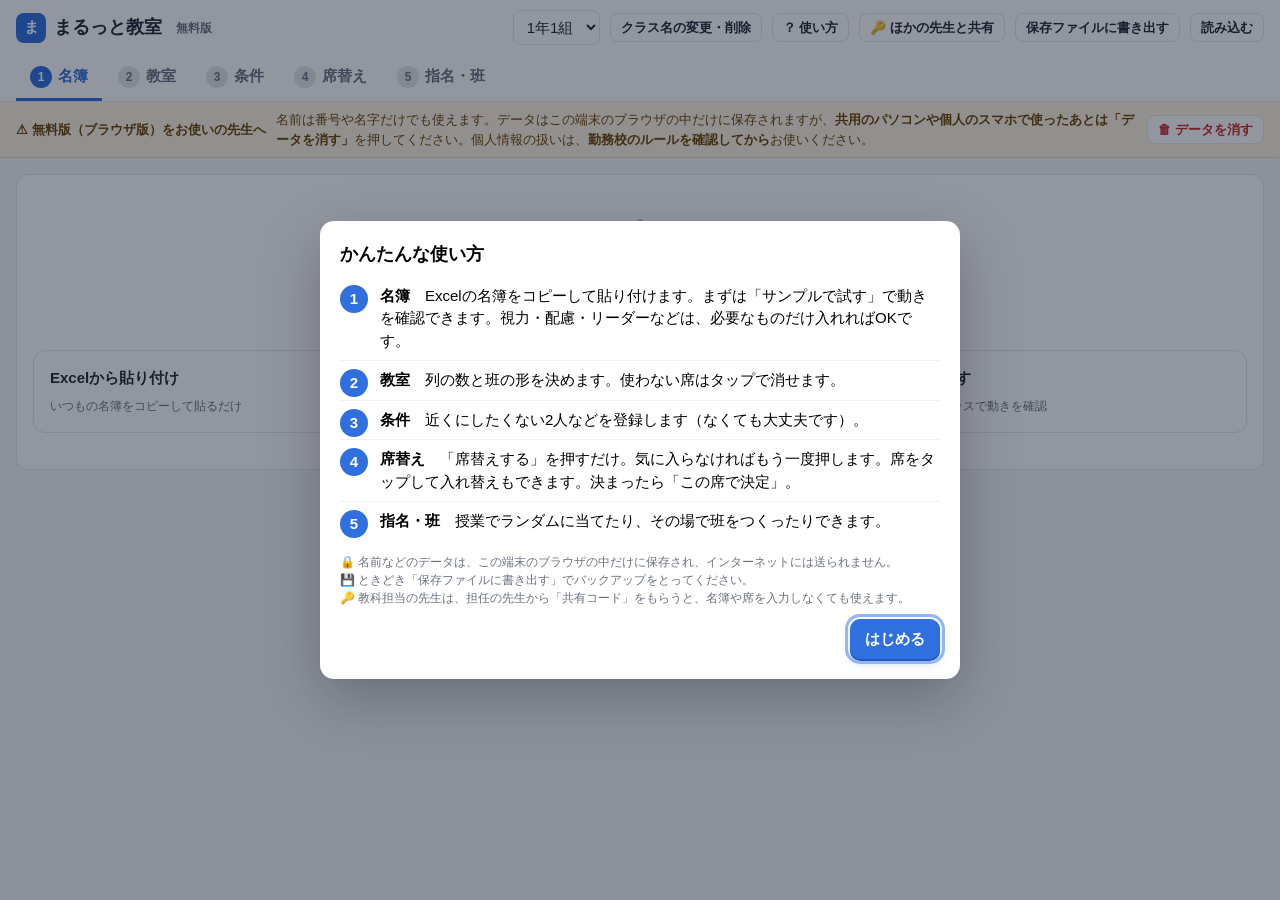
==== tools/marutto/index.html @ 2e4a8bf9 "Add まるっと教室 free version to Tools Co-Authored-By: Claude Opus 5.5 <noreply@anthropic.com> Claude-Sess" ====
<!doctype html>
<!-- まるっと教室 無料版 v1.0.0 / 現役高校教員が作成 / 無断での再配布・改変・販売を禁止します -->

<html lang="ja">
<head>
<meta charset="utf-8">
<meta name="viewport" content="width=device-width,initial-scale=1">
<title>まるっと教室（無料版）</title>
<style id="pageSize"></style>
<style>:root{--bg:#f5f6f8;--panel:#fff;--ink:#1f2933;--sub:#6b7280;--line:#e3e6ea;--accent:#2f6fde;--accent-d:#2459b8;--accent-w:#eaf1ff;--ok:#178a4c;--ok-w:#e7f6ee;--warn:#a85a00;--warn-w:#fff4e0;--bad:#c62828;--bad-w:#fdecec;--r:12px}*{box-sizing:border-box}html,body{margin:0}body{background:var(--bg);color:var(--ink);font-family:"BIZ UDPGothic","BIZ UDPゴシック","BIZ UDGothic","Hiragino Kaku Gothic ProN","Hiragino Sans","Yu Gothic UI","Meiryo",sans-serif;font-size:15px;line-height:1.5}button,input,select,textarea{font:inherit;color:inherit}.top{background:var(--panel);border-bottom:1px solid var(--line);position:sticky;top:0;z-index:20}.top-in{max-width:1280px;margin:0 auto;padding:10px 16px;display:flex;align-items:center;gap:10px;flex-wrap:wrap}.logo{font-weight:700;font-size:18px;display:flex;align-items:center;gap:8px;margin-right:auto}.logo i{display:inline-grid;place-items:center;width:30px;height:30px;border-radius:8px;background:var(--accent);color:#fff;font-style:normal;font-size:15px}.tabs{max-width:1280px;margin:0 auto;padding:0 16px;display:flex;gap:2px;overflow-x:auto}.tab{border:0;background:none;padding:10px 14px;border-bottom:3px solid transparent;cursor:pointer;color:var(--sub);font-weight:700;white-space:nowrap}.tab b{display:inline-grid;place-items:center;width:22px;height:22px;border-radius:50%;background:var(--line);color:var(--sub);font-size:12px;margin-right:6px}.tab.on{color:var(--accent);border-color:var(--accent)}.tab.on b{background:var(--accent);color:#fff}main{max-width:1280px;margin:0 auto;padding:16px}.card{background:var(--panel);border:1px solid var(--line);border-radius:var(--r);padding:16px;margin-bottom:14px}.card h3{margin:0 0 8px;font-size:15px}.hint{color:var(--sub);font-size:13px;margin:0 0 12px}.btn{border:1px solid var(--line);background:var(--panel);border-radius:10px;padding:8px 14px;cursor:pointer;font-weight:700;display:inline-flex;align-items:center;gap:6px;justify-content:center;white-space:nowrap}.btn:hover{background:#f0f2f5}.btn.primary{background:var(--accent);border-color:var(--accent);color:#fff}.btn.primary:hover{background:var(--accent-d)}.btn.xl{font-size:18px;padding:14px 18px;width:100%;border-radius:12px}.btn.sm{padding:4px 10px;font-size:13px;border-radius:8px}.btn.ghost{border-color:transparent;background:none}.btn.danger{color:var(--bad)}.btn:disabled{opacity:.45;cursor:not-allowed}.row{display:flex;gap:8px;flex-wrap:wrap;align-items:center}.sp{flex:1}.field{display:flex;flex-direction:column;gap:4px;font-size:13px;color:var(--sub);font-weight:700}.field>*{color:var(--ink);font-weight:400}select,input[type=text],input[type=number],textarea{border:1px solid var(--line);border-radius:8px;padding:7px 9px;background:#fff;min-width:0}select:focus,input:focus,textarea:focus{outline:2px solid var(--accent-w);border-color:var(--accent)}input[type=checkbox]{width:18px;height:18px;accent-color:var(--accent);margin:0;cursor:pointer}.seg{display:inline-flex;background:#eef0f3;border-radius:10px;padding:3px;gap:2px;flex-wrap:wrap}.seg button{border:0;background:none;padding:7px 12px;border-radius:8px;cursor:pointer;font-weight:700;color:var(--sub)}.seg button.on{background:#fff;color:var(--ink);box-shadow:0 1px 3px rgba(0,0,0,.14)}.seg.full{display:flex}.seg.full button{flex:1;white-space:nowrap;padding:7px 6px}.chip{display:inline-flex;align-items:center;gap:6px;border:1px solid var(--line);border-radius:999px;padding:4px 12px;background:#fff;cursor:pointer;font-size:13px;font-weight:700;color:var(--sub);user-select:none}.chip.on{background:var(--accent-w);border-color:var(--accent);color:var(--accent)}.chip.off{background:var(--bad-w);border-color:#f3b4b4;color:var(--bad);text-decoration:line-through}.empty{text-align:center;padding:36px 16px;color:var(--sub)}.empty .big{font-size:40px}.steps{display:grid;grid-template-columns:repeat(auto-fit,minmax(200px,1fr));gap:10px;margin-top:14px;text-align:left}.steps .card{margin:0;cursor:pointer}.steps .card:hover{border-color:var(--accent)}.steps b{display:block;color:var(--ink);margin-bottom:4px}.tablewrap{overflow:auto;border:1px solid var(--line);border-radius:10px;max-height:70vh}table.roster{border-collapse:collapse;width:100%;min-width:640px;background:#fff}.roster th{position:sticky;top:0;background:#f8f9fb;z-index:1;font-size:12px;color:var(--sub);text-align:left;padding:8px 6px;border-bottom:1px solid var(--line);white-space:nowrap}.roster td{padding:3px 4px;border-bottom:1px solid #f0f1f3}.roster tr:hover td{background:#fafbfc}.roster input[type=text],.roster input[type=number],.roster select{width:100%;padding:5px 6px;border-color:transparent;background:transparent}.roster input[type=text]:hover,.roster input[type=number]:hover,.roster select:hover{border-color:var(--line)}.roster td.c{text-align:center}.roster .grp-seat{background:#fbfcff}.hide-seat .grp-seat,.hide-group .grp-group,.hide-memo .grp-memo{display:none}.seatgrid{display:grid;gap:6px;user-select:none}.board{margin:0 auto 10px;width:40%;min-width:140px;text-align:center;background:#3b4a5a;color:#fff;border-radius:8px;padding:6px;font-weight:700;letter-spacing:.3em}.board.bottom{margin:10px auto 0}.sides{display:flex;justify-content:space-between;font-size:12px;color:var(--sub);font-weight:700;margin-bottom:4px}.seat{position:relative;min-height:66px;border:2px solid var(--line);border-radius:10px;background:#fff;padding:14px 4px 4px;text-align:center;cursor:pointer;display:flex;flex-direction:column;justify-content:center;transition:transform .1s,box-shadow .1s;overflow:hidden}.seat:hover{box-shadow:0 2px 8px rgba(0,0,0,.08)}.seat.none{background:repeating-linear-gradient(45deg,#f3f4f6,#f3f4f6 6px,#eceef1 6px,#eceef1 12px);border-style:dashed;cursor:default;color:#b0b6bf;font-size:12px}.seat.vacant{color:#b0b6bf;font-size:12px;border-style:dashed}.seat.sel{outline:3px solid var(--accent);outline-offset:1px;transform:scale(1.03)}.seat.drop{outline:3px dashed var(--accent)}.seat.hit{outline:4px solid #f59e0b;outline-offset:1px}.seat .no{position:absolute;top:2px;left:6px;font-size:11px;color:var(--sub)}.seat .gno{position:absolute;top:2px;right:6px;font-size:11px;font-weight:700;color:var(--sub)}.seat .kana{font-size:11px;color:var(--sub);line-height:1.2;white-space:nowrap;overflow:hidden;text-overflow:ellipsis}.seat .nm{font-weight:800;font-size:17px;line-height:1.25;letter-spacing:.02em;font-feature-settings:"palt";color:#111827;word-break:keep-all;overflow-wrap:anywhere}.seat .ic{font-size:11px;line-height:1.2;margin-top:2px;min-height:13px;color:var(--sub)}.gl{margin-left:10px}.gt{margin-top:10px}.layout .seat{min-height:48px;padding:4px;font-weight:700;color:var(--accent)}.layout .seat.none{color:#b0b6bf}.seatwrap{display:grid;grid-template-columns:minmax(0,1fr) 320px;gap:14px;align-items:start}@media (max-width:900px){.seatwrap{grid-template-columns:1fr}}.side .card{margin-bottom:12px}.report{font-size:13px;border-radius:10px;padding:10px 12px;margin:0}.report.ok{background:var(--ok-w);color:var(--ok)}.report.warn{background:var(--warn-w);color:var(--warn)}.report ul{margin:6px 0 0;padding-left:18px}.list{display:flex;flex-direction:column;gap:6px;margin-top:8px}.list .it{display:flex;align-items:center;gap:8px;border:1px solid var(--line);border-radius:8px;padding:6px 8px;font-size:13px}.list .it span{flex:1}.unseated{display:flex;flex-wrap:wrap;gap:6px;margin-top:8px}.unseated .chip{cursor:grab}.legend{display:flex;flex-wrap:wrap;gap:10px;font-size:12px;color:var(--sub)}.opt{display:flex;gap:12px;align-items:flex-start;padding:10px 0;border-top:1px solid #f0f1f3}.opt:first-of-type{border-top:0}.opt .t{font-weight:700}.opt .d{font-size:13px;color:var(--sub)}.opt .ctrl{margin-left:auto;flex-shrink:0}.cols2{display:grid;grid-template-columns:repeat(auto-fit,minmax(340px,1fr));gap:14px;align-items:start}@media (max-width:420px){.cols2{grid-template-columns:1fr}}.pickwrap{display:grid;grid-template-columns:minmax(0,1fr) 340px;gap:14px;align-items:start}@media (max-width:900px){.pickwrap{grid-template-columns:1fr}}.pickbox{text-align:center;padding:40px 16px}.pick-name{font-size:clamp(40px,8vw,96px);font-weight:900;letter-spacing:.03em;font-feature-settings:"palt";color:#111827;line-height:1.2;min-height:1.2em;word-break:keep-all}.pick-kana{font-size:20px;color:var(--sub);min-height:30px}.pick-sub{color:var(--sub);margin:6px 0 24px;min-height:24px}.pick-name.spin{color:#9aa3ae}#big{position:fixed;inset:0;background:#1f2933;z-index:100;display:none;align-items:center;justify-content:center}#big.on{display:flex}#bigFrame{background:#fff;display:flex;flex-direction:column;padding:16px;width:100%;height:100%;overflow:hidden}#big .ratio{font-size:12px;color:var(--sub);display:flex;align-items:center;gap:6px;white-space:nowrap}#big .ratio select{padding:4px 6px}#big .bar{display:flex;gap:8px;align-items:center;margin-bottom:10px}#big .bar h2{margin:0 auto 0 0;font-size:20px}#bigGrid{flex:1;display:flex;flex-direction:column;min-height:0}#bigGrid .seatgrid{flex:1;min-height:0}#bigGrid>.note{display:none}#bigGrid .seatgrid.wrap2 .nm{white-space:normal;word-break:break-all;line-height:1.15}#toast{z-index:300}#bigGrid .seat{padding-top:max(4px,calc(var(--skf,12px)*1.1))}#bigGrid .seat{min-height:0}#bigGrid .seat .nm{font-size:var(--sf,clamp(14px,2.6vw,40px))}#bigGrid .seat .kana{font-size:var(--skf,clamp(10px,1.1vw,16px))}dialog{border:0;border-radius:14px;padding:20px;max-height:92vh;overflow:auto;max-width:640px;width:calc(100% - 32px);box-shadow:0 20px 60px rgba(0,0,0,.25)}dialog::backdrop{background:rgba(15,23,42,.45)}dialog h3{margin:0 0 8px}dialog textarea{width:100%;height:220px;font-family:inherit}#toast{position:fixed;left:50%;bottom:24px;transform:translateX(-50%) translateY(20px);background:#1f2933;color:#fff;padding:10px 18px;border-radius:10px;font-weight:700;opacity:0;pointer-events:none;transition:.25s;z-index:200;max-width:calc(100% - 32px)}#toast.on{opacity:1;transform:translateX(-50%)}.note{font-size:12px;color:var(--sub)}.qgrid{display:grid;grid-template-columns:repeat(auto-fill,minmax(180px,1fr));gap:10px}.qcard{border:2px solid;border-radius:12px;padding:10px 12px}.qcard h4{margin:0 0 6px;font-size:16px;display:flex;justify-content:space-between;align-items:baseline}.qcard .qn{font-weight:800;font-size:20px;line-height:1.6;letter-spacing:.02em;font-feature-settings:"palt";color:#111827}.qcard .qn.pres{color:var(--accent)}#bigGrid .qgrid{grid-template-columns:repeat(auto-fit,minmax(230px,1fr));align-content:stretch;flex:1;min-height:0}#bigGrid .qcard{display:flex;flex-direction:column;justify-content:center;overflow:hidden;padding:4px 10px;border-width:3px}#bigGrid .qcard h4{font-size:var(--qh,clamp(14px,1.4vw,22px));margin:0;line-height:1.4;color:#4b5563}#bigGrid .qcard h4 .note{display:none}#bigGrid .qcard .qn{font-size:var(--qf,clamp(18px,2.3vw,34px));line-height:1.25;white-space:nowrap}#bigGrid .seat{border-width:3px}#bigGrid .seat .gno{font-size:max(10px,calc(var(--skf,12px)*.9))}.codebox{width:100%;height:96px;font-family:ui-monospace,Consolas,monospace;font-size:11px;word-break:break-all;resize:vertical}dialog .chip input{display:none}.gridscroll{overflow-x:auto;-webkit-overflow-scrolling:touch}.only-narrow{display:none}@media (max-width:900px){.only-narrow{display:inline-flex}}@media (pointer:coarse){.btn{min-height:44px}.btn.sm{min-height:38px;padding:6px 12px}.chip{min-height:36px;padding:6px 14px;font-size:14px}.seg button{min-height:40px}select,input[type=text],input[type=number],textarea{min-height:40px;font-size:16px}input[type=checkbox]{width:24px;height:24px}.roster input[type=text],.roster input[type=number],.roster select{min-height:40px;font-size:16px}.tab{padding:12px 16px}.seat{min-height:72px}}.guide{padding-left:0;list-style:none;counter-reset:g;margin:10px 0}.guide li{counter-increment:g;position:relative;padding:8px 0 8px 40px;border-top:1px solid #f0f1f3}.guide li:first-child{border-top:0}.guide li::before{content:counter(g);position:absolute;left:0;top:8px;width:28px;height:28px;border-radius:50%;background:var(--accent);color:#fff;display:grid;place-items:center;font-weight:700}.seat .cntb{position:absolute;top:2px;right:4px;min-width:18px;height:18px;border-radius:9px;background:#f59e0b;color:#fff;font-size:11px;font-weight:700;display:grid;place-items:center;padding:0 4px}.seat.absent{opacity:.35}.seat.absent .nm{text-decoration:line-through}.qn.gone{color:#b0b6bf;text-decoration:line-through}.prestop{display:flex;gap:8px;align-items:center;flex-wrap:wrap;margin-bottom:12px}.prespick{flex:1;display:flex;flex-direction:column;align-items:center;justify-content:center;text-align:center}#big .prespick .pick-name{font-size:var(--pf,clamp(64px,13vw,200px));white-space:nowrap}#big .prespick{min-height:0;overflow:hidden}#big .prespick .pick-kana{font-size:calc(var(--pf,100px)*0.2);min-height:0}#big .prespick .pick-sub{font-size:max(16px,calc(var(--pf,100px)*0.15));margin-bottom:3vh}#bigGrid{overflow:hidden}.freebar{background:var(--warn-w);border-bottom:1px solid #f1d9b0}.freebar-in{max-width:1280px;margin:0 auto;padding:8px 16px;display:flex;gap:10px;align-items:center;flex-wrap:wrap;font-size:13px;color:#6b4300}.freebar-in span{flex:1;min-width:260px}.upsell{background:linear-gradient(135deg,#f4f8ff,#fff);border-color:#cfe0ff}:root{--ease:cubic-bezier(.2,.8,.2,1)}.btn,.chip,.seg button,.tab,.seat,.it{transition:background-color .15s,border-color .15s,color .15s,box-shadow .15s,transform .12s var(--ease)}.btn:active:not(:disabled),.chip:active,.seg button:active,.tab:active{transform:scale(.96)}.btn.primary{box-shadow:0 2px 0 var(--accent-d),0 4px 10px rgba(47,111,222,.25)}.btn.primary:active:not(:disabled){transform:translateY(2px) scale(.98);box-shadow:0 0 0 var(--accent-d),0 1px 4px rgba(47,111,222,.25)}.btn:focus-visible,.chip:focus-visible,.seg button:focus-visible,.tab:focus-visible,select:focus-visible,input:focus-visible{outline:3px solid #93b4f5;outline-offset:2px}.chip:hover{border-color:var(--accent)}.seat[data-seat]:hover{transform:translateY(-2px);box-shadow:0 6px 14px rgba(0,0,0,.10)}.seat[data-seat]:active{transform:scale(.97)}.seat.sel{animation:selpulse 1.2s ease-in-out infinite}@keyframes selpulse{50%{outline-color:#93b4f5}}.pop{animation:pop .45s var(--ease)}@keyframes pop{0%{transform:scale(.7);opacity:0}60%{transform:scale(1.06);opacity:1}100%{transform:scale(1)}}.qcard.in{animation:cardin .35s var(--ease) both;animation-delay:calc(var(--i)*30ms)}@keyframes cardin{from{transform:translateY(10px) scale(.96);opacity:0}to{transform:none;opacity:1}}.seat.hit{animation:pop .45s var(--ease)}.pick-name.spin{filter:blur(.5px)}#big .btn.primary.xl,#prMake{min-height:60px;font-size:22px;padding:12px 28px}@media (prefers-reduced-motion:reduce){*,*::before,*::after{animation:none!important;transition:none!important}}#print{display:none}@media print{body{background:#fff}body>*:not(#print){display:none!important}#print{display:block}*{-webkit-print-color-adjust:exact;print-color-adjust:exact}}.pp{display:flex;flex-direction:column;overflow:hidden}.ph{display:flex;justify-content:space-between;align-items:baseline;margin-bottom:2mm}.ph b{font-size:6mm}.ph span{font-size:3.5mm;color:#444}.pboard{align-self:center;border:0.4mm solid #333;border-radius:1.5mm;padding:1mm 12mm;font-size:4mm;font-weight:700;letter-spacing:2mm;margin:1mm 0 2mm}.psides{display:flex;justify-content:space-between;font-size:3mm;color:#555}.pgrid{display:grid;gap:1.5mm;flex:1;min-height:0}.pc{border:0.35mm solid #555;border-radius:1.5mm;display:flex;flex-direction:column;justify-content:center;align-items:center;text-align:center;position:relative;overflow:hidden;padding:0.5mm}.pc.none{border:0}.pc .pno{position:absolute;top:0.6mm;left:1mm;color:#555}.pc .pg{position:absolute;top:0.6mm;right:1mm;color:#555;font-weight:700}.pc .pk{color:#444;line-height:1.1}.pc .pn{font-weight:700;line-height:1.15;word-break:keep-all}.pc .pm{color:#333;line-height:1.15;max-width:100%;overflow:hidden;display:-webkit-box;-webkit-box-orient:vertical}.pc .pk,.pc .pn{white-space:nowrap;max-width:100%;overflow:hidden}</style>
</head>
<body>

<div class="top">
  <div class="top-in">
    <div class="logo"><i>ま</i>まるっと教室<small style="font-size:12px;color:var(--sub);margin-left:6px">無料版</small></div>
    <select id="classSel" title="クラスを切り替え"></select>
    
    <button class="btn sm" id="classMenu">クラス名の変更・削除</button>
    <button class="btn sm" id="helpBtn">？ 使い方</button>
    <button class="btn sm" id="shareBtn">🔑 ほかの先生と共有</button>
    <button class="btn sm" id="exportBtn">保存ファイルに書き出す</button>
    <button class="btn sm" id="importBtn">読み込む</button>
    <input type="file" id="importFile" accept=".json,application/json" hidden>
  </div>
  <nav class="tabs" id="tabs">
    <button class="tab" data-tab="roster"><b>1</b>名簿</button>
    <button class="tab" data-tab="room"><b>2</b>教室</button>
    <button class="tab" data-tab="rules"><b>3</b>条件</button>
    <button class="tab" data-tab="seat"><b>4</b>席替え</button>
    <button class="tab" data-tab="pick"><b>5</b>指名・班</button>
  </nav>
</div>


<div class="freebar"><div class="freebar-in">
  <b>⚠ 無料版（ブラウザ版）をお使いの先生へ</b>
  <span>名前は番号や名字だけでも使えます。データはこの端末のブラウザの中だけに保存されますが、<b>共用のパソコンや個人のスマホで使ったあとは「データを消す」</b>を押してください。個人情報の扱いは、<b>勤務校のルールを確認してから</b>お使いください。</span>
  <button class="btn sm danger" id="wipeBtn">🗑 データを消す</button>
</div></div>

<main id="main"></main>

<div id="big"><div id="bigFrame">
  <div class="bar">
    <h2 id="bigTitle"></h2>
    <div class="seg" id="bigView"><button data-v="student">生徒から見た図</button><button data-v="teacher">先生から見た図</button></div>
    <button class="btn primary" id="bigShuffle">席替えする</button>
    <label class="ratio" title="プロジェクターの画面の形に合わせます">画面の形
      <select id="bigRatio"><option value="auto">自動（おすすめ）</option><option value="1.3333">4:3</option><option value="1.6">16:10</option><option value="1.7778">16:9</option><option value="2.3333">21:9</option><option value="2.6667">16:6（ワイド）</option></select></label>
    <button class="btn" id="bigClose">閉じる（Esc）</button>
  </div>
  <div id="bigGrid"></div>
</div></div>

<dialog id="pasteDlg">
  <h3>Excelから名簿を貼り付け</h3>
  <p class="hint">Excelで「番号・氏名・ふりがな・性別」の列を選んでコピーし、下に貼り付けてください。<br>氏名だけでも大丈夫です。1行目が見出しなら自動で読みとばします。</p>
  <textarea id="pasteText" placeholder="1	田中 結衣	たなか ゆい	女&#10;2	山本 蓮	やまもと れん	男"></textarea>
  <div class="row" style="margin-top:12px">
    <label class="row"><input type="radio" name="pmode" value="replace" checked> 今の名簿と入れ替える</label>
    <label class="row"><input type="radio" name="pmode" value="add"> 後ろに追加する</label>
    <span class="sp"></span>
    <button class="btn" id="pasteCancel">やめる</button>
    <button class="btn primary" id="pasteOk">取り込む</button>
  </div>
</dialog>

<dialog id="shareDlg">
  <h3>ほかの先生と席を共有</h3>
  
  <div id="shareBody"></div>
</dialog>

<dialog id="helpDlg">
  <h3>かんたんな使い方</h3>
  <ol class="guide">
    <li><b>名簿</b>　Excelの名簿をコピーして貼り付けます。まずは「サンプルで試す」で動きを確認できます。視力・配慮・リーダーなどは、必要なものだけ入れればOKです。</li>
    <li><b>教室</b>　列の数と班の形を決めます。使わない席はタップで消せます。</li>
    <li><b>条件</b>　近くにしたくない2人などを登録します（なくても大丈夫です）。</li>
    <li><b>席替え</b>　「席替えする」を押すだけ。気に入らなければもう一度押します。席をタップして入れ替えもできます。決まったら「この席で決定」。</li>
    <li><b>指名・班</b>　授業でランダムに当てたり、その場で班をつくったりできます。</li>
  </ol>
  <p class="note">🔒 名前などのデータは、この端末のブラウザの中だけに保存され、インターネットには送られません。<br>💾 ときどき「保存ファイルに書き出す」でバックアップをとってください。<br>🔑 教科担当の先生は、担任の先生から「共有コード」をもらうと、名簿や席を入力しなくても使えます。</p>
  <div class="row" style="margin-top:12px"><span class="sp"></span><button class="btn primary" id="helpClose">はじめる</button></div>
</dialog>

<div id="toast"></div>
<div id="print"></div>

<script>"use strict";const t=!1,e=t=>`<div class="card upsell"><b>🔓 有料版でできること</b><p class="note" style="margin:4px 0 8px">${t}</p><a class="btn sm" href="https://note.com/english_dx" target="_blank" rel="noopener">有料版について見る</a></div>`,n="marutto_kyoshitsu_v1",s="rakuraku_sekigae_v1",a=t=>document.querySelector(t),i=()=>Math.random().toString(36).slice(2,10),o=t=>String(t??"").replace(/[０-９]/g,(t=>String.fromCharCode(t.charCodeAt(0)-65248))).trim(),l=t=>{const e=parseFloat(o(t.no));return isNaN(e)?9999:e},r=t=>String(t??"").replace(/[&<>"']/g,(t=>({"&":"&amp;","<":"&lt;",">":"&gt;",'"':"&quot;","'":"&#39;"}[t]))),c=["#fde4e4","#fff0c2","#dcf3dc","#dbe8fd","#ece3ff","#ffe1ef","#d6f1f1","#ffe7d1","#e7ecf2","#eef6d0","#e4defd","#fbe2c0","#d9eefc","#f6dcf6"],d=["#e7a4a4","#e3c35a","#8fcf8f","#8fb2ef","#b79cf0","#ef9cc3","#86cccc","#efb37f","#aab6c4","#bcd37a","#a99ced","#e2b06a","#8cc3ea","#d99cd9"],p={"":"問題なし",front:"前の方",first:"最前列"},u={"":"なし",front:"前の方に",back:"後ろの方に",window:"窓側の列に",hall:"廊下側の列に",edge:"左右の端に"},g={apart:"隣・近くにしない（仲の良い子など）",far:"遠くに離す・別の班（トラブル防止）",near:"近くにする（サポート役など）"},m={A4:[297,210],B5:[257,182],A3:[420,297]};function h(e){return{id:i(),name:e,students:[],relations:[],layout:{rows:6,cols:6,disabled:[],gRows:2,gCols:2,window:"left"},settings:{frontRows:2,heightFront:!0,gender:!1,score:"none",clubSplit:!0,roleSplit:!1,leaderEach:!0,avoidSameSeat:!0,histStrength:2,histN:3,mode:"rules",numberStart:"hall",animate:!0,view:"student",icons:!0,paper:"A4",orient:"landscape",printType:"post"},arr:{},locks:[],history:[],patterns:[],pick:{done:[],absent:[],log:[],cnt:{},last:"",pmode:t?"fair":"random",target:"all",tval:"",exclude:!0,qsize:4,qmethod:"",qleader:!0,qrel:!0,quick:null}}}function f(t){return{id:i(),no:t??"",name:"",kana:"",gender:"",height:"",vision:"",front:!1,care:"",leader:!1,club:"",role:"",score:"",memo:""}}let b=null;try{b=JSON.parse(localStorage.getItem(n)||localStorage.getItem(s))}catch(t){b=null}function v(e){e.settings=Object.assign({frontRows:2,heightFront:!0,gender:!1,score:"none",clubSplit:!0,roleSplit:!1,leaderEach:!0,avoidSameSeat:!0,histStrength:2,histN:3,mode:"rules",numberStart:"hall",animate:!0,view:"student",icons:!0,paper:"A4",orient:"landscape",printType:"post"},e.settings||{}),e.layout=Object.assign({rows:6,cols:6,disabled:[],gRows:2,gCols:2,window:"left"},e.layout||{}),["students","relations","history","patterns","locks"].forEach((t=>{Array.isArray(e[t])||(e[t]=[])})),e.arr=e.arr||{};const n=e.pick&&e.pick.pmode;e.pick=Object.assign({done:[],absent:[],log:[],cnt:{},last:"",target:"all",tval:"",exclude:!0,qsize:4,qmethod:"",qleader:!0,qrel:!0,quick:null},e.pick||{}),n||(e.pick.pmode=!1===e.pick.exclude?"random":"once"),e.pick.cnt&&"object"==typeof e.pick.cnt||(e.pick.cnt={}),t||(Object.assign(e.settings,{leaderEach:!1,heightFront:!1,score:"none",clubSplit:!1,roleSplit:!1,gender:!1,avoidSameSeat:!1,histStrength:0}),"fair"===e.pick.pmode&&(e.pick.pmode="random"));const s=f();return e.students.forEach((t=>{for(const e in s)void 0===t[e]&&(t[e]=s[e])})),e}function $(){b.classes.forEach(v),b.cur>=0&&b.cur<b.classes.length||(b.cur=0),b.ui=Object.assign({tab:"roster",cols:{seat:!0,group:!0,memo:!0}},b.ui||{})}b&&Array.isArray(b.classes)&&b.classes.length||(b={classes:[h("1年1組")],cur:0}),$();const y=()=>b.classes[b.cur];let k,w;function x(){clearTimeout(k),k=setTimeout((()=>{try{localStorage.setItem(n,JSON.stringify(b))}catch(t){M("ブラウザに保存できませんでした。「保存ファイルに書き出す」で保存してください")}}),250)}function M(t){const e=a("#toast");e.textContent=t,e.classList.add("on"),clearTimeout(w),w=setTimeout((()=>e.classList.remove("on")),2600)}function S(t,e){return t.students.find((t=>t.id===e))}function E(t){return t?t.name||"（"+(t.no||"?")+"番）":""}function L(t){for(let e=t.length-1;e>0;e--){const n=Math.floor(Math.random()*(e+1));[t[e],t[n]]=[t[n],t[e]]}return t}function A(){const t=new Date;return t.getFullYear()+"年"+(t.getMonth()+1)+"月"+t.getDate()+"日"}function j(t){const e=t.layout,n=new Set(e.disabled),s=[];for(let t=0;t<e.rows;t++)for(let a=0;a<e.cols;a++){const i=t+","+a;n.has(i)||s.push({r:t,c:a,key:i,bk:e.gCols?Math.floor(t/e.gRows)+"_"+Math.floor(a/e.gCols):"",g:-1})}if(!e.gCols)return s;const a=new Map;s.forEach((t=>a.set(t.bk,(a.get(t.bk)||0)+1)));const i=new Map([...a.keys()].map((t=>[t,t]))),o=t=>{for(;i.get(t)!==t;)t=i.get(t);return t},l=t=>[...a.keys()].reduce(((e,n)=>e+(o(n)===t?a.get(n):0)),0),r=e.gCols*e.gRows;if(!1!==e.merge&&a.size>1){const t=t=>a.get(t)<=r/2,e=[...a.keys()].sort(((t,e)=>a.get(t)-a.get(e)));for(const n of e){if(o(n)!==n||l(n)>r/2)continue;const[e,s]=n.split("_").map(Number),c=[[e,s-1],[e,s+1],[e-1,s],[e+1,s]].map((t=>t.join("_"))).filter((t=>a.has(t))).map((t=>({x:t,root:o(t)}))).filter((t=>t.root!==n));c.length&&(c.sort(((e,n)=>t(e.x)-t(n.x)||l(e.root)-l(n.root))),i.set(n,c[0].root))}}const c=new Map;return s.forEach((t=>{const e=o(t.bk);c.has(e)||c.set(e,c.size),t.g=c.get(e)})),s}function q(t){const e=new Set(j(t).map((t=>t.key))),n=new Set(t.students.map((t=>t.id))),s=new Set;for(const a of Object.keys(t.arr)){const i=t.arr[a];e.has(a)&&n.has(i)&&!s.has(i)?s.add(i):delete t.arr[a]}t.locks=t.locks.filter((t=>n.has(t)))}function C(t,e){for(const n in t.arr)if(t.arr[n]===e)return n;return null}function T(t){const e=t.layout;return"left"===e.window?{win:0,hall:e.cols-1}:{win:e.cols-1,hall:0}}function B(t){const e=new Map;for(const n of t){const t=Object.entries(n.map).map((([t,e])=>{const[s,a]=t.split(",").map(Number);return{id:e,r:s,c:a,g:n.gCols?Math.floor(s/n.gRows)+"_"+Math.floor(a/n.gCols):null}}));for(let n=0;n<t.length;n++)for(let s=n+1;s<t.length;s++){const a=t[n],i=t[s];let o=0;if(Math.max(Math.abs(a.r-i.r),Math.abs(a.c-i.c))<=1?o=1:a.g&&a.g===i.g&&(o=.5),o){const t=a.id<i.id?a.id+"|"+i.id:i.id+"|"+a.id;e.set(t,(e.get(t)||0)+o)}}}return e}const F=(t,e)=>t<e?t+"|"+e:e+"|"+t;function O(t,e){const n=new Int16Array(e).fill(-1);return t.forEach(((t,e)=>n[t]=e)),n}let R=null,D=null,N=[],I=!1;function G(){q(y()),a("#classSel").innerHTML=b.classes.map(((t,e)=>`<option value="${e}"${e===b.cur?" selected":""}>${r(t.name)}${t.srcId?" ⇄":""}</option>`)).join(""),document.querySelectorAll(".tab").forEach((t=>t.classList.toggle("on",t.dataset.tab===b.ui.tab))),{roster:z,room:K,rules:_,seat:W,pick:yt}[b.ui.tab]()}a("#tabs").addEventListener("click",(t=>{const e=t.target.closest(".tab");e&&(b.ui.tab=e.dataset.tab,R=null,x(),G(),window.scrollTo(0,0))})),a("#classSel").addEventListener("change",(t=>{b.cur=+t.target.value,R=null,D=null,N=[],x(),G()})),a("#classAdd")&&a("#classAdd").addEventListener("click",(()=>{const t=prompt("新しいクラスの名前","");t&&(b.classes.push(h(t.trim())),b.cur=b.classes.length-1,b.ui.tab="roster",x(),G(),M("「"+t+"」を作りました"))})),a("#classMenu").addEventListener("click",(()=>{const t=y(),e=prompt("クラス名を変更できます。\n（このクラスを削除するときは「削除」と入力）",t.name);if(null!==e)return"削除"===e.trim()?1===b.classes.length?void M("最後のクラスは削除できません"):void(confirm("「"+t.name+"」のデータをすべて削除します。よろしいですか？")&&(b.classes.splice(b.cur,1),b.cur=0,x(),G(),M("削除しました"))):void(e.trim()&&(t.name=e.trim(),x(),G()))})),a("#exportBtn").addEventListener("click",(()=>{const t=new Date,e=t=>String(t).padStart(2,"0"),n=new Blob([JSON.stringify(b,null,1)],{type:"application/json"}),s=document.createElement("a");s.href=URL.createObjectURL(n),s.download="まるっと教室データ_"+t.getFullYear()+e(t.getMonth()+1)+e(t.getDate())+".json",document.body.appendChild(s),s.click(),s.remove(),setTimeout((()=>URL.revokeObjectURL(s.href)),2e3),M("保存ファイルを書き出しました")})),a("#importBtn").addEventListener("click",(()=>a("#importFile").click())),a("#importFile").addEventListener("change",(t=>{const e=t.target.files[0];if(!e)return;const n=new FileReader;n.onload=()=>{try{const t=JSON.parse(n.result);if(!t.classes)throw 0;if(!confirm("今のデータを、読み込んだファイルの内容に置き換えます。よろしいですか？"))return;b=t,$(),R=null,N=[],x(),G(),M("読み込みました")}catch(t){alert("このファイルは読み込めませんでした")}},n.readAsText(e),t.target.value=""}));const H=[{k:"no",l:"番号",g:"base",t:"num",w:62},{k:"name",l:"氏名",g:"base",t:"text",w:130},{k:"kana",l:"ふりがな",g:"base",t:"text",w:140},{k:"gender",l:"性別",g:"base",t:"sel",o:{"":"－",M:"男",F:"女"},w:64},{k:"vision",l:"視力",g:"seat",t:"sel",o:p,w:100},{k:"front",l:"前にしたい",g:"seat",t:"chk"},{k:"care",l:"特別な配慮",g:"seat",t:"sel",o:u,w:130},{p:1,k:"height",l:"身長",g:"seat",t:"num",w:72},{p:1,k:"leader",l:"リーダー",g:"group",t:"chk"},{p:1,k:"club",l:"部活",g:"group",t:"text",w:110},{p:1,k:"role",l:"係・委員",g:"group",t:"text",w:110},{p:1,k:"score",l:"成績",g:"group",t:"num",w:72},{k:"memo",l:"メモ",g:"memo",t:"text",w:220}].filter((e=>t||!e.p));function z(){const e=y(),n=b.ui.cols;if(!e.students.length)return void(a("#main").innerHTML='<div class="card empty"><div class="big">📋</div><h2 style="margin:6px 0">まずは名簿を入れましょう</h2>\n    <p class="hint" style="margin:0">名前などのデータは、このパソコンの中だけに保存されます。インターネットには送られません。</p>\n    <div class="steps">\n      <div class="card" data-act="paste"><b>Excelから貼り付け</b><span class="note">いつもの名簿をコピーして貼るだけ</span></div>\n      <div class="card" data-act="addN"><b>人数を決めて作る</b><span class="note">番号だけ先に作って、名前は後から</span></div>\n      <div class="card" data-act="sample"><b>サンプルで試す</b><span class="note">架空の36人のクラスで動きを確認</span></div>\n    </div></div>');const s=(n.seat?"":" hide-seat")+(n.group?"":" hide-group")+(n.memo?"":" hide-memo");a("#main").innerHTML=`<div class="card">\n    <div class="row" style="margin-bottom:10px">\n      <button class="btn primary" data-act="add">＋ 1人追加</button>\n      <button class="btn" data-act="paste">Excelから貼り付け</button>\n      <button class="btn" data-act="sortNo">番号順に並べる</button>\n      <button class="btn" data-act="numKana">ふりがな順に番号をふる</button>\n      <span class="sp"></span>\n      <span class="note">表示する項目：</span>\n      <span class="chip${n.seat?" on":""}" data-col="seat">席の条件</span>\n      ${t?`<span class="chip${n.group?" on":""}" data-col="group">班・成績</span>`:""}\n      <span class="chip${n.memo?" on":""}" data-col="memo">メモ</span>\n    </div>\n    <p class="hint">セルをクリックするとそのまま書きかえられます（自動で保存）。いま <b>${e.students.length}人</b>。</p>\n    <div class="tablewrap"><table class="roster${s}"><thead><tr>${H.map((t=>`<th class="grp-${t.g}">${t.l}</th>`)).join("")}<th></th></tr></thead>\n    <tbody>${e.students.map((t=>`<tr data-id="${t.id}">${H.map((e=>`<td class="grp-${e.g}${"chk"===e.t?" c":""}" ${e.w?`style="min-width:${e.w}px"`:""}>${function(t,e){const n=e[t.k];return"chk"===t.t?`<input type="checkbox" data-k="${t.k}"${n?" checked":""}>`:"sel"===t.t?`<select data-k="${t.k}">${Object.entries(t.o).map((([t,e])=>`<option value="${t}"${t===n?" selected":""}>${e}</option>`)).join("")}</select>`:`<input type="${"num"===t.t?"number":"text"}" data-k="${t.k}" value="${r(n)}">`}(e,t)}</td>`)).join("")}<td><button class="btn sm ghost danger" data-del="${t.id}" title="削除">✕</button></td></tr>`)).join("")}</tbody></table></div>\n    <div class="row" style="margin-top:10px"><span class="sp"></span><button class="btn sm danger" data-act="clear">名簿をすべて消す</button></div>\n  </div>`}function P(t){const e=t.target;if(!e.dataset.k)return;const n=e.closest("tr[data-id]");if(!n)return;const s=S(y(),n.dataset.id);s&&(s[e.dataset.k]="checkbox"===e.type?e.checked:e.value,x())}function K(){const t=y(),e=t.layout,n=j(t),s=e.gCols?e.gCols+"x"+e.gRows:"0";let i=`<div class="cols2"><div class="card">\n    <h3>教室の形</h3><p class="hint">席の数と班の形を決めます。下の図で席をクリックすると「使わない席」（通路・空き）にできます。</p>\n    <div class="row" style="gap:16px">\n      <label class="field">横の列（左右）<span class="row"><button class="btn sm" data-l="cols" data-d="-1">－</button><b style="min-width:28px;text-align:center">${e.cols}</b><button class="btn sm" data-l="cols" data-d="1">＋</button></span></label>\n      <label class="field">縦の列（前後）<span class="row"><button class="btn sm" data-l="rows" data-d="-1">－</button><b style="min-width:28px;text-align:center">${e.rows}</b><button class="btn sm" data-l="rows" data-d="1">＋</button></span></label>\n      <label class="field">窓の位置（生徒から見て）<div class="seg" id="winSeg"><button data-w="left" class="${"left"===e.window?"on":""}">左</button><button data-w="right" class="${"right"===e.window?"on":""}">右</button></div></label>\n    </div>\n    <div class="field" style="margin-top:14px">班の形<div class="seg" id="gSeg">${[["2x2","4人（2×2）"],["2x3","6人（横2×縦3）"],["3x2","6人（横3×縦2）"],["1x4","4人（縦1列）"],["0","班を作らない"]].map((([t,e])=>`<button data-g="${t}" class="${t===s?"on":""}">${e}</button>`)).join("")}</div></div>\n    <p class="note" style="margin-top:14px">使える席 <b>${n.length}</b> ／ 生徒 <b>${t.students.length}人</b> ${n.length<t.students.length?'<span style="color:var(--bad);font-weight:700">　席が足りません</span>':""}\n    ${e.gCols?"／ 班 <b>"+(Math.max(-1,...n.map((t=>t.g)))+1)+"</b>":""}</p>\n    <label class="row" style="margin:6px 0 10px;font-size:14px"><input type="checkbox" id="mergeChk"${!1!==e.merge?" checked":""}> 端にできる小さな班は、となりの班とまとめる</label>\n    <div class="row"><button class="btn sm" id="allOn">すべての席を使う</button></div>\n  </div>\n  <div class="card"><h3>教室の図（生徒から見た向き）</h3>${function(t){const e=t.layout,n=new Map(j(t).map((t=>[t.key,t]))),s=T(t);let a=`<p class="note" style="margin:0 0 8px">${e.gCols?"奇数の列・行で端にできる小さな班は、となりの班とまとめています。":""}</p><div class="board">教卓</div><div class="sides"><span>${0===s.win?"窓側":"廊下側"}</span><span>${0===s.win?"廊下側":"窓側"}</span></div><div class="seatgrid layout" style="grid-template-columns:repeat(${e.cols},minmax(0,1fr))">`;for(let t=0;t<e.rows;t++)for(let s=0;s<e.cols;s++){const i=t+","+s,o=n.get(i),l=s>0&&J(e,n,t,s,t,s-1)?" gl":"",r=t>0&&J(e,n,t,s,t-1,s)?" gt":"";a+=o?`<div class="seat${l}${r}" data-room="${i}" style="${o.g>=0?`background:${c[o.g%c.length]};border-color:${d[o.g%d.length]}`:""}">${o.g>=0?o.g+1+"班":"席"}</div>`:`<div class="seat none${l}${r}" data-room="${i}" style="cursor:pointer">使わない</div>`}return a+"</div>"}(t)}</div></div>`;a("#main").innerHTML=i}function _(){const n=y(),s=n.settings,i=n.students.map((t=>`<option value="${t.id}">${r(t.no)}　${r(E(t))}</option>`)).join(""),o=(t,e,n)=>`<label class="opt"><div><div class="t">${e}</div><div class="d">${n}</div></div><span class="ctrl"><input type="checkbox" data-s="${t}"${s[t]?" checked":""}></span></label>`,l=(t,e,n,a)=>`<div class="opt"><div><div class="t">${e}</div><div class="d">${n}</div></div><span class="ctrl"><select data-s="${t}">${a.map((([e,n])=>`<option value="${e}"${String(s[t])===String(e)?" selected":""}>${n}</option>`)).join("")}</select></span></div>`;a("#main").innerHTML=`<div class="cols2">\n  <div>\n    <div class="card"><h3>必ず守る条件</h3><p class="hint">名簿の「視力」「特別な配慮」は、いつも最優先で守ります。</p>\n      ${l("frontRows","「前の方」とは","視力・前にしたい・配慮の「前の方」に使います",[[1,"1列目まで"],[2,"2列目まで"],[3,"3列目まで"]])}\n      ${t?o("leaderEach","各班にリーダーを1人ずつ","名簿で「リーダー」にチェックした生徒を、どの班にも必ず1人入れます"):""}\n    </div>\n    <div class="card"><h3>生徒どうしの組み合わせ</h3><p class="hint">近くにしたくない2人、離したい2人などを登録します。</p>\n      ${n.students.length<2?'<p class="note">名簿を先に入れてください。</p>':`\n      <div class="row"><select id="relA" style="flex:1">${i}</select><select id="relB" style="flex:1">${i}</select></div>\n      <div class="row" style="margin-top:8px"><select id="relT" style="flex:1">${Object.entries(g).map((([t,e])=>`<option value="${t}">${e}</option>`)).join("")}</select><button class="btn primary" id="relAdd">追加</button></div>`}\n      <div class="list">${n.relations.map((t=>{const e=S(n,t.a),s=S(n,t.b);return`<div class="it"><span><b>${r(E(e))}</b> と <b>${r(E(s))}</b><br><span class="note">${g[t.type]}</span></span><button class="btn sm ghost danger" data-rdel="${t.id}">✕</button></div>`})).join("")||'<p class="note">まだ登録はありません。</p>'}</div>\n    </div>\n  </div>\n  <div>${t?`\n    <div class="card"><h3>できるだけそろえる条件</h3><p class="hint">守れない場合もありますが、なるべく近づけます。</p>\n      ${o("heightFront","背の低い人を前に","名簿の「身長」を使います")}\n      ${l("score","成績の使い方","名簿の「成績」を使います",[["none","使わない"],["lowFront","成績が低い人を前に"],["highFront","成績が高い人を前に"],["balance","班ごとの平均をそろえる"]])}\n      ${o("clubSplit","同じ部活は別の班に","部活がかたよらないようにします")}\n      ${o("roleSplit","同じ係・委員は別の班に","")}\n      ${o("gender","男女が交互になるように","隣どうしが同じ性別にならないようにします")}\n    </div>\n    <div class="card"><h3>これまでの席替えを考える</h3><p class="hint">「この席で決定」したものが記録されます（いま <b>${n.history.length}回</b>）。</p>\n      ${o("avoidSameSeat","前回と同じ席にしない","")}\n      ${l("histStrength","前に近くだった人と離す","近く・同じ班になった回数が多い人ほど離します",[[0,"考えない"],[1,"弱め"],[2,"ふつう"],[3,"強め"]])}\n      ${l("histN","さかのぼる回数","",[[1,"前回だけ"],[2,"直近2回"],[3,"直近3回"],[5,"直近5回"],[99,"すべて"]])}\n      <div class="list">${n.history.slice().reverse().map((t=>`<div class="it"><span>${r(t.label)}</span><button class="btn sm ghost danger" data-hdel="${t.id}">✕</button></div>`)).join("")}</div>\n    </div>`:e("リーダーを各班に1人ずつ／背の順／成績（前に・班ごとにそろえる）／部活・係を別の班に／男女交互／前回と同じ席にしない・前に近くだった人と離す")}\n  </div></div>`}function U(t,e,n,s){if(!n)return"<span>空き</span>";t.settings;const a=[];s.icons&&(n.leader&&a.push("★"),t.locks.includes(n.id)&&a.push("🔒"),n.vision&&a.push("👀"),n.care&&a.push("♡"),n.front&&a.push("▲"),n.memo&&a.push("✎"));const i=s.counts&&s.counts[n.id];return`<span class="no">${r(n.no)}</span>${i?`<span class="cntb">${i}</span>`:e.g>=0&&s.gno?`<span class="gno">${e.g+1}班</span>`:""}<span class="kana">${r(n.kana)}</span><span class="nm">${r(E(n))}</span>${s.icons?`<span class="ic">${a.join(" ")}</span>`:""}`}function J(t,e,n,s,a,i){if(!t.gCols)return!1;if(Math.floor(n/t.gRows)===Math.floor(a/t.gRows)&&Math.floor(s/t.gCols)===Math.floor(i/t.gCols))return!1;const o=e.get(n+","+s),l=e.get(a+","+i);return!(o&&l&&o.g===l.g)}function V(t,e){const n=t.layout,s=new Map(j(t).map((t=>[t.key,t]))),a=T(t),i="teacher"===e.view,o=i?0===a.win?"廊下側":"窓側":0===a.win?"窓側":"廊下側",l=i?0===a.win?"窓側":"廊下側":0===a.win?"廊下側":"窓側";let r=(e.fit?"":`<div class="gridscroll"><div style="min-width:${74*n.cols}px">`)+(i?"":'<div class="board">教卓</div>')+`<div class="sides"><span>${o}</span><span>${l}</span></div><div class="seatgrid" style="grid-template-columns:repeat(${n.cols},minmax(0,1fr));grid-template-rows:repeat(${n.rows},auto)">`;for(let a=0;a<n.rows;a++)for(let o=0;o<n.cols;o++){const l=i?n.rows-1-a:a,p=i?n.cols-1-o:o,u=l+","+p,g=s.get(u),m=o>0&&J(n,s,l,p,l,i?p+1:p-1)?" gl":"",h=a>0&&J(n,s,l,p,i?l+1:l-1,p)?" gt":"";if(!g){r+=`<div class="seat none${m}${h}"></div>`;continue}const f=t.arr[u],b=f?S(t,f):null,v=g.g>=0?`background:${c[g.g%c.length]};border-color:${d[g.g%d.length]}`:"";r+=`<div class="seat${b?"":" vacant"}${b&&e.absent&&e.absent.includes(b.id)?" absent":""}${m}${h}${R===u?" sel":""}" data-seat="${u}" ${b&&e.drag?'draggable="true"':""} style="${v}">${U(t,g,b,e)}</div>`}return r+="</div>"+(i?'<div class="board bottom">教卓</div>':"")+(e.fit?"":"</div></div>"),r}function W(){const n=y(),s=n.settings,i=(j(n),new Set(Object.values(n.arr))),o=n.students.filter((t=>!i.has(t.id))),l=Object.keys(n.arr).length>0,c=R&&n.arr[R]?S(n,n.arr[R]):null;let d="";D&&(d=D.err?`<p class="report warn">${r(D.err)}</p>`:D.ok?'<p class="report ok">✓ すべての条件を満たしました</p>':`<div class="report warn"><b>次の条件は満たせませんでした</b>（手で入れ替えて調整できます）<ul>${D.report.map((t=>`<li>${r(t)}</li>`)).join("")}</ul></div>`),a("#main").innerHTML=`<div class="seatwrap">\n  <div>\n    <div class="card">\n      ${n.from?`<p class="note" style="margin:0 0 10px">⇄ ${r(n.from)}から受け取った席（${r(n.recvAt)}）。担任の先生が席替えしたら、新しい共有コードを受け取ると更新できます。</p>`:""}\n      <div class="row" style="margin-bottom:10px">\n        <div class="seg" id="viewSeg"><button data-v="student" class="${"student"===s.view?"on":""}">生徒から見た図</button><button data-v="teacher" class="${"teacher"===s.view?"on":""}">先生から見た図</button></div>\n        <label class="chip${s.icons?" on":""}" id="iconChip">アイコン表示</label>\n        <span class="sp"></span>\n        <button class="btn sm" id="undoBtn" ${N.length?"":"disabled"}>↶ ひとつ戻す</button>\n        <button class="btn sm" id="bigBtn">⛶ 大きく表示</button>\n        <button class="btn primary sm only-narrow" id="goBtn2" ${I?"disabled":""}>🔀 席替えする</button>\n      </div>\n      <div id="seatGrid">${n.students.length?V(n,{view:s.view,icons:s.icons,gno:!0,drag:!0}):'<div class="empty">名簿を入れると、ここに座席が表示されます</div>'}</div>\n      ${o.length&&n.students.length?`<div style="margin-top:12px"><b style="font-size:13px">まだ席がない生徒（${o.length}人）</b><span class="note">　席にドラッグするか「席替えする」を押してください</span><div class="unseated">${o.map((t=>`<span class="chip" draggable="true" data-uns="${t.id}">${r(t.no)} ${r(E(t))}</span>`)).join("")}</div></div>`:""}\n      ${s.icons?'<div class="legend" style="margin-top:12px"><span>★ リーダー</span><span>🔒 席を固定</span><span>👀 視力</span><span>♡ 特別な配慮</span><span>▲ 前にしたい</span><span>✎ メモあり</span></div>':""}\n      <p class="note" style="margin:8px 0 0">席をタップ（クリック）→ 別の席をタップで入れ替え。パソコンではドラッグでもOK。</p>\n    </div>\n  </div>\n  <div class="side">\n    <div class="card">\n      <div class="seg full" id="modeSeg" style="margin-bottom:10px">\n        <button data-m="rules" class="${"rules"===s.mode?"on":""}">条件どおり</button>\n        <button data-m="number" class="${"number"===s.mode?"on":""}">出席番号順</button>\n        <button data-m="random" class="${"random"===s.mode?"on":""}">ランダム</button>\n      </div>\n      <p class="note" style="margin:0 0 10px">${"rules"===s.mode?"「3 条件」で決めた条件をすべて使います。":"number"===s.mode?"テストのときなどに。番号順に縦に並べます。":"視力・特別な配慮だけ守り、あとはランダムに決めます。"}</p>\n      ${"number"===s.mode?`<label class="field" style="margin-bottom:10px">1番の席<select id="numStart"><option value="hall"${"hall"===s.numberStart?" selected":""}>廊下側のいちばん前から</option><option value="window"${"window"===s.numberStart?" selected":""}>窓側のいちばん前から</option></select></label>`:""}\n      <button class="btn primary xl" id="goBtn" ${I?"disabled":""}>${I?"⏳ 考えています…":"🔀 席替えする"}</button>\n      <label class="row" style="margin-top:10px;font-size:13px"><input type="checkbox" id="animChk"${s.animate?" checked":""}> シャッフルの演出をする</label>\n      ${n.locks.length?`<p class="note" style="margin:8px 0 0">🔒 固定中の生徒 ${n.locks.length}人は動きません　<button class="btn sm ghost" id="unlockAll">固定をすべて解除</button></p>`:""}\n    </div>\n    ${d?`<div class="card">${d}</div>`:""}\n    ${c?function(t,e){const n=t.locks.includes(e.id),s=C(t,e.id),a=j(t).find((t=>t.key===s)),i=B(t.history),o=t.students.filter((t=>t.id!==e.id)).map((t=>({o:t,n:i.get(F(e.id,t.id))||0}))).filter((t=>t.n>0)).sort(((t,e)=>e.n-t.n)).slice(0,5),l=[];return e.leader&&l.push("リーダー"),e.vision&&l.push("視力："+p[e.vision]),e.care&&l.push("配慮："+u[e.care]),e.front&&l.push("前にしたい"),e.club&&l.push(e.club),e.role&&l.push(e.role),""!==e.score&&l.push("成績 "+e.score),""!==e.height&&l.push(e.height+"cm"),`<div class="card"><div class="row"><h3 style="margin:0">${r(e.no)}　${r(E(e))}</h3><span class="sp"></span>${a&&a.g>=0?`<span class="chip">${a.g+1}班</span>`:""}</div>\n    <p class="note" style="margin:4px 0 8px">${r(e.kana)}</p>\n    <div class="row" style="gap:4px">${l.map((t=>`<span class="chip" style="cursor:default">${r(t)}</span>`)).join("")}</div>\n    <label class="field" style="margin-top:10px">メモ<textarea id="memoBox" rows="2">${r(e.memo)}</textarea></label>\n    <button class="btn" id="lockBtn" style="width:100%;margin-top:8px">${n?"🔓 固定を解除する":"🔒 この席に固定する"}</button>\n    ${o.length?`<p class="note" style="margin:10px 0 0">これまで近く・同じ班になった人：<br>${o.map((t=>r(E(t.o))+"（"+t.n+"）")).join("、")}</p>`:""}\n  </div>`}(n,c):""}\n    ${t?`<div class="card"><h3>保存</h3>\n      <button class="btn primary" id="decideBtn" style="width:100%" ${l?"":"disabled"}>✓ この席で決定（記録に残す）</button>\n      <p class="note" style="margin:6px 0 10px">決定した席は、次の席替えで「前回と同じ席」「近くになった回数」に使われます。</p>\n      <button class="btn" id="patBtn" style="width:100%" ${l?"":"disabled"}>パターンとして保存（テスト用など）</button>\n      <div class="list">${n.patterns.map((t=>`<div class="it"><span>${r(t.name)}<br><span class="note">${r(t.date)}</span></span><button class="btn sm" data-popen="${t.id}">開く</button><button class="btn sm ghost danger" data-pdel="${t.id}">✕</button></div>`)).join("")}</div>\n    </div>`:e("「この席で決定」して記録を残し、次の席替えに生かす／テスト用などのパターン保存／先生用（配慮・メモつき）の印刷")}\n    <div class="card"><h3>印刷</h3>\n      <div class="row">\n        <label class="field" style="flex:1">用紙<select data-ps="paper">${Object.keys(m).map((t=>`<option${s.paper===t?" selected":""}>${t}</option>`)).join("")}</select></label>\n        <label class="field" style="flex:1">向き<select data-ps="orient"><option value="landscape"${"landscape"===s.orient?" selected":""}>横</option><option value="portrait"${"portrait"===s.orient?" selected":""}>縦</option></select></label>\n      </div>\n      ${t?`<div class="seg full" id="ptSeg" style="margin:10px 0"><button data-pt="post" class="${"post"===s.printType?"on":""}">掲示用</button><button data-pt="teacher" class="${"teacher"===s.printType?"on":""}">先生用</button></div>`:'<div style="height:10px"></div>'}\n      <p class="note" style="margin:0 0 10px">${"post"===s.printType?"名前とふりがなだけを印刷します（配慮やメモは出ません）。":"番号・リーダー・配慮・メモも印刷します。<b>生徒には見せないでください。</b>"}<br>向きは上の「生徒から見た図／先生から見た図」と同じになります。用紙に合わせて大きさは自動で調整します。</p>\n      <button class="btn" id="printBtn" style="width:100%" ${l?"":"disabled"}>🖨 印刷する</button>\n    </div>\n  </div></div>`}function Q(t,e,n){if(e===n)return;Y(t);const s=t.arr[e],a=t.arr[n];a?t.arr[e]=a:delete t.arr[e],s?t.arr[n]=s:delete t.arr[n],D=null,x()}function Y(t){N.push(JSON.stringify(t.arr)),N.length>30&&N.shift()}function X(t){if(I)return;const e=y(),n=e.settings,s=function*(t,e){q(t);const n=j(t),s=t.students,a=s.length,i=n.length,o=t.settings;if(t.layout,!a)return{err:"名簿に生徒がいません。「1 名簿」で入力してください"};if(a>i)return{err:"席が足りません（席 "+i+"・生徒 "+a+"人）。「2 教室」で席を増やしてください"};if("number"===e){const e=T(t),a=0===("window"===o.numberStart?e.win:e.hall),i=[...n].sort(((t,e)=>a?t.c-e.c||t.r-e.r:e.c-t.c||t.r-e.r)),r=[...s].sort(((t,e)=>l(t)-l(e))),c={};return r.forEach(((t,e)=>c[i[e].key]=t.id)),{arr:c,report:[],ok:!0}}const r=new Map(s.map(((t,e)=>[t.id,e]))),c=new Map(n.map(((t,e)=>[t.key,e]))),d=new Int16Array(a).fill(-1),p=new Set(t.locks);for(const[e,n]of Object.entries(t.arr))p.has(n)&&r.has(n)&&c.has(e)&&(d[r.get(n)]=c.get(e));yield;const g=function(t,e,n){const s=t.students,a=s.length,i=e.length,o=t.settings,l=(t.layout,new Map(s.map(((t,e)=>[t.id,e])))),r=e.map((t=>t.r)),c=e.map((t=>t.c)),d=Math.min(...r),p=Math.max(...r),g=Math.min(...c),m=Math.max(...c),h=T(t),f=0===h.win?g:m,b=0===h.hall?g:m,v="random"!==n,$=Math.max(1,+o.frontRows||1),y=t=>{const e=t.map((t=>""===t||null==t||isNaN(+t)?null:+t)),n=e.filter((t=>null!==t));if(n.length<2)return e.map((()=>null));const s=Math.min(...n),a=Math.max(...n);return e.map((t=>null===t?null:a===s?.5:(t-s)/(a-s)))},k=(y(s.map((t=>t.height))),y(s.map((t=>t.score))).filter((t=>null!==t))),w=(k.length&&(k.reduce(((t,e)=>t+e),0),k.length),s.map((t=>t.vision))),x=s.map((t=>t.care)),M=s.map((t=>!!t.front)),S=(s.map((t=>t.gender)),s.map((t=>!!t.leader))),L=(s.map((t=>(t.club||"").trim())),s.map((t=>(t.role||"").trim())),S.filter(Boolean).length,t.relations.map((t=>({a:l.get(t.a),b:l.get(t.b),t:t.type}))).filter((t=>null!=t.a&&null!=t.b&&t.a!==t.b))),A=new Map(e.map(((t,e)=>[t.key,e]))),j=e.map(((t,e)=>{const n=[];for(let s=-1;s<=1;s++)for(let a=-1;a<=1;a++){if(!s&&!a)continue;const i=A.get(t.r+s+","+(t.c+a));void 0!==i&&i>e&&n.push(i)}return n})),q=e.map((t=>{const e=[];return[[0,1],[1,0]].forEach((([n,s])=>{const a=A.get(t.r+n+","+(t.c+s));void 0!==a&&e.push(a)})),e})),C=Math.max(-1,...e.map((t=>t.g)))+1,O=(Array.from({length:Math.max(C,0)},(()=>[])),new Array(Math.max(C,0)).fill(0));e.forEach((t=>{t.g>=0&&O[t.g]++}));const R=i>a,D=v&&+o.histStrength||0,N=new Float32Array(a*a);if(D){const e=B(t.history.slice(-Math.max(1,+o.histN||3)));for(let t=0;t<a;t++)for(let n=t+1;n<a;n++){const i=e.get(F(s[t].id,s[n].id))||0;N[t*a+n]=i,N[n*a+t]=i}}const I=t.history[t.history.length-1],G=new Array(a).fill(null);if(I)for(const[t,e]of Object.entries(I.map))l.has(e)&&(G[l.get(e)]=t);const H=(t,e)=>Math.max(Math.abs(t.r-e.r),Math.abs(t.c-e.c));function z(t,e){let n=0;switch("first"===w[t]&&e.r>d?n+=e.r-d:"front"===w[t]&&e.r-d>=$&&(n+=e.r-d-$+1),x[t]){case"front":e.r-d>=$&&(n+=e.r-d-$+1);break;case"back":e.r<p-1&&(n+=p-1-e.r);break;case"window":n+=Math.abs(e.c-f);break;case"hall":n+=Math.abs(e.c-b);break;case"edge":n+=Math.min(Math.abs(e.c-g),Math.abs(e.c-m))}return n}const P=Array.from({length:Math.max(C,0)},(()=>[]));e.forEach(((t,e)=>{t.g>=0&&P[t.g].push(e)}));const K=e.map((()=>[])),_=e.map((()=>[])),U=new Uint8Array(i*i),J=new Uint8Array(i*i);q.forEach(((t,e)=>t.forEach((t=>{K[e].push(t),K[t].push(e),U[e*i+t]=U[t*i+e]=1})))),j.forEach(((t,e)=>t.forEach((t=>{_[e].push(t),_[t].push(e),J[e*i+t]=J[t*i+e]=1}))));const V=Array.from({length:a},(()=>[]));L.forEach(((t,e)=>{V[t.a].push(e),t.b!==t.a&&V[t.b].push(e)}));const W=new Int32Array(L.length);let Q=0;const Y=new Int16Array(Math.max(C,0)),X=new Int16Array(Math.max(C,0));let Z=0;function tt(t,e){let n=1e3*z(t,e);return v?(M[t]&&e.r-d>=$&&(n+=300*(e.r-d-$+1)),n):n}function et(t,n){const s=e[n[t.a]],a=e[n[t.b]],i=H(s,a);let o=0,l=0;return"apart"===t.t?i<=1?o+=1:s.g>=0&&s.g===a.g&&(l+=80):"far"===t.t?(s.g>=0&&s.g===a.g&&(o+=1),i<3&&(o+=3-i)):"near"===t.t&&i>1&&(l+=150*(i-1)),1e3*o+l}const nt=[];function st(t,e){nt.length=0;for(const n of P[t]){const t=e[n];t>=0&&nt.push(t)}if(!nt.length)return 0;let n=0;if(R){const e=O[t]-1-nt.length;e>0&&(n+=150*e*e)}return n}function at(t,e){return e[t],0}function it(t,n,s,a,i,o){let l=0;if(i>=0&&(l+=tt(i,e[t[i]])),o>=0&&(l+=tt(o,e[t[o]])),R&&(n[s]<0&&(l+=6*(p-e[s].r)),n[a]<0&&(l+=6*(p-e[a].r))),C>0){const t=e[s].g,i=e[a].g;t>=0&&(l+=st(t,n)),i>=0&&i!==t&&(l+=st(i,n)),l+=0}if(!v)return l;Q++;for(const e of[i,o])if(e>=0)for(const n of V[e])W[n]!==Q&&(W[n]=Q,l+=et(L[n],t));return l+=at(s,n)+at(a,n)-function(t,e,n){return n[t],n[e],0}(s,a,n),l}function ot(t,e,n){t<0||e===n||(e>=0&&(Y[e]--,S[t]&&X[e]--,Y[e]||Z--),n>=0&&(Y[n]||Z++,Y[n]++,S[t]&&X[n]++))}function lt(t,n,s,a){const i=n[s],o=n[a];if(n[s]=o,n[a]=i,i>=0&&(t[i]=a),o>=0&&(t[o]=s),C>0){const t=e[s].g,n=e[a].g;ot(i,t,n),ot(o,n,t)}}return{cost:function(t,n){let s=0,o=0;for(let n=0;n<a;n++){const a=e[t[n]];s+=z(n,a),v&&M[n]&&a.r-d>=$&&(o+=300*(a.r-d-$+1))}if(R){for(let t=0;t<i;t++)n[t]<0&&(o+=6*(p-e[t].r));if(C>0){const n=new Array(C).fill(0);for(let s=0;s<a;s++){const a=e[t[s]].g;a>=0&&n[a]++}for(let t=0;t<C;t++)if(n[t]){const e=O[t]-1-n[t];e>0&&(o+=150*e*e)}}}if(!v)return 1e3*s+o;for(const n of L){const a=e[t[n.a]],i=e[t[n.b]],l=H(a,i);"apart"===n.t?l<=1?s+=1:a.g>=0&&a.g===i.g&&(o+=80):"far"===n.t?(a.g>=0&&a.g===i.g&&(s+=1),l<3&&(s+=3-l)):"near"===n.t&&l>1&&(o+=150*(l-1))}return 1e3*s+o},violations:function(t){const n=[];for(let i=0;i<a;i++){const a=e[t[i]],o=E(s[i]),l=x[i];if("first"===w[i]&&a.r>d?n.push(o+"さん：視力（最前列）"):"front"===w[i]&&a.r-d>=$&&n.push(o+"さん：視力（前の方）"),l){const t=w[i];w[i]="";const e=z(i,a);w[i]=t,e>0&&n.push(o+"さん：特別な配慮（"+u[l]+"）")}v&&M[i]&&a.r-d>=$&&n.push(o+"さん：前にしたい")}if(v)for(const a of L){const i=e[t[a.a]],o=e[t[a.b]],l=H(i,o),r=E(s[a.a])+"さんと"+E(s[a.b])+"さん";"apart"===a.t&&l<=1&&n.push(r+"：近くにしない"),"far"===a.t&&(i.g>=0&&i.g===o.g||l<3)&&n.push(r+"：遠くに離す"),"near"===a.t&&l>1&&n.push(r+"：近くにする")}return n},init:function(t,n){Y.fill(0),X.fill(0),Z=0;for(let n=0;n<a;n++){const s=e[t[n]].g;s>=0&&(Y[s]||Z++,Y[s]++,S[n]&&X[s]++)}},swap:lt,delta:function(t,e,n,s){const a=e[n],i=e[s],o=it(t,e,n,s,a,i);return lt(t,e,n,s),it(t,e,n,s,a,i)-o}}}(t,n,e);yield;const m=new Set([...d].filter((t=>t>=0))),h=[],f=[];for(let t=0;t<i;t++)m.has(t)||h.push(t);for(let t=0;t<a;t++)d[t]<0&&f.push(t);let b=null,v=1/0;const $=performance.now(),y=Math.min(6e4,800*a+5e3);for(let t=0;t<5;t++){const e=new Int16Array(i).fill(-1),n=Int16Array.from(d);for(let t=0;t<a;t++)n[t]>=0&&(e[n[t]]=t);const s=L([...h]);f.forEach(((t,a)=>{n[t]=s[a],e[s[a]]=t}));let o=g.cost(n,e);if(g.init(n,e),o<v&&(v=o,b=Int16Array.from(n)),h.length>1){let t=400;const s=Math.pow(75e-5,1/y),a=h.length;for(let i=0;i<y;i++){const l=h[Math.random()*a|0],r=h[Math.random()*a|0];if(l===r)continue;if(e[l]<0&&e[r]<0)continue;const c=o+g.delta(n,e,l,r);c<=o+1e-9||Math.random()<Math.exp((o-c)/t)?(o=c,o<v-1e-9&&(v=o,b=Int16Array.from(n))):g.swap(n,e,l,r),t*=s,2047&i||(yield)}}if(v=g.cost(b,O(b,i)),v<1e3&&t>=1)break;if(performance.now()-$>6e3)break}const k={};for(let t=0;t<a;t++)k[n[b[t]].key]=s[t].id;const w=g.violations(b);return{arr:k,report:w,ok:!w.length}}(e,n.mode);let i=null;const o=t=>{const e=performance.now()+t;let n;for(;performance.now()<e;)if(n=s.next(),n.done)return i=n.value,!0;return!1};if(o(8)&&i.err)return D=i,G(),void M(i.err);I=!0,G();const r=e.students.map((t=>E(t))),c=Date.now();let d=0;const p=()=>{i||o(25),n.animate&&Date.now()-d>=70&&(d=Date.now(),document.querySelectorAll("[data-seat] .nm, #bigGrid .seat .nm").forEach((t=>t.textContent=r[Math.random()*r.length|0])),document.querySelectorAll("[data-seat] .kana, #bigGrid .seat .kana").forEach((t=>t.textContent=""))),i&&(!n.animate||Date.now()-c>=1400)?(()=>{if(I=!1,i.err)return D=i,G(),void M(i.err);Y(e),e.arr=i.arr,D=i,R=null,x(),G(),a("#big").classList.contains("on")&&mt(),t&&t()})():setTimeout(p,n.animate?16:0)};p()}document.addEventListener("click",(t=>{if("roster"!==b.ui.tab)return;const e=y(),n=t.target.closest("[data-act]")?.dataset.act,s=t.target.closest("[data-col]")?.dataset.col,o=t.target.closest("[data-del]")?.dataset.del;if(s)return b.ui.cols[s]=!b.ui.cols[s],x(),void G();if(o){const t=S(e,o);confirm(E(t)+"さんを名簿から削除しますか？")&&(e.students=e.students.filter((t=>t.id!==o)),e.relations=e.relations.filter((t=>t.a!==o&&t.b!==o)),x(),G())}else if(n){if("add"===n){const t=Math.max(0,...e.students.map((t=>parseFloat(t.no)||0)));e.students.push(f(String(t+1))),x(),G();const n=document.querySelectorAll(".roster tbody tr:last-child input[data-k=name]");n[0]&&n[0].focus();const s=a(".tablewrap");s&&(s.scrollTop=s.scrollHeight)}if("addN"===n){const t=parseInt(prompt("クラスの人数を入れてください","35"));if(!(t>0&&t<=80))return;for(let n=1;n<=t;n++)e.students.push(f(String(n)));x(),G()}if("paste"===n&&(a("#pasteText").value="",a("#pasteDlg").showModal(),setTimeout((()=>a("#pasteText").focus()),50)),"sample"===n){const t=function(){let t=20261108;const e=()=>{t|=0,t=t+1831565813|0;let e=Math.imul(t^t>>>15,1|t);return e=e+Math.imul(e^e>>>7,61|e)^e,((e^e>>>14)>>>0)/4294967296},n=[["陽翔","はると"],["蓮","れん"],["悠真","ゆうま"],["湊","みなと"],["大翔","ひろと"],["颯太","そうた"],["樹","いつき"],["陸","りく"],["海斗","かいと"],["健太","けんた"],["翔","しょう"],["拓海","たくみ"],["優斗","ゆうと"],["航","わたる"],["奏太","かなた"],["大和","やまと"],["亮","りょう"],["晴","はる"]],s=[["結衣","ゆい"],["陽菜","ひな"],["美咲","みさき"],["葵","あおい"],["凛","りん"],["さくら","さくら"],["芽依","めい"],["心春","こはる"],["花","はな"],["莉子","りこ"],["七海","ななみ"],["彩","あや"],["優花","ゆうか"],["美羽","みう"],["千尋","ちひろ"],["遥","はるか"],["杏","あん"],["楓","かえで"]],a=["サッカー","バスケ","吹奏楽","テニス","陸上","美術","軽音","バレー","",""],o=[["青木","あおき"],["浅野","あさの"],["石田","いしだ"],["井上","いのうえ"],["上野","うえの"],["遠藤","えんどう"],["大西","おおにし"],["岡本","おかもと"],["加藤","かとう"],["川口","かわぐち"],["北村","きたむら"],["木下","きのした"],["小林","こばやし"],["斉藤","さいとう"],["坂本","さかもと"],["清水","しみず"],["杉本","すぎもと"],["高橋","たかはし"],["竹内","たけうち"],["田中","たなか"],["中川","なかがわ"],["西村","にしむら"],["野口","のぐち"],["橋本","はしもと"],["林","はやし"],["原田","はらだ"],["平野","ひらの"],["藤井","ふじい"],["前田","まえだ"],["松本","まつもと"],["三宅","みやけ"],["森","もり"],["山口","やまぐち"],["山本","やまもと"],["吉田","よしだ"],["和田","わだ"]].map(((t,i)=>{const o=i%2==0,l=(o?n:s)[Math.floor(i/2)%18],r=f();return r.name=t[0]+" "+l[0],r.kana=t[1]+" "+l[1],r.gender=o?"M":"F",r.height=String(Math.round(o?160+20*e():150+15*e())),r.score=String(Math.round(40+55*e())),r.club=a[Math.floor(e()*a.length)],r}));o.sort(((t,e)=>t.kana.localeCompare(e.kana,"ja"))),o.forEach(((t,e)=>t.no=String(e+1))),["学級委員","体育委員","文化委員","図書委員","保健委員","美化委員","放送委員","選挙管理委員"].forEach(((t,e)=>o[(5*e+2)%36].role=t)),[0,4,8,12,16,20,24,28,32].forEach((t=>o[t].leader=!0)),o[5].vision="front",o[5].memo="眼鏡を忘れることがある",o[17].vision="front",o[26].vision="first",o[11].care="hall",o[11].memo="体調により途中退室あり（入口近く）",o[30].front=!0,o[30].memo="集中しやすいよう前方希望";const l=h(y().students.length?"サンプル組":y().name);return l.students=o,l.relations=[{id:i(),a:o[1].id,b:o[2].id,type:"apart"},{id:i(),a:o[9].id,b:o[10].id,type:"apart"},{id:i(),a:o[14].id,b:o[22].id,type:"far"}],l}();e.students.length?(b.classes.push(t),b.cur=b.classes.length-1):(t.name=e.name,b.classes[b.cur]=t),x(),G(),M("サンプルのクラスを入れました")}if("sortNo"===n&&(e.students.sort(((t,e)=>l(t)-l(e))),x(),G()),"numKana"===n){if(!confirm("ふりがなの50音順に、番号を1からふり直します。よろしいですか？"))return;e.students.sort(((t,e)=>(t.kana||t.name).localeCompare(e.kana||e.name,"ja"))),e.students.forEach(((t,e)=>t.no=String(e+1))),x(),G()}"clear"===n&&confirm("このクラスの名簿をすべて消します。よろしいですか？")&&(e.students=[],e.relations=[],e.arr={},e.locks=[],x(),G())}})),document.addEventListener("input",(t=>{"roster"===b.ui.tab&&P(t)})),document.addEventListener("change",(t=>{"roster"===b.ui.tab&&P(t)})),a("#pasteCancel").addEventListener("click",(()=>a("#pasteDlg").close())),a("#pasteOk").addEventListener("click",(()=>{const t=y(),e=a("#pasteText").value,n=document.querySelector("input[name=pmode]:checked").value,s=e.split(/\r?\n/).map((t=>t.trim())).filter(Boolean),i=[];if(s.forEach(((t,e)=>{if(0===e&&/氏名|名前|番号|ふりがな/.test(t))return;const n=f(),s=t=>/^(男|女|M|F|m|f|男子|女子)$/.test(t),a=t=>/^(男|M|m|男子)$/.test(t)?"M":/^(女|F|f|女子)$/.test(t)?"F":"";if(/\t|,|、/.test(t)){const e=t.split(/\t|,|、/).map((t=>t.trim()));let i=0;/^\d+$/.test(o(e[0]||""))&&(n.no=o(e[0]),i=1),n.name=e[i]||"",n.kana=e[i+1]||"",n.gender=a(e[i+2]||""),s(n.kana)&&(n.gender=a(n.kana),n.kana="")}else{const e=t.split(/[\s\u3000]+/).filter(Boolean);e.length>1&&/^\d+$/.test(o(e[0]))&&(n.no=o(e.shift())),e.length>1&&s(e[e.length-1])&&(n.gender=a(e.pop()));const i=e.findIndex((t=>/^[ぁ-んー]+$/.test(t)));i>0?(n.name=e.slice(0,i).join(" "),n.kana=e.slice(i).join(" ")):n.name=e.join(" ")}n.name&&i.push(n)})),!i.length)return void M("読み取れる名前がありませんでした");if("replace"===n){if(t.students.length&&!confirm("今の名簿（"+t.students.length+"人）を入れ替えます。よろしいですか？"))return;t.students=[],t.relations=[],t.arr={},t.locks=[]}let l=Math.max(0,...t.students.map((t=>parseFloat(t.no)||0)));i.forEach((e=>{e.no||(e.no=String(++l)),t.students.push(e)})),a("#pasteDlg").close(),x(),G(),M(i.length+"人を取り込みました")})),document.addEventListener("click",(t=>{if("room"!==b.ui.tab)return;const e=y(),n=e.layout,s=t.target.closest("[data-l]");if(s){const t=s.dataset.l;return n[t]=Math.max(1,Math.min(12,n[t]+ +s.dataset.d)),n.disabled=n.disabled.filter((t=>{const[e,s]=t.split(",").map(Number);return e<n.rows&&s<n.cols})),q(e),x(),void G()}const a=t.target.closest("[data-w]");if(a)return n.window=a.dataset.w,x(),void G();const i=t.target.closest("[data-g]");if(i){if("0"===i.dataset.g)n.gCols=0;else{const[t,e]=i.dataset.g.split("x").map(Number);n.gCols=t,n.gRows=e}return x(),void G()}const o=t.target.closest("[data-room]");if(o){const t=o.dataset.room,s=n.disabled.indexOf(t);return s>=0?n.disabled.splice(s,1):n.disabled.push(t),q(e),x(),void G()}"allOn"===t.target.id&&(n.disabled=[],x(),G()),"mergeChk"===t.target.id&&(n.merge=t.target.checked,x(),G())})),document.addEventListener("change",(t=>{if("rules"!==b.ui.tab)return;const e=t.target;e.dataset.s&&(y().settings[e.dataset.s]="checkbox"===e.type?e.checked:isNaN(+e.value)||""===e.value?e.value:+e.value,x())})),document.addEventListener("click",(t=>{if("rules"!==b.ui.tab)return;const e=y();if("relAdd"===t.target.id){const t=a("#relA").value,n=a("#relB").value,s=a("#relT").value;return t===n?void M("別々の2人を選んでください"):(e.relations=e.relations.filter((e=>!(e.a===t&&e.b===n||e.a===n&&e.b===t))),e.relations.push({id:i(),a:t,b:n,type:s}),x(),G(),void M("登録しました"))}const n=t.target.closest("[data-rdel]");if(n)return e.relations=e.relations.filter((t=>t.id!==n.dataset.rdel)),x(),void G();const s=t.target.closest("[data-hdel]");s&&confirm("この記録を消しますか？")&&(e.history=e.history.filter((t=>t.id!==s.dataset.hdel)),x(),G())})),document.addEventListener("click",(e=>{if("seat"!==b.ui.tab||a("#big").classList.contains("on"))return;const n=y(),s=n.settings,o=e.target,l=o.closest("#viewSeg [data-v]");if(l)return s.view=l.dataset.v,x(),void G();if(o.closest("#iconChip"))return s.icons=!s.icons,x(),void G();const g=o.closest("#modeSeg [data-m]");if(g)return s.mode=g.dataset.m,x(),void G();if(o.closest("#goBtn")||o.closest("#goBtn2"))return void X();if("undoBtn"===o.id&&N.length)return n.arr=JSON.parse(N.pop()),q(n),D=null,x(),void G();if("bigBtn"===o.id)return void gt();if("unlockAll"===o.id)return n.locks=[],x(),void G();if("lockBtn"===o.id&&R){const t=n.arr[R],e=n.locks.indexOf(t);return e>=0?n.locks.splice(e,1):n.locks.push(t),x(),void G()}if("decideBtn"===o.id){const t=n.history.length+1;return n.history.push({id:i(),label:"第"+t+"回　"+A(),date:A(),map:{...n.arr},gRows:n.layout.gRows,gCols:n.layout.gCols}),x(),G(),void M("決定しました（第"+t+"回）")}if("patBtn"===o.id){const t=prompt("パターンの名前（例：テスト用、特別時間割用）","テスト用");if(!t)return;return n.patterns.push({id:i(),name:t,date:A(),map:{...n.arr}}),x(),G(),void M("「"+t+"」を保存しました")}const h=o.closest("[data-popen]");if(h){const t=n.patterns.find((t=>t.id===h.dataset.popen));return void(t&&(Y(n),n.arr={...t.map},q(n),D=null,x(),G(),M("「"+t.name+"」を開きました")))}const f=o.closest("[data-pdel]");if(f)return void(confirm("このパターンを削除しますか？")&&(n.patterns=n.patterns.filter((t=>t.id!==f.dataset.pdel)),x(),G()));const v=o.closest("#ptSeg [data-pt]");if(v)return s.printType=v.dataset.pt,x(),void G();if("printBtn"===o.id)return void function(){t||(y().settings.printType="post");const e=y(),n=e.settings,s=e.layout,i=new Map(j(e).map((t=>[t.key,t]))),o=T(e);let[l,g]=m[n.paper]||m.A4;"portrait"===n.orient&&([l,g]=[g,l]);a("#pageSize").textContent=`@page{size:${l}mm ${g}mm;margin:8mm}`;const h=l-16-1,f=g-16-2,b="teacher"===n.view,v="teacher"===n.printType,$=f-22,k=h/s.cols,w=$/s.rows,x=Math.max(4,...e.students.map((t=>E(t).replace(/\s/g,"").length+.5))),M=Math.max(2.5,Math.min(w*(v?.26:.34),(k-3)/x*1.05)),L=Math.max(1.8,Math.min(.45*M,.13*w)),q=Math.max(1.8,Math.min(3,.12*w)),C=b?0===o.win?"廊下側":"窓側":0===o.win?"窓側":"廊下側",B=b?0===o.win?"窓側":"廊下側":0===o.win?"廊下側":"窓側";let F="";for(let t=0;t<s.rows;t++)for(let n=0;n<s.cols;n++){const a=(b?s.rows-1-t:t)+","+(b?s.cols-1-n:n),o=i.get(a);if(!o){F+='<div class="pc none"></div>';continue}const l=e.arr[a]?S(e,e.arr[a]):null,g=o.g>=0?`background:${c[o.g%c.length]};border-color:${d[o.g%d.length]}`:"";if(!l){F+=`<div class="pc" style="${g}"></div>`;continue}let m="";if(v){const t=[];l.leader&&t.push("★リーダー"),l.vision&&t.push("視力:"+p[l.vision]),l.care&&t.push("配慮:"+u[l.care]),l.memo&&t.push(l.memo),m=t.join(" / ")}const h=E(l)+(v&&l.leader?"★":""),f=h.replace(/\s/g,"").length+.4,$=(k-2.5)/f<2.2&&f>6,y=$?Math.max(1.4,Math.min(M,(k-2.5)/Math.ceil(f/2),.28*w)):Math.max(1.4,Math.min(M,(k-2.5)/f)),x=Math.min(L,.7*y,(k-2)/Math.max(1,(l.kana||"").length)),A=Math.max(0,Math.floor((w-q-y*($?2.4:1.2)-(x>1.3?1.2*x:0)-2)/(1.2*q)));F+=`<div class="pc" style="${g};padding-top:${(1.1*q).toFixed(2)}mm">${v?`<span class="pno" style="font-size:${q}mm">${r(l.no)}</span>`:""}${o.g>=0?`<span class="pg" style="font-size:${q}mm">${o.g+1}班</span>`:""}\n      ${x>1.3&&l.kana?`<span class="pk" style="font-size:${x.toFixed(2)}mm">${r(l.kana)}</span>`:""}<span class="pn" style="font-size:${y.toFixed(2)}mm${$?";white-space:normal;word-break:break-all":""}">${r(h)}</span>${m&&A>0?`<span class="pm" style="font-size:${q}mm;-webkit-line-clamp:${A}">${r(m)}</span>`:""}</div>`}const O='<div class="pboard">教卓</div>';a("#print").innerHTML=`<div class="pp" style="width:${h}mm;height:${f}mm">\n    <div class="ph"><b>${r(e.name)}　座席表${v?"（先生用）":""}</b><span>${A()}</span></div>\n    ${b?"":O}<div class="psides"><span>${C}</span><span>${B}</span></div>\n    <div class="pgrid" style="grid-template-columns:repeat(${s.cols},1fr);grid-template-rows:repeat(${s.rows},1fr)">${F}</div>\n    ${b?O:""}</div>`,setTimeout((()=>window.print()),50)}();const $=o.closest("[data-seat]");if($&&!I){const t=$.dataset.seat;if(R&&R!==t){const e=R;return R=null,Q(n,e,t),R=null,void G()}return R=R===t?null:n.arr[t]?t:null,void G()}})),document.addEventListener("change",(t=>{if("seat"!==b.ui.tab)return;const e=y().settings,n=t.target;"animChk"===n.id&&(e.animate=n.checked,x()),"numStart"===n.id&&(e.numberStart=n.value,x()),n.dataset.ps&&(e[n.dataset.ps]=n.value,x())})),document.addEventListener("input",(t=>{if("seat"!==b.ui.tab||"memoBox"!==t.target.id||!R)return;const e=S(y(),y().arr[R]);e&&(e.memo=t.target.value,x())}));let Z=null;document.addEventListener("dragstart",(t=>{const e=t.target.closest("[data-seat],[data-uns]");if(e){Z=e.dataset.seat?{k:e.dataset.seat}:{id:e.dataset.uns},t.dataTransfer.effectAllowed="move";try{t.dataTransfer.setData("text/plain","x")}catch(t){}}})),document.addEventListener("dragover",(t=>{const e=t.target.closest("#seatGrid [data-seat]");e&&Z&&(t.preventDefault(),document.querySelectorAll(".seat.drop").forEach((t=>t!==e&&t.classList.remove("drop"))),e.classList.add("drop"))})),document.addEventListener("dragleave",(t=>{const e=t.target.closest("[data-seat]");e&&e.classList.remove("drop")})),document.addEventListener("drop",(t=>{const e=t.target.closest("#seatGrid [data-seat]");if(!e||!Z)return;t.preventDefault();const n=y(),s=e.dataset.seat;Z.k?Q(n,Z.k,s):(Y(n),n.arr[s]=Z.id,q(n),x()),Z=null,R=null,G()})),document.addEventListener("dragend",(()=>{Z=null,document.querySelectorAll(".seat.drop").forEach((t=>t.classList.remove("drop")))}));let tt="seat",et="pick",nt=0;const st=t=>Date.now()-t<600;function at(){const e=y(),n=e.pick;a("#bigTitle").textContent=e.name,a("#bigView").style.display="none",a("#bigShuffle").style.display="none",t||(et="pick");const s=t?`<div class="seg" id="presSeg"><button data-pv="pick" class="${"pick"===et?"on":""}">🎯 指名</button><button data-pv="group" class="${"group"===et?"on":""}">👥 ペア・班</button></div>`:"";let i="";if("pick"===et){const t=vt(e),n=bt;i=`<div class="prestop">${s}</div>\n      <div class="prespick">\n        <div class="pick-kana" id="prKana">${n?r(n.kana):""}</div>\n        <div class="pick-name${n&&st(nt)?" pop":""}" id="prName">${n?r(E(n)):"？"}</div>\n        <div class="pick-sub" id="prSub">${n?kt(e,n):""}</div>\n        <button class="btn primary xl" id="prPick" style="max-width:420px" ${t.list.length&&!ft?"":"disabled"}>🎯 指名する</button>\n        ${t.list.length?"":'<p class="note" style="margin-top:12px">指名できる人がいません（先生の画面でリセットできます）</p>'}\n      </div>`}else{const t=n.quick&&n.quick.groups&&n.quick.groups.length?n.quick:null;i=`<div class="prestop">${s}<span class="sp"></span>\n        ${"layout"!==n.qmethod?`<div class="seg" id="prSize">${[2,3,4,5,6].map((t=>`<button data-prs="${t}" class="${+n.qsize===t?"on":""}">${2===t?"ペア":t+"人"}</button>`)).join("")}</div>`:""}\n        <button class="btn" id="prPres" ${t?"":"disabled"}>🎤 発表者</button>\n        <button class="btn primary" id="prMake">👥 ${t?"もう一度つくる":"つくる"}</button></div>\n      ${t?qGridHTML(e,t,!0):'<div class="empty" style="font-size:20px">「つくる」を押してください</div>'}`}a("#bigGrid").innerHTML=i,lt(),rt()}function it(){if(a("#big").classList.contains("on")&&"present"===tt)if("pick"===et){const t=a("#prPick");t&&!t.disabled&&wt({name:a("#prName"),kana:a("#prKana"),sub:a("#prSub"),btn:t},at)}else t&&makeQuick(y())&&at()}a("#bigGrid").addEventListener("click",(t=>{if("present"!==tt)return;const e=t.target,n=y().pick,s=e.closest("[data-pv]");if(s&&!ft)return et=s.dataset.pv,void at();const a=e.closest("[data-prs]");if(a)return n.qsize=+a.dataset.prs,void(makeQuick(y())&&at());e.closest("#prPick")||e.closest("#prMake")?it():e.closest("#prPres")&&n.quick&&(n.quick.pres=n.quick.groups.map((t=>{const e=t.filter((t=>!n.absent.includes(t)));return e[Math.random()*e.length|0]})).filter(Boolean),x(),at())})),document.addEventListener("keydown",(t=>{a("#big").classList.contains("on")&&"present"===tt&&!t.repeat&&[" ","Enter","ArrowRight","PageDown"].includes(t.key)&&(t.preventDefault(),it())}));const ot=t=>[...String(t||"")].reduce(((t,e)=>t+(/[ -~]/.test(e)?.55:1)),0);function lt(){const t=a("#bigFrame"),e=b.ui.ratio||"auto";if(a("#bigRatio").value=e,"auto"===e)return t.style.width="100%",void(t.style.height="100%");const n=innerWidth,s=innerHeight,i=+e;t.style.width=Math.min(n,s*i)+"px",t.style.height=Math.min(s,n/i)+"px"}function rt(){if(!a("#big").classList.contains("on"))return;const t=y(),e=a("#bigGrid"),n=Math.max(3,...t.students.map((t=>ot(E(t))))),s=e.querySelector(".prespick");if(s){const t=s.clientWidth,e=s.clientHeight,a=Math.max(28,Math.min(.96*t/n,.5*e));s.style.setProperty("--pf",a+"px")}const i=e.querySelector(".qgrid");if(i){const t=[...i.children],n=t.length;if(n){const s=e.querySelector(".prestop"),a=e.clientWidth,o=e.clientHeight-(s?s.offsetHeight+12:0),l=10,r=Math.max(...t.map((t=>t.querySelectorAll(".qn").length))),c=Math.max(3,...t.map((t=>Math.max(0,...[...t.querySelectorAll(".qn")].map((t=>ot(t.textContent)+(t.classList.contains("pres")?.6:0)))))));let d={f:0,c:1,r:n};for(let t=1;t<=n;t++){const e=Math.ceil(n/t);if(e*t-n>=t)continue;const s=(a-l*(t-1))/t,i=(o-l*(e-1))/e,p=.95*Math.min((i-16)/(1.25*r+.8),(s-28)/(c+.3),96);p>d.f&&(d={f:p,c:t,r:e})}const p=Math.max(9,d.f);dt(d.f<11),i.style.gridTemplateColumns=`repeat(${d.c},minmax(0,1fr))`,i.style.gridTemplateRows=`repeat(${d.r},minmax(0,1fr))`,i.style.height=Math.max(0,o)+"px",i.style.gap=l+"px",i.style.setProperty("--qf",p+"px"),i.style.setProperty("--qh",Math.max(9,.55*p)+"px")}}const o=e.querySelector(".seatgrid");if(o&&!i){t.layout;const e=[...o.querySelectorAll(".seat:not(.none)")];if(!e.length)return;const s=Math.min(...e.map((t=>t.clientWidth))),a=Math.min(...e.map((t=>t.clientHeight)))+8,i=Math.min((a-12)/2.05,(s-10)/n,72),l=Math.min((a-12)/3.2,(s-10)/(Math.ceil(n/2)+.5),72),r=l>1.15*i,c=Math.max(9,r?l:i);o.classList.toggle("wrap2",r),o.style.setProperty("--sf",c+"px"),o.style.setProperty("--skf",Math.max(8,Math.min(.32*c,.12*a))+"px"),dt(c<11)}}let ct=!1;function dt(t){t&&!ct&&(ct=!0,M("文字がとても小さくなっています。「画面の形」を「自動」にするか、班の人数を増やしてください")),t||(ct=!1)}let pt=0;const ut=()=>{cancelAnimationFrame(pt),pt=requestAnimationFrame((()=>{lt(),rt()}))};function gt(t){tt=t||"seat",a("#big").classList.add("on"),mt();try{document.documentElement.requestFullscreen&&document.documentElement.requestFullscreen().catch((()=>{}))}catch(t){}}function mt(){!function(){const t=y();if("present"===tt)return void at();a("#bigShuffle").style.display="",a("#bigView").style.display="",a("#bigShuffle").textContent="席替えする",a("#bigTitle").textContent=t.name+"　座席表",document.querySelectorAll("#bigView [data-v]").forEach((e=>e.classList.toggle("on",e.dataset.v===t.settings.view))),a("#bigGrid").innerHTML=V(t,{view:t.settings.view,icons:!1,gno:!0,drag:!1,fit:!0});const e=a("#bigGrid .seatgrid");e&&(e.style.gridTemplateRows=`repeat(${t.layout.rows},minmax(0,1fr))`)}(),lt(),rt()}function ht(){a("#big").classList.remove("on");try{document.fullscreenElement&&document.exitFullscreen()}catch(t){}G()}window.addEventListener("resize",ut),document.addEventListener("fullscreenchange",ut),a("#bigRatio").addEventListener("change",(t=>{b.ui.ratio=t.target.value,x(),ut()})),a("#bigClose").addEventListener("click",ht),a("#bigShuffle").addEventListener("click",(()=>{I||X()})),a("#bigView").addEventListener("click",(t=>{const e=t.target.closest("[data-v]");e&&(y().settings.view=e.dataset.v,x(),mt())})),document.addEventListener("keydown",(t=>{"Escape"===t.key&&a("#big").classList.contains("on")&&ht()}));let ft=null,bt=null;function vt(t){const e=t.pick,n=new Map(j(t).map((t=>[t.key,t])));let s=t.students.filter((t=>!e.absent.includes(t.id)));const a=e=>{const s=C(t,e);return s?n.get(s):null},i=e.tval;if("M"!==e.target&&"F"!==e.target||(s=s.filter((t=>t.gender===e.target))),"group"===e.target&&(s=s.filter((t=>{const e=a(t.id);return e&&String(e.g+1)===String(i)}))),"col"===e.target&&(s=s.filter((t=>{const e=a(t.id);return e&&String(e.c+1)===String(i)}))),"row"===e.target&&(s=s.filter((t=>{const e=a(t.id);return e&&String(e.r+1)===String(i)}))),"role"===e.target&&(s=s.filter((t=>(t.role||"").trim()&&(""===i||t.role.trim()===i)))),"leader"===e.target&&(s=s.filter((t=>t.leader))),"qgroup"===e.target){const t=e.quick&&e.quick.groups[(+i||1)-1]||[];s=s.filter((e=>t.includes(e.id)))}if("score"===e.target){const e=t.students.filter((t=>""!==t.score&&!isNaN(+t.score))).sort(((t,e)=>e.score-t.score)),n=e.length,a=Math.ceil(n/3),o="top"===i?e.slice(0,a):"mid"===i?e.slice(a,n-a):e.slice(n-a),l=new Set(o.map((t=>t.id)));s=s.filter((t=>l.has(t.id)))}const o=s.length;return"once"===e.pmode&&(s=s.filter((t=>!e.done.includes(t.id)))),{list:s,all:o}}const $t={random:["完全ランダム","毎回、だれでも同じ確率で選びます。同じ人が続けて当たることもあります。"],fair:["当たった人ほど当たりにくく","当たった回数が多い人ほど当たりにくくなります。続けて当たる可能性も少しだけ残ります。"],once:["一度当たったら外す","全員に1回ずつ回ります。全員が当たったらリセットしてください。"]};function yt(){if(t||(b.ui.lesson="pick"),t&&"group"===(b.ui.lesson||"pick"))return void renderQuick();const n=y(),s=n.pick,i=j(n),o=Object.keys(n.arr).length>0,l=Math.max(-1,...i.map((t=>t.g)))+1,c=s.quick&&s.quick.groups&&s.quick.groups.length?s.quick:null,d=[...new Set(n.students.map((t=>(t.role||"").trim())).filter(Boolean))],p=[["all","全員"],...c?[["qgroup","つくった班で"]]:[],["M","男子"],["F","女子"],["leader","リーダー"],...o&&l>0?[["group","座席の班で"]]:[],...o?[["col","縦の列で"],["row","横の列で"]]:[],["score","成績で"],...d.length?[["role","係・委員"]]:[]];if(!t)for(let t=p.length-1;t>=0;t--)["all","M","F","col","row"].includes(p[t][0])||p.splice(t,1);p.some((t=>t[0]===s.target))||(s.target="all");let u="";const g=T(n);"qgroup"===s.target&&(u=`<select data-pk="tval">${c.groups.map(((t,e)=>`<option value="${e+1}"${String(s.tval)===String(e+1)?" selected":""}>${e+1}班（${t.length}人）</option>`)).join("")}</select>`),"group"===s.target&&(u=`<select data-pk="tval">${Array.from({length:l},((t,e)=>`<option value="${e+1}"${String(s.tval)===String(e+1)?" selected":""}>${e+1}班</option>`)).join("")}</select>`),"col"===s.target&&(u=`<select data-pk="tval">${Array.from({length:n.layout.cols},((t,e)=>`<option value="${e+1}"${String(s.tval)===String(e+1)?" selected":""}>${0===g.win?"窓側":"廊下側"}から${e+1}列目</option>`)).join("")}</select>`),"row"===s.target&&(u=`<select data-pk="tval">${Array.from({length:n.layout.rows},((t,e)=>`<option value="${e+1}"${String(s.tval)===String(e+1)?" selected":""}>前から${e+1}列目</option>`)).join("")}</select>`),"score"===s.target&&(u=`<select data-pk="tval">${[["top","上位（3分の1）"],["mid","中位"],["low","下位"]].map((([t,e])=>`<option value="${t}"${s.tval===t?" selected":""}>${e}</option>`)).join("")}</select>`),"role"===s.target&&(u=`<select data-pk="tval"><option value="">係のある人全員</option>${d.map((t=>`<option${s.tval===t?" selected":""}>${r(t)}</option>`)).join("")}</select>`),u&&!u.includes('value="'+s.tval+'"')&&"role"!==s.target&&(s.tval=(u.match(/value="([^"]*)"/)||[])[1]||"");const m=vt(n),h=bt;if(a("#main").innerHTML=function(e){const n=b.ui.lesson||"pick";return`<div class="row" style="margin-bottom:12px">\n    <div class="seg" id="lessonSeg"><button data-ls="pick" class="${"pick"===n?"on":""}">🎯 指名する</button>${t?`<button data-ls="group" class="${"group"===n?"on":""}">👥 班をつくる</button>`:""}</div>\n    <button class="btn primary" id="presBtn" title="分け方などの設定をかくして、結果だけを大きく表示します">📺 みんなに見せる</button>\n    <span class="sp"></span>\n    ${b.classes.length>1?`<span class="note">クラス：</span>${b.classes.map(((t,e)=>`<span class="chip${e===b.cur?" on":""}" data-cls="${e}">${r(t.name)}</span>`)).join("")}`:""}\n  </div>${e.from?`<p class="note" style="margin:-4px 0 12px">⇄ ${r(e.from)}から受け取った席（${r(e.recvAt)}）</p>`:""}`}(n)+`<div class="pickwrap">\n    <div>\n      <div class="card pickbox">\n        <div class="pick-kana" id="pkKana">${h?r(h.kana):""}</div>\n        <div class="pick-name${h&&st(nt)?" pop":""}" id="pkName">${h?r(E(h)):"？"}</div>\n        <div class="pick-sub" id="pkSub">${h?kt(n,h):"ボタンを押すと、ランダムに1人選びます"}</div>\n        <div class="row" style="justify-content:center;gap:10px">\n          <button class="btn primary xl" id="pickBtn" style="max-width:380px" ${m.list.length&&!ft?"":"disabled"}>🎯 指名する</button>\n          <button class="btn" id="pkReset3" style="min-height:56px" title="当たった回数・記録をリセット">↺ リセット</button>\n        </div>\n        <p class="note">${$t[s.pmode][0]} ／ 対象 ${m.all}人${"once"===s.pmode?` ／ <b>まだ当たっていない人 ${m.list.length}人</b>`:""}</p>\n        ${m.all?m.list.length?"":'<p class="report ok" style="display:inline-block">対象の全員を指名しました 🎉　<button class="btn sm" id="pkReset2">リセットしてもう一周</button></p>':'<p class="report warn" style="display:inline-block">対象の生徒がいません。「だれから選ぶ？」を変えてください。</p>'}\n      </div>\n      ${o?`<div class="card"><h3>座席</h3><p class="note" style="margin:-4px 0 8px">右上の数字は、リセットしてから当たった回数です。</p><div id="pickGrid">${V(n,{view:n.settings.view,icons:!1,gno:!0,drag:!1,counts:s.cnt,absent:s.absent})}</div></div>`:""}\n    </div>\n    <div>\n      <div class="card"><h3>だれから選ぶ？</h3>\n        <div class="row" style="gap:6px">${p.map((([t,e])=>`<span class="chip${s.target===t?" on":""}" data-pt="${t}">${e}</span>`)).join("")}</div>\n        ${u?`<div style="margin-top:10px">${u}</div>`:""}\n        <h3 style="margin-top:16px">当て方</h3>\n        <div class="list" id="pmodeList">${Object.entries($t).map((([t,[e,n]])=>`<label class="it" style="cursor:pointer;align-items:flex-start${s.pmode===t?";border-color:var(--accent);background:var(--accent-w)":""}"><input type="radio" name="pickmode" value="${t}"${s.pmode===t?" checked":""} style="margin-top:3px"><span><b>${e}</b><br><span class="note">${n}</span></span></label>`)).join("")}</div>\n        <button class="btn sm" id="pkReset" style="margin-top:10px">↺ 当たった回数・記録をリセット</button>\n      </div>\n      ${function(t){const e=t.pick;return`<div class="card"><h3>今日の欠席</h3><p class="hint">タップすると欠席になり、指名や班に入らなくなります。</p>\n    <div class="row" style="gap:6px">${t.students.map((t=>`<span class="chip${e.absent.includes(t.id)?" off":""}" data-ab="${t.id}">${r(t.no)} ${r(E(t))}</span>`)).join("")}</div>\n    ${e.absent.length?'<button class="btn sm" id="abReset" style="margin-top:10px">欠席をすべて解除</button>':""}\n  </div>`}(n)}\n      ${t?"":e("ペア・班をその場でつくる（席が近い人どうし・欠席に合わせて調整・成績でまぜる）／当たった人ほど当たりにくい指名／何クラスでも登録／ほかの先生に席を渡す")}\n      <div class="card"><h3>指名の記録</h3>${Object.keys(s.cnt).length?`<p class="note" style="margin:0 0 6px">当たった回数：${n.students.filter((t=>s.cnt[t.id])).sort(((t,e)=>s.cnt[e.id]-s.cnt[t.id])).slice(0,8).map((t=>r(E(t))+" "+s.cnt[t.id]+"回")).join("、")}</p>`:""}<div class="list">${s.log.slice().reverse().slice(0,30).map((t=>`<div class="it"><span>${r(t.name)}</span><span class="note" style="flex:0;white-space:nowrap">${r(t.t)}</span></div>`)).join("")||'<p class="note">まだありません</p>'}</div></div>\n    </div></div>`,h){const t=C(n,h.id),e=t&&document.querySelector('#pickGrid [data-seat="'+t+'"]');e&&e.classList.add("hit")}}function kt(t,e){const n=t.pick.quick,s=n&&n.groups?n.groups.findIndex((t=>t.includes(e.id))):-1,a=C(t,e.id),i=a?j(t).find((t=>t.key===a)):null,o=[];return s>=0&&"qgroup"===t.pick.target?o.push("つくった班："+(s+1)+"班"):i&&i.g>=0&&o.push(i.g+1+"班"),i&&o.push("前から"+(i.r+1)+"列目"),o.join("　")}function wt(t,e){const n=y(),s=n.pick;if(ft)return;const a=vt(n).list;if(!a.length)return;const i=function(t,e){const n=e.map((e=>function(t,e){if("fair"!==t.pmode)return 1;const n=t.cnt[e]||0;let s=1/((1+n)*(1+n));return e===t.last&&(s*=.35),s}(t,e.id))),s=n.reduce(((t,e)=>t+e),0);let a=Math.random()*s;for(let t=0;t<e.length;t++)if(a-=n[t],a<0)return e[t];return e[e.length-1]}(s,a),o=Date.now(),l=n.id;t.name.classList.add("spin"),t.sub.textContent="",t.btn.disabled=!0;const r=()=>{const n=a[Math.random()*a.length|0];if(t.name.textContent=E(n),t.kana.textContent="",Date.now()-o<1100)ft=setTimeout(r,60);else{if(ft=null,t.name.classList.remove("spin"),y().id!==l||"pick"!==b.ui.tab)return void e();bt=i,nt=Date.now(),s.done.includes(i.id)||s.done.push(i.id),s.cnt[i.id]=(s.cnt[i.id]||0)+1,s.last=i.id;const n=new Date;s.log.push({id:i.id,name:E(i),t:n.getMonth()+1+"/"+n.getDate()+" "+n.getHours()+":"+String(n.getMinutes()).padStart(2,"0")}),s.log.length>200&&s.log.shift(),x(),e()}};r()}t||delete $t.fair,document.addEventListener("click",(t=>{if("pick"!==b.ui.tab||a("#big").classList.contains("on"))return;const e=y().pick,n=t.target;if(ft&&(n.closest("[data-ls]")||n.closest("[data-cls]")||n.closest("[data-pt]")))return;const s=n.closest("[data-ls]");if(s)return b.ui.lesson=s.dataset.ls,bt=null,x(),void G();const i=n.closest("[data-cls]");if(i)return b.cur=+i.dataset.cls,bt=null,R=null,D=null,N=[],x(),void G();const o=n.closest("[data-ab]");if(o){const t=o.dataset.ab,n=e.absent.indexOf(t);return n>=0?e.absent.splice(n,1):e.absent.push(t),x(),void G()}if("abReset"===n.id)return e.absent=[],x(),void G();const l=n.closest("[data-pt]");if(l)return e.target=l.dataset.pt,e.tval="",bt=null,x(),void G();if("pkReset"===n.id||"pkReset2"===n.id||"pkReset3"===n.id){if(ft)return;return function(t){t.done=[],t.cnt={},t.last="",t.log=[]}(e),bt=null,x(),G(),void M("リセットしました")}n.closest("#pickBtn")&&(document.querySelectorAll("#pickGrid .hit").forEach((t=>t.classList.remove("hit"))),wt({name:a("#pkName"),kana:a("#pkKana"),sub:a("#pkSub"),btn:a("#pickBtn")},G)),n.closest("#presBtn")&&gt("present")})),document.addEventListener("change",(t=>{if("pick"!==b.ui.tab)return;const e=y().pick,n=t.target;"pickmode"===n.name&&(e.pmode=n.value,bt=null,x(),G()),"qLeader"===n.id&&(e.qleader=n.checked,x()),"qRel"===n.id&&(e.qrel=n.checked,x()),n.dataset.pk&&(e[n.dataset.pk]=n.value,bt=null,x(),G())}));const xt=new TextEncoder,Mt=new TextDecoder;async function St(t,e){if(!(t=t.replace(/\s+/g,"")).startsWith("SEKIGAE1-"))throw"format";let n,s;try{a=t.slice(9),n=Uint8Array.from(atob(a),(t=>t.charCodeAt(0)))}catch(t){throw"format"}var a;if(n.length<30)throw"format";try{s=new Uint8Array(await crypto.subtle.decrypt({name:"AES-GCM",iv:n.slice(17,29)},await async function(t,e){const n=await crypto.subtle.importKey("raw",xt.encode(t),"PBKDF2",!1,["deriveKey"]);return crypto.subtle.deriveKey({name:"PBKDF2",salt:e,iterations:2e5,hash:"SHA-256"},n,{name:"AES-GCM",length:256},!1,["encrypt","decrypt"])}(e,n.slice(1,17)),n.slice(29)))}catch(t){throw"pass"}return JSON.parse(Mt.decode(await async function(t,e){if(!t)return e;const n=new Blob([e]).stream().pipeThrough(new DecompressionStream("deflate-raw"));return new Uint8Array(await new Response(n).arrayBuffer())}(n[0],s)))}const Et=[["care","視力・配慮"],["club","部活・係"],["score","成績"],["memo","メモ"],["rel","組み合わせ（離すなど）"]],Lt={care:!1,club:!1,score:!1,memo:!1,rel:!1};let At="send";function jt(){document.querySelectorAll("#shareSeg [data-sh]").forEach((t=>t.classList.toggle("on",t.dataset.sh===At))),a("#shareBody").innerHTML="send"===At?`\n    <p class="hint">クラスの名簿と席を、合言葉つきの「共有コード」にします。教科担当の先生に渡すと、同じ席で指名や班づくりができます。<b>合言葉を知らない人は中身を読めません。</b></p>\n    <label class="field">渡すクラス<select id="shCls">${b.classes.map(((t,e)=>`<option value="${e}"${e===b.cur?" selected":""}>${r(t.name)}（${t.students.length}人）</option>`)).join("")}</select></label>\n    <div class="field" style="margin-top:12px">ほかに含める情報（必要なものだけ）\n      <span class="note" style="font-weight:400">番号・氏名・ふりがな・性別・リーダー・席・班は、いつも含めます。</span>\n      <div class="row" style="gap:6px;margin-top:4px">${Et.map((([t,e])=>`<label class="chip${Lt[t]?" on":""}"><input type="checkbox" data-sho="${t}"${Lt[t]?" checked":""} hidden>${e}</label>`)).join("")}</div></div>\n    <label class="field" style="margin-top:12px">あなたの名前（任意・受け取った人に表示されます）<input type="text" id="shFrom" placeholder="例：山田（1年2組担任）" value="${r(b.ui.from||"")}"></label>\n    <label class="field" style="margin-top:12px">合言葉（4文字以上）<input type="text" id="shPass" autocomplete="off" placeholder="例：さくら2026"></label>\n    <p class="note" style="margin:6px 0 0">合言葉は、コードとは別の方法（口頭など）で伝えてください。</p>\n    <div class="row" style="margin-top:14px"><span class="sp"></span><button class="btn" data-shclose>閉じる</button><button class="btn primary" id="shMake">共有コードをつくる</button></div>\n    <div id="shOut"></div>`:'\n    <p class="hint">担任の先生などから受け取った「共有コード」を貼り付けるか、共有ファイルを選んで、合言葉を入れてください。<br>同じクラスをもう一度受け取ると、最新の席に更新されます。</p>\n    <textarea id="rcCode" class="codebox" placeholder="SEKIGAE1-…"></textarea>\n    <div class="row" style="margin-top:6px"><button class="btn sm" id="rcFileBtn">共有ファイルを選ぶ</button><span class="note" id="rcFileName"></span><input type="file" id="rcFile" hidden accept=".txt,text/plain"></div>\n    <label class="field" style="margin-top:12px">合言葉<input type="text" id="rcPass" autocomplete="off"></label>\n    <div class="row" style="margin-top:14px"><span class="sp"></span><button class="btn" data-shclose>閉じる</button><button class="btn primary" id="rcGo">受け取る</button></div>'}a("#shareBtn").addEventListener("click",(()=>{At=t?"send":"recv",jt(),a("#shareDlg").showModal()})),a("#shareDlg").addEventListener("click",(async e=>{const n=e.target,s=n.closest("[data-sh]");if(s)return At=s.dataset.sh,void jt();if(n.closest("[data-shclose]"))a("#shareDlg").close();else if("shMake"!==n.id)if("shCopy"!==n.id)if(n.id,"rcFileBtn"!==n.id)if("rcGo"!==n.id);else{n.disabled=!0;try{await async function(){const e=a("#rcCode").value.trim(),n=a("#rcPass").value;if(!e)return void M("共有コードを貼り付けてください");if(!n)return void M("合言葉を入れてください");if(!window.crypto||!crypto.subtle)return void alert("このブラウザでは共有機能が使えません。Chrome か Edge でお試しください。");let s;try{s=await St(e,n)}catch(t){return void alert("format"===t?"共有コードの形が正しくありません。\n最初から最後まで、すべてコピーできているか確認してください。":"合言葉がちがうか、コードが途中で切れています。")}const i="「"+s.name+"」"+s.students.length+"人"+(s.from?"（"+s.from+"より）":""),o=t=>{t.students=s.students.map((t=>Object.assign(f(),t))),t.layout=Object.assign({rows:6,cols:6,disabled:[],gRows:2,gCols:2,window:"left"},s.layout),t.arr={...s.arr},t.relations=s.relations||[],t.srcId=s.srcId,t.from=s.from||"ほかの先生",t.recvAt=s.at,t.locks=[],v(t),t.pick.quick=null;const e=new Set(t.students.map((t=>t.id)));t.pick.done=t.pick.done.filter((t=>e.has(t))),t.pick.absent=[],q(t)},l=b.classes.findIndex((t=>t.srcId===s.srcId));if(l>=0){if(!confirm(i+"\n\nこのクラスはすでにあります（"+b.classes[l].name+"）。\n最新の名簿と席に更新しますか？（指名の記録などはそのまま残ります）"))return;o(b.classes[l]),b.cur=l}else{if(!confirm(i+"\n\nを受け取って、"+(t?"クラスに追加":"今のクラスと入れ替え")+"しますか？"+(t?"":"\n（無料版は1クラスだけ使えます）")))return;const e=h(s.name);o(e),t?1!==b.classes.length||b.classes[0].students.length?b.classes.push(e):b.classes[0]=e:(b.classes=[e],b.cur=0),b.cur=b.classes.indexOf(e)}a("#shareDlg").close(),b.ui.tab="pick",b.ui.lesson="pick",bt=null,R=null,N=[],x(),G(),M("受け取りました："+s.name)}()}finally{n.disabled=!1}}else a("#rcFile").click();else{const t=a("#shCode");let e=!1;try{await navigator.clipboard.writeText(t.value),e=!0}catch(n){t.select();try{e=document.execCommand("copy")}catch(t){}}M(e?"コピーしました":"コードを選んでコピーしてください")}else{n.disabled=!0,n.textContent="つくっています…";try{await makeShare()}finally{n.disabled=!1,n.textContent="共有コードをつくる"}}})),a("#shareDlg").addEventListener("change",(t=>{const e=t.target;if(e.dataset.sho&&(Lt[e.dataset.sho]=e.checked,e.closest(".chip").classList.toggle("on",e.checked)),"rcFile"===e.id){const t=e.files[0];if(!t)return;const n=new FileReader;n.onload=()=>{a("#rcCode").value=String(n.result).trim(),a("#rcFileName").textContent=t.name},n.readAsText(t),e.value=""}})),window.addEventListener("storage",(t=>{if(t.key===n&&t.newValue)try{const e=JSON.parse(t.newValue);if(!e||!e.classes)return;const n=y().id,s=b.ui.tab,a=b.ui.lesson;b=e,$();const i=b.classes.findIndex((t=>t.id===n));i>=0&&(b.cur=i),b.ui.tab=s,b.ui.lesson=a,R=null,N=[],G(),M("別のタブで変更されたので、最新の内容を表示しています")}catch(t){}})),a("#wipeBtn").addEventListener("click",(()=>{if(confirm("この端末に保存した名簿・席などを、すべて消します。よろしいですか？")){try{localStorage.removeItem(n),localStorage.removeItem(s)}catch(t){}location.reload()}})),a("#helpBtn").addEventListener("click",(()=>a("#helpDlg").showModal())),a("#helpClose").addEventListener("click",(()=>a("#helpDlg").close())),a("#helpDlg").addEventListener("close",(()=>{b.ui.guideSeen||(b.ui.guideSeen=!0,x())})),G(),b.ui.guideSeen||setTimeout((()=>{try{a("#helpDlg").showModal()}catch(t){}}),300);</script>
</body>
</html>
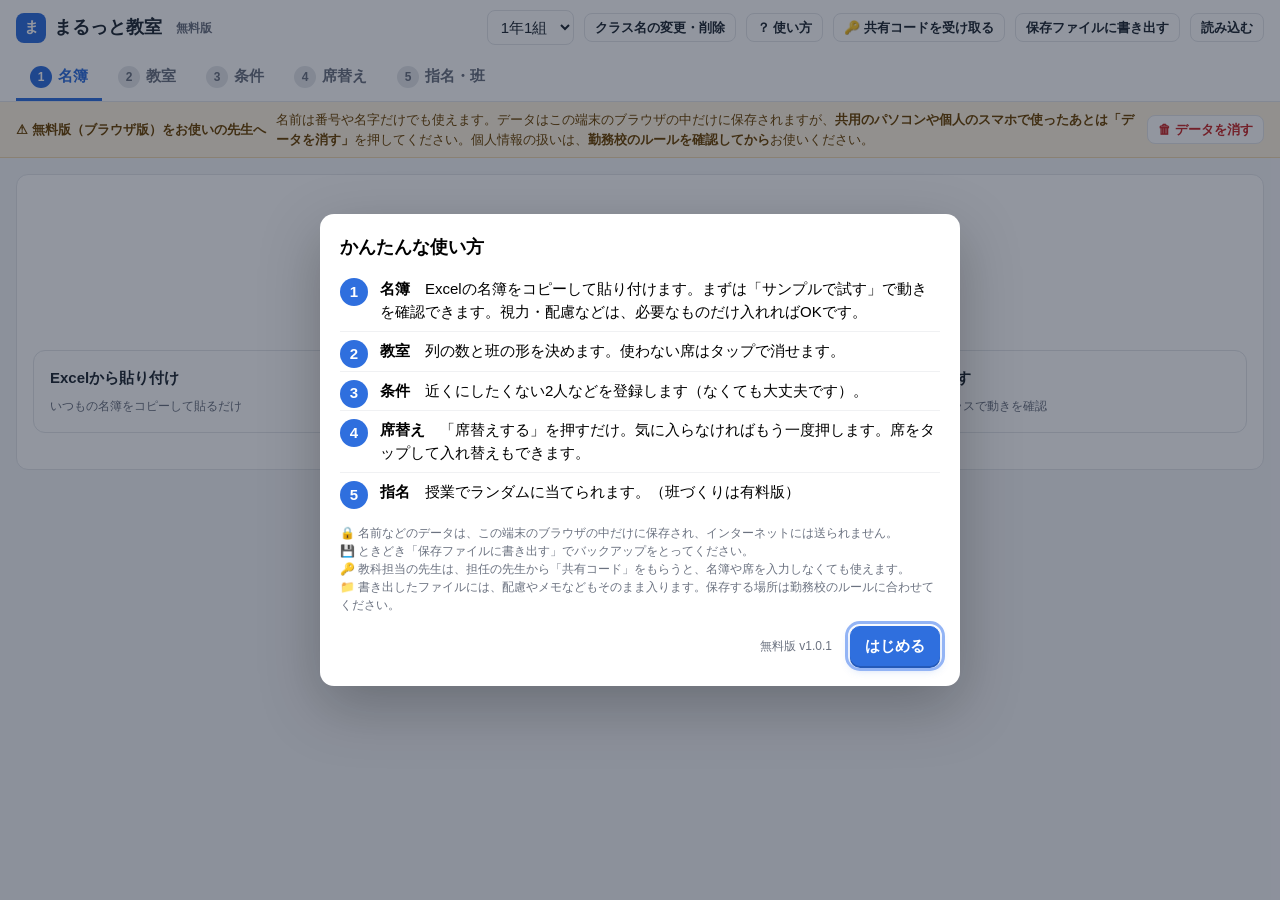
==== commit b5507005: "まるっと教室 無料版 v1.0.1 Co-Authored-By: Claude Opus 5.5 <noreply@anthropic.com> Claude-Session: https://cl" ====
--- a/tools/marutto/index.html
+++ b/tools/marutto/index.html
@@ -1,5 +1,5 @@
 <!doctype html>
-<!-- まるっと教室 無料版 v1.0.0 / 現役高校教員が作成 / 無断での再配布・改変・販売を禁止します -->
+<!-- まるっと教室 無料版 v1.0.1 / 現役高校教員が作成 / 無断での再配布・改変・販売を禁止します -->
 
 <html lang="ja">
 <head>
@@ -7,7 +7,7 @@
 <meta name="viewport" content="width=device-width,initial-scale=1">
 <title>まるっと教室（無料版）</title>
 <style id="pageSize"></style>
-<style>:root{--bg:#f5f6f8;--panel:#fff;--ink:#1f2933;--sub:#6b7280;--line:#e3e6ea;--accent:#2f6fde;--accent-d:#2459b8;--accent-w:#eaf1ff;--ok:#178a4c;--ok-w:#e7f6ee;--warn:#a85a00;--warn-w:#fff4e0;--bad:#c62828;--bad-w:#fdecec;--r:12px}*{box-sizing:border-box}html,body{margin:0}body{background:var(--bg);color:var(--ink);font-family:"BIZ UDPGothic","BIZ UDPゴシック","BIZ UDGothic","Hiragino Kaku Gothic ProN","Hiragino Sans","Yu Gothic UI","Meiryo",sans-serif;font-size:15px;line-height:1.5}button,input,select,textarea{font:inherit;color:inherit}.top{background:var(--panel);border-bottom:1px solid var(--line);position:sticky;top:0;z-index:20}.top-in{max-width:1280px;margin:0 auto;padding:10px 16px;display:flex;align-items:center;gap:10px;flex-wrap:wrap}.logo{font-weight:700;font-size:18px;display:flex;align-items:center;gap:8px;margin-right:auto}.logo i{display:inline-grid;place-items:center;width:30px;height:30px;border-radius:8px;background:var(--accent);color:#fff;font-style:normal;font-size:15px}.tabs{max-width:1280px;margin:0 auto;padding:0 16px;display:flex;gap:2px;overflow-x:auto}.tab{border:0;background:none;padding:10px 14px;border-bottom:3px solid transparent;cursor:pointer;color:var(--sub);font-weight:700;white-space:nowrap}.tab b{display:inline-grid;place-items:center;width:22px;height:22px;border-radius:50%;background:var(--line);color:var(--sub);font-size:12px;margin-right:6px}.tab.on{color:var(--accent);border-color:var(--accent)}.tab.on b{background:var(--accent);color:#fff}main{max-width:1280px;margin:0 auto;padding:16px}.card{background:var(--panel);border:1px solid var(--line);border-radius:var(--r);padding:16px;margin-bottom:14px}.card h3{margin:0 0 8px;font-size:15px}.hint{color:var(--sub);font-size:13px;margin:0 0 12px}.btn{border:1px solid var(--line);background:var(--panel);border-radius:10px;padding:8px 14px;cursor:pointer;font-weight:700;display:inline-flex;align-items:center;gap:6px;justify-content:center;white-space:nowrap}.btn:hover{background:#f0f2f5}.btn.primary{background:var(--accent);border-color:var(--accent);color:#fff}.btn.primary:hover{background:var(--accent-d)}.btn.xl{font-size:18px;padding:14px 18px;width:100%;border-radius:12px}.btn.sm{padding:4px 10px;font-size:13px;border-radius:8px}.btn.ghost{border-color:transparent;background:none}.btn.danger{color:var(--bad)}.btn:disabled{opacity:.45;cursor:not-allowed}.row{display:flex;gap:8px;flex-wrap:wrap;align-items:center}.sp{flex:1}.field{display:flex;flex-direction:column;gap:4px;font-size:13px;color:var(--sub);font-weight:700}.field>*{color:var(--ink);font-weight:400}select,input[type=text],input[type=number],textarea{border:1px solid var(--line);border-radius:8px;padding:7px 9px;background:#fff;min-width:0}select:focus,input:focus,textarea:focus{outline:2px solid var(--accent-w);border-color:var(--accent)}input[type=checkbox]{width:18px;height:18px;accent-color:var(--accent);margin:0;cursor:pointer}.seg{display:inline-flex;background:#eef0f3;border-radius:10px;padding:3px;gap:2px;flex-wrap:wrap}.seg button{border:0;background:none;padding:7px 12px;border-radius:8px;cursor:pointer;font-weight:700;color:var(--sub)}.seg button.on{background:#fff;color:var(--ink);box-shadow:0 1px 3px rgba(0,0,0,.14)}.seg.full{display:flex}.seg.full button{flex:1;white-space:nowrap;padding:7px 6px}.chip{display:inline-flex;align-items:center;gap:6px;border:1px solid var(--line);border-radius:999px;padding:4px 12px;background:#fff;cursor:pointer;font-size:13px;font-weight:700;color:var(--sub);user-select:none}.chip.on{background:var(--accent-w);border-color:var(--accent);color:var(--accent)}.chip.off{background:var(--bad-w);border-color:#f3b4b4;color:var(--bad);text-decoration:line-through}.empty{text-align:center;padding:36px 16px;color:var(--sub)}.empty .big{font-size:40px}.steps{display:grid;grid-template-columns:repeat(auto-fit,minmax(200px,1fr));gap:10px;margin-top:14px;text-align:left}.steps .card{margin:0;cursor:pointer}.steps .card:hover{border-color:var(--accent)}.steps b{display:block;color:var(--ink);margin-bottom:4px}.tablewrap{overflow:auto;border:1px solid var(--line);border-radius:10px;max-height:70vh}table.roster{border-collapse:collapse;width:100%;min-width:640px;background:#fff}.roster th{position:sticky;top:0;background:#f8f9fb;z-index:1;font-size:12px;color:var(--sub);text-align:left;padding:8px 6px;border-bottom:1px solid var(--line);white-space:nowrap}.roster td{padding:3px 4px;border-bottom:1px solid #f0f1f3}.roster tr:hover td{background:#fafbfc}.roster input[type=text],.roster input[type=number],.roster select{width:100%;padding:5px 6px;border-color:transparent;background:transparent}.roster input[type=text]:hover,.roster input[type=number]:hover,.roster select:hover{border-color:var(--line)}.roster td.c{text-align:center}.roster .grp-seat{background:#fbfcff}.hide-seat .grp-seat,.hide-group .grp-group,.hide-memo .grp-memo{display:none}.seatgrid{display:grid;gap:6px;user-select:none}.board{margin:0 auto 10px;width:40%;min-width:140px;text-align:center;background:#3b4a5a;color:#fff;border-radius:8px;padding:6px;font-weight:700;letter-spacing:.3em}.board.bottom{margin:10px auto 0}.sides{display:flex;justify-content:space-between;font-size:12px;color:var(--sub);font-weight:700;margin-bottom:4px}.seat{position:relative;min-height:66px;border:2px solid var(--line);border-radius:10px;background:#fff;padding:14px 4px 4px;text-align:center;cursor:pointer;display:flex;flex-direction:column;justify-content:center;transition:transform .1s,box-shadow .1s;overflow:hidden}.seat:hover{box-shadow:0 2px 8px rgba(0,0,0,.08)}.seat.none{background:repeating-linear-gradient(45deg,#f3f4f6,#f3f4f6 6px,#eceef1 6px,#eceef1 12px);border-style:dashed;cursor:default;color:#b0b6bf;font-size:12px}.seat.vacant{color:#b0b6bf;font-size:12px;border-style:dashed}.seat.sel{outline:3px solid var(--accent);outline-offset:1px;transform:scale(1.03)}.seat.drop{outline:3px dashed var(--accent)}.seat.hit{outline:4px solid #f59e0b;outline-offset:1px}.seat .no{position:absolute;top:2px;left:6px;font-size:11px;color:var(--sub)}.seat .gno{position:absolute;top:2px;right:6px;font-size:11px;font-weight:700;color:var(--sub)}.seat .kana{font-size:11px;color:var(--sub);line-height:1.2;white-space:nowrap;overflow:hidden;text-overflow:ellipsis}.seat .nm{font-weight:800;font-size:17px;line-height:1.25;letter-spacing:.02em;font-feature-settings:"palt";color:#111827;word-break:keep-all;overflow-wrap:anywhere}.seat .ic{font-size:11px;line-height:1.2;margin-top:2px;min-height:13px;color:var(--sub)}.gl{margin-left:10px}.gt{margin-top:10px}.layout .seat{min-height:48px;padding:4px;font-weight:700;color:var(--accent)}.layout .seat.none{color:#b0b6bf}.seatwrap{display:grid;grid-template-columns:minmax(0,1fr) 320px;gap:14px;align-items:start}@media (max-width:900px){.seatwrap{grid-template-columns:1fr}}.side .card{margin-bottom:12px}.report{font-size:13px;border-radius:10px;padding:10px 12px;margin:0}.report.ok{background:var(--ok-w);color:var(--ok)}.report.warn{background:var(--warn-w);color:var(--warn)}.report ul{margin:6px 0 0;padding-left:18px}.list{display:flex;flex-direction:column;gap:6px;margin-top:8px}.list .it{display:flex;align-items:center;gap:8px;border:1px solid var(--line);border-radius:8px;padding:6px 8px;font-size:13px}.list .it span{flex:1}.unseated{display:flex;flex-wrap:wrap;gap:6px;margin-top:8px}.unseated .chip{cursor:grab}.legend{display:flex;flex-wrap:wrap;gap:10px;font-size:12px;color:var(--sub)}.opt{display:flex;gap:12px;align-items:flex-start;padding:10px 0;border-top:1px solid #f0f1f3}.opt:first-of-type{border-top:0}.opt .t{font-weight:700}.opt .d{font-size:13px;color:var(--sub)}.opt .ctrl{margin-left:auto;flex-shrink:0}.cols2{display:grid;grid-template-columns:repeat(auto-fit,minmax(340px,1fr));gap:14px;align-items:start}@media (max-width:420px){.cols2{grid-template-columns:1fr}}.pickwrap{display:grid;grid-template-columns:minmax(0,1fr) 340px;gap:14px;align-items:start}@media (max-width:900px){.pickwrap{grid-template-columns:1fr}}.pickbox{text-align:center;padding:40px 16px}.pick-name{font-size:clamp(40px,8vw,96px);font-weight:900;letter-spacing:.03em;font-feature-settings:"palt";color:#111827;line-height:1.2;min-height:1.2em;word-break:keep-all}.pick-kana{font-size:20px;color:var(--sub);min-height:30px}.pick-sub{color:var(--sub);margin:6px 0 24px;min-height:24px}.pick-name.spin{color:#9aa3ae}#big{position:fixed;inset:0;background:#1f2933;z-index:100;display:none;align-items:center;justify-content:center}#big.on{display:flex}#bigFrame{background:#fff;display:flex;flex-direction:column;padding:16px;width:100%;height:100%;overflow:hidden}#big .ratio{font-size:12px;color:var(--sub);display:flex;align-items:center;gap:6px;white-space:nowrap}#big .ratio select{padding:4px 6px}#big .bar{display:flex;gap:8px;align-items:center;margin-bottom:10px}#big .bar h2{margin:0 auto 0 0;font-size:20px}#bigGrid{flex:1;display:flex;flex-direction:column;min-height:0}#bigGrid .seatgrid{flex:1;min-height:0}#bigGrid>.note{display:none}#bigGrid .seatgrid.wrap2 .nm{white-space:normal;word-break:break-all;line-height:1.15}#toast{z-index:300}#bigGrid .seat{padding-top:max(4px,calc(var(--skf,12px)*1.1))}#bigGrid .seat{min-height:0}#bigGrid .seat .nm{font-size:var(--sf,clamp(14px,2.6vw,40px))}#bigGrid .seat .kana{font-size:var(--skf,clamp(10px,1.1vw,16px))}dialog{border:0;border-radius:14px;padding:20px;max-height:92vh;overflow:auto;max-width:640px;width:calc(100% - 32px);box-shadow:0 20px 60px rgba(0,0,0,.25)}dialog::backdrop{background:rgba(15,23,42,.45)}dialog h3{margin:0 0 8px}dialog textarea{width:100%;height:220px;font-family:inherit}#toast{position:fixed;left:50%;bottom:24px;transform:translateX(-50%) translateY(20px);background:#1f2933;color:#fff;padding:10px 18px;border-radius:10px;font-weight:700;opacity:0;pointer-events:none;transition:.25s;z-index:200;max-width:calc(100% - 32px)}#toast.on{opacity:1;transform:translateX(-50%)}.note{font-size:12px;color:var(--sub)}.qgrid{display:grid;grid-template-columns:repeat(auto-fill,minmax(180px,1fr));gap:10px}.qcard{border:2px solid;border-radius:12px;padding:10px 12px}.qcard h4{margin:0 0 6px;font-size:16px;display:flex;justify-content:space-between;align-items:baseline}.qcard .qn{font-weight:800;font-size:20px;line-height:1.6;letter-spacing:.02em;font-feature-settings:"palt";color:#111827}.qcard .qn.pres{color:var(--accent)}#bigGrid .qgrid{grid-template-columns:repeat(auto-fit,minmax(230px,1fr));align-content:stretch;flex:1;min-height:0}#bigGrid .qcard{display:flex;flex-direction:column;justify-content:center;overflow:hidden;padding:4px 10px;border-width:3px}#bigGrid .qcard h4{font-size:var(--qh,clamp(14px,1.4vw,22px));margin:0;line-height:1.4;color:#4b5563}#bigGrid .qcard h4 .note{display:none}#bigGrid .qcard .qn{font-size:var(--qf,clamp(18px,2.3vw,34px));line-height:1.25;white-space:nowrap}#bigGrid .seat{border-width:3px}#bigGrid .seat .gno{font-size:max(10px,calc(var(--skf,12px)*.9))}.codebox{width:100%;height:96px;font-family:ui-monospace,Consolas,monospace;font-size:11px;word-break:break-all;resize:vertical}dialog .chip input{display:none}.gridscroll{overflow-x:auto;-webkit-overflow-scrolling:touch}.only-narrow{display:none}@media (max-width:900px){.only-narrow{display:inline-flex}}@media (pointer:coarse){.btn{min-height:44px}.btn.sm{min-height:38px;padding:6px 12px}.chip{min-height:36px;padding:6px 14px;font-size:14px}.seg button{min-height:40px}select,input[type=text],input[type=number],textarea{min-height:40px;font-size:16px}input[type=checkbox]{width:24px;height:24px}.roster input[type=text],.roster input[type=number],.roster select{min-height:40px;font-size:16px}.tab{padding:12px 16px}.seat{min-height:72px}}.guide{padding-left:0;list-style:none;counter-reset:g;margin:10px 0}.guide li{counter-increment:g;position:relative;padding:8px 0 8px 40px;border-top:1px solid #f0f1f3}.guide li:first-child{border-top:0}.guide li::before{content:counter(g);position:absolute;left:0;top:8px;width:28px;height:28px;border-radius:50%;background:var(--accent);color:#fff;display:grid;place-items:center;font-weight:700}.seat .cntb{position:absolute;top:2px;right:4px;min-width:18px;height:18px;border-radius:9px;background:#f59e0b;color:#fff;font-size:11px;font-weight:700;display:grid;place-items:center;padding:0 4px}.seat.absent{opacity:.35}.seat.absent .nm{text-decoration:line-through}.qn.gone{color:#b0b6bf;text-decoration:line-through}.prestop{display:flex;gap:8px;align-items:center;flex-wrap:wrap;margin-bottom:12px}.prespick{flex:1;display:flex;flex-direction:column;align-items:center;justify-content:center;text-align:center}#big .prespick .pick-name{font-size:var(--pf,clamp(64px,13vw,200px));white-space:nowrap}#big .prespick{min-height:0;overflow:hidden}#big .prespick .pick-kana{font-size:calc(var(--pf,100px)*0.2);min-height:0}#big .prespick .pick-sub{font-size:max(16px,calc(var(--pf,100px)*0.15));margin-bottom:3vh}#bigGrid{overflow:hidden}.freebar{background:var(--warn-w);border-bottom:1px solid #f1d9b0}.freebar-in{max-width:1280px;margin:0 auto;padding:8px 16px;display:flex;gap:10px;align-items:center;flex-wrap:wrap;font-size:13px;color:#6b4300}.freebar-in span{flex:1;min-width:260px}.upsell{background:linear-gradient(135deg,#f4f8ff,#fff);border-color:#cfe0ff}:root{--ease:cubic-bezier(.2,.8,.2,1)}.btn,.chip,.seg button,.tab,.seat,.it{transition:background-color .15s,border-color .15s,color .15s,box-shadow .15s,transform .12s var(--ease)}.btn:active:not(:disabled),.chip:active,.seg button:active,.tab:active{transform:scale(.96)}.btn.primary{box-shadow:0 2px 0 var(--accent-d),0 4px 10px rgba(47,111,222,.25)}.btn.primary:active:not(:disabled){transform:translateY(2px) scale(.98);box-shadow:0 0 0 var(--accent-d),0 1px 4px rgba(47,111,222,.25)}.btn:focus-visible,.chip:focus-visible,.seg button:focus-visible,.tab:focus-visible,select:focus-visible,input:focus-visible{outline:3px solid #93b4f5;outline-offset:2px}.chip:hover{border-color:var(--accent)}.seat[data-seat]:hover{transform:translateY(-2px);box-shadow:0 6px 14px rgba(0,0,0,.10)}.seat[data-seat]:active{transform:scale(.97)}.seat.sel{animation:selpulse 1.2s ease-in-out infinite}@keyframes selpulse{50%{outline-color:#93b4f5}}.pop{animation:pop .45s var(--ease)}@keyframes pop{0%{transform:scale(.7);opacity:0}60%{transform:scale(1.06);opacity:1}100%{transform:scale(1)}}.qcard.in{animation:cardin .35s var(--ease) both;animation-delay:calc(var(--i)*30ms)}@keyframes cardin{from{transform:translateY(10px) scale(.96);opacity:0}to{transform:none;opacity:1}}.seat.hit{animation:pop .45s var(--ease)}.pick-name.spin{filter:blur(.5px)}#big .btn.primary.xl,#prMake{min-height:60px;font-size:22px;padding:12px 28px}@media (prefers-reduced-motion:reduce){*,*::before,*::after{animation:none!important;transition:none!important}}#print{display:none}@media print{body{background:#fff}body>*:not(#print){display:none!important}#print{display:block}*{-webkit-print-color-adjust:exact;print-color-adjust:exact}}.pp{display:flex;flex-direction:column;overflow:hidden}.ph{display:flex;justify-content:space-between;align-items:baseline;margin-bottom:2mm}.ph b{font-size:6mm}.ph span{font-size:3.5mm;color:#444}.pboard{align-self:center;border:0.4mm solid #333;border-radius:1.5mm;padding:1mm 12mm;font-size:4mm;font-weight:700;letter-spacing:2mm;margin:1mm 0 2mm}.psides{display:flex;justify-content:space-between;font-size:3mm;color:#555}.pgrid{display:grid;gap:1.5mm;flex:1;min-height:0}.pc{border:0.35mm solid #555;border-radius:1.5mm;display:flex;flex-direction:column;justify-content:center;align-items:center;text-align:center;position:relative;overflow:hidden;padding:0.5mm}.pc.none{border:0}.pc .pno{position:absolute;top:0.6mm;left:1mm;color:#555}.pc .pg{position:absolute;top:0.6mm;right:1mm;color:#555;font-weight:700}.pc .pk{color:#444;line-height:1.1}.pc .pn{font-weight:700;line-height:1.15;word-break:keep-all}.pc .pm{color:#333;line-height:1.15;max-width:100%;overflow:hidden;display:-webkit-box;-webkit-box-orient:vertical}.pc .pk,.pc .pn{white-space:nowrap;max-width:100%;overflow:hidden}</style>
+<style>:root{--bg:#f5f6f8;--panel:#fff;--ink:#1f2933;--sub:#6b7280;--line:#e3e6ea;--accent:#2f6fde;--accent-d:#2459b8;--accent-w:#eaf1ff;--ok:#178a4c;--ok-w:#e7f6ee;--warn:#a85a00;--warn-w:#fff4e0;--bad:#c62828;--bad-w:#fdecec;--r:12px}*{box-sizing:border-box}html,body{margin:0}body{background:var(--bg);color:var(--ink);font-family:"BIZ UDPGothic","BIZ UDPゴシック","BIZ UDGothic","Hiragino Kaku Gothic ProN","Hiragino Sans","Yu Gothic UI","Meiryo",sans-serif;font-size:15px;line-height:1.5}button,input,select,textarea{font:inherit;color:inherit}.top{background:var(--panel);border-bottom:1px solid var(--line);position:sticky;top:0;z-index:20}.top-in{max-width:1280px;margin:0 auto;padding:10px 16px;display:flex;align-items:center;gap:10px;flex-wrap:wrap}.logo{font-weight:700;font-size:18px;display:flex;align-items:center;gap:8px;margin-right:auto}.logo i{display:inline-grid;place-items:center;width:30px;height:30px;border-radius:8px;background:var(--accent);color:#fff;font-style:normal;font-size:15px}.tabs{max-width:1280px;margin:0 auto;padding:0 16px;display:flex;gap:2px;overflow-x:auto}.tab{border:0;background:none;padding:10px 14px;border-bottom:3px solid transparent;cursor:pointer;color:var(--sub);font-weight:700;white-space:nowrap}.tab b{display:inline-grid;place-items:center;width:22px;height:22px;border-radius:50%;background:var(--line);color:var(--sub);font-size:12px;margin-right:6px}.tab.on{color:var(--accent);border-color:var(--accent)}.tab.on b{background:var(--accent);color:#fff}main{max-width:1280px;margin:0 auto;padding:16px}.card{background:var(--panel);border:1px solid var(--line);border-radius:var(--r);padding:16px;margin-bottom:14px}.card h3{margin:0 0 8px;font-size:15px}.hint{color:var(--sub);font-size:13px;margin:0 0 12px}.btn{border:1px solid var(--line);background:var(--panel);border-radius:10px;padding:8px 14px;cursor:pointer;font-weight:700;display:inline-flex;align-items:center;gap:6px;justify-content:center;white-space:nowrap}.btn:hover{background:#f0f2f5}.btn.primary{background:var(--accent);border-color:var(--accent);color:#fff}.btn.primary:hover{background:var(--accent-d)}.btn.xl{font-size:18px;padding:14px 18px;width:100%;border-radius:12px}.btn.sm{padding:4px 10px;font-size:13px;border-radius:8px}.btn.ghost{border-color:transparent;background:none}.btn.danger{color:var(--bad)}.btn:disabled{opacity:.45;cursor:not-allowed}.row{display:flex;gap:8px;flex-wrap:wrap;align-items:center}.sp{flex:1}.field{display:flex;flex-direction:column;gap:4px;font-size:13px;color:var(--sub);font-weight:700}.field>*{color:var(--ink);font-weight:400}select,input[type=text],input[type=number],textarea{border:1px solid var(--line);border-radius:8px;padding:7px 9px;background:#fff;min-width:0}select:focus,input:focus,textarea:focus{outline:2px solid var(--accent-w);border-color:var(--accent)}input[type=checkbox]{width:18px;height:18px;accent-color:var(--accent);margin:0;cursor:pointer}.seg{display:inline-flex;background:#eef0f3;border-radius:10px;padding:3px;gap:2px;flex-wrap:wrap}.seg button{border:0;background:none;padding:7px 12px;border-radius:8px;cursor:pointer;font-weight:700;color:var(--sub)}.seg button.on{background:#fff;color:var(--ink);box-shadow:0 1px 3px rgba(0,0,0,.14)}.seg.full{display:flex}.seg.full button{flex:1;white-space:nowrap;padding:7px 6px}.chip{display:inline-flex;align-items:center;gap:6px;border:1px solid var(--line);border-radius:999px;padding:4px 12px;background:#fff;cursor:pointer;font-size:13px;font-weight:700;color:var(--sub);user-select:none}.chip.on{background:var(--accent-w);border-color:var(--accent);color:var(--accent)}.chip.off{background:var(--bad-w);border-color:#f3b4b4;color:var(--bad);text-decoration:line-through}.empty{text-align:center;padding:36px 16px;color:var(--sub)}.empty .big{font-size:40px}.steps{display:grid;grid-template-columns:repeat(auto-fit,minmax(200px,1fr));gap:10px;margin-top:14px;text-align:left}.steps .card{margin:0;cursor:pointer}.steps .card:hover{border-color:var(--accent)}.steps b{display:block;color:var(--ink);margin-bottom:4px}.tablewrap{overflow:auto;border:1px solid var(--line);border-radius:10px;max-height:70vh}table.roster{border-collapse:collapse;width:100%;min-width:640px;background:#fff}.roster th{position:sticky;top:0;background:#f8f9fb;z-index:1;font-size:12px;color:var(--sub);text-align:left;padding:8px 6px;border-bottom:1px solid var(--line);white-space:nowrap}.roster td{padding:3px 4px;border-bottom:1px solid #f0f1f3}.roster tr:hover td{background:#fafbfc}.roster input[type=text],.roster input[type=number],.roster select{width:100%;padding:5px 6px;border-color:transparent;background:transparent}.roster input[type=text]:hover,.roster input[type=number]:hover,.roster select:hover{border-color:var(--line)}.roster td.c{text-align:center}.roster .grp-seat{background:#fbfcff}.hide-seat .grp-seat,.hide-group .grp-group,.hide-memo .grp-memo{display:none}.seatgrid{display:grid;gap:6px;user-select:none}.board{margin:0 auto 10px;width:40%;min-width:140px;text-align:center;background:#3b4a5a;color:#fff;border-radius:8px;padding:6px;font-weight:700;letter-spacing:.3em}.board.bottom{margin:10px auto 0}.sides{display:flex;justify-content:space-between;font-size:12px;color:var(--sub);font-weight:700;margin-bottom:4px}.seat{position:relative;min-height:66px;border:2px solid var(--line);border-radius:10px;background:#fff;padding:14px 4px 4px;text-align:center;cursor:pointer;display:flex;flex-direction:column;justify-content:center;transition:transform .1s,box-shadow .1s;overflow:hidden}.seat:hover{box-shadow:0 2px 8px rgba(0,0,0,.08)}.seat.none{background:repeating-linear-gradient(45deg,#f3f4f6,#f3f4f6 6px,#eceef1 6px,#eceef1 12px);border-style:dashed;cursor:default;color:#b0b6bf;font-size:12px}.seat.vacant{color:#b0b6bf;font-size:12px;border-style:dashed}.seat.sel{outline:3px solid var(--accent);outline-offset:1px;transform:scale(1.03)}.seat.drop{outline:3px dashed var(--accent)}.seat.hit{outline:4px solid #f59e0b;outline-offset:1px}.seat .no{position:absolute;top:2px;left:6px;font-size:11px;color:var(--sub)}.seat .gno{position:absolute;top:2px;right:6px;font-size:11px;font-weight:700;color:var(--sub)}.seat .kana{font-size:11px;color:var(--sub);line-height:1.2;white-space:nowrap;overflow:hidden;text-overflow:ellipsis}.seat .nm{font-weight:800;font-size:17px;line-height:1.25;letter-spacing:.02em;font-feature-settings:"palt";color:#111827;word-break:keep-all;overflow-wrap:anywhere}.seat .ic{font-size:11px;line-height:1.2;margin-top:2px;min-height:13px;color:var(--sub)}.gl{margin-left:10px}.gt{margin-top:10px}.layout .seat{min-height:48px;padding:4px;font-weight:700;color:var(--accent)}.layout .seat.none{color:#b0b6bf}.seatwrap{display:grid;grid-template-columns:minmax(0,1fr) 320px;gap:14px;align-items:start}@media (max-width:900px){.seatwrap{grid-template-columns:1fr}}.side .card{margin-bottom:12px}.report{font-size:13px;border-radius:10px;padding:10px 12px;margin:0}.report.ok{background:var(--ok-w);color:var(--ok)}.report.warn{background:var(--warn-w);color:var(--warn)}.report ul{margin:6px 0 0;padding-left:18px}.list{display:flex;flex-direction:column;gap:6px;margin-top:8px}.list .it{display:flex;align-items:center;gap:8px;border:1px solid var(--line);border-radius:8px;padding:6px 8px;font-size:13px}.list .it span{flex:1}.unseated{display:flex;flex-wrap:wrap;gap:6px;margin-top:8px}.unseated .chip{cursor:grab}.legend{display:flex;flex-wrap:wrap;gap:10px;font-size:12px;color:var(--sub)}.opt{display:flex;gap:12px;align-items:flex-start;padding:10px 0;border-top:1px solid #f0f1f3}.opt:first-of-type{border-top:0}.opt .t{font-weight:700}.opt .d{font-size:13px;color:var(--sub)}.opt .ctrl{margin-left:auto;flex-shrink:0}.cols2{display:grid;grid-template-columns:repeat(auto-fit,minmax(340px,1fr));gap:14px;align-items:start}@media (max-width:420px){.cols2{grid-template-columns:1fr}}.pickwrap{display:grid;grid-template-columns:minmax(0,1fr) 340px;gap:14px;align-items:start}@media (max-width:900px){.pickwrap{grid-template-columns:1fr}}.pickbox{text-align:center;padding:40px 16px}.pick-name{font-size:clamp(40px,8vw,96px);font-weight:900;letter-spacing:.03em;font-feature-settings:"palt";color:#111827;line-height:1.2;min-height:1.2em;word-break:keep-all}.pick-kana{font-size:20px;color:var(--sub);min-height:30px}.pick-sub{color:var(--sub);margin:6px 0 24px;min-height:24px}.pick-name.spin{color:#9aa3ae}#big{position:fixed;inset:0;background:#1f2933;z-index:100;display:none;align-items:center;justify-content:center}#big.on{display:flex}#bigFrame{background:#fff;display:flex;flex-direction:column;padding:16px;width:100%;height:100%;overflow:hidden}#big .ratio{font-size:12px;color:var(--sub);display:flex;align-items:center;gap:6px;white-space:nowrap}#big .ratio select{padding:4px 6px}#big .bar{display:flex;gap:8px;align-items:center;margin-bottom:10px}#big .bar h2{margin:0 auto 0 0;font-size:20px}#bigGrid{flex:1;display:flex;flex-direction:column;min-height:0}#bigGrid .seatgrid{flex:1;min-height:0}#bigGrid>.note{display:none}#bigGrid .seatgrid.wrap2 .nm{white-space:normal;word-break:break-all;line-height:1.15}#toast{z-index:300}#bigGrid .seat{padding-top:max(4px,calc(var(--skf,12px)*1.1))}#bigGrid .seat{min-height:0}#bigGrid .seat .nm{font-size:var(--sf,clamp(14px,2.6vw,40px))}#bigGrid .seat .kana{font-size:var(--skf,clamp(10px,1.1vw,16px))}dialog{border:0;border-radius:14px;padding:20px;max-height:92vh;overflow:auto;max-width:640px;width:calc(100% - 32px);box-shadow:0 20px 60px rgba(0,0,0,.25)}dialog::backdrop{background:rgba(15,23,42,.45)}dialog h3{margin:0 0 8px}dialog textarea{width:100%;height:220px;font-family:inherit}#toast{position:fixed;left:50%;bottom:24px;transform:translateX(-50%) translateY(20px);background:#1f2933;color:#fff;padding:10px 18px;border-radius:10px;font-weight:700;opacity:0;pointer-events:none;transition:.25s;z-index:200;max-width:calc(100% - 32px)}#toast.on{opacity:1;transform:translateX(-50%)}.note{font-size:12px;color:var(--sub)}.qgrid{display:grid;grid-template-columns:repeat(auto-fill,minmax(180px,1fr));gap:10px}.qcard{border:2px solid;border-radius:12px;padding:10px 12px}.qcard h4{margin:0 0 6px;font-size:16px;display:flex;justify-content:space-between;align-items:baseline}.qcard .qn{font-weight:800;font-size:20px;line-height:1.6;letter-spacing:.02em;font-feature-settings:"palt";color:#111827}.qcard .qn.pres{color:var(--accent)}#bigGrid .qgrid{grid-template-columns:repeat(auto-fit,minmax(230px,1fr));align-content:stretch;flex:1;min-height:0}#bigGrid .qcard{display:flex;flex-direction:column;justify-content:center;overflow:hidden;padding:4px 10px;border-width:3px}#bigGrid .qcard h4{font-size:var(--qh,clamp(14px,1.4vw,22px));margin:0;line-height:1.4;color:#4b5563}#bigGrid .qcard h4 .note{display:none}#bigGrid .qcard .qn{font-size:var(--qf,clamp(18px,2.3vw,34px));line-height:1.25;white-space:nowrap}#bigGrid .seat{border-width:3px}#bigGrid .seat .gno{font-size:max(10px,calc(var(--skf,12px)*.9))}.codebox{width:100%;height:96px;font-family:ui-monospace,Consolas,monospace;font-size:11px;word-break:break-all;resize:vertical}dialog .chip input{display:none}.gridscroll{overflow-x:auto;-webkit-overflow-scrolling:touch}.only-narrow{display:none}@media (max-width:900px){.only-narrow{display:inline-flex}}@media (pointer:coarse){.btn{min-height:44px}.btn.sm{min-height:38px;padding:6px 12px}.chip{min-height:36px;padding:6px 14px;font-size:14px}.seg button{min-height:40px}select,input[type=text],input[type=number],textarea{min-height:40px;font-size:16px}input[type=checkbox]{width:24px;height:24px}.roster input[type=text],.roster input[type=number],.roster select{min-height:40px;font-size:16px}.tab{padding:12px 16px}.seat{min-height:72px}}.guide{padding-left:0;list-style:none;counter-reset:g;margin:10px 0}.guide li{counter-increment:g;position:relative;padding:8px 0 8px 40px;border-top:1px solid #f0f1f3}.guide li:first-child{border-top:0}.guide li::before{content:counter(g);position:absolute;left:0;top:8px;width:28px;height:28px;border-radius:50%;background:var(--accent);color:#fff;display:grid;place-items:center;font-weight:700}.seat .cntb{position:absolute;top:2px;right:4px;min-width:18px;height:18px;border-radius:9px;background:#f59e0b;color:#fff;font-size:11px;font-weight:700;display:grid;place-items:center;padding:0 4px}.seat.absent{opacity:.35}.seat.absent .nm{text-decoration:line-through}.qn.gone{color:#b0b6bf;text-decoration:line-through}.prestop{display:flex;gap:8px;align-items:center;flex-wrap:wrap;margin-bottom:12px}.prespick{flex:1;display:flex;flex-direction:column;align-items:center;justify-content:center;text-align:center}#big .prespick .pick-name{font-size:min(var(--pf,clamp(64px,13vw,200px)),calc(var(--pw,100000px) / var(--len,3)));white-space:nowrap}#big .prespick{min-height:0;overflow:hidden}#big .prespick .pick-kana{font-size:calc(var(--pf,100px)*0.2);min-height:0}#big .prespick .pick-sub{font-size:max(16px,calc(var(--pf,100px)*0.15));margin-bottom:3vh}#bigGrid{overflow:hidden}.freebar{background:var(--warn-w);border-bottom:1px solid #f1d9b0}.freebar-in{max-width:1280px;margin:0 auto;padding:8px 16px;display:flex;gap:10px;align-items:center;flex-wrap:wrap;font-size:13px;color:#6b4300}.freebar-in span{flex:1;min-width:260px}.upsell{background:linear-gradient(135deg,#f4f8ff,#fff);border-color:#cfe0ff}:root{--ease:cubic-bezier(.2,.8,.2,1)}.btn,.chip,.seg button,.tab,.seat,.it{transition:background-color .15s,border-color .15s,color .15s,box-shadow .15s,transform .12s var(--ease)}.btn:active:not(:disabled),.chip:active,.seg button:active,.tab:active{transform:scale(.96)}.btn.primary{box-shadow:0 2px 0 var(--accent-d),0 4px 10px rgba(47,111,222,.25)}.btn.primary:active:not(:disabled){transform:translateY(2px) scale(.98);box-shadow:0 0 0 var(--accent-d),0 1px 4px rgba(47,111,222,.25)}.btn:focus-visible,.chip:focus-visible,.seg button:focus-visible,.tab:focus-visible,select:focus-visible,input:focus-visible{outline:3px solid #93b4f5;outline-offset:2px}.chip:hover{border-color:var(--accent)}.seat[data-seat]:hover{transform:translateY(-2px);box-shadow:0 6px 14px rgba(0,0,0,.10)}.seat[data-seat]:active{transform:scale(.97)}.seat.sel{animation:selpulse 1.2s ease-in-out infinite}@keyframes selpulse{50%{outline-color:#93b4f5}}.pop{animation:pop .45s var(--ease)}@keyframes pop{0%{transform:scale(.7);opacity:0}60%{transform:scale(1.06);opacity:1}100%{transform:scale(1)}}.qcard.in{animation:cardin .35s var(--ease) both;animation-delay:calc(var(--i)*30ms)}@keyframes cardin{from{transform:translateY(10px) scale(.96);opacity:0}to{transform:none;opacity:1}}.seat.hit{animation:pop .45s var(--ease)}.pick-name.spin{filter:blur(.5px)}#big .btn.primary.xl,#prMake{min-height:60px;font-size:22px;padding:12px 28px}@media (prefers-reduced-motion:reduce){*,*::before,*::after{animation:none!important;transition:none!important}}#print{display:none}@media print{body{background:#fff}body>*:not(#print){display:none!important}#print{display:block}*{-webkit-print-color-adjust:exact;print-color-adjust:exact}}.pp{display:flex;flex-direction:column;overflow:hidden}.ph{display:flex;justify-content:space-between;align-items:baseline;margin-bottom:2mm}.ph b{font-size:6mm}.ph span{font-size:3.5mm;color:#444}.pboard{align-self:center;border:0.4mm solid #333;border-radius:1.5mm;padding:1mm 12mm;font-size:4mm;font-weight:700;letter-spacing:2mm;margin:1mm 0 2mm}.psides{display:flex;justify-content:space-between;font-size:3mm;color:#555}.pgrid{display:grid;gap:1.5mm;flex:1;min-height:0}.pc{border:0.35mm solid #555;border-radius:1.5mm;display:flex;flex-direction:column;justify-content:center;align-items:center;text-align:center;position:relative;overflow:hidden;padding:0.5mm}.pc.none{border:0}.pc .pno{position:absolute;top:0.6mm;left:1mm;color:#555}.pc .pg{position:absolute;top:0.6mm;right:1mm;color:#555;font-weight:700}.pc .pk{color:#444;line-height:1.1}.pc .pn{font-weight:700;line-height:1.15;word-break:keep-all}.pc .pm{color:#333;line-height:1.15;max-width:100%;overflow:hidden;display:-webkit-box;-webkit-box-orient:vertical}.pc .pk,.pc .pn{white-space:nowrap;max-width:100%;overflow:hidden}</style>
 </head>
 <body>
 
@@ -18,7 +18,10 @@
     
     <button class="btn sm" id="classMenu">クラス名の変更・削除</button>
     <button class="btn sm" id="helpBtn">？ 使い方</button>
-    <button class="btn sm" id="shareBtn">🔑 ほかの先生と共有</button>
+    
+    
+    <button class="btn sm" id="shareBtn">🔑 共有コードを受け取る</button>
+    
     <button class="btn sm" id="exportBtn">保存ファイルに書き出す</button>
     <button class="btn sm" id="importBtn">読み込む</button>
     <input type="file" id="importFile" accept=".json,application/json" hidden>
@@ -55,8 +58,9 @@
 
 <dialog id="pasteDlg">
   <h3>Excelから名簿を貼り付け</h3>
-  <p class="hint">Excelで「番号・氏名・ふりがな・性別」の列を選んでコピーし、下に貼り付けてください。<br>氏名だけでも大丈夫です。1行目が見出しなら自動で読みとばします。</p>
+  <p class="hint">Excelで「番号・氏名・ふりがな・性別」の列を選んでコピーし、下に貼り付けてください。<br>氏名だけでも大丈夫です。1行目が見出し（氏名・ふりがな・性別など）なら、それに合わせて列を読みます。組などほかの列がまざっていてもかまいません。</p>
   <textarea id="pasteText" placeholder="1	田中 結衣	たなか ゆい	女&#10;2	山本 蓮	やまもと れん	男"></textarea>
+  <p class="note" id="pastePrev" style="margin:8px 0 0"></p>
   <div class="row" style="margin-top:12px">
     <label class="row"><input type="radio" name="pmode" value="replace" checked> 今の名簿と入れ替える</label>
     <label class="row"><input type="radio" name="pmode" value="add"> 後ろに追加する</label>
@@ -75,19 +79,25 @@
 <dialog id="helpDlg">
   <h3>かんたんな使い方</h3>
   <ol class="guide">
-    <li><b>名簿</b>　Excelの名簿をコピーして貼り付けます。まずは「サンプルで試す」で動きを確認できます。視力・配慮・リーダーなどは、必要なものだけ入れればOKです。</li>
+    <li><b>名簿</b>　Excelの名簿をコピーして貼り付けます。まずは「サンプルで試す」で動きを確認できます。視力・配慮などは、必要なものだけ入れればOKです。</li>
     <li><b>教室</b>　列の数と班の形を決めます。使わない席はタップで消せます。</li>
     <li><b>条件</b>　近くにしたくない2人などを登録します（なくても大丈夫です）。</li>
-    <li><b>席替え</b>　「席替えする」を押すだけ。気に入らなければもう一度押します。席をタップして入れ替えもできます。決まったら「この席で決定」。</li>
-    <li><b>指名・班</b>　授業でランダムに当てたり、その場で班をつくったりできます。</li>
+    
+    
+    <li><b>席替え</b>　「席替えする」を押すだけ。気に入らなければもう一度押します。席をタップして入れ替えもできます。</li>
+    <li><b>指名</b>　授業でランダムに当てられます。（班づくりは有料版）</li>
+    
   </ol>
-  <p class="note">🔒 名前などのデータは、この端末のブラウザの中だけに保存され、インターネットには送られません。<br>💾 ときどき「保存ファイルに書き出す」でバックアップをとってください。<br>🔑 教科担当の先生は、担任の先生から「共有コード」をもらうと、名簿や席を入力しなくても使えます。</p>
-  <div class="row" style="margin-top:12px"><span class="sp"></span><button class="btn primary" id="helpClose">はじめる</button></div>
+  <p class="note">🔒 名前などのデータは、この端末のブラウザの中だけに保存され、インターネットには送られません。<br>💾 ときどき「保存ファイルに書き出す」でバックアップをとってください。<br>🔑 教科担当の先生は、担任の先生から「共有コード」をもらうと、名簿や席を入力しなくても使えます。<br>📁 書き出したファイルには、配慮やメモなどもそのまま入ります。保存する場所は勤務校のルールに合わせてください。</p>
+  
+  <div class="row" style="margin-top:12px">
+  
+  <span class="sp"></span><span class="note" style="margin-right:10px">無料版 v1.0.1</span><button class="btn primary" id="helpClose">はじめる</button></div>
 </dialog>
 
 <div id="toast"></div>
 <div id="print"></div>
 
-<script>"use strict";const t=!1,e=t=>`<div class="card upsell"><b>🔓 有料版でできること</b><p class="note" style="margin:4px 0 8px">${t}</p><a class="btn sm" href="https://note.com/english_dx" target="_blank" rel="noopener">有料版について見る</a></div>`,n="marutto_kyoshitsu_v1",s="rakuraku_sekigae_v1",a=t=>document.querySelector(t),i=()=>Math.random().toString(36).slice(2,10),o=t=>String(t??"").replace(/[０-９]/g,(t=>String.fromCharCode(t.charCodeAt(0)-65248))).trim(),l=t=>{const e=parseFloat(o(t.no));return isNaN(e)?9999:e},r=t=>String(t??"").replace(/[&<>"']/g,(t=>({"&":"&amp;","<":"&lt;",">":"&gt;",'"':"&quot;","'":"&#39;"}[t]))),c=["#fde4e4","#fff0c2","#dcf3dc","#dbe8fd","#ece3ff","#ffe1ef","#d6f1f1","#ffe7d1","#e7ecf2","#eef6d0","#e4defd","#fbe2c0","#d9eefc","#f6dcf6"],d=["#e7a4a4","#e3c35a","#8fcf8f","#8fb2ef","#b79cf0","#ef9cc3","#86cccc","#efb37f","#aab6c4","#bcd37a","#a99ced","#e2b06a","#8cc3ea","#d99cd9"],p={"":"問題なし",front:"前の方",first:"最前列"},u={"":"なし",front:"前の方に",back:"後ろの方に",window:"窓側の列に",hall:"廊下側の列に",edge:"左右の端に"},g={apart:"隣・近くにしない（仲の良い子など）",far:"遠くに離す・別の班（トラブル防止）",near:"近くにする（サポート役など）"},m={A4:[297,210],B5:[257,182],A3:[420,297]};function h(e){return{id:i(),name:e,students:[],relations:[],layout:{rows:6,cols:6,disabled:[],gRows:2,gCols:2,window:"left"},settings:{frontRows:2,heightFront:!0,gender:!1,score:"none",clubSplit:!0,roleSplit:!1,leaderEach:!0,avoidSameSeat:!0,histStrength:2,histN:3,mode:"rules",numberStart:"hall",animate:!0,view:"student",icons:!0,paper:"A4",orient:"landscape",printType:"post"},arr:{},locks:[],history:[],patterns:[],pick:{done:[],absent:[],log:[],cnt:{},last:"",pmode:t?"fair":"random",target:"all",tval:"",exclude:!0,qsize:4,qmethod:"",qleader:!0,qrel:!0,quick:null}}}function f(t){return{id:i(),no:t??"",name:"",kana:"",gender:"",height:"",vision:"",front:!1,care:"",leader:!1,club:"",role:"",score:"",memo:""}}let b=null;try{b=JSON.parse(localStorage.getItem(n)||localStorage.getItem(s))}catch(t){b=null}function v(e){e.settings=Object.assign({frontRows:2,heightFront:!0,gender:!1,score:"none",clubSplit:!0,roleSplit:!1,leaderEach:!0,avoidSameSeat:!0,histStrength:2,histN:3,mode:"rules",numberStart:"hall",animate:!0,view:"student",icons:!0,paper:"A4",orient:"landscape",printType:"post"},e.settings||{}),e.layout=Object.assign({rows:6,cols:6,disabled:[],gRows:2,gCols:2,window:"left"},e.layout||{}),["students","relations","history","patterns","locks"].forEach((t=>{Array.isArray(e[t])||(e[t]=[])})),e.arr=e.arr||{};const n=e.pick&&e.pick.pmode;e.pick=Object.assign({done:[],absent:[],log:[],cnt:{},last:"",target:"all",tval:"",exclude:!0,qsize:4,qmethod:"",qleader:!0,qrel:!0,quick:null},e.pick||{}),n||(e.pick.pmode=!1===e.pick.exclude?"random":"once"),e.pick.cnt&&"object"==typeof e.pick.cnt||(e.pick.cnt={}),t||(Object.assign(e.settings,{leaderEach:!1,heightFront:!1,score:"none",clubSplit:!1,roleSplit:!1,gender:!1,avoidSameSeat:!1,histStrength:0}),"fair"===e.pick.pmode&&(e.pick.pmode="random"));const s=f();return e.students.forEach((t=>{for(const e in s)void 0===t[e]&&(t[e]=s[e])})),e}function $(){b.classes.forEach(v),b.cur>=0&&b.cur<b.classes.length||(b.cur=0),b.ui=Object.assign({tab:"roster",cols:{seat:!0,group:!0,memo:!0}},b.ui||{})}b&&Array.isArray(b.classes)&&b.classes.length||(b={classes:[h("1年1組")],cur:0}),$();const y=()=>b.classes[b.cur];let k,w;function x(){clearTimeout(k),k=setTimeout((()=>{try{localStorage.setItem(n,JSON.stringify(b))}catch(t){M("ブラウザに保存できませんでした。「保存ファイルに書き出す」で保存してください")}}),250)}function M(t){const e=a("#toast");e.textContent=t,e.classList.add("on"),clearTimeout(w),w=setTimeout((()=>e.classList.remove("on")),2600)}function S(t,e){return t.students.find((t=>t.id===e))}function E(t){return t?t.name||"（"+(t.no||"?")+"番）":""}function L(t){for(let e=t.length-1;e>0;e--){const n=Math.floor(Math.random()*(e+1));[t[e],t[n]]=[t[n],t[e]]}return t}function A(){const t=new Date;return t.getFullYear()+"年"+(t.getMonth()+1)+"月"+t.getDate()+"日"}function j(t){const e=t.layout,n=new Set(e.disabled),s=[];for(let t=0;t<e.rows;t++)for(let a=0;a<e.cols;a++){const i=t+","+a;n.has(i)||s.push({r:t,c:a,key:i,bk:e.gCols?Math.floor(t/e.gRows)+"_"+Math.floor(a/e.gCols):"",g:-1})}if(!e.gCols)return s;const a=new Map;s.forEach((t=>a.set(t.bk,(a.get(t.bk)||0)+1)));const i=new Map([...a.keys()].map((t=>[t,t]))),o=t=>{for(;i.get(t)!==t;)t=i.get(t);return t},l=t=>[...a.keys()].reduce(((e,n)=>e+(o(n)===t?a.get(n):0)),0),r=e.gCols*e.gRows;if(!1!==e.merge&&a.size>1){const t=t=>a.get(t)<=r/2,e=[...a.keys()].sort(((t,e)=>a.get(t)-a.get(e)));for(const n of e){if(o(n)!==n||l(n)>r/2)continue;const[e,s]=n.split("_").map(Number),c=[[e,s-1],[e,s+1],[e-1,s],[e+1,s]].map((t=>t.join("_"))).filter((t=>a.has(t))).map((t=>({x:t,root:o(t)}))).filter((t=>t.root!==n));c.length&&(c.sort(((e,n)=>t(e.x)-t(n.x)||l(e.root)-l(n.root))),i.set(n,c[0].root))}}const c=new Map;return s.forEach((t=>{const e=o(t.bk);c.has(e)||c.set(e,c.size),t.g=c.get(e)})),s}function q(t){const e=new Set(j(t).map((t=>t.key))),n=new Set(t.students.map((t=>t.id))),s=new Set;for(const a of Object.keys(t.arr)){const i=t.arr[a];e.has(a)&&n.has(i)&&!s.has(i)?s.add(i):delete t.arr[a]}t.locks=t.locks.filter((t=>n.has(t)))}function C(t,e){for(const n in t.arr)if(t.arr[n]===e)return n;return null}function T(t){const e=t.layout;return"left"===e.window?{win:0,hall:e.cols-1}:{win:e.cols-1,hall:0}}function B(t){const e=new Map;for(const n of t){const t=Object.entries(n.map).map((([t,e])=>{const[s,a]=t.split(",").map(Number);return{id:e,r:s,c:a,g:n.gCols?Math.floor(s/n.gRows)+"_"+Math.floor(a/n.gCols):null}}));for(let n=0;n<t.length;n++)for(let s=n+1;s<t.length;s++){const a=t[n],i=t[s];let o=0;if(Math.max(Math.abs(a.r-i.r),Math.abs(a.c-i.c))<=1?o=1:a.g&&a.g===i.g&&(o=.5),o){const t=a.id<i.id?a.id+"|"+i.id:i.id+"|"+a.id;e.set(t,(e.get(t)||0)+o)}}}return e}const F=(t,e)=>t<e?t+"|"+e:e+"|"+t;function O(t,e){const n=new Int16Array(e).fill(-1);return t.forEach(((t,e)=>n[t]=e)),n}let R=null,D=null,N=[],I=!1;function G(){q(y()),a("#classSel").innerHTML=b.classes.map(((t,e)=>`<option value="${e}"${e===b.cur?" selected":""}>${r(t.name)}${t.srcId?" ⇄":""}</option>`)).join(""),document.querySelectorAll(".tab").forEach((t=>t.classList.toggle("on",t.dataset.tab===b.ui.tab))),{roster:z,room:K,rules:_,seat:W,pick:yt}[b.ui.tab]()}a("#tabs").addEventListener("click",(t=>{const e=t.target.closest(".tab");e&&(b.ui.tab=e.dataset.tab,R=null,x(),G(),window.scrollTo(0,0))})),a("#classSel").addEventListener("change",(t=>{b.cur=+t.target.value,R=null,D=null,N=[],x(),G()})),a("#classAdd")&&a("#classAdd").addEventListener("click",(()=>{const t=prompt("新しいクラスの名前","");t&&(b.classes.push(h(t.trim())),b.cur=b.classes.length-1,b.ui.tab="roster",x(),G(),M("「"+t+"」を作りました"))})),a("#classMenu").addEventListener("click",(()=>{const t=y(),e=prompt("クラス名を変更できます。\n（このクラスを削除するときは「削除」と入力）",t.name);if(null!==e)return"削除"===e.trim()?1===b.classes.length?void M("最後のクラスは削除できません"):void(confirm("「"+t.name+"」のデータをすべて削除します。よろしいですか？")&&(b.classes.splice(b.cur,1),b.cur=0,x(),G(),M("削除しました"))):void(e.trim()&&(t.name=e.trim(),x(),G()))})),a("#exportBtn").addEventListener("click",(()=>{const t=new Date,e=t=>String(t).padStart(2,"0"),n=new Blob([JSON.stringify(b,null,1)],{type:"application/json"}),s=document.createElement("a");s.href=URL.createObjectURL(n),s.download="まるっと教室データ_"+t.getFullYear()+e(t.getMonth()+1)+e(t.getDate())+".json",document.body.appendChild(s),s.click(),s.remove(),setTimeout((()=>URL.revokeObjectURL(s.href)),2e3),M("保存ファイルを書き出しました")})),a("#importBtn").addEventListener("click",(()=>a("#importFile").click())),a("#importFile").addEventListener("change",(t=>{const e=t.target.files[0];if(!e)return;const n=new FileReader;n.onload=()=>{try{const t=JSON.parse(n.result);if(!t.classes)throw 0;if(!confirm("今のデータを、読み込んだファイルの内容に置き換えます。よろしいですか？"))return;b=t,$(),R=null,N=[],x(),G(),M("読み込みました")}catch(t){alert("このファイルは読み込めませんでした")}},n.readAsText(e),t.target.value=""}));const H=[{k:"no",l:"番号",g:"base",t:"num",w:62},{k:"name",l:"氏名",g:"base",t:"text",w:130},{k:"kana",l:"ふりがな",g:"base",t:"text",w:140},{k:"gender",l:"性別",g:"base",t:"sel",o:{"":"－",M:"男",F:"女"},w:64},{k:"vision",l:"視力",g:"seat",t:"sel",o:p,w:100},{k:"front",l:"前にしたい",g:"seat",t:"chk"},{k:"care",l:"特別な配慮",g:"seat",t:"sel",o:u,w:130},{p:1,k:"height",l:"身長",g:"seat",t:"num",w:72},{p:1,k:"leader",l:"リーダー",g:"group",t:"chk"},{p:1,k:"club",l:"部活",g:"group",t:"text",w:110},{p:1,k:"role",l:"係・委員",g:"group",t:"text",w:110},{p:1,k:"score",l:"成績",g:"group",t:"num",w:72},{k:"memo",l:"メモ",g:"memo",t:"text",w:220}].filter((e=>t||!e.p));function z(){const e=y(),n=b.ui.cols;if(!e.students.length)return void(a("#main").innerHTML='<div class="card empty"><div class="big">📋</div><h2 style="margin:6px 0">まずは名簿を入れましょう</h2>\n    <p class="hint" style="margin:0">名前などのデータは、このパソコンの中だけに保存されます。インターネットには送られません。</p>\n    <div class="steps">\n      <div class="card" data-act="paste"><b>Excelから貼り付け</b><span class="note">いつもの名簿をコピーして貼るだけ</span></div>\n      <div class="card" data-act="addN"><b>人数を決めて作る</b><span class="note">番号だけ先に作って、名前は後から</span></div>\n      <div class="card" data-act="sample"><b>サンプルで試す</b><span class="note">架空の36人のクラスで動きを確認</span></div>\n    </div></div>');const s=(n.seat?"":" hide-seat")+(n.group?"":" hide-group")+(n.memo?"":" hide-memo");a("#main").innerHTML=`<div class="card">\n    <div class="row" style="margin-bottom:10px">\n      <button class="btn primary" data-act="add">＋ 1人追加</button>\n      <button class="btn" data-act="paste">Excelから貼り付け</button>\n      <button class="btn" data-act="sortNo">番号順に並べる</button>\n      <button class="btn" data-act="numKana">ふりがな順に番号をふる</button>\n      <span class="sp"></span>\n      <span class="note">表示する項目：</span>\n      <span class="chip${n.seat?" on":""}" data-col="seat">席の条件</span>\n      ${t?`<span class="chip${n.group?" on":""}" data-col="group">班・成績</span>`:""}\n      <span class="chip${n.memo?" on":""}" data-col="memo">メモ</span>\n    </div>\n    <p class="hint">セルをクリックするとそのまま書きかえられます（自動で保存）。いま <b>${e.students.length}人</b>。</p>\n    <div class="tablewrap"><table class="roster${s}"><thead><tr>${H.map((t=>`<th class="grp-${t.g}">${t.l}</th>`)).join("")}<th></th></tr></thead>\n    <tbody>${e.students.map((t=>`<tr data-id="${t.id}">${H.map((e=>`<td class="grp-${e.g}${"chk"===e.t?" c":""}" ${e.w?`style="min-width:${e.w}px"`:""}>${function(t,e){const n=e[t.k];return"chk"===t.t?`<input type="checkbox" data-k="${t.k}"${n?" checked":""}>`:"sel"===t.t?`<select data-k="${t.k}">${Object.entries(t.o).map((([t,e])=>`<option value="${t}"${t===n?" selected":""}>${e}</option>`)).join("")}</select>`:`<input type="${"num"===t.t?"number":"text"}" data-k="${t.k}" value="${r(n)}">`}(e,t)}</td>`)).join("")}<td><button class="btn sm ghost danger" data-del="${t.id}" title="削除">✕</button></td></tr>`)).join("")}</tbody></table></div>\n    <div class="row" style="margin-top:10px"><span class="sp"></span><button class="btn sm danger" data-act="clear">名簿をすべて消す</button></div>\n  </div>`}function P(t){const e=t.target;if(!e.dataset.k)return;const n=e.closest("tr[data-id]");if(!n)return;const s=S(y(),n.dataset.id);s&&(s[e.dataset.k]="checkbox"===e.type?e.checked:e.value,x())}function K(){const t=y(),e=t.layout,n=j(t),s=e.gCols?e.gCols+"x"+e.gRows:"0";let i=`<div class="cols2"><div class="card">\n    <h3>教室の形</h3><p class="hint">席の数と班の形を決めます。下の図で席をクリックすると「使わない席」（通路・空き）にできます。</p>\n    <div class="row" style="gap:16px">\n      <label class="field">横の列（左右）<span class="row"><button class="btn sm" data-l="cols" data-d="-1">－</button><b style="min-width:28px;text-align:center">${e.cols}</b><button class="btn sm" data-l="cols" data-d="1">＋</button></span></label>\n      <label class="field">縦の列（前後）<span class="row"><button class="btn sm" data-l="rows" data-d="-1">－</button><b style="min-width:28px;text-align:center">${e.rows}</b><button class="btn sm" data-l="rows" data-d="1">＋</button></span></label>\n      <label class="field">窓の位置（生徒から見て）<div class="seg" id="winSeg"><button data-w="left" class="${"left"===e.window?"on":""}">左</button><button data-w="right" class="${"right"===e.window?"on":""}">右</button></div></label>\n    </div>\n    <div class="field" style="margin-top:14px">班の形<div class="seg" id="gSeg">${[["2x2","4人（2×2）"],["2x3","6人（横2×縦3）"],["3x2","6人（横3×縦2）"],["1x4","4人（縦1列）"],["0","班を作らない"]].map((([t,e])=>`<button data-g="${t}" class="${t===s?"on":""}">${e}</button>`)).join("")}</div></div>\n    <p class="note" style="margin-top:14px">使える席 <b>${n.length}</b> ／ 生徒 <b>${t.students.length}人</b> ${n.length<t.students.length?'<span style="color:var(--bad);font-weight:700">　席が足りません</span>':""}\n    ${e.gCols?"／ 班 <b>"+(Math.max(-1,...n.map((t=>t.g)))+1)+"</b>":""}</p>\n    <label class="row" style="margin:6px 0 10px;font-size:14px"><input type="checkbox" id="mergeChk"${!1!==e.merge?" checked":""}> 端にできる小さな班は、となりの班とまとめる</label>\n    <div class="row"><button class="btn sm" id="allOn">すべての席を使う</button></div>\n  </div>\n  <div class="card"><h3>教室の図（生徒から見た向き）</h3>${function(t){const e=t.layout,n=new Map(j(t).map((t=>[t.key,t]))),s=T(t);let a=`<p class="note" style="margin:0 0 8px">${e.gCols?"奇数の列・行で端にできる小さな班は、となりの班とまとめています。":""}</p><div class="board">教卓</div><div class="sides"><span>${0===s.win?"窓側":"廊下側"}</span><span>${0===s.win?"廊下側":"窓側"}</span></div><div class="seatgrid layout" style="grid-template-columns:repeat(${e.cols},minmax(0,1fr))">`;for(let t=0;t<e.rows;t++)for(let s=0;s<e.cols;s++){const i=t+","+s,o=n.get(i),l=s>0&&J(e,n,t,s,t,s-1)?" gl":"",r=t>0&&J(e,n,t,s,t-1,s)?" gt":"";a+=o?`<div class="seat${l}${r}" data-room="${i}" style="${o.g>=0?`background:${c[o.g%c.length]};border-color:${d[o.g%d.length]}`:""}">${o.g>=0?o.g+1+"班":"席"}</div>`:`<div class="seat none${l}${r}" data-room="${i}" style="cursor:pointer">使わない</div>`}return a+"</div>"}(t)}</div></div>`;a("#main").innerHTML=i}function _(){const n=y(),s=n.settings,i=n.students.map((t=>`<option value="${t.id}">${r(t.no)}　${r(E(t))}</option>`)).join(""),o=(t,e,n)=>`<label class="opt"><div><div class="t">${e}</div><div class="d">${n}</div></div><span class="ctrl"><input type="checkbox" data-s="${t}"${s[t]?" checked":""}></span></label>`,l=(t,e,n,a)=>`<div class="opt"><div><div class="t">${e}</div><div class="d">${n}</div></div><span class="ctrl"><select data-s="${t}">${a.map((([e,n])=>`<option value="${e}"${String(s[t])===String(e)?" selected":""}>${n}</option>`)).join("")}</select></span></div>`;a("#main").innerHTML=`<div class="cols2">\n  <div>\n    <div class="card"><h3>必ず守る条件</h3><p class="hint">名簿の「視力」「特別な配慮」は、いつも最優先で守ります。</p>\n      ${l("frontRows","「前の方」とは","視力・前にしたい・配慮の「前の方」に使います",[[1,"1列目まで"],[2,"2列目まで"],[3,"3列目まで"]])}\n      ${t?o("leaderEach","各班にリーダーを1人ずつ","名簿で「リーダー」にチェックした生徒を、どの班にも必ず1人入れます"):""}\n    </div>\n    <div class="card"><h3>生徒どうしの組み合わせ</h3><p class="hint">近くにしたくない2人、離したい2人などを登録します。</p>\n      ${n.students.length<2?'<p class="note">名簿を先に入れてください。</p>':`\n      <div class="row"><select id="relA" style="flex:1">${i}</select><select id="relB" style="flex:1">${i}</select></div>\n      <div class="row" style="margin-top:8px"><select id="relT" style="flex:1">${Object.entries(g).map((([t,e])=>`<option value="${t}">${e}</option>`)).join("")}</select><button class="btn primary" id="relAdd">追加</button></div>`}\n      <div class="list">${n.relations.map((t=>{const e=S(n,t.a),s=S(n,t.b);return`<div class="it"><span><b>${r(E(e))}</b> と <b>${r(E(s))}</b><br><span class="note">${g[t.type]}</span></span><button class="btn sm ghost danger" data-rdel="${t.id}">✕</button></div>`})).join("")||'<p class="note">まだ登録はありません。</p>'}</div>\n    </div>\n  </div>\n  <div>${t?`\n    <div class="card"><h3>できるだけそろえる条件</h3><p class="hint">守れない場合もありますが、なるべく近づけます。</p>\n      ${o("heightFront","背の低い人を前に","名簿の「身長」を使います")}\n      ${l("score","成績の使い方","名簿の「成績」を使います",[["none","使わない"],["lowFront","成績が低い人を前に"],["highFront","成績が高い人を前に"],["balance","班ごとの平均をそろえる"]])}\n      ${o("clubSplit","同じ部活は別の班に","部活がかたよらないようにします")}\n      ${o("roleSplit","同じ係・委員は別の班に","")}\n      ${o("gender","男女が交互になるように","隣どうしが同じ性別にならないようにします")}\n    </div>\n    <div class="card"><h3>これまでの席替えを考える</h3><p class="hint">「この席で決定」したものが記録されます（いま <b>${n.history.length}回</b>）。</p>\n      ${o("avoidSameSeat","前回と同じ席にしない","")}\n      ${l("histStrength","前に近くだった人と離す","近く・同じ班になった回数が多い人ほど離します",[[0,"考えない"],[1,"弱め"],[2,"ふつう"],[3,"強め"]])}\n      ${l("histN","さかのぼる回数","",[[1,"前回だけ"],[2,"直近2回"],[3,"直近3回"],[5,"直近5回"],[99,"すべて"]])}\n      <div class="list">${n.history.slice().reverse().map((t=>`<div class="it"><span>${r(t.label)}</span><button class="btn sm ghost danger" data-hdel="${t.id}">✕</button></div>`)).join("")}</div>\n    </div>`:e("リーダーを各班に1人ずつ／背の順／成績（前に・班ごとにそろえる）／部活・係を別の班に／男女交互／前回と同じ席にしない・前に近くだった人と離す")}\n  </div></div>`}function U(t,e,n,s){if(!n)return"<span>空き</span>";t.settings;const a=[];s.icons&&(n.leader&&a.push("★"),t.locks.includes(n.id)&&a.push("🔒"),n.vision&&a.push("👀"),n.care&&a.push("♡"),n.front&&a.push("▲"),n.memo&&a.push("✎"));const i=s.counts&&s.counts[n.id];return`<span class="no">${r(n.no)}</span>${i?`<span class="cntb">${i}</span>`:e.g>=0&&s.gno?`<span class="gno">${e.g+1}班</span>`:""}<span class="kana">${r(n.kana)}</span><span class="nm">${r(E(n))}</span>${s.icons?`<span class="ic">${a.join(" ")}</span>`:""}`}function J(t,e,n,s,a,i){if(!t.gCols)return!1;if(Math.floor(n/t.gRows)===Math.floor(a/t.gRows)&&Math.floor(s/t.gCols)===Math.floor(i/t.gCols))return!1;const o=e.get(n+","+s),l=e.get(a+","+i);return!(o&&l&&o.g===l.g)}function V(t,e){const n=t.layout,s=new Map(j(t).map((t=>[t.key,t]))),a=T(t),i="teacher"===e.view,o=i?0===a.win?"廊下側":"窓側":0===a.win?"窓側":"廊下側",l=i?0===a.win?"窓側":"廊下側":0===a.win?"廊下側":"窓側";let r=(e.fit?"":`<div class="gridscroll"><div style="min-width:${74*n.cols}px">`)+(i?"":'<div class="board">教卓</div>')+`<div class="sides"><span>${o}</span><span>${l}</span></div><div class="seatgrid" style="grid-template-columns:repeat(${n.cols},minmax(0,1fr));grid-template-rows:repeat(${n.rows},auto)">`;for(let a=0;a<n.rows;a++)for(let o=0;o<n.cols;o++){const l=i?n.rows-1-a:a,p=i?n.cols-1-o:o,u=l+","+p,g=s.get(u),m=o>0&&J(n,s,l,p,l,i?p+1:p-1)?" gl":"",h=a>0&&J(n,s,l,p,i?l+1:l-1,p)?" gt":"";if(!g){r+=`<div class="seat none${m}${h}"></div>`;continue}const f=t.arr[u],b=f?S(t,f):null,v=g.g>=0?`background:${c[g.g%c.length]};border-color:${d[g.g%d.length]}`:"";r+=`<div class="seat${b?"":" vacant"}${b&&e.absent&&e.absent.includes(b.id)?" absent":""}${m}${h}${R===u?" sel":""}" data-seat="${u}" ${b&&e.drag?'draggable="true"':""} style="${v}">${U(t,g,b,e)}</div>`}return r+="</div>"+(i?'<div class="board bottom">教卓</div>':"")+(e.fit?"":"</div></div>"),r}function W(){const n=y(),s=n.settings,i=(j(n),new Set(Object.values(n.arr))),o=n.students.filter((t=>!i.has(t.id))),l=Object.keys(n.arr).length>0,c=R&&n.arr[R]?S(n,n.arr[R]):null;let d="";D&&(d=D.err?`<p class="report warn">${r(D.err)}</p>`:D.ok?'<p class="report ok">✓ すべての条件を満たしました</p>':`<div class="report warn"><b>次の条件は満たせませんでした</b>（手で入れ替えて調整できます）<ul>${D.report.map((t=>`<li>${r(t)}</li>`)).join("")}</ul></div>`),a("#main").innerHTML=`<div class="seatwrap">\n  <div>\n    <div class="card">\n      ${n.from?`<p class="note" style="margin:0 0 10px">⇄ ${r(n.from)}から受け取った席（${r(n.recvAt)}）。担任の先生が席替えしたら、新しい共有コードを受け取ると更新できます。</p>`:""}\n      <div class="row" style="margin-bottom:10px">\n        <div class="seg" id="viewSeg"><button data-v="student" class="${"student"===s.view?"on":""}">生徒から見た図</button><button data-v="teacher" class="${"teacher"===s.view?"on":""}">先生から見た図</button></div>\n        <label class="chip${s.icons?" on":""}" id="iconChip">アイコン表示</label>\n        <span class="sp"></span>\n        <button class="btn sm" id="undoBtn" ${N.length?"":"disabled"}>↶ ひとつ戻す</button>\n        <button class="btn sm" id="bigBtn">⛶ 大きく表示</button>\n        <button class="btn primary sm only-narrow" id="goBtn2" ${I?"disabled":""}>🔀 席替えする</button>\n      </div>\n      <div id="seatGrid">${n.students.length?V(n,{view:s.view,icons:s.icons,gno:!0,drag:!0}):'<div class="empty">名簿を入れると、ここに座席が表示されます</div>'}</div>\n      ${o.length&&n.students.length?`<div style="margin-top:12px"><b style="font-size:13px">まだ席がない生徒（${o.length}人）</b><span class="note">　席にドラッグするか「席替えする」を押してください</span><div class="unseated">${o.map((t=>`<span class="chip" draggable="true" data-uns="${t.id}">${r(t.no)} ${r(E(t))}</span>`)).join("")}</div></div>`:""}\n      ${s.icons?'<div class="legend" style="margin-top:12px"><span>★ リーダー</span><span>🔒 席を固定</span><span>👀 視力</span><span>♡ 特別な配慮</span><span>▲ 前にしたい</span><span>✎ メモあり</span></div>':""}\n      <p class="note" style="margin:8px 0 0">席をタップ（クリック）→ 別の席をタップで入れ替え。パソコンではドラッグでもOK。</p>\n    </div>\n  </div>\n  <div class="side">\n    <div class="card">\n      <div class="seg full" id="modeSeg" style="margin-bottom:10px">\n        <button data-m="rules" class="${"rules"===s.mode?"on":""}">条件どおり</button>\n        <button data-m="number" class="${"number"===s.mode?"on":""}">出席番号順</button>\n        <button data-m="random" class="${"random"===s.mode?"on":""}">ランダム</button>\n      </div>\n      <p class="note" style="margin:0 0 10px">${"rules"===s.mode?"「3 条件」で決めた条件をすべて使います。":"number"===s.mode?"テストのときなどに。番号順に縦に並べます。":"視力・特別な配慮だけ守り、あとはランダムに決めます。"}</p>\n      ${"number"===s.mode?`<label class="field" style="margin-bottom:10px">1番の席<select id="numStart"><option value="hall"${"hall"===s.numberStart?" selected":""}>廊下側のいちばん前から</option><option value="window"${"window"===s.numberStart?" selected":""}>窓側のいちばん前から</option></select></label>`:""}\n      <button class="btn primary xl" id="goBtn" ${I?"disabled":""}>${I?"⏳ 考えています…":"🔀 席替えする"}</button>\n      <label class="row" style="margin-top:10px;font-size:13px"><input type="checkbox" id="animChk"${s.animate?" checked":""}> シャッフルの演出をする</label>\n      ${n.locks.length?`<p class="note" style="margin:8px 0 0">🔒 固定中の生徒 ${n.locks.length}人は動きません　<button class="btn sm ghost" id="unlockAll">固定をすべて解除</button></p>`:""}\n    </div>\n    ${d?`<div class="card">${d}</div>`:""}\n    ${c?function(t,e){const n=t.locks.includes(e.id),s=C(t,e.id),a=j(t).find((t=>t.key===s)),i=B(t.history),o=t.students.filter((t=>t.id!==e.id)).map((t=>({o:t,n:i.get(F(e.id,t.id))||0}))).filter((t=>t.n>0)).sort(((t,e)=>e.n-t.n)).slice(0,5),l=[];return e.leader&&l.push("リーダー"),e.vision&&l.push("視力："+p[e.vision]),e.care&&l.push("配慮："+u[e.care]),e.front&&l.push("前にしたい"),e.club&&l.push(e.club),e.role&&l.push(e.role),""!==e.score&&l.push("成績 "+e.score),""!==e.height&&l.push(e.height+"cm"),`<div class="card"><div class="row"><h3 style="margin:0">${r(e.no)}　${r(E(e))}</h3><span class="sp"></span>${a&&a.g>=0?`<span class="chip">${a.g+1}班</span>`:""}</div>\n    <p class="note" style="margin:4px 0 8px">${r(e.kana)}</p>\n    <div class="row" style="gap:4px">${l.map((t=>`<span class="chip" style="cursor:default">${r(t)}</span>`)).join("")}</div>\n    <label class="field" style="margin-top:10px">メモ<textarea id="memoBox" rows="2">${r(e.memo)}</textarea></label>\n    <button class="btn" id="lockBtn" style="width:100%;margin-top:8px">${n?"🔓 固定を解除する":"🔒 この席に固定する"}</button>\n    ${o.length?`<p class="note" style="margin:10px 0 0">これまで近く・同じ班になった人：<br>${o.map((t=>r(E(t.o))+"（"+t.n+"）")).join("、")}</p>`:""}\n  </div>`}(n,c):""}\n    ${t?`<div class="card"><h3>保存</h3>\n      <button class="btn primary" id="decideBtn" style="width:100%" ${l?"":"disabled"}>✓ この席で決定（記録に残す）</button>\n      <p class="note" style="margin:6px 0 10px">決定した席は、次の席替えで「前回と同じ席」「近くになった回数」に使われます。</p>\n      <button class="btn" id="patBtn" style="width:100%" ${l?"":"disabled"}>パターンとして保存（テスト用など）</button>\n      <div class="list">${n.patterns.map((t=>`<div class="it"><span>${r(t.name)}<br><span class="note">${r(t.date)}</span></span><button class="btn sm" data-popen="${t.id}">開く</button><button class="btn sm ghost danger" data-pdel="${t.id}">✕</button></div>`)).join("")}</div>\n    </div>`:e("「この席で決定」して記録を残し、次の席替えに生かす／テスト用などのパターン保存／先生用（配慮・メモつき）の印刷")}\n    <div class="card"><h3>印刷</h3>\n      <div class="row">\n        <label class="field" style="flex:1">用紙<select data-ps="paper">${Object.keys(m).map((t=>`<option${s.paper===t?" selected":""}>${t}</option>`)).join("")}</select></label>\n        <label class="field" style="flex:1">向き<select data-ps="orient"><option value="landscape"${"landscape"===s.orient?" selected":""}>横</option><option value="portrait"${"portrait"===s.orient?" selected":""}>縦</option></select></label>\n      </div>\n      ${t?`<div class="seg full" id="ptSeg" style="margin:10px 0"><button data-pt="post" class="${"post"===s.printType?"on":""}">掲示用</button><button data-pt="teacher" class="${"teacher"===s.printType?"on":""}">先生用</button></div>`:'<div style="height:10px"></div>'}\n      <p class="note" style="margin:0 0 10px">${"post"===s.printType?"名前とふりがなだけを印刷します（配慮やメモは出ません）。":"番号・リーダー・配慮・メモも印刷します。<b>生徒には見せないでください。</b>"}<br>向きは上の「生徒から見た図／先生から見た図」と同じになります。用紙に合わせて大きさは自動で調整します。</p>\n      <button class="btn" id="printBtn" style="width:100%" ${l?"":"disabled"}>🖨 印刷する</button>\n    </div>\n  </div></div>`}function Q(t,e,n){if(e===n)return;Y(t);const s=t.arr[e],a=t.arr[n];a?t.arr[e]=a:delete t.arr[e],s?t.arr[n]=s:delete t.arr[n],D=null,x()}function Y(t){N.push(JSON.stringify(t.arr)),N.length>30&&N.shift()}function X(t){if(I)return;const e=y(),n=e.settings,s=function*(t,e){q(t);const n=j(t),s=t.students,a=s.length,i=n.length,o=t.settings;if(t.layout,!a)return{err:"名簿に生徒がいません。「1 名簿」で入力してください"};if(a>i)return{err:"席が足りません（席 "+i+"・生徒 "+a+"人）。「2 教室」で席を増やしてください"};if("number"===e){const e=T(t),a=0===("window"===o.numberStart?e.win:e.hall),i=[...n].sort(((t,e)=>a?t.c-e.c||t.r-e.r:e.c-t.c||t.r-e.r)),r=[...s].sort(((t,e)=>l(t)-l(e))),c={};return r.forEach(((t,e)=>c[i[e].key]=t.id)),{arr:c,report:[],ok:!0}}const r=new Map(s.map(((t,e)=>[t.id,e]))),c=new Map(n.map(((t,e)=>[t.key,e]))),d=new Int16Array(a).fill(-1),p=new Set(t.locks);for(const[e,n]of Object.entries(t.arr))p.has(n)&&r.has(n)&&c.has(e)&&(d[r.get(n)]=c.get(e));yield;const g=function(t,e,n){const s=t.students,a=s.length,i=e.length,o=t.settings,l=(t.layout,new Map(s.map(((t,e)=>[t.id,e])))),r=e.map((t=>t.r)),c=e.map((t=>t.c)),d=Math.min(...r),p=Math.max(...r),g=Math.min(...c),m=Math.max(...c),h=T(t),f=0===h.win?g:m,b=0===h.hall?g:m,v="random"!==n,$=Math.max(1,+o.frontRows||1),y=t=>{const e=t.map((t=>""===t||null==t||isNaN(+t)?null:+t)),n=e.filter((t=>null!==t));if(n.length<2)return e.map((()=>null));const s=Math.min(...n),a=Math.max(...n);return e.map((t=>null===t?null:a===s?.5:(t-s)/(a-s)))},k=(y(s.map((t=>t.height))),y(s.map((t=>t.score))).filter((t=>null!==t))),w=(k.length&&(k.reduce(((t,e)=>t+e),0),k.length),s.map((t=>t.vision))),x=s.map((t=>t.care)),M=s.map((t=>!!t.front)),S=(s.map((t=>t.gender)),s.map((t=>!!t.leader))),L=(s.map((t=>(t.club||"").trim())),s.map((t=>(t.role||"").trim())),S.filter(Boolean).length,t.relations.map((t=>({a:l.get(t.a),b:l.get(t.b),t:t.type}))).filter((t=>null!=t.a&&null!=t.b&&t.a!==t.b))),A=new Map(e.map(((t,e)=>[t.key,e]))),j=e.map(((t,e)=>{const n=[];for(let s=-1;s<=1;s++)for(let a=-1;a<=1;a++){if(!s&&!a)continue;const i=A.get(t.r+s+","+(t.c+a));void 0!==i&&i>e&&n.push(i)}return n})),q=e.map((t=>{const e=[];return[[0,1],[1,0]].forEach((([n,s])=>{const a=A.get(t.r+n+","+(t.c+s));void 0!==a&&e.push(a)})),e})),C=Math.max(-1,...e.map((t=>t.g)))+1,O=(Array.from({length:Math.max(C,0)},(()=>[])),new Array(Math.max(C,0)).fill(0));e.forEach((t=>{t.g>=0&&O[t.g]++}));const R=i>a,D=v&&+o.histStrength||0,N=new Float32Array(a*a);if(D){const e=B(t.history.slice(-Math.max(1,+o.histN||3)));for(let t=0;t<a;t++)for(let n=t+1;n<a;n++){const i=e.get(F(s[t].id,s[n].id))||0;N[t*a+n]=i,N[n*a+t]=i}}const I=t.history[t.history.length-1],G=new Array(a).fill(null);if(I)for(const[t,e]of Object.entries(I.map))l.has(e)&&(G[l.get(e)]=t);const H=(t,e)=>Math.max(Math.abs(t.r-e.r),Math.abs(t.c-e.c));function z(t,e){let n=0;switch("first"===w[t]&&e.r>d?n+=e.r-d:"front"===w[t]&&e.r-d>=$&&(n+=e.r-d-$+1),x[t]){case"front":e.r-d>=$&&(n+=e.r-d-$+1);break;case"back":e.r<p-1&&(n+=p-1-e.r);break;case"window":n+=Math.abs(e.c-f);break;case"hall":n+=Math.abs(e.c-b);break;case"edge":n+=Math.min(Math.abs(e.c-g),Math.abs(e.c-m))}return n}const P=Array.from({length:Math.max(C,0)},(()=>[]));e.forEach(((t,e)=>{t.g>=0&&P[t.g].push(e)}));const K=e.map((()=>[])),_=e.map((()=>[])),U=new Uint8Array(i*i),J=new Uint8Array(i*i);q.forEach(((t,e)=>t.forEach((t=>{K[e].push(t),K[t].push(e),U[e*i+t]=U[t*i+e]=1})))),j.forEach(((t,e)=>t.forEach((t=>{_[e].push(t),_[t].push(e),J[e*i+t]=J[t*i+e]=1}))));const V=Array.from({length:a},(()=>[]));L.forEach(((t,e)=>{V[t.a].push(e),t.b!==t.a&&V[t.b].push(e)}));const W=new Int32Array(L.length);let Q=0;const Y=new Int16Array(Math.max(C,0)),X=new Int16Array(Math.max(C,0));let Z=0;function tt(t,e){let n=1e3*z(t,e);return v?(M[t]&&e.r-d>=$&&(n+=300*(e.r-d-$+1)),n):n}function et(t,n){const s=e[n[t.a]],a=e[n[t.b]],i=H(s,a);let o=0,l=0;return"apart"===t.t?i<=1?o+=1:s.g>=0&&s.g===a.g&&(l+=80):"far"===t.t?(s.g>=0&&s.g===a.g&&(o+=1),i<3&&(o+=3-i)):"near"===t.t&&i>1&&(l+=150*(i-1)),1e3*o+l}const nt=[];function st(t,e){nt.length=0;for(const n of P[t]){const t=e[n];t>=0&&nt.push(t)}if(!nt.length)return 0;let n=0;if(R){const e=O[t]-1-nt.length;e>0&&(n+=150*e*e)}return n}function at(t,e){return e[t],0}function it(t,n,s,a,i,o){let l=0;if(i>=0&&(l+=tt(i,e[t[i]])),o>=0&&(l+=tt(o,e[t[o]])),R&&(n[s]<0&&(l+=6*(p-e[s].r)),n[a]<0&&(l+=6*(p-e[a].r))),C>0){const t=e[s].g,i=e[a].g;t>=0&&(l+=st(t,n)),i>=0&&i!==t&&(l+=st(i,n)),l+=0}if(!v)return l;Q++;for(const e of[i,o])if(e>=0)for(const n of V[e])W[n]!==Q&&(W[n]=Q,l+=et(L[n],t));return l+=at(s,n)+at(a,n)-function(t,e,n){return n[t],n[e],0}(s,a,n),l}function ot(t,e,n){t<0||e===n||(e>=0&&(Y[e]--,S[t]&&X[e]--,Y[e]||Z--),n>=0&&(Y[n]||Z++,Y[n]++,S[t]&&X[n]++))}function lt(t,n,s,a){const i=n[s],o=n[a];if(n[s]=o,n[a]=i,i>=0&&(t[i]=a),o>=0&&(t[o]=s),C>0){const t=e[s].g,n=e[a].g;ot(i,t,n),ot(o,n,t)}}return{cost:function(t,n){let s=0,o=0;for(let n=0;n<a;n++){const a=e[t[n]];s+=z(n,a),v&&M[n]&&a.r-d>=$&&(o+=300*(a.r-d-$+1))}if(R){for(let t=0;t<i;t++)n[t]<0&&(o+=6*(p-e[t].r));if(C>0){const n=new Array(C).fill(0);for(let s=0;s<a;s++){const a=e[t[s]].g;a>=0&&n[a]++}for(let t=0;t<C;t++)if(n[t]){const e=O[t]-1-n[t];e>0&&(o+=150*e*e)}}}if(!v)return 1e3*s+o;for(const n of L){const a=e[t[n.a]],i=e[t[n.b]],l=H(a,i);"apart"===n.t?l<=1?s+=1:a.g>=0&&a.g===i.g&&(o+=80):"far"===n.t?(a.g>=0&&a.g===i.g&&(s+=1),l<3&&(s+=3-l)):"near"===n.t&&l>1&&(o+=150*(l-1))}return 1e3*s+o},violations:function(t){const n=[];for(let i=0;i<a;i++){const a=e[t[i]],o=E(s[i]),l=x[i];if("first"===w[i]&&a.r>d?n.push(o+"さん：視力（最前列）"):"front"===w[i]&&a.r-d>=$&&n.push(o+"さん：視力（前の方）"),l){const t=w[i];w[i]="";const e=z(i,a);w[i]=t,e>0&&n.push(o+"さん：特別な配慮（"+u[l]+"）")}v&&M[i]&&a.r-d>=$&&n.push(o+"さん：前にしたい")}if(v)for(const a of L){const i=e[t[a.a]],o=e[t[a.b]],l=H(i,o),r=E(s[a.a])+"さんと"+E(s[a.b])+"さん";"apart"===a.t&&l<=1&&n.push(r+"：近くにしない"),"far"===a.t&&(i.g>=0&&i.g===o.g||l<3)&&n.push(r+"：遠くに離す"),"near"===a.t&&l>1&&n.push(r+"：近くにする")}return n},init:function(t,n){Y.fill(0),X.fill(0),Z=0;for(let n=0;n<a;n++){const s=e[t[n]].g;s>=0&&(Y[s]||Z++,Y[s]++,S[n]&&X[s]++)}},swap:lt,delta:function(t,e,n,s){const a=e[n],i=e[s],o=it(t,e,n,s,a,i);return lt(t,e,n,s),it(t,e,n,s,a,i)-o}}}(t,n,e);yield;const m=new Set([...d].filter((t=>t>=0))),h=[],f=[];for(let t=0;t<i;t++)m.has(t)||h.push(t);for(let t=0;t<a;t++)d[t]<0&&f.push(t);let b=null,v=1/0;const $=performance.now(),y=Math.min(6e4,800*a+5e3);for(let t=0;t<5;t++){const e=new Int16Array(i).fill(-1),n=Int16Array.from(d);for(let t=0;t<a;t++)n[t]>=0&&(e[n[t]]=t);const s=L([...h]);f.forEach(((t,a)=>{n[t]=s[a],e[s[a]]=t}));let o=g.cost(n,e);if(g.init(n,e),o<v&&(v=o,b=Int16Array.from(n)),h.length>1){let t=400;const s=Math.pow(75e-5,1/y),a=h.length;for(let i=0;i<y;i++){const l=h[Math.random()*a|0],r=h[Math.random()*a|0];if(l===r)continue;if(e[l]<0&&e[r]<0)continue;const c=o+g.delta(n,e,l,r);c<=o+1e-9||Math.random()<Math.exp((o-c)/t)?(o=c,o<v-1e-9&&(v=o,b=Int16Array.from(n))):g.swap(n,e,l,r),t*=s,2047&i||(yield)}}if(v=g.cost(b,O(b,i)),v<1e3&&t>=1)break;if(performance.now()-$>6e3)break}const k={};for(let t=0;t<a;t++)k[n[b[t]].key]=s[t].id;const w=g.violations(b);return{arr:k,report:w,ok:!w.length}}(e,n.mode);let i=null;const o=t=>{const e=performance.now()+t;let n;for(;performance.now()<e;)if(n=s.next(),n.done)return i=n.value,!0;return!1};if(o(8)&&i.err)return D=i,G(),void M(i.err);I=!0,G();const r=e.students.map((t=>E(t))),c=Date.now();let d=0;const p=()=>{i||o(25),n.animate&&Date.now()-d>=70&&(d=Date.now(),document.querySelectorAll("[data-seat] .nm, #bigGrid .seat .nm").forEach((t=>t.textContent=r[Math.random()*r.length|0])),document.querySelectorAll("[data-seat] .kana, #bigGrid .seat .kana").forEach((t=>t.textContent=""))),i&&(!n.animate||Date.now()-c>=1400)?(()=>{if(I=!1,i.err)return D=i,G(),void M(i.err);Y(e),e.arr=i.arr,D=i,R=null,x(),G(),a("#big").classList.contains("on")&&mt(),t&&t()})():setTimeout(p,n.animate?16:0)};p()}document.addEventListener("click",(t=>{if("roster"!==b.ui.tab)return;const e=y(),n=t.target.closest("[data-act]")?.dataset.act,s=t.target.closest("[data-col]")?.dataset.col,o=t.target.closest("[data-del]")?.dataset.del;if(s)return b.ui.cols[s]=!b.ui.cols[s],x(),void G();if(o){const t=S(e,o);confirm(E(t)+"さんを名簿から削除しますか？")&&(e.students=e.students.filter((t=>t.id!==o)),e.relations=e.relations.filter((t=>t.a!==o&&t.b!==o)),x(),G())}else if(n){if("add"===n){const t=Math.max(0,...e.students.map((t=>parseFloat(t.no)||0)));e.students.push(f(String(t+1))),x(),G();const n=document.querySelectorAll(".roster tbody tr:last-child input[data-k=name]");n[0]&&n[0].focus();const s=a(".tablewrap");s&&(s.scrollTop=s.scrollHeight)}if("addN"===n){const t=parseInt(prompt("クラスの人数を入れてください","35"));if(!(t>0&&t<=80))return;for(let n=1;n<=t;n++)e.students.push(f(String(n)));x(),G()}if("paste"===n&&(a("#pasteText").value="",a("#pasteDlg").showModal(),setTimeout((()=>a("#pasteText").focus()),50)),"sample"===n){const t=function(){let t=20261108;const e=()=>{t|=0,t=t+1831565813|0;let e=Math.imul(t^t>>>15,1|t);return e=e+Math.imul(e^e>>>7,61|e)^e,((e^e>>>14)>>>0)/4294967296},n=[["陽翔","はると"],["蓮","れん"],["悠真","ゆうま"],["湊","みなと"],["大翔","ひろと"],["颯太","そうた"],["樹","いつき"],["陸","りく"],["海斗","かいと"],["健太","けんた"],["翔","しょう"],["拓海","たくみ"],["優斗","ゆうと"],["航","わたる"],["奏太","かなた"],["大和","やまと"],["亮","りょう"],["晴","はる"]],s=[["結衣","ゆい"],["陽菜","ひな"],["美咲","みさき"],["葵","あおい"],["凛","りん"],["さくら","さくら"],["芽依","めい"],["心春","こはる"],["花","はな"],["莉子","りこ"],["七海","ななみ"],["彩","あや"],["優花","ゆうか"],["美羽","みう"],["千尋","ちひろ"],["遥","はるか"],["杏","あん"],["楓","かえで"]],a=["サッカー","バスケ","吹奏楽","テニス","陸上","美術","軽音","バレー","",""],o=[["青木","あおき"],["浅野","あさの"],["石田","いしだ"],["井上","いのうえ"],["上野","うえの"],["遠藤","えんどう"],["大西","おおにし"],["岡本","おかもと"],["加藤","かとう"],["川口","かわぐち"],["北村","きたむら"],["木下","きのした"],["小林","こばやし"],["斉藤","さいとう"],["坂本","さかもと"],["清水","しみず"],["杉本","すぎもと"],["高橋","たかはし"],["竹内","たけうち"],["田中","たなか"],["中川","なかがわ"],["西村","にしむら"],["野口","のぐち"],["橋本","はしもと"],["林","はやし"],["原田","はらだ"],["平野","ひらの"],["藤井","ふじい"],["前田","まえだ"],["松本","まつもと"],["三宅","みやけ"],["森","もり"],["山口","やまぐち"],["山本","やまもと"],["吉田","よしだ"],["和田","わだ"]].map(((t,i)=>{const o=i%2==0,l=(o?n:s)[Math.floor(i/2)%18],r=f();return r.name=t[0]+" "+l[0],r.kana=t[1]+" "+l[1],r.gender=o?"M":"F",r.height=String(Math.round(o?160+20*e():150+15*e())),r.score=String(Math.round(40+55*e())),r.club=a[Math.floor(e()*a.length)],r}));o.sort(((t,e)=>t.kana.localeCompare(e.kana,"ja"))),o.forEach(((t,e)=>t.no=String(e+1))),["学級委員","体育委員","文化委員","図書委員","保健委員","美化委員","放送委員","選挙管理委員"].forEach(((t,e)=>o[(5*e+2)%36].role=t)),[0,4,8,12,16,20,24,28,32].forEach((t=>o[t].leader=!0)),o[5].vision="front",o[5].memo="眼鏡を忘れることがある",o[17].vision="front",o[26].vision="first",o[11].care="hall",o[11].memo="体調により途中退室あり（入口近く）",o[30].front=!0,o[30].memo="集中しやすいよう前方希望";const l=h(y().students.length?"サンプル組":y().name);return l.students=o,l.relations=[{id:i(),a:o[1].id,b:o[2].id,type:"apart"},{id:i(),a:o[9].id,b:o[10].id,type:"apart"},{id:i(),a:o[14].id,b:o[22].id,type:"far"}],l}();e.students.length?(b.classes.push(t),b.cur=b.classes.length-1):(t.name=e.name,b.classes[b.cur]=t),x(),G(),M("サンプルのクラスを入れました")}if("sortNo"===n&&(e.students.sort(((t,e)=>l(t)-l(e))),x(),G()),"numKana"===n){if(!confirm("ふりがなの50音順に、番号を1からふり直します。よろしいですか？"))return;e.students.sort(((t,e)=>(t.kana||t.name).localeCompare(e.kana||e.name,"ja"))),e.students.forEach(((t,e)=>t.no=String(e+1))),x(),G()}"clear"===n&&confirm("このクラスの名簿をすべて消します。よろしいですか？")&&(e.students=[],e.relations=[],e.arr={},e.locks=[],x(),G())}})),document.addEventListener("input",(t=>{"roster"===b.ui.tab&&P(t)})),document.addEventListener("change",(t=>{"roster"===b.ui.tab&&P(t)})),a("#pasteCancel").addEventListener("click",(()=>a("#pasteDlg").close())),a("#pasteOk").addEventListener("click",(()=>{const t=y(),e=a("#pasteText").value,n=document.querySelector("input[name=pmode]:checked").value,s=e.split(/\r?\n/).map((t=>t.trim())).filter(Boolean),i=[];if(s.forEach(((t,e)=>{if(0===e&&/氏名|名前|番号|ふりがな/.test(t))return;const n=f(),s=t=>/^(男|女|M|F|m|f|男子|女子)$/.test(t),a=t=>/^(男|M|m|男子)$/.test(t)?"M":/^(女|F|f|女子)$/.test(t)?"F":"";if(/\t|,|、/.test(t)){const e=t.split(/\t|,|、/).map((t=>t.trim()));let i=0;/^\d+$/.test(o(e[0]||""))&&(n.no=o(e[0]),i=1),n.name=e[i]||"",n.kana=e[i+1]||"",n.gender=a(e[i+2]||""),s(n.kana)&&(n.gender=a(n.kana),n.kana="")}else{const e=t.split(/[\s\u3000]+/).filter(Boolean);e.length>1&&/^\d+$/.test(o(e[0]))&&(n.no=o(e.shift())),e.length>1&&s(e[e.length-1])&&(n.gender=a(e.pop()));const i=e.findIndex((t=>/^[ぁ-んー]+$/.test(t)));i>0?(n.name=e.slice(0,i).join(" "),n.kana=e.slice(i).join(" ")):n.name=e.join(" ")}n.name&&i.push(n)})),!i.length)return void M("読み取れる名前がありませんでした");if("replace"===n){if(t.students.length&&!confirm("今の名簿（"+t.students.length+"人）を入れ替えます。よろしいですか？"))return;t.students=[],t.relations=[],t.arr={},t.locks=[]}let l=Math.max(0,...t.students.map((t=>parseFloat(t.no)||0)));i.forEach((e=>{e.no||(e.no=String(++l)),t.students.push(e)})),a("#pasteDlg").close(),x(),G(),M(i.length+"人を取り込みました")})),document.addEventListener("click",(t=>{if("room"!==b.ui.tab)return;const e=y(),n=e.layout,s=t.target.closest("[data-l]");if(s){const t=s.dataset.l;return n[t]=Math.max(1,Math.min(12,n[t]+ +s.dataset.d)),n.disabled=n.disabled.filter((t=>{const[e,s]=t.split(",").map(Number);return e<n.rows&&s<n.cols})),q(e),x(),void G()}const a=t.target.closest("[data-w]");if(a)return n.window=a.dataset.w,x(),void G();const i=t.target.closest("[data-g]");if(i){if("0"===i.dataset.g)n.gCols=0;else{const[t,e]=i.dataset.g.split("x").map(Number);n.gCols=t,n.gRows=e}return x(),void G()}const o=t.target.closest("[data-room]");if(o){const t=o.dataset.room,s=n.disabled.indexOf(t);return s>=0?n.disabled.splice(s,1):n.disabled.push(t),q(e),x(),void G()}"allOn"===t.target.id&&(n.disabled=[],x(),G()),"mergeChk"===t.target.id&&(n.merge=t.target.checked,x(),G())})),document.addEventListener("change",(t=>{if("rules"!==b.ui.tab)return;const e=t.target;e.dataset.s&&(y().settings[e.dataset.s]="checkbox"===e.type?e.checked:isNaN(+e.value)||""===e.value?e.value:+e.value,x())})),document.addEventListener("click",(t=>{if("rules"!==b.ui.tab)return;const e=y();if("relAdd"===t.target.id){const t=a("#relA").value,n=a("#relB").value,s=a("#relT").value;return t===n?void M("別々の2人を選んでください"):(e.relations=e.relations.filter((e=>!(e.a===t&&e.b===n||e.a===n&&e.b===t))),e.relations.push({id:i(),a:t,b:n,type:s}),x(),G(),void M("登録しました"))}const n=t.target.closest("[data-rdel]");if(n)return e.relations=e.relations.filter((t=>t.id!==n.dataset.rdel)),x(),void G();const s=t.target.closest("[data-hdel]");s&&confirm("この記録を消しますか？")&&(e.history=e.history.filter((t=>t.id!==s.dataset.hdel)),x(),G())})),document.addEventListener("click",(e=>{if("seat"!==b.ui.tab||a("#big").classList.contains("on"))return;const n=y(),s=n.settings,o=e.target,l=o.closest("#viewSeg [data-v]");if(l)return s.view=l.dataset.v,x(),void G();if(o.closest("#iconChip"))return s.icons=!s.icons,x(),void G();const g=o.closest("#modeSeg [data-m]");if(g)return s.mode=g.dataset.m,x(),void G();if(o.closest("#goBtn")||o.closest("#goBtn2"))return void X();if("undoBtn"===o.id&&N.length)return n.arr=JSON.parse(N.pop()),q(n),D=null,x(),void G();if("bigBtn"===o.id)return void gt();if("unlockAll"===o.id)return n.locks=[],x(),void G();if("lockBtn"===o.id&&R){const t=n.arr[R],e=n.locks.indexOf(t);return e>=0?n.locks.splice(e,1):n.locks.push(t),x(),void G()}if("decideBtn"===o.id){const t=n.history.length+1;return n.history.push({id:i(),label:"第"+t+"回　"+A(),date:A(),map:{...n.arr},gRows:n.layout.gRows,gCols:n.layout.gCols}),x(),G(),void M("決定しました（第"+t+"回）")}if("patBtn"===o.id){const t=prompt("パターンの名前（例：テスト用、特別時間割用）","テスト用");if(!t)return;return n.patterns.push({id:i(),name:t,date:A(),map:{...n.arr}}),x(),G(),void M("「"+t+"」を保存しました")}const h=o.closest("[data-popen]");if(h){const t=n.patterns.find((t=>t.id===h.dataset.popen));return void(t&&(Y(n),n.arr={...t.map},q(n),D=null,x(),G(),M("「"+t.name+"」を開きました")))}const f=o.closest("[data-pdel]");if(f)return void(confirm("このパターンを削除しますか？")&&(n.patterns=n.patterns.filter((t=>t.id!==f.dataset.pdel)),x(),G()));const v=o.closest("#ptSeg [data-pt]");if(v)return s.printType=v.dataset.pt,x(),void G();if("printBtn"===o.id)return void function(){t||(y().settings.printType="post");const e=y(),n=e.settings,s=e.layout,i=new Map(j(e).map((t=>[t.key,t]))),o=T(e);let[l,g]=m[n.paper]||m.A4;"portrait"===n.orient&&([l,g]=[g,l]);a("#pageSize").textContent=`@page{size:${l}mm ${g}mm;margin:8mm}`;const h=l-16-1,f=g-16-2,b="teacher"===n.view,v="teacher"===n.printType,$=f-22,k=h/s.cols,w=$/s.rows,x=Math.max(4,...e.students.map((t=>E(t).replace(/\s/g,"").length+.5))),M=Math.max(2.5,Math.min(w*(v?.26:.34),(k-3)/x*1.05)),L=Math.max(1.8,Math.min(.45*M,.13*w)),q=Math.max(1.8,Math.min(3,.12*w)),C=b?0===o.win?"廊下側":"窓側":0===o.win?"窓側":"廊下側",B=b?0===o.win?"窓側":"廊下側":0===o.win?"廊下側":"窓側";let F="";for(let t=0;t<s.rows;t++)for(let n=0;n<s.cols;n++){const a=(b?s.rows-1-t:t)+","+(b?s.cols-1-n:n),o=i.get(a);if(!o){F+='<div class="pc none"></div>';continue}const l=e.arr[a]?S(e,e.arr[a]):null,g=o.g>=0?`background:${c[o.g%c.length]};border-color:${d[o.g%d.length]}`:"";if(!l){F+=`<div class="pc" style="${g}"></div>`;continue}let m="";if(v){const t=[];l.leader&&t.push("★リーダー"),l.vision&&t.push("視力:"+p[l.vision]),l.care&&t.push("配慮:"+u[l.care]),l.memo&&t.push(l.memo),m=t.join(" / ")}const h=E(l)+(v&&l.leader?"★":""),f=h.replace(/\s/g,"").length+.4,$=(k-2.5)/f<2.2&&f>6,y=$?Math.max(1.4,Math.min(M,(k-2.5)/Math.ceil(f/2),.28*w)):Math.max(1.4,Math.min(M,(k-2.5)/f)),x=Math.min(L,.7*y,(k-2)/Math.max(1,(l.kana||"").length)),A=Math.max(0,Math.floor((w-q-y*($?2.4:1.2)-(x>1.3?1.2*x:0)-2)/(1.2*q)));F+=`<div class="pc" style="${g};padding-top:${(1.1*q).toFixed(2)}mm">${v?`<span class="pno" style="font-size:${q}mm">${r(l.no)}</span>`:""}${o.g>=0?`<span class="pg" style="font-size:${q}mm">${o.g+1}班</span>`:""}\n      ${x>1.3&&l.kana?`<span class="pk" style="font-size:${x.toFixed(2)}mm">${r(l.kana)}</span>`:""}<span class="pn" style="font-size:${y.toFixed(2)}mm${$?";white-space:normal;word-break:break-all":""}">${r(h)}</span>${m&&A>0?`<span class="pm" style="font-size:${q}mm;-webkit-line-clamp:${A}">${r(m)}</span>`:""}</div>`}const O='<div class="pboard">教卓</div>';a("#print").innerHTML=`<div class="pp" style="width:${h}mm;height:${f}mm">\n    <div class="ph"><b>${r(e.name)}　座席表${v?"（先生用）":""}</b><span>${A()}</span></div>\n    ${b?"":O}<div class="psides"><span>${C}</span><span>${B}</span></div>\n    <div class="pgrid" style="grid-template-columns:repeat(${s.cols},1fr);grid-template-rows:repeat(${s.rows},1fr)">${F}</div>\n    ${b?O:""}</div>`,setTimeout((()=>window.print()),50)}();const $=o.closest("[data-seat]");if($&&!I){const t=$.dataset.seat;if(R&&R!==t){const e=R;return R=null,Q(n,e,t),R=null,void G()}return R=R===t?null:n.arr[t]?t:null,void G()}})),document.addEventListener("change",(t=>{if("seat"!==b.ui.tab)return;const e=y().settings,n=t.target;"animChk"===n.id&&(e.animate=n.checked,x()),"numStart"===n.id&&(e.numberStart=n.value,x()),n.dataset.ps&&(e[n.dataset.ps]=n.value,x())})),document.addEventListener("input",(t=>{if("seat"!==b.ui.tab||"memoBox"!==t.target.id||!R)return;const e=S(y(),y().arr[R]);e&&(e.memo=t.target.value,x())}));let Z=null;document.addEventListener("dragstart",(t=>{const e=t.target.closest("[data-seat],[data-uns]");if(e){Z=e.dataset.seat?{k:e.dataset.seat}:{id:e.dataset.uns},t.dataTransfer.effectAllowed="move";try{t.dataTransfer.setData("text/plain","x")}catch(t){}}})),document.addEventListener("dragover",(t=>{const e=t.target.closest("#seatGrid [data-seat]");e&&Z&&(t.preventDefault(),document.querySelectorAll(".seat.drop").forEach((t=>t!==e&&t.classList.remove("drop"))),e.classList.add("drop"))})),document.addEventListener("dragleave",(t=>{const e=t.target.closest("[data-seat]");e&&e.classList.remove("drop")})),document.addEventListener("drop",(t=>{const e=t.target.closest("#seatGrid [data-seat]");if(!e||!Z)return;t.preventDefault();const n=y(),s=e.dataset.seat;Z.k?Q(n,Z.k,s):(Y(n),n.arr[s]=Z.id,q(n),x()),Z=null,R=null,G()})),document.addEventListener("dragend",(()=>{Z=null,document.querySelectorAll(".seat.drop").forEach((t=>t.classList.remove("drop")))}));let tt="seat",et="pick",nt=0;const st=t=>Date.now()-t<600;function at(){const e=y(),n=e.pick;a("#bigTitle").textContent=e.name,a("#bigView").style.display="none",a("#bigShuffle").style.display="none",t||(et="pick");const s=t?`<div class="seg" id="presSeg"><button data-pv="pick" class="${"pick"===et?"on":""}">🎯 指名</button><button data-pv="group" class="${"group"===et?"on":""}">👥 ペア・班</button></div>`:"";let i="";if("pick"===et){const t=vt(e),n=bt;i=`<div class="prestop">${s}</div>\n      <div class="prespick">\n        <div class="pick-kana" id="prKana">${n?r(n.kana):""}</div>\n        <div class="pick-name${n&&st(nt)?" pop":""}" id="prName">${n?r(E(n)):"？"}</div>\n        <div class="pick-sub" id="prSub">${n?kt(e,n):""}</div>\n        <button class="btn primary xl" id="prPick" style="max-width:420px" ${t.list.length&&!ft?"":"disabled"}>🎯 指名する</button>\n        ${t.list.length?"":'<p class="note" style="margin-top:12px">指名できる人がいません（先生の画面でリセットできます）</p>'}\n      </div>`}else{const t=n.quick&&n.quick.groups&&n.quick.groups.length?n.quick:null;i=`<div class="prestop">${s}<span class="sp"></span>\n        ${"layout"!==n.qmethod?`<div class="seg" id="prSize">${[2,3,4,5,6].map((t=>`<button data-prs="${t}" class="${+n.qsize===t?"on":""}">${2===t?"ペア":t+"人"}</button>`)).join("")}</div>`:""}\n        <button class="btn" id="prPres" ${t?"":"disabled"}>🎤 発表者</button>\n        <button class="btn primary" id="prMake">👥 ${t?"もう一度つくる":"つくる"}</button></div>\n      ${t?qGridHTML(e,t,!0):'<div class="empty" style="font-size:20px">「つくる」を押してください</div>'}`}a("#bigGrid").innerHTML=i,lt(),rt()}function it(){if(a("#big").classList.contains("on")&&"present"===tt)if("pick"===et){const t=a("#prPick");t&&!t.disabled&&wt({name:a("#prName"),kana:a("#prKana"),sub:a("#prSub"),btn:t},at)}else t&&makeQuick(y())&&at()}a("#bigGrid").addEventListener("click",(t=>{if("present"!==tt)return;const e=t.target,n=y().pick,s=e.closest("[data-pv]");if(s&&!ft)return et=s.dataset.pv,void at();const a=e.closest("[data-prs]");if(a)return n.qsize=+a.dataset.prs,void(makeQuick(y())&&at());e.closest("#prPick")||e.closest("#prMake")?it():e.closest("#prPres")&&n.quick&&(n.quick.pres=n.quick.groups.map((t=>{const e=t.filter((t=>!n.absent.includes(t)));return e[Math.random()*e.length|0]})).filter(Boolean),x(),at())})),document.addEventListener("keydown",(t=>{a("#big").classList.contains("on")&&"present"===tt&&!t.repeat&&[" ","Enter","ArrowRight","PageDown"].includes(t.key)&&(t.preventDefault(),it())}));const ot=t=>[...String(t||"")].reduce(((t,e)=>t+(/[ -~]/.test(e)?.55:1)),0);function lt(){const t=a("#bigFrame"),e=b.ui.ratio||"auto";if(a("#bigRatio").value=e,"auto"===e)return t.style.width="100%",void(t.style.height="100%");const n=innerWidth,s=innerHeight,i=+e;t.style.width=Math.min(n,s*i)+"px",t.style.height=Math.min(s,n/i)+"px"}function rt(){if(!a("#big").classList.contains("on"))return;const t=y(),e=a("#bigGrid"),n=Math.max(3,...t.students.map((t=>ot(E(t))))),s=e.querySelector(".prespick");if(s){const t=s.clientWidth,e=s.clientHeight,a=Math.max(28,Math.min(.96*t/n,.5*e));s.style.setProperty("--pf",a+"px")}const i=e.querySelector(".qgrid");if(i){const t=[...i.children],n=t.length;if(n){const s=e.querySelector(".prestop"),a=e.clientWidth,o=e.clientHeight-(s?s.offsetHeight+12:0),l=10,r=Math.max(...t.map((t=>t.querySelectorAll(".qn").length))),c=Math.max(3,...t.map((t=>Math.max(0,...[...t.querySelectorAll(".qn")].map((t=>ot(t.textContent)+(t.classList.contains("pres")?.6:0)))))));let d={f:0,c:1,r:n};for(let t=1;t<=n;t++){const e=Math.ceil(n/t);if(e*t-n>=t)continue;const s=(a-l*(t-1))/t,i=(o-l*(e-1))/e,p=.95*Math.min((i-16)/(1.25*r+.8),(s-28)/(c+.3),96);p>d.f&&(d={f:p,c:t,r:e})}const p=Math.max(9,d.f);dt(d.f<11),i.style.gridTemplateColumns=`repeat(${d.c},minmax(0,1fr))`,i.style.gridTemplateRows=`repeat(${d.r},minmax(0,1fr))`,i.style.height=Math.max(0,o)+"px",i.style.gap=l+"px",i.style.setProperty("--qf",p+"px"),i.style.setProperty("--qh",Math.max(9,.55*p)+"px")}}const o=e.querySelector(".seatgrid");if(o&&!i){t.layout;const e=[...o.querySelectorAll(".seat:not(.none)")];if(!e.length)return;const s=Math.min(...e.map((t=>t.clientWidth))),a=Math.min(...e.map((t=>t.clientHeight)))+8,i=Math.min((a-12)/2.05,(s-10)/n,72),l=Math.min((a-12)/3.2,(s-10)/(Math.ceil(n/2)+.5),72),r=l>1.15*i,c=Math.max(9,r?l:i);o.classList.toggle("wrap2",r),o.style.setProperty("--sf",c+"px"),o.style.setProperty("--skf",Math.max(8,Math.min(.32*c,.12*a))+"px"),dt(c<11)}}let ct=!1;function dt(t){t&&!ct&&(ct=!0,M("文字がとても小さくなっています。「画面の形」を「自動」にするか、班の人数を増やしてください")),t||(ct=!1)}let pt=0;const ut=()=>{cancelAnimationFrame(pt),pt=requestAnimationFrame((()=>{lt(),rt()}))};function gt(t){tt=t||"seat",a("#big").classList.add("on"),mt();try{document.documentElement.requestFullscreen&&document.documentElement.requestFullscreen().catch((()=>{}))}catch(t){}}function mt(){!function(){const t=y();if("present"===tt)return void at();a("#bigShuffle").style.display="",a("#bigView").style.display="",a("#bigShuffle").textContent="席替えする",a("#bigTitle").textContent=t.name+"　座席表",document.querySelectorAll("#bigView [data-v]").forEach((e=>e.classList.toggle("on",e.dataset.v===t.settings.view))),a("#bigGrid").innerHTML=V(t,{view:t.settings.view,icons:!1,gno:!0,drag:!1,fit:!0});const e=a("#bigGrid .seatgrid");e&&(e.style.gridTemplateRows=`repeat(${t.layout.rows},minmax(0,1fr))`)}(),lt(),rt()}function ht(){a("#big").classList.remove("on");try{document.fullscreenElement&&document.exitFullscreen()}catch(t){}G()}window.addEventListener("resize",ut),document.addEventListener("fullscreenchange",ut),a("#bigRatio").addEventListener("change",(t=>{b.ui.ratio=t.target.value,x(),ut()})),a("#bigClose").addEventListener("click",ht),a("#bigShuffle").addEventListener("click",(()=>{I||X()})),a("#bigView").addEventListener("click",(t=>{const e=t.target.closest("[data-v]");e&&(y().settings.view=e.dataset.v,x(),mt())})),document.addEventListener("keydown",(t=>{"Escape"===t.key&&a("#big").classList.contains("on")&&ht()}));let ft=null,bt=null;function vt(t){const e=t.pick,n=new Map(j(t).map((t=>[t.key,t])));let s=t.students.filter((t=>!e.absent.includes(t.id)));const a=e=>{const s=C(t,e);return s?n.get(s):null},i=e.tval;if("M"!==e.target&&"F"!==e.target||(s=s.filter((t=>t.gender===e.target))),"group"===e.target&&(s=s.filter((t=>{const e=a(t.id);return e&&String(e.g+1)===String(i)}))),"col"===e.target&&(s=s.filter((t=>{const e=a(t.id);return e&&String(e.c+1)===String(i)}))),"row"===e.target&&(s=s.filter((t=>{const e=a(t.id);return e&&String(e.r+1)===String(i)}))),"role"===e.target&&(s=s.filter((t=>(t.role||"").trim()&&(""===i||t.role.trim()===i)))),"leader"===e.target&&(s=s.filter((t=>t.leader))),"qgroup"===e.target){const t=e.quick&&e.quick.groups[(+i||1)-1]||[];s=s.filter((e=>t.includes(e.id)))}if("score"===e.target){const e=t.students.filter((t=>""!==t.score&&!isNaN(+t.score))).sort(((t,e)=>e.score-t.score)),n=e.length,a=Math.ceil(n/3),o="top"===i?e.slice(0,a):"mid"===i?e.slice(a,n-a):e.slice(n-a),l=new Set(o.map((t=>t.id)));s=s.filter((t=>l.has(t.id)))}const o=s.length;return"once"===e.pmode&&(s=s.filter((t=>!e.done.includes(t.id)))),{list:s,all:o}}const $t={random:["完全ランダム","毎回、だれでも同じ確率で選びます。同じ人が続けて当たることもあります。"],fair:["当たった人ほど当たりにくく","当たった回数が多い人ほど当たりにくくなります。続けて当たる可能性も少しだけ残ります。"],once:["一度当たったら外す","全員に1回ずつ回ります。全員が当たったらリセットしてください。"]};function yt(){if(t||(b.ui.lesson="pick"),t&&"group"===(b.ui.lesson||"pick"))return void renderQuick();const n=y(),s=n.pick,i=j(n),o=Object.keys(n.arr).length>0,l=Math.max(-1,...i.map((t=>t.g)))+1,c=s.quick&&s.quick.groups&&s.quick.groups.length?s.quick:null,d=[...new Set(n.students.map((t=>(t.role||"").trim())).filter(Boolean))],p=[["all","全員"],...c?[["qgroup","つくった班で"]]:[],["M","男子"],["F","女子"],["leader","リーダー"],...o&&l>0?[["group","座席の班で"]]:[],...o?[["col","縦の列で"],["row","横の列で"]]:[],["score","成績で"],...d.length?[["role","係・委員"]]:[]];if(!t)for(let t=p.length-1;t>=0;t--)["all","M","F","col","row"].includes(p[t][0])||p.splice(t,1);p.some((t=>t[0]===s.target))||(s.target="all");let u="";const g=T(n);"qgroup"===s.target&&(u=`<select data-pk="tval">${c.groups.map(((t,e)=>`<option value="${e+1}"${String(s.tval)===String(e+1)?" selected":""}>${e+1}班（${t.length}人）</option>`)).join("")}</select>`),"group"===s.target&&(u=`<select data-pk="tval">${Array.from({length:l},((t,e)=>`<option value="${e+1}"${String(s.tval)===String(e+1)?" selected":""}>${e+1}班</option>`)).join("")}</select>`),"col"===s.target&&(u=`<select data-pk="tval">${Array.from({length:n.layout.cols},((t,e)=>`<option value="${e+1}"${String(s.tval)===String(e+1)?" selected":""}>${0===g.win?"窓側":"廊下側"}から${e+1}列目</option>`)).join("")}</select>`),"row"===s.target&&(u=`<select data-pk="tval">${Array.from({length:n.layout.rows},((t,e)=>`<option value="${e+1}"${String(s.tval)===String(e+1)?" selected":""}>前から${e+1}列目</option>`)).join("")}</select>`),"score"===s.target&&(u=`<select data-pk="tval">${[["top","上位（3分の1）"],["mid","中位"],["low","下位"]].map((([t,e])=>`<option value="${t}"${s.tval===t?" selected":""}>${e}</option>`)).join("")}</select>`),"role"===s.target&&(u=`<select data-pk="tval"><option value="">係のある人全員</option>${d.map((t=>`<option${s.tval===t?" selected":""}>${r(t)}</option>`)).join("")}</select>`),u&&!u.includes('value="'+s.tval+'"')&&"role"!==s.target&&(s.tval=(u.match(/value="([^"]*)"/)||[])[1]||"");const m=vt(n),h=bt;if(a("#main").innerHTML=function(e){const n=b.ui.lesson||"pick";return`<div class="row" style="margin-bottom:12px">\n    <div class="seg" id="lessonSeg"><button data-ls="pick" class="${"pick"===n?"on":""}">🎯 指名する</button>${t?`<button data-ls="group" class="${"group"===n?"on":""}">👥 班をつくる</button>`:""}</div>\n    <button class="btn primary" id="presBtn" title="分け方などの設定をかくして、結果だけを大きく表示します">📺 みんなに見せる</button>\n    <span class="sp"></span>\n    ${b.classes.length>1?`<span class="note">クラス：</span>${b.classes.map(((t,e)=>`<span class="chip${e===b.cur?" on":""}" data-cls="${e}">${r(t.name)}</span>`)).join("")}`:""}\n  </div>${e.from?`<p class="note" style="margin:-4px 0 12px">⇄ ${r(e.from)}から受け取った席（${r(e.recvAt)}）</p>`:""}`}(n)+`<div class="pickwrap">\n    <div>\n      <div class="card pickbox">\n        <div class="pick-kana" id="pkKana">${h?r(h.kana):""}</div>\n        <div class="pick-name${h&&st(nt)?" pop":""}" id="pkName">${h?r(E(h)):"？"}</div>\n        <div class="pick-sub" id="pkSub">${h?kt(n,h):"ボタンを押すと、ランダムに1人選びます"}</div>\n        <div class="row" style="justify-content:center;gap:10px">\n          <button class="btn primary xl" id="pickBtn" style="max-width:380px" ${m.list.length&&!ft?"":"disabled"}>🎯 指名する</button>\n          <button class="btn" id="pkReset3" style="min-height:56px" title="当たった回数・記録をリセット">↺ リセット</button>\n        </div>\n        <p class="note">${$t[s.pmode][0]} ／ 対象 ${m.all}人${"once"===s.pmode?` ／ <b>まだ当たっていない人 ${m.list.length}人</b>`:""}</p>\n        ${m.all?m.list.length?"":'<p class="report ok" style="display:inline-block">対象の全員を指名しました 🎉　<button class="btn sm" id="pkReset2">リセットしてもう一周</button></p>':'<p class="report warn" style="display:inline-block">対象の生徒がいません。「だれから選ぶ？」を変えてください。</p>'}\n      </div>\n      ${o?`<div class="card"><h3>座席</h3><p class="note" style="margin:-4px 0 8px">右上の数字は、リセットしてから当たった回数です。</p><div id="pickGrid">${V(n,{view:n.settings.view,icons:!1,gno:!0,drag:!1,counts:s.cnt,absent:s.absent})}</div></div>`:""}\n    </div>\n    <div>\n      <div class="card"><h3>だれから選ぶ？</h3>\n        <div class="row" style="gap:6px">${p.map((([t,e])=>`<span class="chip${s.target===t?" on":""}" data-pt="${t}">${e}</span>`)).join("")}</div>\n        ${u?`<div style="margin-top:10px">${u}</div>`:""}\n        <h3 style="margin-top:16px">当て方</h3>\n        <div class="list" id="pmodeList">${Object.entries($t).map((([t,[e,n]])=>`<label class="it" style="cursor:pointer;align-items:flex-start${s.pmode===t?";border-color:var(--accent);background:var(--accent-w)":""}"><input type="radio" name="pickmode" value="${t}"${s.pmode===t?" checked":""} style="margin-top:3px"><span><b>${e}</b><br><span class="note">${n}</span></span></label>`)).join("")}</div>\n        <button class="btn sm" id="pkReset" style="margin-top:10px">↺ 当たった回数・記録をリセット</button>\n      </div>\n      ${function(t){const e=t.pick;return`<div class="card"><h3>今日の欠席</h3><p class="hint">タップすると欠席になり、指名や班に入らなくなります。</p>\n    <div class="row" style="gap:6px">${t.students.map((t=>`<span class="chip${e.absent.includes(t.id)?" off":""}" data-ab="${t.id}">${r(t.no)} ${r(E(t))}</span>`)).join("")}</div>\n    ${e.absent.length?'<button class="btn sm" id="abReset" style="margin-top:10px">欠席をすべて解除</button>':""}\n  </div>`}(n)}\n      ${t?"":e("ペア・班をその場でつくる（席が近い人どうし・欠席に合わせて調整・成績でまぜる）／当たった人ほど当たりにくい指名／何クラスでも登録／ほかの先生に席を渡す")}\n      <div class="card"><h3>指名の記録</h3>${Object.keys(s.cnt).length?`<p class="note" style="margin:0 0 6px">当たった回数：${n.students.filter((t=>s.cnt[t.id])).sort(((t,e)=>s.cnt[e.id]-s.cnt[t.id])).slice(0,8).map((t=>r(E(t))+" "+s.cnt[t.id]+"回")).join("、")}</p>`:""}<div class="list">${s.log.slice().reverse().slice(0,30).map((t=>`<div class="it"><span>${r(t.name)}</span><span class="note" style="flex:0;white-space:nowrap">${r(t.t)}</span></div>`)).join("")||'<p class="note">まだありません</p>'}</div></div>\n    </div></div>`,h){const t=C(n,h.id),e=t&&document.querySelector('#pickGrid [data-seat="'+t+'"]');e&&e.classList.add("hit")}}function kt(t,e){const n=t.pick.quick,s=n&&n.groups?n.groups.findIndex((t=>t.includes(e.id))):-1,a=C(t,e.id),i=a?j(t).find((t=>t.key===a)):null,o=[];return s>=0&&"qgroup"===t.pick.target?o.push("つくった班："+(s+1)+"班"):i&&i.g>=0&&o.push(i.g+1+"班"),i&&o.push("前から"+(i.r+1)+"列目"),o.join("　")}function wt(t,e){const n=y(),s=n.pick;if(ft)return;const a=vt(n).list;if(!a.length)return;const i=function(t,e){const n=e.map((e=>function(t,e){if("fair"!==t.pmode)return 1;const n=t.cnt[e]||0;let s=1/((1+n)*(1+n));return e===t.last&&(s*=.35),s}(t,e.id))),s=n.reduce(((t,e)=>t+e),0);let a=Math.random()*s;for(let t=0;t<e.length;t++)if(a-=n[t],a<0)return e[t];return e[e.length-1]}(s,a),o=Date.now(),l=n.id;t.name.classList.add("spin"),t.sub.textContent="",t.btn.disabled=!0;const r=()=>{const n=a[Math.random()*a.length|0];if(t.name.textContent=E(n),t.kana.textContent="",Date.now()-o<1100)ft=setTimeout(r,60);else{if(ft=null,t.name.classList.remove("spin"),y().id!==l||"pick"!==b.ui.tab)return void e();bt=i,nt=Date.now(),s.done.includes(i.id)||s.done.push(i.id),s.cnt[i.id]=(s.cnt[i.id]||0)+1,s.last=i.id;const n=new Date;s.log.push({id:i.id,name:E(i),t:n.getMonth()+1+"/"+n.getDate()+" "+n.getHours()+":"+String(n.getMinutes()).padStart(2,"0")}),s.log.length>200&&s.log.shift(),x(),e()}};r()}t||delete $t.fair,document.addEventListener("click",(t=>{if("pick"!==b.ui.tab||a("#big").classList.contains("on"))return;const e=y().pick,n=t.target;if(ft&&(n.closest("[data-ls]")||n.closest("[data-cls]")||n.closest("[data-pt]")))return;const s=n.closest("[data-ls]");if(s)return b.ui.lesson=s.dataset.ls,bt=null,x(),void G();const i=n.closest("[data-cls]");if(i)return b.cur=+i.dataset.cls,bt=null,R=null,D=null,N=[],x(),void G();const o=n.closest("[data-ab]");if(o){const t=o.dataset.ab,n=e.absent.indexOf(t);return n>=0?e.absent.splice(n,1):e.absent.push(t),x(),void G()}if("abReset"===n.id)return e.absent=[],x(),void G();const l=n.closest("[data-pt]");if(l)return e.target=l.dataset.pt,e.tval="",bt=null,x(),void G();if("pkReset"===n.id||"pkReset2"===n.id||"pkReset3"===n.id){if(ft)return;return function(t){t.done=[],t.cnt={},t.last="",t.log=[]}(e),bt=null,x(),G(),void M("リセットしました")}n.closest("#pickBtn")&&(document.querySelectorAll("#pickGrid .hit").forEach((t=>t.classList.remove("hit"))),wt({name:a("#pkName"),kana:a("#pkKana"),sub:a("#pkSub"),btn:a("#pickBtn")},G)),n.closest("#presBtn")&&gt("present")})),document.addEventListener("change",(t=>{if("pick"!==b.ui.tab)return;const e=y().pick,n=t.target;"pickmode"===n.name&&(e.pmode=n.value,bt=null,x(),G()),"qLeader"===n.id&&(e.qleader=n.checked,x()),"qRel"===n.id&&(e.qrel=n.checked,x()),n.dataset.pk&&(e[n.dataset.pk]=n.value,bt=null,x(),G())}));const xt=new TextEncoder,Mt=new TextDecoder;async function St(t,e){if(!(t=t.replace(/\s+/g,"")).startsWith("SEKIGAE1-"))throw"format";let n,s;try{a=t.slice(9),n=Uint8Array.from(atob(a),(t=>t.charCodeAt(0)))}catch(t){throw"format"}var a;if(n.length<30)throw"format";try{s=new Uint8Array(await crypto.subtle.decrypt({name:"AES-GCM",iv:n.slice(17,29)},await async function(t,e){const n=await crypto.subtle.importKey("raw",xt.encode(t),"PBKDF2",!1,["deriveKey"]);return crypto.subtle.deriveKey({name:"PBKDF2",salt:e,iterations:2e5,hash:"SHA-256"},n,{name:"AES-GCM",length:256},!1,["encrypt","decrypt"])}(e,n.slice(1,17)),n.slice(29)))}catch(t){throw"pass"}return JSON.parse(Mt.decode(await async function(t,e){if(!t)return e;const n=new Blob([e]).stream().pipeThrough(new DecompressionStream("deflate-raw"));return new Uint8Array(await new Response(n).arrayBuffer())}(n[0],s)))}const Et=[["care","視力・配慮"],["club","部活・係"],["score","成績"],["memo","メモ"],["rel","組み合わせ（離すなど）"]],Lt={care:!1,club:!1,score:!1,memo:!1,rel:!1};let At="send";function jt(){document.querySelectorAll("#shareSeg [data-sh]").forEach((t=>t.classList.toggle("on",t.dataset.sh===At))),a("#shareBody").innerHTML="send"===At?`\n    <p class="hint">クラスの名簿と席を、合言葉つきの「共有コード」にします。教科担当の先生に渡すと、同じ席で指名や班づくりができます。<b>合言葉を知らない人は中身を読めません。</b></p>\n    <label class="field">渡すクラス<select id="shCls">${b.classes.map(((t,e)=>`<option value="${e}"${e===b.cur?" selected":""}>${r(t.name)}（${t.students.length}人）</option>`)).join("")}</select></label>\n    <div class="field" style="margin-top:12px">ほかに含める情報（必要なものだけ）\n      <span class="note" style="font-weight:400">番号・氏名・ふりがな・性別・リーダー・席・班は、いつも含めます。</span>\n      <div class="row" style="gap:6px;margin-top:4px">${Et.map((([t,e])=>`<label class="chip${Lt[t]?" on":""}"><input type="checkbox" data-sho="${t}"${Lt[t]?" checked":""} hidden>${e}</label>`)).join("")}</div></div>\n    <label class="field" style="margin-top:12px">あなたの名前（任意・受け取った人に表示されます）<input type="text" id="shFrom" placeholder="例：山田（1年2組担任）" value="${r(b.ui.from||"")}"></label>\n    <label class="field" style="margin-top:12px">合言葉（4文字以上）<input type="text" id="shPass" autocomplete="off" placeholder="例：さくら2026"></label>\n    <p class="note" style="margin:6px 0 0">合言葉は、コードとは別の方法（口頭など）で伝えてください。</p>\n    <div class="row" style="margin-top:14px"><span class="sp"></span><button class="btn" data-shclose>閉じる</button><button class="btn primary" id="shMake">共有コードをつくる</button></div>\n    <div id="shOut"></div>`:'\n    <p class="hint">担任の先生などから受け取った「共有コード」を貼り付けるか、共有ファイルを選んで、合言葉を入れてください。<br>同じクラスをもう一度受け取ると、最新の席に更新されます。</p>\n    <textarea id="rcCode" class="codebox" placeholder="SEKIGAE1-…"></textarea>\n    <div class="row" style="margin-top:6px"><button class="btn sm" id="rcFileBtn">共有ファイルを選ぶ</button><span class="note" id="rcFileName"></span><input type="file" id="rcFile" hidden accept=".txt,text/plain"></div>\n    <label class="field" style="margin-top:12px">合言葉<input type="text" id="rcPass" autocomplete="off"></label>\n    <div class="row" style="margin-top:14px"><span class="sp"></span><button class="btn" data-shclose>閉じる</button><button class="btn primary" id="rcGo">受け取る</button></div>'}a("#shareBtn").addEventListener("click",(()=>{At=t?"send":"recv",jt(),a("#shareDlg").showModal()})),a("#shareDlg").addEventListener("click",(async e=>{const n=e.target,s=n.closest("[data-sh]");if(s)return At=s.dataset.sh,void jt();if(n.closest("[data-shclose]"))a("#shareDlg").close();else if("shMake"!==n.id)if("shCopy"!==n.id)if(n.id,"rcFileBtn"!==n.id)if("rcGo"!==n.id);else{n.disabled=!0;try{await async function(){const e=a("#rcCode").value.trim(),n=a("#rcPass").value;if(!e)return void M("共有コードを貼り付けてください");if(!n)return void M("合言葉を入れてください");if(!window.crypto||!crypto.subtle)return void alert("このブラウザでは共有機能が使えません。Chrome か Edge でお試しください。");let s;try{s=await St(e,n)}catch(t){return void alert("format"===t?"共有コードの形が正しくありません。\n最初から最後まで、すべてコピーできているか確認してください。":"合言葉がちがうか、コードが途中で切れています。")}const i="「"+s.name+"」"+s.students.length+"人"+(s.from?"（"+s.from+"より）":""),o=t=>{t.students=s.students.map((t=>Object.assign(f(),t))),t.layout=Object.assign({rows:6,cols:6,disabled:[],gRows:2,gCols:2,window:"left"},s.layout),t.arr={...s.arr},t.relations=s.relations||[],t.srcId=s.srcId,t.from=s.from||"ほかの先生",t.recvAt=s.at,t.locks=[],v(t),t.pick.quick=null;const e=new Set(t.students.map((t=>t.id)));t.pick.done=t.pick.done.filter((t=>e.has(t))),t.pick.absent=[],q(t)},l=b.classes.findIndex((t=>t.srcId===s.srcId));if(l>=0){if(!confirm(i+"\n\nこのクラスはすでにあります（"+b.classes[l].name+"）。\n最新の名簿と席に更新しますか？（指名の記録などはそのまま残ります）"))return;o(b.classes[l]),b.cur=l}else{if(!confirm(i+"\n\nを受け取って、"+(t?"クラスに追加":"今のクラスと入れ替え")+"しますか？"+(t?"":"\n（無料版は1クラスだけ使えます）")))return;const e=h(s.name);o(e),t?1!==b.classes.length||b.classes[0].students.length?b.classes.push(e):b.classes[0]=e:(b.classes=[e],b.cur=0),b.cur=b.classes.indexOf(e)}a("#shareDlg").close(),b.ui.tab="pick",b.ui.lesson="pick",bt=null,R=null,N=[],x(),G(),M("受け取りました："+s.name)}()}finally{n.disabled=!1}}else a("#rcFile").click();else{const t=a("#shCode");let e=!1;try{await navigator.clipboard.writeText(t.value),e=!0}catch(n){t.select();try{e=document.execCommand("copy")}catch(t){}}M(e?"コピーしました":"コードを選んでコピーしてください")}else{n.disabled=!0,n.textContent="つくっています…";try{await makeShare()}finally{n.disabled=!1,n.textContent="共有コードをつくる"}}})),a("#shareDlg").addEventListener("change",(t=>{const e=t.target;if(e.dataset.sho&&(Lt[e.dataset.sho]=e.checked,e.closest(".chip").classList.toggle("on",e.checked)),"rcFile"===e.id){const t=e.files[0];if(!t)return;const n=new FileReader;n.onload=()=>{a("#rcCode").value=String(n.result).trim(),a("#rcFileName").textContent=t.name},n.readAsText(t),e.value=""}})),window.addEventListener("storage",(t=>{if(t.key===n&&t.newValue)try{const e=JSON.parse(t.newValue);if(!e||!e.classes)return;const n=y().id,s=b.ui.tab,a=b.ui.lesson;b=e,$();const i=b.classes.findIndex((t=>t.id===n));i>=0&&(b.cur=i),b.ui.tab=s,b.ui.lesson=a,R=null,N=[],G(),M("別のタブで変更されたので、最新の内容を表示しています")}catch(t){}})),a("#wipeBtn").addEventListener("click",(()=>{if(confirm("この端末に保存した名簿・席などを、すべて消します。よろしいですか？")){try{localStorage.removeItem(n),localStorage.removeItem(s)}catch(t){}location.reload()}})),a("#helpBtn").addEventListener("click",(()=>a("#helpDlg").showModal())),a("#helpClose").addEventListener("click",(()=>a("#helpDlg").close())),a("#helpDlg").addEventListener("close",(()=>{b.ui.guideSeen||(b.ui.guideSeen=!0,x())})),G(),b.ui.guideSeen||setTimeout((()=>{try{a("#helpDlg").showModal()}catch(t){}}),300);</script>
+<script>"use strict";const t=!1,e=t=>{if(!t.length)return 3;const e=[...t].sort(((t,e)=>t-e));return Math.min(8,e[Math.floor(.85*(e.length-1))])},n=t=>`<div class="card upsell"><b>🔓 有料版でできること</b><p class="note" style="margin:4px 0 8px">${t}</p><a class="btn sm" href="https://note.com/english_dx/n/n393ccea14a5d" target="_blank" rel="noopener">有料版について見る</a></div>`,s="marutto_kyoshitsu_v1",a="rakuraku_sekigae_v1",i=t=>document.querySelector(t),o=()=>Math.random().toString(36).slice(2,10),r=t=>String(t??"").replace(/[０-９]/g,(t=>String.fromCharCode(t.charCodeAt(0)-65248))).trim(),l=t=>{const e=parseFloat(r(t.no));return isNaN(e)?9999:e},c=t=>String(t??"").replace(/[&<>"']/g,(t=>({"&":"&amp;","<":"&lt;",">":"&gt;",'"':"&quot;","'":"&#39;"}[t]))),d=["#fde4e4","#fff0c2","#dcf3dc","#dbe8fd","#ece3ff","#ffe1ef","#d6f1f1","#ffe7d1","#e7ecf2","#eef6d0","#e4defd","#fbe2c0","#d9eefc","#f6dcf6"],p=["#e7a4a4","#e3c35a","#8fcf8f","#8fb2ef","#b79cf0","#ef9cc3","#86cccc","#efb37f","#aab6c4","#bcd37a","#a99ced","#e2b06a","#8cc3ea","#d99cd9"],u={"":"問題なし",front:"前の方",first:"最前列"},g={"":"なし",front:"前の方に",back:"後ろの方に",window:"窓側の列に",hall:"廊下側の列に",edge:"左右の端に"},m={apart:"隣・近くにしない（仲の良い子など）",far:"遠くに離す・別の班（トラブル防止）",near:"近くにする（サポート役など）"},h={A4:[297,210],B5:[257,182],A3:[420,297]};function f(e){return{id:o(),name:e,students:[],relations:[],layout:{rows:6,cols:6,disabled:[],gRows:2,gCols:2,window:"left"},settings:{frontRows:2,heightFront:!0,gender:!1,score:"none",clubSplit:!0,roleSplit:!1,leaderEach:!0,avoidSameSeat:!0,histStrength:2,histN:3,mode:"rules",numberStart:"hall",animate:!0,view:"student",icons:!0,paper:"A4",orient:"landscape",printType:"post"},arr:{},locks:[],history:[],patterns:[],pick:{done:[],absent:[],log:[],cnt:{},last:"",pmode:t?"fair":"random",target:"all",tval:"",exclude:!0,qsize:4,qmethod:"",qleader:!0,qrel:!0,quick:null}}}function b(t){return{id:o(),no:t??"",name:"",kana:"",gender:"",height:"",vision:"",front:!1,care:"",leader:!1,club:"",role:"",score:"",memo:""}}let v=null;try{v=JSON.parse(localStorage.getItem(s)||localStorage.getItem(a))}catch(t){v=null}function $(e){e.settings=Object.assign({frontRows:2,heightFront:!0,gender:!1,score:"none",clubSplit:!0,roleSplit:!1,leaderEach:!0,avoidSameSeat:!0,histStrength:2,histN:3,mode:"rules",numberStart:"hall",animate:!0,view:"student",icons:!0,paper:"A4",orient:"landscape",printType:"post"},e.settings||{}),e.layout=Object.assign({rows:6,cols:6,disabled:[],gRows:2,gCols:2,window:"left"},e.layout||{}),["students","relations","history","patterns","locks"].forEach((t=>{Array.isArray(e[t])||(e[t]=[])})),e.arr=e.arr||{};const n=e.pick&&e.pick.pmode;e.pick=Object.assign({done:[],absent:[],log:[],cnt:{},last:"",target:"all",tval:"",exclude:!0,qsize:4,qmethod:"",qleader:!0,qrel:!0,quick:null},e.pick||{}),n||(e.pick.pmode=!1===e.pick.exclude?"random":"once"),e.pick.cnt&&"object"==typeof e.pick.cnt||(e.pick.cnt={}),t||(Object.assign(e.settings,{leaderEach:!1,heightFront:!1,score:"none",clubSplit:!1,roleSplit:!1,gender:!1,avoidSameSeat:!1,histStrength:0}),"fair"===e.pick.pmode&&(e.pick.pmode="random"));const s=b();return e.students.forEach((t=>{for(const e in s)void 0===t[e]&&(t[e]=s[e])})),e}function y(){v.classes.forEach($),v.cur>=0&&v.cur<v.classes.length||(v.cur=0),v.ui=Object.assign({tab:"roster",cols:{seat:!0,group:!0,memo:!0}},v.ui||{})}v&&Array.isArray(v.classes)&&v.classes.length||(v={classes:[f("1年1組")],cur:0}),y();const k=()=>v.classes[v.cur];let w,x;function M(){clearTimeout(w),w=setTimeout((()=>{try{localStorage.setItem(s,JSON.stringify(v))}catch(t){S("ブラウザに保存できませんでした。「保存ファイルに書き出す」で保存してください")}}),250)}function S(t){const e=i("#toast");e.textContent=t,e.classList.add("on"),clearTimeout(x),x=setTimeout((()=>e.classList.remove("on")),2600)}function E(t,e){return t.students.find((t=>t.id===e))}function L(t){return t?t.name||"（"+(t.no||"?")+"番）":""}function A(t){for(let e=t.length-1;e>0;e--){const n=Math.floor(Math.random()*(e+1));[t[e],t[n]]=[t[n],t[e]]}return t}function j(){const t=new Date;return t.getFullYear()+"年"+(t.getMonth()+1)+"月"+t.getDate()+"日"}function q(t){const e=t.layout,n=new Set(e.disabled),s=[];for(let t=0;t<e.rows;t++)for(let a=0;a<e.cols;a++){const i=t+","+a;n.has(i)||s.push({r:t,c:a,key:i,bk:e.gCols?Math.floor(t/e.gRows)+"_"+Math.floor(a/e.gCols):"",g:-1})}if(!e.gCols)return s;const a=new Map;s.forEach((t=>a.set(t.bk,(a.get(t.bk)||0)+1)));const i=new Map([...a.keys()].map((t=>[t,t]))),o=t=>{for(;i.get(t)!==t;)t=i.get(t);return t},r=t=>[...a.keys()].reduce(((e,n)=>e+(o(n)===t?a.get(n):0)),0),l=e.gCols*e.gRows;if(!1!==e.merge&&a.size>1){const t=t=>a.get(t)<=l/2,e=[...a.keys()].sort(((t,e)=>a.get(t)-a.get(e)));for(const n of e){if(o(n)!==n||r(n)>l/2)continue;const[e,s]=n.split("_").map(Number),c=[[e,s-1],[e,s+1],[e-1,s],[e+1,s]].map((t=>t.join("_"))).filter((t=>a.has(t))).map((t=>({x:t,root:o(t)}))).filter((t=>t.root!==n));c.length&&(c.sort(((e,n)=>t(e.x)-t(n.x)||r(e.root)-r(n.root))),i.set(n,c[0].root))}}const c=new Map;return s.forEach((t=>{const e=o(t.bk);c.has(e)||c.set(e,c.size),t.g=c.get(e)})),s}function C(t){const e=new Set(q(t).map((t=>t.key))),n=new Set(t.students.map((t=>t.id))),s=new Set;for(const a of Object.keys(t.arr)){const i=t.arr[a];e.has(a)&&n.has(i)&&!s.has(i)?s.add(i):delete t.arr[a]}t.locks=t.locks.filter((t=>n.has(t)))}function T(t,e){for(const n in t.arr)if(t.arr[n]===e)return n;return null}function B(t){const e=t.layout;return"left"===e.window?{win:0,hall:e.cols-1}:{win:e.cols-1,hall:0}}function F(t){const e=new Map;for(const n of t){const t=Object.entries(n.map).map((([t,e])=>{const[s,a]=t.split(",").map(Number);return{id:e,r:s,c:a,g:n.gCols?Math.floor(s/n.gRows)+"_"+Math.floor(a/n.gCols):null}}));for(let n=0;n<t.length;n++)for(let s=n+1;s<t.length;s++){const a=t[n],i=t[s];let o=0;if(Math.max(Math.abs(a.r-i.r),Math.abs(a.c-i.c))<=1?o=1:a.g&&a.g===i.g&&(o=.5),o){const t=a.id<i.id?a.id+"|"+i.id:i.id+"|"+a.id;e.set(t,(e.get(t)||0)+o)}}}return e}const O=(t,e)=>t<e?t+"|"+e:e+"|"+t;function R(t,e){const n=new Int16Array(e).fill(-1);return t.forEach(((t,e)=>n[t]=e)),n}let N=null,D=null,I=[],H=!1;function z(){C(k()),i("#classSel").innerHTML=v.classes.map(((t,e)=>`<option value="${e}"${e===v.cur?" selected":""}>${c(t.name)}${t.srcId?" ⇄":""}</option>`)).join(""),document.querySelectorAll(".tab").forEach((t=>t.classList.toggle("on",t.dataset.tab===v.ui.tab))),{roster:P,room:X,rules:tt,seat:at,pick:jt}[v.ui.tab]()}i("#tabs").addEventListener("click",(t=>{const e=t.target.closest(".tab");e&&(v.ui.tab=e.dataset.tab,N=null,M(),z(),window.scrollTo(0,0))})),i("#classSel").addEventListener("change",(t=>{v.cur=+t.target.value,N=null,D=null,I=[],M(),z()})),i("#classAdd")&&i("#classAdd").addEventListener("click",(()=>{const t=prompt("新しいクラスの名前","");t&&(v.classes.push(f(t.trim())),v.cur=v.classes.length-1,v.ui.tab="roster",M(),z(),S("「"+t+"」を作りました"))})),i("#classMenu").addEventListener("click",(()=>{const t=k(),e=prompt("クラス名を変更できます。\n（このクラスを削除するときは「削除」と入力）",t.name);if(null!==e)return"削除"===e.trim()?1===v.classes.length?void S("最後のクラスは削除できません"):void(confirm("「"+t.name+"」のデータをすべて削除します。よろしいですか？")&&(v.classes.splice(v.cur,1),v.cur=0,M(),z(),S("削除しました"))):void(e.trim()&&(t.name=e.trim(),M(),z()))})),i("#exportBtn").addEventListener("click",(()=>{const t=new Date,e=t=>String(t).padStart(2,"0"),n=new Blob([JSON.stringify(v,null,1)],{type:"application/json"}),s=document.createElement("a");s.href=URL.createObjectURL(n),s.download="まるっと教室データ_"+t.getFullYear()+e(t.getMonth()+1)+e(t.getDate())+".json",document.body.appendChild(s),s.click(),s.remove(),setTimeout((()=>URL.revokeObjectURL(s.href)),2e3),S("保存ファイルを書き出しました")})),i("#importBtn").addEventListener("click",(()=>i("#importFile").click())),i("#importFile").addEventListener("change",(t=>{const e=t.target.files[0];if(!e)return;const n=new FileReader;n.onload=()=>{try{const t=JSON.parse(n.result);if(!t.classes)throw 0;if(!confirm("今のデータを、読み込んだファイルの内容に置き換えます。よろしいですか？"))return;v=t,y(),N=null,I=[],M(),z(),S("読み込みました")}catch(t){alert("このファイルは読み込めませんでした")}},n.readAsText(e),t.target.value=""}));const G=[{k:"no",l:"番号",g:"base",t:"num",w:62},{k:"name",l:"氏名",g:"base",t:"text",w:130},{k:"kana",l:"ふりがな",g:"base",t:"text",w:140},{k:"gender",l:"性別",g:"base",t:"sel",o:{"":"－",M:"男",F:"女"},w:64},{k:"vision",l:"視力",g:"seat",t:"sel",o:u,w:100},{k:"front",l:"前にしたい",g:"seat",t:"chk"},{k:"care",l:"特別な配慮",g:"seat",t:"sel",o:g,w:130},{p:1,k:"height",l:"身長",g:"seat",t:"num",w:72},{p:1,k:"leader",l:"リーダー",g:"group",t:"chk"},{p:1,k:"club",l:"部活",g:"group",t:"text",w:110},{p:1,k:"role",l:"係・委員",g:"group",t:"text",w:110},{p:1,k:"score",l:"成績",g:"group",t:"num",w:72},{k:"memo",l:"メモ",g:"memo",t:"text",w:220}].filter((e=>t||!e.p));function P(){const e=k(),n=v.ui.cols;if(!e.students.length)return void(i("#main").innerHTML='<div class="card empty"><div class="big">📋</div><h2 style="margin:6px 0">まずは名簿を入れましょう</h2>\n    <p class="hint" style="margin:0">名前などのデータは、この端末の中だけに保存されます。インターネットには送られません。</p>\n    <div class="steps">\n      <div class="card" data-act="paste"><b>Excelから貼り付け</b><span class="note">いつもの名簿をコピーして貼るだけ</span></div>\n      <div class="card" data-act="addN"><b>人数を決めて作る</b><span class="note">番号だけ先に作って、名前は後から</span></div>\n      <div class="card" data-act="sample"><b>サンプルで試す</b><span class="note">架空の36人のクラスで動きを確認</span></div>\n    </div></div>');const s=(n.seat?"":" hide-seat")+(n.group?"":" hide-group")+(n.memo?"":" hide-memo");i("#main").innerHTML=`<div class="card">\n    <div class="row" style="margin-bottom:10px">\n      <button class="btn primary" data-act="add">＋ 1人追加</button>\n      <button class="btn" data-act="paste">Excelから貼り付け</button>\n      <button class="btn" data-act="sortNo">番号順に並べる</button>\n      <button class="btn" data-act="numKana">ふりがな順に番号をふる</button>\n      <span class="sp"></span>\n      <span class="note">表示する項目：</span>\n      <span class="chip${n.seat?" on":""}" data-col="seat">席の条件</span>\n      ${t?`<span class="chip${n.group?" on":""}" data-col="group">班・成績</span>`:""}\n      <span class="chip${n.memo?" on":""}" data-col="memo">メモ</span>\n    </div>\n    <p class="hint">セルをクリックするとそのまま書きかえられます（自動で保存）。いま <b>${e.students.length}人</b>。</p>\n    <div class="tablewrap"><table class="roster${s}"><thead><tr>${G.map((t=>`<th class="grp-${t.g}">${t.l}</th>`)).join("")}<th></th></tr></thead>\n    <tbody>${e.students.map((t=>`<tr data-id="${t.id}">${G.map((e=>`<td class="grp-${e.g}${"chk"===e.t?" c":""}" ${e.w?`style="min-width:${e.w}px"`:""}>${function(t,e){const n=e[t.k];return"chk"===t.t?`<input type="checkbox" data-k="${t.k}"${n?" checked":""}>`:"sel"===t.t?`<select data-k="${t.k}">${Object.entries(t.o).map((([t,e])=>`<option value="${t}"${t===n?" selected":""}>${e}</option>`)).join("")}</select>`:`<input type="${"num"===t.t?"number":"text"}" data-k="${t.k}" value="${c(n)}">`}(e,t)}</td>`)).join("")}<td><button class="btn sm ghost danger" data-del="${t.id}" title="削除">✕</button></td></tr>`)).join("")}</tbody></table></div>\n    <div class="row" style="margin-top:10px"><span class="sp"></span><button class="btn sm danger" data-act="clear">名簿をすべて消す</button></div>\n  </div>`}function _(t){const e=t.target;if(!e.dataset.k)return;const n=e.closest("tr[data-id]");if(!n)return;const s=E(k(),n.dataset.id);s&&(s[e.dataset.k]="checkbox"===e.type?e.checked:e.value,M())}document.addEventListener("click",(t=>{if("roster"!==v.ui.tab)return;const e=k(),n=t.target.closest("[data-act]")?.dataset.act,s=t.target.closest("[data-col]")?.dataset.col,a=t.target.closest("[data-del]")?.dataset.del;if(s)return v.ui.cols[s]=!v.ui.cols[s],M(),void z();if(a){const t=E(e,a);confirm(L(t)+"さんを名簿から削除しますか？")&&(e.students=e.students.filter((t=>t.id!==a)),e.relations=e.relations.filter((t=>t.a!==a&&t.b!==a)),M(),z())}else if(n){if("add"===n){const t=Math.max(0,...e.students.map((t=>parseFloat(t.no)||0)));e.students.push(b(String(t+1))),M(),z();const n=document.querySelectorAll(".roster tbody tr:last-child input[data-k=name]");n[0]&&n[0].focus();const s=i(".tablewrap");s&&(s.scrollTop=s.scrollHeight)}if("addN"===n){const t=parseInt(prompt("クラスの人数を入れてください","35"));if(!(t>0&&t<=80))return;for(let n=1;n<=t;n++)e.students.push(b(String(n)));M(),z()}if("paste"===n&&(i("#pasteText").value="",Z(),i("#pasteDlg").showModal(),setTimeout((()=>i("#pasteText").focus()),50)),"sample"===n){const t=function(){let t=20261108;const e=()=>{t|=0,t=t+1831565813|0;let e=Math.imul(t^t>>>15,1|t);return e=e+Math.imul(e^e>>>7,61|e)^e,((e^e>>>14)>>>0)/4294967296},n=[["陽翔","はると"],["蓮","れん"],["悠真","ゆうま"],["湊","みなと"],["大翔","ひろと"],["颯太","そうた"],["樹","いつき"],["陸","りく"],["海斗","かいと"],["健太","けんた"],["翔","しょう"],["拓海","たくみ"],["優斗","ゆうと"],["航","わたる"],["奏太","かなた"],["大和","やまと"],["亮","りょう"],["晴","はる"]],s=[["結衣","ゆい"],["陽菜","ひな"],["美咲","みさき"],["葵","あおい"],["凛","りん"],["さくら","さくら"],["芽依","めい"],["心春","こはる"],["花","はな"],["莉子","りこ"],["七海","ななみ"],["彩","あや"],["優花","ゆうか"],["美羽","みう"],["千尋","ちひろ"],["遥","はるか"],["杏","あん"],["楓","かえで"]],a=["サッカー","バスケ","吹奏楽","テニス","陸上","美術","軽音","バレー","",""],i=[["青木","あおき"],["浅野","あさの"],["石田","いしだ"],["井上","いのうえ"],["上野","うえの"],["遠藤","えんどう"],["大西","おおにし"],["岡本","おかもと"],["加藤","かとう"],["川口","かわぐち"],["北村","きたむら"],["木下","きのした"],["小林","こばやし"],["斉藤","さいとう"],["坂本","さかもと"],["清水","しみず"],["杉本","すぎもと"],["高橋","たかはし"],["竹内","たけうち"],["田中","たなか"],["中川","なかがわ"],["西村","にしむら"],["野口","のぐち"],["橋本","はしもと"],["林","はやし"],["原田","はらだ"],["平野","ひらの"],["藤井","ふじい"],["前田","まえだ"],["松本","まつもと"],["三宅","みやけ"],["森","もり"],["山口","やまぐち"],["山本","やまもと"],["吉田","よしだ"],["和田","わだ"]].map(((t,i)=>{const o=i%2==0,r=(o?n:s)[Math.floor(i/2)%18],l=b();return l.name=t[0]+" "+r[0],l.kana=t[1]+" "+r[1],l.gender=o?"M":"F",l.height=String(Math.round(o?160+20*e():150+15*e())),l.score=String(Math.round(40+55*e())),l.club=a[Math.floor(e()*a.length)],l}));i.sort(((t,e)=>t.kana.localeCompare(e.kana,"ja"))),i.forEach(((t,e)=>t.no=String(e+1))),["学級委員","体育委員","文化委員","図書委員","保健委員","美化委員","放送委員","選挙管理委員"].forEach(((t,e)=>i[(5*e+2)%36].role=t)),[0,4,8,12,16,20,24,28,32].forEach((t=>i[t].leader=!0)),i[5].vision="front",i[5].memo="眼鏡を忘れることがある",i[17].vision="front",i[26].vision="first",i[11].care="hall",i[11].memo="体調により途中退室あり（入口近く）",i[30].front=!0,i[30].memo="集中しやすいよう前方希望";const r=f(k().students.length?"サンプル組":k().name);return r.students=i,r.relations=[{id:o(),a:i[1].id,b:i[2].id,type:"apart"},{id:o(),a:i[9].id,b:i[10].id,type:"apart"},{id:o(),a:i[14].id,b:i[22].id,type:"far"}],r}();e.students.length?(v.classes.push(t),v.cur=v.classes.length-1):(t.name=e.name,v.classes[v.cur]=t),M(),z(),S("サンプルのクラスを入れました")}if("sortNo"===n&&(e.students.sort(((t,e)=>l(t)-l(e))),M(),z()),"numKana"===n){if(!confirm("ふりがなの50音順に、番号を1からふり直します。よろしいですか？"))return;e.students.sort(((t,e)=>(t.kana||t.name).localeCompare(e.kana||e.name,"ja"))),e.students.forEach(((t,e)=>t.no=String(e+1))),M(),z()}"clear"===n&&confirm("このクラスの名簿をすべて消します。よろしいですか？")&&(e.students=[],e.relations=[],e.arr={},e.locks=[],M(),z())}})),document.addEventListener("input",(t=>{"roster"===v.ui.tab&&_(t)})),document.addEventListener("change",(t=>{"roster"===v.ui.tab&&_(t)})),i("#pasteCancel").addEventListener("click",(()=>i("#pasteDlg").close()));const K=/^(男|女|M|F|m|f|男子|女子|男性|女性)$/,J=t=>/^(男|M|m|男子|男性)$/.test(t)?"M":/^(女|F|f|女子|女性)$/.test(t)?"F":"",U=/^\d+([-‐－ー―_]\d+)*$/,V=/^[ぁ-んァ-ヶー・\s\u3000]+$/,W=t=>(t=r(t),/[-‐－ー―_]/.test(t)?String(parseInt(t.split(/[-‐－ー―_]/).pop(),10)):t),Q=t=>{let e=r(t).replace(/[\s\u3000()（）「」【】\[\].:：#＃・]/g,"").toLowerCase().replace(/[ァ-ヶ]/g,(t=>String.fromCharCode(t.charCodeAt(0)-96))).replace(/ﾌﾘｶﾞﾅ|ﾌﾘｶﾅ/g,"ふりがな").replace(/ﾖﾐ/g,"よみ").replace(/ｶﾅ/g,"かな");if(/^(番号|出席番号|出席no|出席番|出番|no|number|番)$/.test(e))return"no";if(/^(学籍番号|生徒番号|学籍no)$/.test(e))return"no2";if(/^(性別|男女|性|gender|sex)$/.test(e))return"gender";if(/ふりがな|よみがな|よみ|かな/.test(e)){const t=e.replace(/ふりがな|よみがな|よみ|かな/g,"");return""===t||/^(氏名|名前|生徒名|生徒氏名)$/.test(t)?"kana":/^(姓|氏|苗字|名字|せい)$/.test(t)?"ksei":/^(名|めい)$/.test(t)?"kmei":""}return"せい"===e?"ksei":"めい"===e?"kmei":/^(氏名|名前|生徒名|生徒氏名|氏名漢字|漢字氏名|name)$/.test(e)?"name":/^(姓|氏|苗字|名字|姓漢字)$/.test(e)?"sei":/^(名|名漢字)$/.test(e)?"mei":""};function Y(t){const e=String(t||"").split(/\r?\n/).map((t=>t.replace(/^[ \u3000]+|[ \u3000\t]+$/g,""))).filter((t=>t.trim())),n=e.some((t=>t.includes("\t"))),s=t=>(n?t.split("\t"):t.split(/,|、/)).map((t=>t.trim())),a=t=>n?t.includes("\t"):/,|、/.test(t),i=[];let o=0,l=null;if(e.length){const t=s(e[0]).map(Q),n={};t.forEach(((t,e)=>{t&&!(t in n)&&(n[t]=e)})),null==n.no&&null!=n.no2&&(n.no=n.no2);const a=["name","sei","mei","kana","ksei","kmei"].some((t=>t in n));(a||Object.keys(n).length>=2||/氏名|名前|番号|ふりがな/.test(e[0]))&&(o=1,!a||null==n.name&&null==n.sei&&null==n.mei&&null==n.kana||(l=n))}const c=e.slice(o),d=c.filter(a).map(s);if(!l&&d.length){const t=Math.max(...d.map((t=>t.length))),e=[];for(let n=0;n<t;n++){const t=d.map((t=>t[n]||"")).filter(Boolean),s=e=>t.length&&t.every((t=>e.test(t)));e[n]=t.length?s(K)?"gender":t.every((t=>U.test(r(t))))?"no":t.every((t=>/(年|組|学年|年生|クラス|コース|科)$|^\d+年/.test(t)||/^[A-Za-zＡ-Ｚａ-ｚ]$/.test(t)))?"skip":t.filter((t=>V.test(t))).length>=Math.max(1,.8*t.length)?"kana":"text":""}l={};const n=t=>e.indexOf(t);l.name=n("text");const s=e.map(((t,e)=>"kana"===t?e:-1)).filter((t=>t>=0));l.name<0&&s.length&&(l.name=s.shift()),2===s.length&&s[1]===s[0]+1?(l.ksei=s[0],l.kmei=s[1],l.name>=0&&"text"===e[l.name+1]&&l.name+1<s[0]&&(l.sei=l.name,l.mei=l.name+1,delete l.name)):s.length&&(l.kana=s[0]);const a=e.map(((t,e)=>"no"===t?e:-1)).filter((t=>t>=0)),i=l.name??l.sei??t;if(a.length){const t=a.filter((t=>t<i));l.no=t.length?t[t.length-1]:a[0]}const o=n("gender");o>=0&&(l.gender=o),l.name<0&&delete l.name}return c.forEach((t=>{const e=b();if(a(t)){const n=s(t),a=t=>null!=l[t]&&n[l[t]]||"",i=(t,e)=>[a(t),a(e)].filter(Boolean).join(" ");e.name=a("name")||i("sei","mei"),e.kana=a("kana")||i("ksei","kmei");const o=a("no");o&&U.test(r(o))&&(e.no=W(o)),e.gender=J(a("gender")),K.test(e.kana)&&!e.gender&&(e.gender=J(e.kana),e.kana="")}else{const n=t.split(/[\s\u3000]+/).filter(Boolean);n.length>1&&U.test(r(n[0]))&&(e.no=W(n.shift())),n.length>1&&K.test(n[n.length-1])&&(e.gender=J(n.pop()));const s=n.findIndex((t=>/^[ぁ-んー]+$/.test(t)));s>0?(e.name=n.slice(0,s).join(" "),e.kana=n.slice(s).join(" ")):e.name=n.join(" ")}e.name&&i.push(e)})),i}function Z(){const t=i("#pastePrev");if(!t)return;const e=Y(i("#pasteText").value);e.length?t.innerHTML="最初の3人をこう読みとりました（番号／氏名／ふりがな／性別）　全"+e.length+"人<br>"+e.slice(0,3).map((t=>[t.no||"（自動）",t.name,t.kana||"－","M"===t.gender?"男":"F"===t.gender?"女":"－"].map(c).join("／"))).join("<br>"):t.innerHTML=i("#pasteText").value.trim()?"⚠ 名前が読み取れません。列の並びを確かめてください。":""}function X(){const t=k(),e=t.layout,n=q(t),s=e.gCols?e.gCols+"x"+e.gRows:"0";let a=`<div class="cols2"><div class="card">\n    <h3>教室の形</h3><p class="hint">席の数と班の形を決めます。下の図で席をクリックすると「使わない席」（通路・空き）にできます。</p>\n    <div class="row" style="gap:16px">\n      <label class="field">横の列（左右）<span class="row"><button class="btn sm" data-l="cols" data-d="-1">－</button><b style="min-width:28px;text-align:center">${e.cols}</b><button class="btn sm" data-l="cols" data-d="1">＋</button></span></label>\n      <label class="field">縦の列（前後）<span class="row"><button class="btn sm" data-l="rows" data-d="-1">－</button><b style="min-width:28px;text-align:center">${e.rows}</b><button class="btn sm" data-l="rows" data-d="1">＋</button></span></label>\n      <label class="field">窓の位置（生徒から見て）<div class="seg" id="winSeg"><button data-w="left" class="${"left"===e.window?"on":""}">左</button><button data-w="right" class="${"right"===e.window?"on":""}">右</button></div></label>\n    </div>\n    <div class="field" style="margin-top:14px">班の形<div class="seg" id="gSeg">${[["2x2","4人（2×2）"],["2x3","6人（横2×縦3）"],["3x2","6人（横3×縦2）"],["1x4","4人（縦1列）"],["0","班を作らない"]].map((([t,e])=>`<button data-g="${t}" class="${t===s?"on":""}">${e}</button>`)).join("")}</div></div>\n    <p class="note" style="margin-top:14px">使える席 <b>${n.length}</b> ／ 生徒 <b>${t.students.length}人</b> ${n.length<t.students.length?'<span style="color:var(--bad);font-weight:700">　席が足りません</span>':""}\n    ${e.gCols?"／ 班 <b>"+(Math.max(-1,...n.map((t=>t.g)))+1)+"</b>":""}</p>\n    <label class="row" style="margin:6px 0 10px;font-size:14px"><input type="checkbox" id="mergeChk"${!1!==e.merge?" checked":""}> 端にできる小さな班は、となりの班とまとめる</label>\n    <div class="row"><button class="btn sm" id="allOn">すべての席を使う</button></div>\n  </div>\n  <div class="card"><h3>教室の図（生徒から見た向き）</h3>${function(t){const e=t.layout,n=new Map(q(t).map((t=>[t.key,t]))),s=B(t);let a=`<p class="note" style="margin:0 0 8px">${e.gCols?"奇数の列・行で端にできる小さな班は、となりの班とまとめています。":""}</p><div class="board">教卓</div><div class="sides"><span>${0===s.win?"窓側":"廊下側"}</span><span>${0===s.win?"廊下側":"窓側"}</span></div><div class="seatgrid layout" style="grid-template-columns:repeat(${e.cols},minmax(0,1fr))">`;for(let t=0;t<e.rows;t++)for(let s=0;s<e.cols;s++){const i=t+","+s,o=n.get(i),r=s>0&&nt(e,n,t,s,t,s-1)?" gl":"",l=t>0&&nt(e,n,t,s,t-1,s)?" gt":"";a+=o?`<div class="seat${r}${l}" data-room="${i}" style="${o.g>=0?`background:${d[o.g%d.length]};border-color:${p[o.g%p.length]}`:""}">${o.g>=0?o.g+1+"班":"席"}</div>`:`<div class="seat none${r}${l}" data-room="${i}" style="cursor:pointer">使わない</div>`}return a+"</div>"}(t)}</div></div>`;i("#main").innerHTML=a}function tt(){const e=k(),s=e.settings,a=e.students.map((t=>`<option value="${t.id}">${c(t.no)}　${c(L(t))}</option>`)).join(""),o=(t,e,n)=>`<label class="opt"><div><div class="t">${e}</div><div class="d">${n}</div></div><span class="ctrl"><input type="checkbox" data-s="${t}"${s[t]?" checked":""}></span></label>`,r=(t,e,n,a)=>`<div class="opt"><div><div class="t">${e}</div><div class="d">${n}</div></div><span class="ctrl"><select data-s="${t}">${a.map((([e,n])=>`<option value="${e}"${String(s[t])===String(e)?" selected":""}>${n}</option>`)).join("")}</select></span></div>`;i("#main").innerHTML=`<div class="cols2">\n  <div>\n    <div class="card"><h3>必ず守る条件</h3><p class="hint">名簿の「視力」「特別な配慮」は、いつも最優先で守ります。</p>\n      ${r("frontRows","「前の方」とは","視力・前にしたい・配慮の「前の方」に使います",[[1,"1列目まで"],[2,"2列目まで"],[3,"3列目まで"]])}\n      ${t?o("leaderEach","各班にリーダーを1人ずつ","名簿で「リーダー」にチェックした生徒を、どの班にも必ず1人入れます"):""}\n    </div>\n    <div class="card"><h3>生徒どうしの組み合わせ</h3><p class="hint">近くにしたくない2人、離したい2人などを登録します。</p>\n      ${e.students.length<2?'<p class="note">名簿を先に入れてください。</p>':`\n      <div class="row"><select id="relA" style="flex:1">${a}</select><select id="relB" style="flex:1">${a}</select></div>\n      <div class="row" style="margin-top:8px"><select id="relT" style="flex:1">${Object.entries(m).map((([t,e])=>`<option value="${t}">${e}</option>`)).join("")}</select><button class="btn primary" id="relAdd">追加</button></div>`}\n      <div class="list">${e.relations.map((t=>{const n=E(e,t.a),s=E(e,t.b);return`<div class="it"><span><b>${c(L(n))}</b> と <b>${c(L(s))}</b><br><span class="note">${m[t.type]}</span></span><button class="btn sm ghost danger" data-rdel="${t.id}">✕</button></div>`})).join("")||'<p class="note">まだ登録はありません。</p>'}</div>\n    </div>\n  </div>\n  <div>${t?`\n    <div class="card"><h3>できるだけそろえる条件</h3><p class="hint">守れない場合もありますが、なるべく近づけます。</p>\n      ${o("heightFront","背の低い人を前に","名簿の「身長」を使います")}\n      ${r("score","成績の使い方","名簿の「成績」を使います",[["none","使わない"],["lowFront","成績が低い人を前に"],["highFront","成績が高い人を前に"],["balance","班ごとの平均をそろえる"]])}\n      ${o("clubSplit","同じ部活は別の班に","部活がかたよらないようにします")}\n      ${o("roleSplit","同じ係・委員は別の班に","")}\n      ${o("gender","男女が交互になるように","隣どうしが同じ性別にならないようにします")}\n    </div>\n    <div class="card"><h3>これまでの席替えを考える</h3><p class="hint">「この席で決定」したものが記録されます（いま <b>${e.history.length}回</b>）。</p>\n      ${o("avoidSameSeat","前回と同じ席にしない","")}\n      ${r("histStrength","前に近くだった人と離す","近く・同じ班になった回数が多い人ほど離します",[[0,"考えない"],[1,"弱め"],[2,"ふつう"],[3,"強め"]])}\n      ${r("histN","さかのぼる回数","",[[1,"前回だけ"],[2,"直近2回"],[3,"直近3回"],[5,"直近5回"],[99,"すべて"]])}\n      <div class="list">${e.history.slice().reverse().map((t=>`<div class="it"><span>${c(t.label)}</span><button class="btn sm ghost danger" data-hdel="${t.id}">✕</button></div>`)).join("")}</div>\n    </div>`:n("リーダーを各班に1人ずつ／背の順／成績（前に・班ごとにそろえる）／部活・係を別の班に／男女交互／前回と同じ席にしない・前に近くだった人と離す")}\n  </div></div>`}function et(t,e,n,s){if(!n)return"<span>空き</span>";t.settings;const a=[];s.icons&&(n.leader&&a.push("★"),t.locks.includes(n.id)&&a.push("🔒"),n.vision&&a.push("👀"),n.care&&a.push("♡"),n.front&&a.push("▲"),n.memo&&a.push("✎"));const i=s.counts&&s.counts[n.id];return`<span class="no">${c(n.no)}</span>${i?`<span class="cntb">${i}</span>`:e.g>=0&&s.gno?`<span class="gno">${e.g+1}班</span>`:""}<span class="kana">${c(n.kana)}</span><span class="nm">${c(L(n))}</span>${s.icons?`<span class="ic">${a.join(" ")}</span>`:""}`}function nt(t,e,n,s,a,i){if(!t.gCols)return!1;if(Math.floor(n/t.gRows)===Math.floor(a/t.gRows)&&Math.floor(s/t.gCols)===Math.floor(i/t.gCols))return!1;const o=e.get(n+","+s),r=e.get(a+","+i);return!(o&&r&&o.g===r.g)}function st(t,e){const n=t.layout,s=new Map(q(t).map((t=>[t.key,t]))),a=B(t),i="teacher"===e.view,o=i?0===a.win?"廊下側":"窓側":0===a.win?"窓側":"廊下側",r=i?0===a.win?"窓側":"廊下側":0===a.win?"廊下側":"窓側";let l=(e.fit?"":`<div class="gridscroll"><div style="min-width:${74*n.cols}px">`)+(i?"":'<div class="board">教卓</div>')+`<div class="sides"><span>${o}</span><span>${r}</span></div><div class="seatgrid" style="grid-template-columns:repeat(${n.cols},minmax(0,1fr));grid-template-rows:repeat(${n.rows},auto)">`;for(let a=0;a<n.rows;a++)for(let o=0;o<n.cols;o++){const r=i?n.rows-1-a:a,c=i?n.cols-1-o:o,u=r+","+c,g=s.get(u),m=o>0&&nt(n,s,r,c,r,i?c+1:c-1)?" gl":"",h=a>0&&nt(n,s,r,c,i?r+1:r-1,c)?" gt":"";if(!g){l+=`<div class="seat none${m}${h}"></div>`;continue}const f=t.arr[u],b=f?E(t,f):null,v=g.g>=0?`background:${d[g.g%d.length]};border-color:${p[g.g%p.length]}`:"";l+=`<div class="seat${b?"":" vacant"}${b&&e.absent&&e.absent.includes(b.id)?" absent":""}${m}${h}${N===u?" sel":""}" data-seat="${u}" ${b&&e.drag?'draggable="true"':""} style="${v}">${et(t,g,b,e)}</div>`}return l+="</div>"+(i?'<div class="board bottom">教卓</div>':"")+(e.fit?"":"</div></div>"),l}function at(){const e=k(),s=e.settings,a=(q(e),new Set(Object.values(e.arr))),o=e.students.filter((t=>!a.has(t.id))),r=Object.keys(e.arr).length>0,l=N&&e.arr[N]?E(e,e.arr[N]):null;let d="";D&&(d=D.err?`<p class="report warn">${c(D.err)}</p>`:D.ok?'<p class="report ok">✓ すべての条件を満たしました</p>':`<div class="report warn"><b>次の条件は満たせませんでした</b>（手で入れ替えて調整できます）<ul>${D.report.map((t=>`<li>${c(t)}</li>`)).join("")}</ul></div>`),i("#main").innerHTML=`<div class="seatwrap">\n  <div>\n    <div class="card">\n      ${e.from?`<p class="note" style="margin:0 0 10px">⇄ ${c(e.from)}から受け取った席（${c(e.recvAt)}）。担任の先生が席替えしたら、新しい共有コードを受け取ると更新できます。</p>`:""}\n      <div class="row" style="margin-bottom:10px">\n        <div class="seg" id="viewSeg"><button data-v="student" class="${"student"===s.view?"on":""}">生徒から見た図</button><button data-v="teacher" class="${"teacher"===s.view?"on":""}">先生から見た図</button></div>\n        <label class="chip${s.icons?" on":""}" id="iconChip">アイコン表示</label>\n        <span class="sp"></span>\n        <button class="btn sm" id="undoBtn" ${I.length?"":"disabled"}>↶ ひとつ戻す</button>\n        <button class="btn sm" id="bigBtn">⛶ 大きく表示</button>\n        <button class="btn primary sm only-narrow" id="goBtn2" ${H?"disabled":""}>🔀 席替えする</button>\n      </div>\n      <div id="seatGrid">${e.students.length?st(e,{view:s.view,icons:s.icons,gno:!0,drag:!0}):'<div class="empty">名簿を入れると、ここに座席が表示されます</div>'}</div>\n      ${o.length&&e.students.length?`<div style="margin-top:12px"><b style="font-size:13px">まだ席がない生徒（${o.length}人）</b><span class="note">　席にドラッグするか「席替えする」を押してください</span><div class="unseated">${o.map((t=>`<span class="chip" draggable="true" data-uns="${t.id}">${c(t.no)} ${c(L(t))}</span>`)).join("")}</div></div>`:""}\n      ${s.icons?`<div class="legend" style="margin-top:12px">${t?"<span>★ リーダー</span>":""}<span>🔒 席を固定</span><span>👀 視力</span><span>♡ 特別な配慮</span><span>▲ 前にしたい</span><span>✎ メモあり</span></div>`:""}\n      <p class="note" style="margin:8px 0 0">席をタップ（クリック）→ 別の席をタップで入れ替え。パソコンではドラッグでもOK。</p>\n    </div>\n  </div>\n  <div class="side">\n    <div class="card">\n      <div class="seg full" id="modeSeg" style="margin-bottom:10px">\n        <button data-m="rules" class="${"rules"===s.mode?"on":""}">条件どおり</button>\n        <button data-m="number" class="${"number"===s.mode?"on":""}">出席番号順</button>\n        <button data-m="random" class="${"random"===s.mode?"on":""}">ランダム</button>\n      </div>\n      <p class="note" style="margin:0 0 10px">${"rules"===s.mode?"「3 条件」で決めた条件をすべて使います。":"number"===s.mode?"テストのときなどに。番号順に縦に並べます。":"視力・特別な配慮だけ守り、あとはランダムに決めます。"}</p>\n      ${"number"===s.mode?`<label class="field" style="margin-bottom:10px">1番の席<select id="numStart"><option value="hall"${"hall"===s.numberStart?" selected":""}>廊下側のいちばん前から</option><option value="window"${"window"===s.numberStart?" selected":""}>窓側のいちばん前から</option></select></label>`:""}\n      <button class="btn primary xl" id="goBtn" ${H?"disabled":""}>${H?"⏳ 考えています…":"🔀 席替えする"}</button>\n      <label class="row" style="margin-top:10px;font-size:13px"><input type="checkbox" id="animChk"${s.animate?" checked":""}> シャッフルの演出をする</label>\n      ${e.locks.length?`<p class="note" style="margin:8px 0 0">🔒 固定中の生徒 ${e.locks.length}人は動きません　<button class="btn sm ghost" id="unlockAll">固定をすべて解除</button></p>`:""}\n    </div>\n    ${d?`<div class="card">${d}</div>`:""}\n    ${l?function(t,e){const n=t.locks.includes(e.id),s=T(t,e.id),a=q(t).find((t=>t.key===s)),i=F(t.history),o=t.students.filter((t=>t.id!==e.id)).map((t=>({o:t,n:i.get(O(e.id,t.id))||0}))).filter((t=>t.n>0)).sort(((t,e)=>e.n-t.n)).slice(0,5),r=[];return e.leader&&r.push("リーダー"),e.vision&&r.push("視力："+u[e.vision]),e.care&&r.push("配慮："+g[e.care]),e.front&&r.push("前にしたい"),e.club&&r.push(e.club),e.role&&r.push(e.role),""!==e.score&&r.push("成績 "+e.score),""!==e.height&&r.push(e.height+"cm"),`<div class="card"><div class="row"><h3 style="margin:0">${c(e.no)}　${c(L(e))}</h3><span class="sp"></span>${a&&a.g>=0?`<span class="chip">${a.g+1}班</span>`:""}</div>\n    <p class="note" style="margin:4px 0 8px">${c(e.kana)}</p>\n    <div class="row" style="gap:4px">${r.map((t=>`<span class="chip" style="cursor:default">${c(t)}</span>`)).join("")}</div>\n    <label class="field" style="margin-top:10px">メモ<textarea id="memoBox" rows="2">${c(e.memo)}</textarea></label>\n    <button class="btn" id="lockBtn" style="width:100%;margin-top:8px">${n?"🔓 固定を解除する":"🔒 この席に固定する"}</button>\n    ${o.length?`<p class="note" style="margin:10px 0 0">これまで近く・同じ班になった人：<br>${o.map((t=>c(L(t.o))+"（"+t.n+"）")).join("、")}</p>`:""}\n  </div>`}(e,l):""}\n    ${t?`<div class="card"><h3>保存</h3>\n      <button class="btn primary" id="decideBtn" style="width:100%" ${r?"":"disabled"}>✓ この席で決定（記録に残す）</button>\n      <p class="note" style="margin:6px 0 10px">決定した席は、次の席替えで「前回と同じ席」「近くになった回数」に使われます。</p>\n      <button class="btn" id="patBtn" style="width:100%" ${r?"":"disabled"}>パターンとして保存（テスト用など）</button>\n      <div class="list">${e.patterns.map((t=>`<div class="it"><span>${c(t.name)}<br><span class="note">${c(t.date)}</span></span><button class="btn sm" data-popen="${t.id}">開く</button><button class="btn sm ghost danger" data-pdel="${t.id}">✕</button></div>`)).join("")}</div>\n    </div>`:n("「この席で決定」して記録を残し、次の席替えに生かす／テスト用などのパターン保存／先生用（配慮・メモつき）の印刷")}\n    <div class="card"><h3>印刷</h3>\n      <div class="row">\n        <label class="field" style="flex:1">用紙<select data-ps="paper">${Object.keys(h).map((t=>`<option${s.paper===t?" selected":""}>${t}</option>`)).join("")}</select></label>\n        <label class="field" style="flex:1">向き<select data-ps="orient"><option value="landscape"${"landscape"===s.orient?" selected":""}>横</option><option value="portrait"${"portrait"===s.orient?" selected":""}>縦</option></select></label>\n      </div>\n      ${t?`<div class="seg full" id="ptSeg" style="margin:10px 0"><button data-pt="post" class="${"post"===s.printType?"on":""}">掲示用</button><button data-pt="teacher" class="${"teacher"===s.printType?"on":""}">先生用</button></div>`:'<div style="height:10px"></div>'}\n      <p class="note" style="margin:0 0 10px">${"post"===s.printType?"名前とふりがなだけを印刷します（配慮やメモは出ません）。":"番号・リーダー・配慮・メモも印刷します。<b>生徒には見せないでください。</b>"}<br>向きは上の「生徒から見た図／先生から見た図」と同じになります。用紙に合わせて大きさは自動で調整します。</p>\n      <button class="btn" id="printBtn" style="width:100%" ${r?"":"disabled"}>🖨 印刷する</button>\n    </div>\n  </div></div>`}function it(t,e,n){if(e===n)return;ot(t);const s=t.arr[e],a=t.arr[n];a?t.arr[e]=a:delete t.arr[e],s?t.arr[n]=s:delete t.arr[n],D=null,M()}function ot(t){I.push(JSON.stringify(t.arr)),I.length>30&&I.shift()}function rt(t){if(H)return;const e=k(),n=e.settings,s=function*(t,e){C(t);const n=q(t),s=t.students,a=s.length,i=n.length,o=t.settings;if(t.layout,!a)return{err:"名簿に生徒がいません。「1 名簿」で入力してください"};if(a>i)return{err:"席が足りません（席 "+i+"・生徒 "+a+"人）。「2 教室」で席を増やしてください"};if("number"===e){const e=B(t),a=0===("window"===o.numberStart?e.win:e.hall),i=[...n].sort(((t,e)=>a?t.c-e.c||t.r-e.r:e.c-t.c||t.r-e.r)),r=[...s].sort(((t,e)=>l(t)-l(e))),c={};return r.forEach(((t,e)=>c[i[e].key]=t.id)),{arr:c,report:[],ok:!0}}const r=new Map(s.map(((t,e)=>[t.id,e]))),c=new Map(n.map(((t,e)=>[t.key,e]))),d=new Int16Array(a).fill(-1),p=new Set(t.locks);for(const[e,n]of Object.entries(t.arr))p.has(n)&&r.has(n)&&c.has(e)&&(d[r.get(n)]=c.get(e));yield;const u=function(t,e,n){const s=t.students,a=s.length,i=e.length,o=t.settings,r=(t.layout,new Map(s.map(((t,e)=>[t.id,e])))),l=e.map((t=>t.r)),c=e.map((t=>t.c)),d=Math.min(...l),p=Math.max(...l),u=Math.min(...c),m=Math.max(...c),h=B(t),f=0===h.win?u:m,b=0===h.hall?u:m,v="random"!==n,$=Math.max(1,+o.frontRows||1),y=t=>{const e=t.map((t=>""===t||null==t||isNaN(+t)?null:+t)),n=e.filter((t=>null!==t));if(n.length<2)return e.map((()=>null));const s=Math.min(...n),a=Math.max(...n);return e.map((t=>null===t?null:a===s?.5:(t-s)/(a-s)))},k=(y(s.map((t=>t.height))),y(s.map((t=>t.score))).filter((t=>null!==t))),w=(k.length&&(k.reduce(((t,e)=>t+e),0),k.length),s.map((t=>t.vision))),x=s.map((t=>t.care)),M=s.map((t=>!!t.front)),S=(s.map((t=>t.gender)),s.map((t=>!!t.leader))),E=(s.map((t=>(t.club||"").trim())),s.map((t=>(t.role||"").trim())),S.filter(Boolean).length,t.relations.map((t=>({a:r.get(t.a),b:r.get(t.b),t:t.type}))).filter((t=>null!=t.a&&null!=t.b&&t.a!==t.b))),A=new Map(e.map(((t,e)=>[t.key,e]))),j=e.map(((t,e)=>{const n=[];for(let s=-1;s<=1;s++)for(let a=-1;a<=1;a++){if(!s&&!a)continue;const i=A.get(t.r+s+","+(t.c+a));void 0!==i&&i>e&&n.push(i)}return n})),q=e.map((t=>{const e=[];return[[0,1],[1,0]].forEach((([n,s])=>{const a=A.get(t.r+n+","+(t.c+s));void 0!==a&&e.push(a)})),e})),C=Math.max(-1,...e.map((t=>t.g)))+1,T=(Array.from({length:Math.max(C,0)},(()=>[])),new Array(Math.max(C,0)).fill(0));e.forEach((t=>{t.g>=0&&T[t.g]++}));const R=T.map((t=>t>=3?Math.max(3,t-1):t-1)),N=i>a,D=v&&+o.histStrength||0,I=new Float32Array(a*a);if(D){const e=F(t.history.slice(-Math.max(1,+o.histN||3)));for(let t=0;t<a;t++)for(let n=t+1;n<a;n++){const i=e.get(O(s[t].id,s[n].id))||0;I[t*a+n]=i,I[n*a+t]=i}}const H=t.history[t.history.length-1],z=new Array(a).fill(null);if(H)for(const[t,e]of Object.entries(H.map))r.has(e)&&(z[r.get(e)]=t);const G=(t,e)=>Math.max(Math.abs(t.r-e.r),Math.abs(t.c-e.c));function P(t,e){let n=0;switch("first"===w[t]&&e.r>d?n+=e.r-d:"front"===w[t]&&e.r-d>=$&&(n+=e.r-d-$+1),x[t]){case"front":e.r-d>=$&&(n+=e.r-d-$+1);break;case"back":e.r<p-1&&(n+=p-1-e.r);break;case"window":n+=Math.abs(e.c-f);break;case"hall":n+=Math.abs(e.c-b);break;case"edge":n+=Math.min(Math.abs(e.c-u),Math.abs(e.c-m))}return n}const _=Array.from({length:Math.max(C,0)},(()=>[]));e.forEach(((t,e)=>{t.g>=0&&_[t.g].push(e)}));const K=e.map((()=>[])),J=e.map((()=>[])),U=new Uint8Array(i*i),V=new Uint8Array(i*i);q.forEach(((t,e)=>t.forEach((t=>{K[e].push(t),K[t].push(e),U[e*i+t]=U[t*i+e]=1})))),j.forEach(((t,e)=>t.forEach((t=>{J[e].push(t),J[t].push(e),V[e*i+t]=V[t*i+e]=1}))));const W=Array.from({length:a},(()=>[]));E.forEach(((t,e)=>{W[t.a].push(e),t.b!==t.a&&W[t.b].push(e)}));const Q=new Int32Array(E.length);let Y=0;const Z=new Int16Array(Math.max(C,0)),X=new Int16Array(Math.max(C,0));let tt=0;function et(t,e){let n=1e3*P(t,e);return v?(M[t]&&e.r-d>=$&&(n+=300*(e.r-d-$+1)),n):n}function nt(t,n){const s=e[n[t.a]],a=e[n[t.b]],i=G(s,a);let o=0,r=0;return"apart"===t.t?i<=1?o+=1:s.g>=0&&s.g===a.g&&(r+=80):"far"===t.t?(s.g>=0&&s.g===a.g&&(o+=1),i<3&&(o+=3-i)):"near"===t.t&&i>1&&(r+=150*(i-1)),1e3*o+r}const st=[];function at(t,e){st.length=0;for(const n of _[t]){const t=e[n];t>=0&&st.push(t)}if(!st.length)return 0;let n=0;if(N){const e=R[t]-st.length;e>0&&(n+=150*e*e)}return n}function it(t,e){return e[t],0}function ot(t,n,s,a,i,o){let r=0;if(i>=0&&(r+=et(i,e[t[i]])),o>=0&&(r+=et(o,e[t[o]])),N&&(n[s]<0&&(r+=6*(p-e[s].r)),n[a]<0&&(r+=6*(p-e[a].r))),C>0){const t=e[s].g,i=e[a].g;t>=0&&(r+=at(t,n)),i>=0&&i!==t&&(r+=at(i,n)),r+=0}if(!v)return r;Y++;for(const e of[i,o])if(e>=0)for(const n of W[e])Q[n]!==Y&&(Q[n]=Y,r+=nt(E[n],t));return r+=it(s,n)+it(a,n)-function(t,e,n){return n[t],n[e],0}(s,a,n),r}function rt(t,e,n){t<0||e===n||(e>=0&&(Z[e]--,S[t]&&X[e]--,Z[e]||tt--),n>=0&&(Z[n]||tt++,Z[n]++,S[t]&&X[n]++))}function lt(t,n,s,a){const i=n[s],o=n[a];if(n[s]=o,n[a]=i,i>=0&&(t[i]=a),o>=0&&(t[o]=s),C>0){const t=e[s].g,n=e[a].g;rt(i,t,n),rt(o,n,t)}}return{cost:function(t,n){let s=0,o=0;for(let n=0;n<a;n++){const a=e[t[n]];s+=P(n,a),v&&M[n]&&a.r-d>=$&&(o+=300*(a.r-d-$+1))}if(N){for(let t=0;t<i;t++)n[t]<0&&(o+=6*(p-e[t].r));if(C>0){const n=new Array(C).fill(0);for(let s=0;s<a;s++){const a=e[t[s]].g;a>=0&&n[a]++}for(let t=0;t<C;t++)if(n[t]){const e=R[t]-n[t];e>0&&(o+=150*e*e)}}}if(!v)return 1e3*s+o;for(const n of E){const a=e[t[n.a]],i=e[t[n.b]],r=G(a,i);"apart"===n.t?r<=1?s+=1:a.g>=0&&a.g===i.g&&(o+=80):"far"===n.t?(a.g>=0&&a.g===i.g&&(s+=1),r<3&&(s+=3-r)):"near"===n.t&&r>1&&(o+=150*(r-1))}return 1e3*s+o},violations:function(t){const n=[];for(let i=0;i<a;i++){const a=e[t[i]],o=L(s[i]),r=x[i];if("first"===w[i]&&a.r>d?n.push(o+"さん：視力（最前列）"):"front"===w[i]&&a.r-d>=$&&n.push(o+"さん：視力（前の方）"),r){const t=w[i];w[i]="";const e=P(i,a);w[i]=t,e>0&&n.push(o+"さん：特別な配慮（"+g[r]+"）")}v&&M[i]&&a.r-d>=$&&n.push(o+"さん：前にしたい")}if(v)for(const a of E){const i=e[t[a.a]],o=e[t[a.b]],r=G(i,o),l=L(s[a.a])+"さんと"+L(s[a.b])+"さん";"apart"===a.t&&r<=1&&n.push(l+"：近くにしない"),"far"===a.t&&(i.g>=0&&i.g===o.g||r<3)&&n.push(l+"：遠くに離す"),"near"===a.t&&r>1&&n.push(l+"：近くにする")}return n},init:function(t,n){Z.fill(0),X.fill(0),tt=0;for(let n=0;n<a;n++){const s=e[t[n]].g;s>=0&&(Z[s]||tt++,Z[s]++,S[n]&&X[s]++)}},swap:lt,delta:function(t,e,n,s){const a=e[n],i=e[s],o=ot(t,e,n,s,a,i);return lt(t,e,n,s),ot(t,e,n,s,a,i)-o}}}(t,n,e);yield;const m=new Set([...d].filter((t=>t>=0))),h=[],f=[];for(let t=0;t<i;t++)m.has(t)||h.push(t);for(let t=0;t<a;t++)d[t]<0&&f.push(t);let b=null,v=1/0;const $=performance.now(),y=Math.min(6e4,800*a+5e3);for(let t=0;t<5;t++){const e=new Int16Array(i).fill(-1),n=Int16Array.from(d);for(let t=0;t<a;t++)n[t]>=0&&(e[n[t]]=t);const s=A([...h]);f.forEach(((t,a)=>{n[t]=s[a],e[s[a]]=t}));let o=u.cost(n,e);if(u.init(n,e),o<v&&(v=o,b=Int16Array.from(n)),h.length>1){let t=400;const s=Math.pow(75e-5,1/y),a=h.length;for(let i=0;i<y;i++){const r=h[Math.random()*a|0],l=h[Math.random()*a|0];if(r===l)continue;if(e[r]<0&&e[l]<0)continue;const c=o+u.delta(n,e,r,l);c<=o+1e-9||Math.random()<Math.exp((o-c)/t)?(o=c,o<v-1e-9&&(v=o,b=Int16Array.from(n))):u.swap(n,e,r,l),t*=s,2047&i||(yield)}}if(v=u.cost(b,R(b,i)),v<1e3&&t>=1)break;if(performance.now()-$>6e3)break}const k={};for(let t=0;t<a;t++)k[n[b[t]].key]=s[t].id;const w=u.violations(b);return{arr:k,report:w,ok:!w.length}}(e,n.mode);let a=null;const o=t=>{const e=performance.now()+t;let n;for(;performance.now()<e;)if(n=s.next(),n.done)return a=n.value,!0;return!1};if(o(8)&&a.err)return D=a,z(),void S(a.err);H=!0,z();const r=e.students.map((t=>L(t))),c=Date.now();let d=0;const p=()=>{a||o(25),n.animate&&Date.now()-d>=70&&(d=Date.now(),document.querySelectorAll("[data-seat] .nm, #bigGrid .seat .nm").forEach((t=>t.textContent=r[Math.random()*r.length|0])),document.querySelectorAll("[data-seat] .kana, #bigGrid .seat .kana").forEach((t=>t.textContent=""))),a&&(!n.animate||Date.now()-c>=1400)?(()=>{if(H=!1,a.err)return D=a,z(),void S(a.err);ot(e),e.arr=a.arr,D=a,N=null,M(),z(),i("#big").classList.contains("on")&&xt(),t&&t()})():setTimeout(p,n.animate?16:0)};p()}i("#pasteText").addEventListener("input",Z),i("#pasteOk").addEventListener("click",(()=>{const t=k(),e=i("#pasteText").value,n=document.querySelector("input[name=pmode]:checked").value,s=Y(e);if(!s.length)return void S("読み取れる名前がありませんでした");if("replace"===n){if(t.students.length&&!confirm("今の名簿（"+t.students.length+"人）を入れ替えます。"+(t.history.length?"これまでの席替えの記録（"+t.history.length+"回分）も消えます。":"")+"よろしいですか？"))return;t.students=[],t.relations=[],t.arr={},t.locks=[],t.history=[]}let a=Math.max(0,...t.students.map((t=>parseFloat(t.no)||0)));s.forEach((e=>{e.no||(e.no=String(++a)),t.students.push(e)})),i("#pasteDlg").close(),M(),z();{const e=q(t).length;S(s.length+"人を取り込みました"+(t.students.length>e?"。席が"+e+"しかありません。「2 教室」で席を増やしてください":""))}})),document.addEventListener("click",(t=>{if("room"!==v.ui.tab)return;const e=k(),n=e.layout,s=t.target.closest("[data-l]");if(s){const t=s.dataset.l;return n[t]=Math.max(1,Math.min(12,n[t]+ +s.dataset.d)),n.disabled=n.disabled.filter((t=>{const[e,s]=t.split(",").map(Number);return e<n.rows&&s<n.cols})),C(e),M(),void z()}const a=t.target.closest("[data-w]");if(a)return n.window=a.dataset.w,M(),void z();const i=t.target.closest("[data-g]");if(i){if("0"===i.dataset.g)n.gCols=0;else{const[t,e]=i.dataset.g.split("x").map(Number);n.gCols=t,n.gRows=e}return M(),void z()}const o=t.target.closest("[data-room]");if(o){const t=o.dataset.room,s=n.disabled.indexOf(t);return s>=0?n.disabled.splice(s,1):n.disabled.push(t),C(e),M(),void z()}"allOn"===t.target.id&&(n.disabled=[],M(),z()),"mergeChk"===t.target.id&&(n.merge=t.target.checked,M(),z())})),document.addEventListener("change",(t=>{if("rules"!==v.ui.tab)return;const e=t.target;e.dataset.s&&(k().settings[e.dataset.s]="checkbox"===e.type?e.checked:isNaN(+e.value)||""===e.value?e.value:+e.value,M())})),document.addEventListener("click",(t=>{if("rules"!==v.ui.tab)return;const e=k();if("relAdd"===t.target.id){const t=i("#relA").value,n=i("#relB").value,s=i("#relT").value;return t===n?void S("別々の2人を選んでください"):(e.relations=e.relations.filter((e=>!(e.a===t&&e.b===n||e.a===n&&e.b===t))),e.relations.push({id:o(),a:t,b:n,type:s}),M(),z(),void S("登録しました"))}const n=t.target.closest("[data-rdel]");if(n)return e.relations=e.relations.filter((t=>t.id!==n.dataset.rdel)),M(),void z();const s=t.target.closest("[data-hdel]");s&&confirm("この記録を消しますか？")&&(e.history=e.history.filter((t=>t.id!==s.dataset.hdel)),M(),z())})),document.addEventListener("click",(n=>{if("seat"!==v.ui.tab||i("#big").classList.contains("on"))return;const s=k(),a=s.settings,r=n.target,l=r.closest("#viewSeg [data-v]");if(l)return a.view=l.dataset.v,M(),void z();if(r.closest("#iconChip"))return a.icons=!a.icons,M(),void z();const m=r.closest("#modeSeg [data-m]");if(m)return a.mode=m.dataset.m,M(),void z();if(r.closest("#goBtn")||r.closest("#goBtn2"))return void rt();if("undoBtn"===r.id&&I.length)return s.arr=JSON.parse(I.pop()),C(s),D=null,M(),void z();if("bigBtn"===r.id)return void wt();if("unlockAll"===r.id)return s.locks=[],M(),void z();if("lockBtn"===r.id&&N){const t=s.arr[N],e=s.locks.indexOf(t);return e>=0?s.locks.splice(e,1):s.locks.push(t),M(),void z()}if("decideBtn"===r.id){const t=s.history[s.history.length-1];if(t&&JSON.stringify(t.map)===JSON.stringify(s.arr))return void S("この席は、すでに「"+t.label.split("　")[0]+"」として記録しています");const e=s.history.length+1;return s.history.push({id:o(),label:"第"+e+"回　"+j(),date:j(),map:{...s.arr},gRows:s.layout.gRows,gCols:s.layout.gCols}),M(),z(),void S("決定しました（第"+e+"回）")}if("patBtn"===r.id){const t=prompt("パターンの名前（例：テスト用、特別時間割用）","テスト用");if(!t)return;return s.patterns.push({id:o(),name:t,date:j(),map:{...s.arr}}),M(),z(),void S("「"+t+"」を保存しました")}const f=r.closest("[data-popen]");if(f){const t=s.patterns.find((t=>t.id===f.dataset.popen));return void(t&&(ot(s),s.arr={...t.map},C(s),D=null,M(),z(),S("「"+t.name+"」を開きました")))}const b=r.closest("[data-pdel]");if(b)return void(confirm("このパターンを削除しますか？")&&(s.patterns=s.patterns.filter((t=>t.id!==b.dataset.pdel)),M(),z()));const $=r.closest("#ptSeg [data-pt]");if($)return a.printType=$.dataset.pt,M(),void z();if("printBtn"===r.id)return void function(){t||(k().settings.printType="post");const n=k(),s=n.settings,a=n.layout,o=new Map(q(n).map((t=>[t.key,t]))),r=B(n);let[l,m]=h[s.paper]||h.A4;"portrait"===s.orient&&([l,m]=[m,l]);i("#pageSize").textContent=`@page{size:${l}mm ${m}mm;margin:8mm}`;const f=l-16-1,b=m-16-2,v="teacher"===s.view,$="teacher"===s.printType,y=b-22,w=f/a.cols,x=y/a.rows,M=Math.max(4,e(n.students.map((t=>L(t).replace(/\s/g,"").length)))+.5),S=Math.max(2.5,Math.min(x*($?.26:.34),(w-3)/M*1.05)),A=Math.max(1.8,Math.min(.45*S,.13*x)),C=Math.max(1.8,Math.min(3,.12*x)),T=v?0===r.win?"廊下側":"窓側":0===r.win?"窓側":"廊下側",F=v?0===r.win?"窓側":"廊下側":0===r.win?"廊下側":"窓側";let O="";for(let t=0;t<a.rows;t++)for(let e=0;e<a.cols;e++){const s=(v?a.rows-1-t:t)+","+(v?a.cols-1-e:e),i=o.get(s);if(!i){O+='<div class="pc none"></div>';continue}const r=n.arr[s]?E(n,n.arr[s]):null,l=i.g>=0?`background:${d[i.g%d.length]};border-color:${p[i.g%p.length]}`:"";if(!r){O+=`<div class="pc" style="${l}"></div>`;continue}let m="";if($){const t=[];r.leader&&t.push("★リーダー"),r.vision&&t.push("視力:"+u[r.vision]),r.care&&t.push("配慮:"+g[r.care]),r.memo&&t.push(r.memo),m=t.join(" / ")}const h=L(r)+($&&r.leader?"★":""),f=h.replace(/\s/g,"").length+.4,b=(w-2.5)/f<2.2&&f>6,y=b?Math.max(1.4,Math.min(S,(w-2.5)/Math.ceil(f/2),.28*x)):Math.max(1.4,Math.min(S,(w-2.5)/f)),k=Math.min(A,.7*y,(w-2)/Math.max(1,(r.kana||"").length)),M=Math.max(0,Math.floor((x-C-y*(b?2.4:1.2)-(k>1.3?1.2*k:0)-2)/(1.2*C)));O+=`<div class="pc" style="${l};padding-top:${(1.1*C).toFixed(2)}mm">${$?`<span class="pno" style="font-size:${C}mm">${c(r.no)}</span>`:""}${i.g>=0?`<span class="pg" style="font-size:${C}mm">${i.g+1}班</span>`:""}\n      ${k>1.3&&r.kana?`<span class="pk" style="font-size:${k.toFixed(2)}mm">${c(r.kana)}</span>`:""}<span class="pn" style="font-size:${y.toFixed(2)}mm${b?";white-space:normal;word-break:break-all":""}">${c(h)}</span>${m&&M>0?`<span class="pm" style="font-size:${C}mm;-webkit-line-clamp:${M}">${c(m)}</span>`:""}</div>`}const R='<div class="pboard">教卓</div>';i("#print").innerHTML=`<div class="pp" style="width:${f}mm;height:${b}mm">\n    <div class="ph"><b>${c(n.name)}　座席表${$?"（先生用）":""}</b><span>${j()}</span></div>\n    ${v?"":R}<div class="psides"><span>${T}</span><span>${F}</span></div>\n    <div class="pgrid" style="grid-template-columns:repeat(${a.cols},1fr);grid-template-rows:repeat(${a.rows},1fr)">${O}</div>\n    ${v?R:""}</div>`,setTimeout((()=>window.print()),50)}();const y=r.closest("[data-seat]");if(y&&!H){const t=y.dataset.seat;if(N&&N!==t){const e=N;return N=null,it(s,e,t),N=null,void z()}return N=N===t?null:s.arr[t]?t:null,void z()}})),document.addEventListener("change",(t=>{if("seat"!==v.ui.tab)return;const e=k().settings,n=t.target;"animChk"===n.id&&(e.animate=n.checked,M()),"numStart"===n.id&&(e.numberStart=n.value,M()),n.dataset.ps&&(e[n.dataset.ps]=n.value,M())})),document.addEventListener("input",(t=>{if("seat"!==v.ui.tab||"memoBox"!==t.target.id||!N)return;const e=E(k(),k().arr[N]);e&&(e.memo=t.target.value,M())}));let lt=null;document.addEventListener("dragstart",(t=>{const e=t.target.closest("[data-seat],[data-uns]");if(e){lt=e.dataset.seat?{k:e.dataset.seat}:{id:e.dataset.uns},t.dataTransfer.effectAllowed="move";try{t.dataTransfer.setData("text/plain","x")}catch(t){}}})),document.addEventListener("dragover",(t=>{const e=t.target.closest("#seatGrid [data-seat]");e&&lt&&(t.preventDefault(),document.querySelectorAll(".seat.drop").forEach((t=>t!==e&&t.classList.remove("drop"))),e.classList.add("drop"))})),document.addEventListener("dragleave",(t=>{const e=t.target.closest("[data-seat]");e&&e.classList.remove("drop")})),document.addEventListener("drop",(t=>{const e=t.target.closest("#seatGrid [data-seat]");if(!e||!lt)return;t.preventDefault();const n=k(),s=e.dataset.seat;lt.k?it(n,lt.k,s):(ot(n),n.arr[s]=lt.id,C(n),M()),lt=null,N=null,z()})),document.addEventListener("dragend",(()=>{lt=null,document.querySelectorAll(".seat.drop").forEach((t=>t.classList.remove("drop")))}));let ct="seat",dt="pick",pt=0;const ut=t=>Date.now()-t<600;function gt(){const e=k(),n=e.pick;i("#bigTitle").textContent=e.name,i("#bigView").style.display="none",i("#bigShuffle").style.display="none",t||(dt="pick");const s=t?`<div class="seg" id="presSeg"><button data-pv="pick" class="${"pick"===dt?"on":""}">🎯 指名</button><button data-pv="group" class="${"group"===dt?"on":""}">👥 ペア・班</button></div>`:"";let a="";if("pick"===dt){const t=Lt(e),n=Et;a=`<div class="prestop">${s}</div>\n      <div class="prespick">\n        <div class="pick-kana" id="prKana">${n?c(n.kana):""}</div>\n        <div class="pick-name${n&&ut(pt)?" pop":""}" id="prName" style="--len:${n?Math.max(3,ht(L(n))):3}">${n?c(L(n)):"？"}</div>\n        <div class="pick-sub" id="prSub">${n?qt(e,n):""}</div>\n        <button class="btn primary xl" id="prPick" style="max-width:420px" ${t.list.length&&!St?"":"disabled"}>🎯 指名する</button>\n        ${t.list.length?"":'<p class="note" style="margin-top:12px">指名できる人がいません（先生の画面でリセットできます）</p>'}\n      </div>`}else{const t=n.quick&&n.quick.groups&&n.quick.groups.length?n.quick:null;a=`<div class="prestop">${s}<span class="sp"></span>\n        ${"layout"!==n.qmethod?`<div class="seg" id="prSize">${[2,3,4,5,6].map((t=>`<button data-prs="${t}" class="${+n.qsize===t?"on":""}">${2===t?"ペア":t+"人"}</button>`)).join("")}</div>`:""}\n        <button class="btn" id="prPres" ${t?"":"disabled"}>🎤 発表者</button>\n        <button class="btn primary" id="prMake">👥 ${t?"もう一度つくる":"つくる"}</button></div>\n      ${t?qGridHTML(e,t,!0):'<div class="empty" style="font-size:20px">「つくる」を押してください</div>'}`}i("#bigGrid").innerHTML=a,ft(),bt()}function mt(){if(i("#big").classList.contains("on")&&"present"===ct)if("pick"===dt){const t=i("#prPick");t&&!t.disabled&&Ct({name:i("#prName"),kana:i("#prKana"),sub:i("#prSub"),btn:t},gt)}else t&&makeQuick(k())&&gt()}i("#bigGrid").addEventListener("click",(t=>{if("present"!==ct)return;const e=t.target,n=k().pick,s=e.closest("[data-pv]");if(s&&!St)return dt=s.dataset.pv,void gt();const a=e.closest("[data-prs]");if(a)return n.qsize=+a.dataset.prs,void(makeQuick(k())&&gt());e.closest("#prPick")||e.closest("#prMake")?mt():e.closest("#prPres")&&n.quick&&(n.quick.pres=n.quick.groups.map((t=>{const e=t.filter((t=>!n.absent.includes(t)));return e[Math.random()*e.length|0]})).filter(Boolean),M(),gt())})),document.addEventListener("keydown",(t=>{i("#big").classList.contains("on")&&"present"===ct&&!t.repeat&&[" ","Enter","ArrowRight","PageDown"].includes(t.key)&&(t.preventDefault(),mt())}));const ht=t=>[...String(t||"")].reduce(((t,e)=>t+(/[ -~]/.test(e)?.55:1)),0);function ft(){const t=i("#bigFrame"),e=v.ui.ratio||"auto";if(i("#bigRatio").value=e,"auto"===e)return t.style.width="100%",void(t.style.height="100%");const n=innerWidth,s=innerHeight,a=+e;t.style.width=Math.min(n,s*a)+"px",t.style.height=Math.min(s,n/a)+"px"}function bt(){if(!i("#big").classList.contains("on"))return;const t=k(),n=i("#bigGrid"),s=Math.max(3,...t.students.map((t=>ht(L(t))))),a=n.querySelector(".prespick");if(a){const n=a.clientWidth,s=a.clientHeight,i=Math.max(28,Math.min(.96*n/Math.max(3,e(t.students.map((t=>ht(L(t)))))),.5*s));a.style.setProperty("--pf",i+"px"),a.style.setProperty("--pw",.96*n+"px")}const o=n.querySelector(".qgrid");if(o){const t=[...o.children],e=t.length;if(e){const s=n.querySelector(".prestop"),a=n.clientWidth,i=n.clientHeight-(s?s.offsetHeight+12:0),r=10,l=Math.max(...t.map((t=>t.querySelectorAll(".qn").length))),c=Math.max(3,...t.map((t=>Math.max(0,...[...t.querySelectorAll(".qn")].map((t=>ht(t.textContent)+(t.classList.contains("pres")?.6:0)))))));let d={f:0,c:1,r:e};for(let t=1;t<=e;t++){const n=Math.ceil(e/t);if(n*t-e>=t)continue;const s=(a-r*(t-1))/t,o=(i-r*(n-1))/n,p=.95*Math.min((o-16)/(1.25*l+.8),(s-28)/(c+.3),96);p>d.f&&(d={f:p,c:t,r:n})}const p=Math.max(9,d.f);$t(d.f<11),o.style.gridTemplateColumns=`repeat(${d.c},minmax(0,1fr))`,o.style.gridTemplateRows=`repeat(${d.r},minmax(0,1fr))`,o.style.height=Math.max(0,i)+"px",o.style.gap=r+"px",o.style.setProperty("--qf",p+"px"),o.style.setProperty("--qh",Math.max(9,.55*p)+"px")}}const r=n.querySelector(".seatgrid");if(r&&!o){t.layout;const e=[...r.querySelectorAll(".seat:not(.none)")];if(!e.length)return;const n=Math.min(...e.map((t=>t.clientWidth))),a=Math.min(...e.map((t=>t.clientHeight)))+8,i=Math.min((a-12)/2.05,(n-10)/s,72),o=Math.min((a-12)/3.2,(n-10)/(Math.ceil(s/2)+.5),72),l=o>1.15*i,c=Math.max(9,l?o:i);r.classList.toggle("wrap2",l),r.style.setProperty("--sf",c+"px"),r.style.setProperty("--skf",Math.max(8,Math.min(.32*c,.12*a))+"px"),$t(c<11)}}let vt=!1;function $t(t){t&&!vt&&(vt=!0,S("文字がとても小さくなっています。「画面の形」を「自動」にするか、班の人数を増やしてください")),t||(vt=!1)}let yt=0;const kt=()=>{cancelAnimationFrame(yt),yt=requestAnimationFrame((()=>{ft(),bt()}))};function wt(t){ct=t||"seat",i("#big").classList.add("on"),xt();try{document.documentElement.requestFullscreen&&document.documentElement.requestFullscreen().catch((()=>{}))}catch(t){}}function xt(){!function(){const t=k();if("present"===ct)return void gt();i("#bigShuffle").style.display="",i("#bigView").style.display="",i("#bigShuffle").textContent="席替えする",i("#bigTitle").textContent=t.name+"　座席表",document.querySelectorAll("#bigView [data-v]").forEach((e=>e.classList.toggle("on",e.dataset.v===t.settings.view))),i("#bigGrid").innerHTML=st(t,{view:t.settings.view,icons:!1,gno:!0,drag:!1,fit:!0});const e=i("#bigGrid .seatgrid");e&&(e.style.gridTemplateRows=`repeat(${t.layout.rows},minmax(0,1fr))`)}(),ft(),bt()}function Mt(){i("#big").classList.remove("on");try{document.fullscreenElement&&document.exitFullscreen()}catch(t){}z()}window.addEventListener("resize",kt),document.addEventListener("fullscreenchange",kt),i("#bigRatio").addEventListener("change",(t=>{v.ui.ratio=t.target.value,M(),kt()})),i("#bigClose").addEventListener("click",Mt),i("#bigShuffle").addEventListener("click",(()=>{H||rt()})),i("#bigView").addEventListener("click",(t=>{const e=t.target.closest("[data-v]");e&&(k().settings.view=e.dataset.v,M(),xt())})),document.addEventListener("keydown",(t=>{"Escape"===t.key&&i("#big").classList.contains("on")&&Mt()}));let St=null,Et=null;function Lt(t){const e=t.pick,n=new Map(q(t).map((t=>[t.key,t])));let s=t.students.filter((t=>!e.absent.includes(t.id)));const a=e=>{const s=T(t,e);return s?n.get(s):null},i=e.tval;if("M"!==e.target&&"F"!==e.target||(s=s.filter((t=>t.gender===e.target))),"group"===e.target&&(s=s.filter((t=>{const e=a(t.id);return e&&String(e.g+1)===String(i)}))),"col"===e.target&&(s=s.filter((t=>{const e=a(t.id);return e&&String(e.c+1)===String(i)}))),"row"===e.target&&(s=s.filter((t=>{const e=a(t.id);return e&&String(e.r+1)===String(i)}))),"role"===e.target&&(s=s.filter((t=>(t.role||"").trim()&&(""===i||t.role.trim()===i)))),"leader"===e.target&&(s=s.filter((t=>t.leader))),"qgroup"===e.target){const t=e.quick&&e.quick.groups[(+i||1)-1]||[];s=s.filter((e=>t.includes(e.id)))}if("score"===e.target){const e=t.students.filter((t=>""!==t.score&&!isNaN(+t.score))).sort(((t,e)=>e.score-t.score)),n=e.length,a=Math.ceil(n/3),o="top"===i?e.slice(0,a):"mid"===i?e.slice(a,n-a):e.slice(n-a),r=new Set(o.map((t=>t.id)));s=s.filter((t=>r.has(t.id)))}const o=s.length;return"once"===e.pmode&&(s=s.filter((t=>!e.done.includes(t.id)))),{list:s,all:o}}const At={random:["完全ランダム","毎回、だれでも同じ確率で選びます。同じ人が続けて当たることもあります。"],fair:["当たった人ほど当たりにくく","当たった回数が多い人ほど当たりにくくなります。続けて当たる可能性も少しだけ残ります。"],once:["一度当たったら外す","全員に1回ずつ回ります。全員が当たったらリセットしてください。"]};function jt(){if(t||(v.ui.lesson="pick"),t&&"group"===(v.ui.lesson||"pick"))return void renderQuick();const e=k(),s=e.pick,a=q(e),o=Object.keys(e.arr).length>0,r=Math.max(-1,...a.map((t=>t.g)))+1,l=s.quick&&s.quick.groups&&s.quick.groups.length?s.quick:null,d=[...new Set(e.students.map((t=>(t.role||"").trim())).filter(Boolean))],p=[["all","全員"],...l?[["qgroup","つくった班で"]]:[],["M","男子"],["F","女子"],["leader","リーダー"],...o&&r>0?[["group","座席の班で"]]:[],...o?[["col","縦の列で"],["row","横の列で"]]:[],["score","成績で"],...d.length?[["role","係・委員"]]:[]];if(!t)for(let t=p.length-1;t>=0;t--)["all","M","F","col","row"].includes(p[t][0])||p.splice(t,1);p.some((t=>t[0]===s.target))||(s.target="all");let u="";const g=B(e);"qgroup"===s.target&&(u=`<select data-pk="tval">${l.groups.map(((t,e)=>`<option value="${e+1}"${String(s.tval)===String(e+1)?" selected":""}>${e+1}班（${t.length}人）</option>`)).join("")}</select>`),"group"===s.target&&(u=`<select data-pk="tval">${Array.from({length:r},((t,e)=>`<option value="${e+1}"${String(s.tval)===String(e+1)?" selected":""}>${e+1}班</option>`)).join("")}</select>`),"col"===s.target&&(u=`<select data-pk="tval">${Array.from({length:e.layout.cols},((t,e)=>`<option value="${e+1}"${String(s.tval)===String(e+1)?" selected":""}>${0===g.win?"窓側":"廊下側"}から${e+1}列目</option>`)).join("")}</select>`),"row"===s.target&&(u=`<select data-pk="tval">${Array.from({length:e.layout.rows},((t,e)=>`<option value="${e+1}"${String(s.tval)===String(e+1)?" selected":""}>前から${e+1}列目</option>`)).join("")}</select>`),"score"===s.target&&(u=`<select data-pk="tval">${[["top","上位（3分の1）"],["mid","中位"],["low","下位"]].map((([t,e])=>`<option value="${t}"${s.tval===t?" selected":""}>${e}</option>`)).join("")}</select>`),"role"===s.target&&(u=`<select data-pk="tval"><option value="">係のある人全員</option>${d.map((t=>`<option${s.tval===t?" selected":""}>${c(t)}</option>`)).join("")}</select>`),u&&!u.includes('value="'+s.tval+'"')&&"role"!==s.target&&(s.tval=(u.match(/value="([^"]*)"/)||[])[1]||"");const m=Lt(e),h=Et;if(i("#main").innerHTML=function(e){const n=v.ui.lesson||"pick";return`<div class="row" style="margin-bottom:12px">\n    <div class="seg" id="lessonSeg"><button data-ls="pick" class="${"pick"===n?"on":""}">🎯 指名する</button>${t?`<button data-ls="group" class="${"group"===n?"on":""}">👥 ペア・班</button>`:""}</div>\n    <button class="btn primary" id="presBtn" title="分け方などの設定をかくして、結果だけを大きく表示します">📺 みんなに見せる</button>\n    <span class="sp"></span>\n    ${v.classes.length>1?`<span class="note">クラス：</span>${v.classes.map(((t,e)=>`<span class="chip${e===v.cur?" on":""}" data-cls="${e}">${c(t.name)}</span>`)).join("")}`:""}\n  </div>${e.from?`<p class="note" style="margin:-4px 0 12px">⇄ ${c(e.from)}から受け取った席（${c(e.recvAt)}）</p>`:""}`}(e)+`<div class="pickwrap">\n    <div>\n      <div class="card pickbox">\n        <div class="pick-kana" id="pkKana">${h?c(h.kana):""}</div>\n        <div class="pick-name${h&&ut(pt)?" pop":""}" id="pkName">${h?c(L(h)):"？"}</div>\n        <div class="pick-sub" id="pkSub">${h?qt(e,h):"ボタンを押すと、ランダムに1人選びます"}</div>\n        <div class="row" style="justify-content:center;gap:10px">\n          <button class="btn primary xl" id="pickBtn" style="max-width:380px" ${m.list.length&&!St?"":"disabled"}>🎯 指名する</button>\n          <button class="btn" id="pkReset3" style="min-height:56px" title="当たった回数・記録をリセット">↺ リセット</button>\n        </div>\n        <p class="note">${At[s.pmode][0]} ／ 対象 ${m.all}人${"once"===s.pmode?` ／ <b>まだ当たっていない人 ${m.list.length}人</b>`:""}</p>\n        ${m.all?m.list.length?"":'<p class="report ok" style="display:inline-block">対象の全員を指名しました 🎉　<button class="btn sm" id="pkReset2">リセットしてもう一周</button></p>':'<p class="report warn" style="display:inline-block">対象の生徒がいません。「だれから選ぶ？」を変えてください。</p>'}\n      </div>\n      ${o?`<div class="card"><h3>座席</h3><p class="note" style="margin:-4px 0 8px">右上の数字は、リセットしてから当たった回数です。</p><div id="pickGrid">${st(e,{view:e.settings.view,icons:!1,gno:!0,drag:!1,counts:s.cnt,absent:s.absent})}</div></div>`:""}\n    </div>\n    <div>\n      <div class="card"><h3>だれから選ぶ？</h3>\n        <div class="row" style="gap:6px">${p.map((([t,e])=>`<span class="chip${s.target===t?" on":""}" data-pt="${t}">${e}</span>`)).join("")}</div>\n        ${u?`<div style="margin-top:10px">${u}</div>`:""}\n        <h3 style="margin-top:16px">当て方</h3>\n        <div class="list" id="pmodeList">${Object.entries(At).map((([t,[e,n]])=>`<label class="it" style="cursor:pointer;align-items:flex-start${s.pmode===t?";border-color:var(--accent);background:var(--accent-w)":""}"><input type="radio" name="pickmode" value="${t}"${s.pmode===t?" checked":""} style="margin-top:3px"><span><b>${e}</b><br><span class="note">${n}</span></span></label>`)).join("")}</div>\n        <button class="btn sm" id="pkReset" style="margin-top:10px">↺ 当たった回数・記録をリセット</button>\n      </div>\n      ${function(t){const e=t.pick;return`<div class="card"><h3>今日の欠席</h3><p class="hint">タップすると欠席になり、指名や班に入らなくなります。</p>\n    <div class="row" style="gap:6px">${t.students.map((t=>`<span class="chip${e.absent.includes(t.id)?" off":""}" data-ab="${t.id}">${c(t.no)} ${c(L(t))}</span>`)).join("")}</div>\n    ${e.absent.length?'<button class="btn sm" id="abReset" style="margin-top:10px">欠席をすべて解除</button>':""}\n  </div>`}(e)}\n      ${t?"":n("ペア・班をその場でつくる（席が近い人どうし・欠席に合わせて調整・成績でまぜる）／当たった人ほど当たりにくい指名／何クラスでも登録／ほかの先生に席を渡す")}\n      <div class="card"><h3>指名の記録</h3>${Object.keys(s.cnt).length?`<p class="note" style="margin:0 0 6px">当たった回数：${e.students.filter((t=>s.cnt[t.id])).sort(((t,e)=>s.cnt[e.id]-s.cnt[t.id])).slice(0,8).map((t=>c(L(t))+" "+s.cnt[t.id]+"回")).join("、")}</p>`:""}<div class="list">${s.log.slice().reverse().slice(0,30).map((t=>`<div class="it"><span>${c(t.name)}</span><span class="note" style="flex:0;white-space:nowrap">${c(t.t)}</span></div>`)).join("")||'<p class="note">まだありません</p>'}</div></div>\n    </div></div>`,h){const t=T(e,h.id),n=t&&document.querySelector('#pickGrid [data-seat="'+t+'"]');n&&n.classList.add("hit")}}function qt(t,e){const n=t.pick.quick,s=n&&n.groups?n.groups.findIndex((t=>t.includes(e.id))):-1,a=T(t,e.id),i=a?q(t).find((t=>t.key===a)):null,o=[];return s>=0&&"qgroup"===t.pick.target?o.push("つくった班："+(s+1)+"班"):i&&i.g>=0&&o.push(i.g+1+"班"),i&&o.push("前から"+(i.r+1)+"列目"),o.join("　")}function Ct(t,e){const n=k(),s=n.pick;if(St)return;const a=Lt(n).list;if(!a.length)return;const i=function(t,e){const n=e.map((e=>function(t,e){if("fair"!==t.pmode)return 1;const n=t.cnt[e]||0;let s=1/((1+n)*(1+n));return e===t.last&&(s*=.35),s}(t,e.id))),s=n.reduce(((t,e)=>t+e),0);let a=Math.random()*s;for(let t=0;t<e.length;t++)if(a-=n[t],a<0)return e[t];return e[e.length-1]}(s,a),o=Date.now(),r=n.id;t.name.classList.add("spin"),t.sub.textContent="",t.btn.disabled=!0;const l=()=>{const n=a[Math.random()*a.length|0];if(t.name.textContent=L(n),t.name.style.setProperty("--len",Math.max(3,ht(L(n)))),t.kana.textContent="",Date.now()-o<1100)St=setTimeout(l,60);else{if(St=null,t.name.classList.remove("spin"),k().id!==r||"pick"!==v.ui.tab)return void e();Et=i,pt=Date.now(),s.done.includes(i.id)||s.done.push(i.id),s.cnt[i.id]=(s.cnt[i.id]||0)+1,s.last=i.id;const n=new Date;s.log.push({id:i.id,name:L(i),t:n.getMonth()+1+"/"+n.getDate()+" "+n.getHours()+":"+String(n.getMinutes()).padStart(2,"0")}),s.log.length>200&&s.log.shift(),M(),e()}};l()}t||delete At.fair,document.addEventListener("click",(e=>{if("pick"!==v.ui.tab||i("#big").classList.contains("on"))return;const n=k().pick,s=e.target;if(St&&(s.closest("[data-ls]")||s.closest("[data-cls]")||s.closest("[data-pt]")))return;const a=s.closest("[data-ls]");if(a)return v.ui.lesson=a.dataset.ls,Et=null,M(),void z();const o=s.closest("[data-cls]");if(o)return v.cur=+o.dataset.cls,Et=null,N=null,D=null,I=[],M(),void z();const r=s.closest("[data-ab]");if(r){const t=r.dataset.ab,e=n.absent.indexOf(t);return e>=0?n.absent.splice(e,1):n.absent.push(t),M(),void z()}if("abReset"===s.id)return n.absent=[],M(),void z();const l=s.closest("[data-pt]");if(l)return n.target=l.dataset.pt,n.tval="",Et=null,M(),void z();if("pkReset"===s.id||"pkReset2"===s.id||"pkReset3"===s.id){if(St)return;return function(t){t.done=[],t.cnt={},t.last="",t.log=[]}(n),Et=null,M(),z(),void S("リセットしました")}return s.closest("#pickBtn")&&(document.querySelectorAll("#pickGrid .hit").forEach((t=>t.classList.remove("hit"))),Ct({name:i("#pkName"),kana:i("#pkKana"),sub:i("#pkSub"),btn:i("#pickBtn")},z)),s.closest("#presBtn")?(t&&(dt="group"===v.ui.lesson&&k().pick.quick?"group":"pick"),void wt("present")):void 0})),document.addEventListener("change",(t=>{if("pick"!==v.ui.tab)return;const e=k().pick,n=t.target;"pickmode"===n.name&&(e.pmode=n.value,Et=null,M(),z()),"qLeader"===n.id&&(e.qleader=n.checked,M()),"qRel"===n.id&&(e.qrel=n.checked,M()),n.dataset.pk&&(e[n.dataset.pk]=n.value,Et=null,M(),z())}));const Tt=new TextEncoder,Bt=new TextDecoder;async function Ft(t,e){if(!(t=t.replace(/\s+/g,"")).startsWith("SEKIGAE1-"))throw"format";let n,s;try{a=t.slice(9),n=Uint8Array.from(atob(a),(t=>t.charCodeAt(0)))}catch(t){throw"format"}var a;if(n.length<30)throw"format";try{s=new Uint8Array(await crypto.subtle.decrypt({name:"AES-GCM",iv:n.slice(17,29)},await async function(t,e){const n=await crypto.subtle.importKey("raw",Tt.encode(t),"PBKDF2",!1,["deriveKey"]);return crypto.subtle.deriveKey({name:"PBKDF2",salt:e,iterations:2e5,hash:"SHA-256"},n,{name:"AES-GCM",length:256},!1,["encrypt","decrypt"])}(e,n.slice(1,17)),n.slice(29)))}catch(t){throw"pass"}return JSON.parse(Bt.decode(await async function(t,e){if(!t)return e;const n=new Blob([e]).stream().pipeThrough(new DecompressionStream("deflate-raw"));return new Uint8Array(await new Response(n).arrayBuffer())}(n[0],s)))}const Ot=[["care","視力・配慮"],["club","部活・係"],["score","成績"],["memo","メモ"],["rel","組み合わせ（離すなど）"]],Rt={care:!1,club:!1,score:!1,memo:!1,rel:!1};let Nt="send";function Dt(){document.querySelectorAll("#shareSeg [data-sh]").forEach((t=>t.classList.toggle("on",t.dataset.sh===Nt))),i("#shareBody").innerHTML="send"===Nt?`\n    <p class="hint">クラスの名簿と席を、合言葉つきの「共有コード」にします。教科担当の先生に渡すと、同じ席で指名や班づくりができます。<b>合言葉を知らない人は中身を読めません。</b></p>\n    <label class="field">渡すクラス<select id="shCls">${v.classes.map(((t,e)=>`<option value="${e}"${e===v.cur?" selected":""}>${c(t.name)}（${t.students.length}人）</option>`)).join("")}</select></label>\n    <div class="field" style="margin-top:12px">ほかに含める情報（必要なものだけ）\n      <span class="note" style="font-weight:400">番号・氏名・ふりがな・性別・リーダー・席・班は、いつも含めます。</span>\n      <div class="row" style="gap:6px;margin-top:4px">${Ot.map((([t,e])=>`<label class="chip${Rt[t]?" on":""}"><input type="checkbox" data-sho="${t}"${Rt[t]?" checked":""} hidden>${e}</label>`)).join("")}</div></div>\n    <label class="field" style="margin-top:12px">あなたの名前（任意・受け取った人に表示されます）<input type="text" id="shFrom" placeholder="例：山田（1年2組担任）" value="${c(v.ui.from||"")}"></label>\n    <label class="field" style="margin-top:12px">合言葉（4文字以上）<input type="password" id="shPass" autocomplete="off" placeholder="例：さくら2026"></label>\n    <p class="note" style="margin:6px 0 0">合言葉は、コードとは別の方法（口頭など）で伝えてください。</p>\n    <div class="row" style="margin-top:14px"><span class="sp"></span><button class="btn" data-shclose>閉じる</button><button class="btn primary" id="shMake">共有コードをつくる</button></div>\n    <div id="shOut"></div>`:'\n    <p class="hint">担任の先生などから受け取った「共有コード」を貼り付けるか、共有ファイルを選んで、合言葉を入れてください。<br>同じクラスをもう一度受け取ると、最新の席に更新されます。</p>\n    <textarea id="rcCode" class="codebox" placeholder="SEKIGAE1-…"></textarea>\n    <div class="row" style="margin-top:6px"><button class="btn sm" id="rcFileBtn">共有ファイルを選ぶ</button><span class="note" id="rcFileName"></span><input type="file" id="rcFile" hidden accept=".txt,text/plain"></div>\n    <label class="field" style="margin-top:12px">合言葉<input type="password" id="rcPass" autocomplete="off"></label>\n    <div class="row" style="margin-top:14px"><span class="sp"></span><button class="btn" data-shclose>閉じる</button><button class="btn primary" id="rcGo">受け取る</button></div>'}i("#shareBtn").addEventListener("click",(()=>{Nt=t?"send":"recv",Dt(),i("#shareDlg").showModal()})),i("#shareDlg").addEventListener("click",(async e=>{const n=e.target,s=n.closest("[data-sh]");if(s)return Nt=s.dataset.sh,void Dt();if(n.closest("[data-shclose]"))i("#shareDlg").close();else if("shMake"!==n.id)if("shCopy"!==n.id)if(n.id,"rcFileBtn"!==n.id)if("rcGo"!==n.id);else{n.disabled=!0;try{await async function(){const e=i("#rcCode").value.trim(),n=i("#rcPass").value;if(!e)return void S("共有コードを貼り付けてください");if(!n)return void S("合言葉を入れてください");if(!window.crypto||!crypto.subtle)return void alert("このブラウザでは共有機能が使えません。Chrome か Edge でお試しください。");let s;try{s=await Ft(e,n)}catch(t){return void alert("format"===t?"共有コードの形が正しくありません。\n最初から最後まで、すべてコピーできているか確認してください。":"合言葉がちがうか、コードが途中で切れています。")}const a="「"+s.name+"」"+s.students.length+"人"+(s.from?"（"+s.from+"より）":""),o=t=>{t.students=s.students.map((t=>Object.assign(b(),t))),t.layout=Object.assign({rows:6,cols:6,disabled:[],gRows:2,gCols:2,window:"left"},s.layout),t.arr={...s.arr},t.relations=s.relations||[],t.srcId=s.srcId,t.from=s.from||"ほかの先生",t.recvAt=s.at,t.locks=[],$(t),t.pick.quick=null;const e=new Set(t.students.map((t=>t.id)));t.pick.done=t.pick.done.filter((t=>e.has(t))),t.pick.absent=[],C(t)},r=v.classes.findIndex((t=>t.srcId===s.srcId));if(r>=0){if(!confirm(a+"\n\nこのクラスはすでにあります（"+v.classes[r].name+"）。\n最新の名簿と席に更新しますか？（指名の記録などはそのまま残ります）"))return;o(v.classes[r]),v.cur=r}else{if(!confirm(a+"\n\nを受け取って、"+(t?"クラスに追加":"今のクラスと入れ替え")+"しますか？"+(t?"":"\n（無料版は1クラスだけ使えます）")))return;const e=f(s.name);o(e),t?1!==v.classes.length||v.classes[0].students.length?v.classes.push(e):v.classes[0]=e:(v.classes=[e],v.cur=0),v.cur=v.classes.indexOf(e)}i("#shareDlg").close(),v.ui.tab="pick",v.ui.lesson="pick",Et=null,N=null,I=[],M(),z(),S("受け取りました："+s.name)}()}finally{n.disabled=!1}}else i("#rcFile").click();else{const t=i("#shCode");let e=!1;try{await navigator.clipboard.writeText(t.value),e=!0}catch(n){t.select();try{e=document.execCommand("copy")}catch(t){}}S(e?"コピーしました":"コードを選んでコピーしてください")}else{n.disabled=!0,n.textContent="つくっています…";try{await makeShare()}finally{n.disabled=!1,n.textContent="共有コードをつくる"}}})),i("#shareDlg").addEventListener("change",(t=>{const e=t.target;if(e.dataset.sho&&(Rt[e.dataset.sho]=e.checked,e.closest(".chip").classList.toggle("on",e.checked)),"rcFile"===e.id){const t=e.files[0];if(!t)return;const n=new FileReader;n.onload=()=>{i("#rcCode").value=String(n.result).trim(),i("#rcFileName").textContent=t.name},n.readAsText(t),e.value=""}})),window.addEventListener("storage",(t=>{if(t.key===s&&t.newValue)try{const e=JSON.parse(t.newValue);if(!e||!e.classes)return;const n=k().id,s=v.ui.tab,a=v.ui.lesson;v=e,y();const i=v.classes.findIndex((t=>t.id===n));i>=0&&(v.cur=i),v.ui.tab=s,v.ui.lesson=a,N=null,I=[],z(),S("別のタブで変更されたので、最新の内容を表示しています")}catch(t){}})),i("#wipeBtn").addEventListener("click",(()=>{if(confirm("この端末に保存した名簿・席などを、すべて消します。元に戻せません。よろしいですか？")){try{localStorage.removeItem(s),localStorage.removeItem(a),sessionStorage.setItem("mk_wiped","1")}catch(t){}location.reload()}})),i("#helpBtn").addEventListener("click",(()=>i("#helpDlg").showModal())),i("#helpClose").addEventListener("click",(()=>i("#helpDlg").close()));try{sessionStorage.getItem("mk_wiped")&&(sessionStorage.removeItem("mk_wiped"),setTimeout((()=>S("この端末のデータを消しました")),300))}catch(t){}i("#helpDlg").addEventListener("close",(()=>{v.ui.guideSeen||(v.ui.guideSeen=!0,M())})),z(),v.ui.guideSeen||setTimeout((()=>{try{i("#helpDlg").showModal()}catch(t){}}),300);</script>
 </body>
 </html>
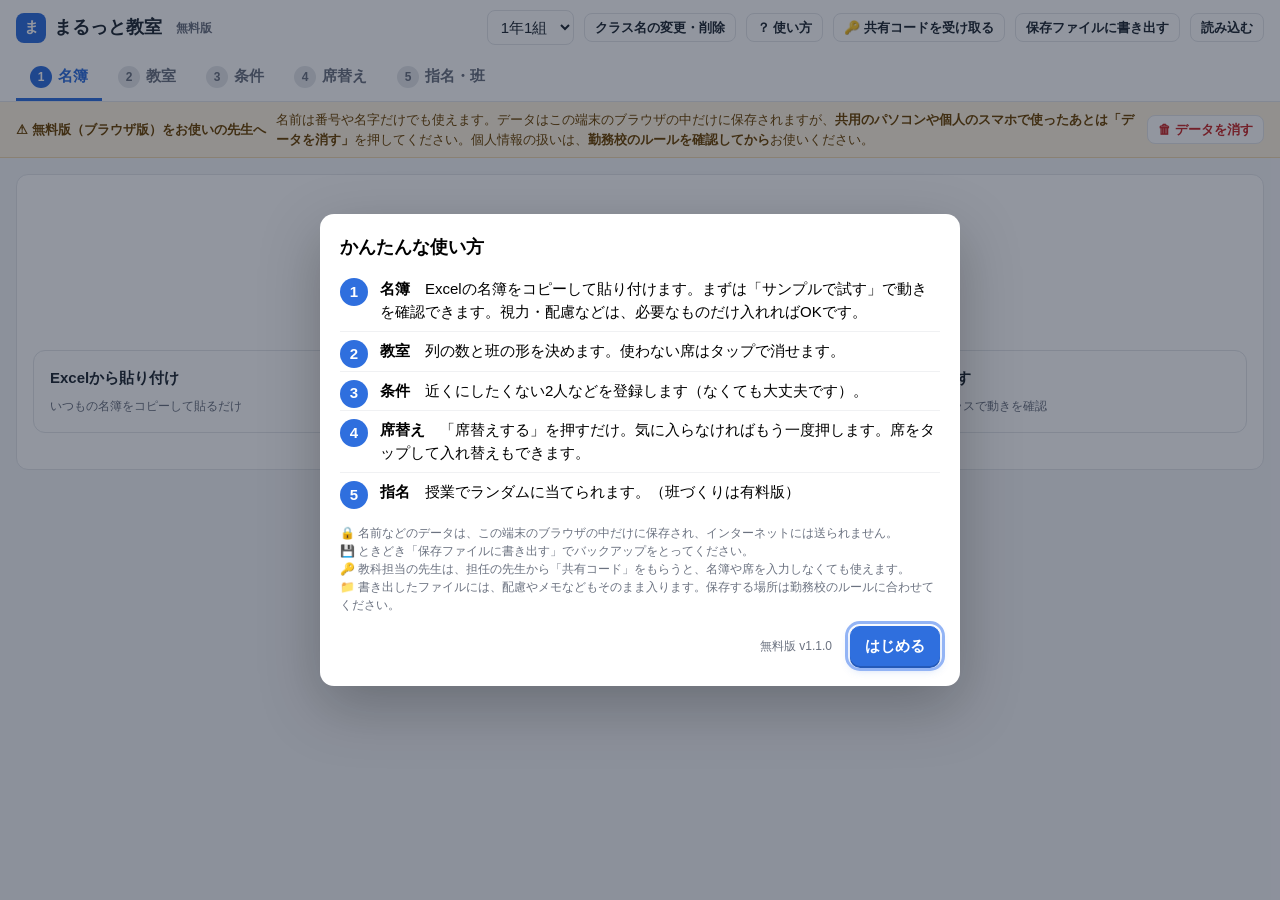
==== commit aa3391ef: "まるっと教室 無料版 v1.1.0 Co-Authored-By: Claude Opus 5.5 <noreply@anthropic.com> Claude-Session: https://cl" ====
--- a/tools/marutto/index.html
+++ b/tools/marutto/index.html
@@ -1,13 +1,14 @@
 <!doctype html>
-<!-- まるっと教室 無料版 v1.0.1 / 現役高校教員が作成 / 無断での再配布・改変・販売を禁止します -->
+<!-- まるっと教室 無料版 v1.1.0 / 現役高校教員が作成 / 無断での再配布・改変・販売を禁止します -->
 
 <html lang="ja">
 <head>
 <meta charset="utf-8">
 <meta name="viewport" content="width=device-width,initial-scale=1">
+<meta http-equiv="Content-Security-Policy" content="default-src 'none'; script-src 'unsafe-inline'; style-src 'unsafe-inline'; img-src data: blob:; connect-src 'none'; form-action 'none'; base-uri 'none'">
 <title>まるっと教室（無料版）</title>
 <style id="pageSize"></style>
-<style>:root{--bg:#f5f6f8;--panel:#fff;--ink:#1f2933;--sub:#6b7280;--line:#e3e6ea;--accent:#2f6fde;--accent-d:#2459b8;--accent-w:#eaf1ff;--ok:#178a4c;--ok-w:#e7f6ee;--warn:#a85a00;--warn-w:#fff4e0;--bad:#c62828;--bad-w:#fdecec;--r:12px}*{box-sizing:border-box}html,body{margin:0}body{background:var(--bg);color:var(--ink);font-family:"BIZ UDPGothic","BIZ UDPゴシック","BIZ UDGothic","Hiragino Kaku Gothic ProN","Hiragino Sans","Yu Gothic UI","Meiryo",sans-serif;font-size:15px;line-height:1.5}button,input,select,textarea{font:inherit;color:inherit}.top{background:var(--panel);border-bottom:1px solid var(--line);position:sticky;top:0;z-index:20}.top-in{max-width:1280px;margin:0 auto;padding:10px 16px;display:flex;align-items:center;gap:10px;flex-wrap:wrap}.logo{font-weight:700;font-size:18px;display:flex;align-items:center;gap:8px;margin-right:auto}.logo i{display:inline-grid;place-items:center;width:30px;height:30px;border-radius:8px;background:var(--accent);color:#fff;font-style:normal;font-size:15px}.tabs{max-width:1280px;margin:0 auto;padding:0 16px;display:flex;gap:2px;overflow-x:auto}.tab{border:0;background:none;padding:10px 14px;border-bottom:3px solid transparent;cursor:pointer;color:var(--sub);font-weight:700;white-space:nowrap}.tab b{display:inline-grid;place-items:center;width:22px;height:22px;border-radius:50%;background:var(--line);color:var(--sub);font-size:12px;margin-right:6px}.tab.on{color:var(--accent);border-color:var(--accent)}.tab.on b{background:var(--accent);color:#fff}main{max-width:1280px;margin:0 auto;padding:16px}.card{background:var(--panel);border:1px solid var(--line);border-radius:var(--r);padding:16px;margin-bottom:14px}.card h3{margin:0 0 8px;font-size:15px}.hint{color:var(--sub);font-size:13px;margin:0 0 12px}.btn{border:1px solid var(--line);background:var(--panel);border-radius:10px;padding:8px 14px;cursor:pointer;font-weight:700;display:inline-flex;align-items:center;gap:6px;justify-content:center;white-space:nowrap}.btn:hover{background:#f0f2f5}.btn.primary{background:var(--accent);border-color:var(--accent);color:#fff}.btn.primary:hover{background:var(--accent-d)}.btn.xl{font-size:18px;padding:14px 18px;width:100%;border-radius:12px}.btn.sm{padding:4px 10px;font-size:13px;border-radius:8px}.btn.ghost{border-color:transparent;background:none}.btn.danger{color:var(--bad)}.btn:disabled{opacity:.45;cursor:not-allowed}.row{display:flex;gap:8px;flex-wrap:wrap;align-items:center}.sp{flex:1}.field{display:flex;flex-direction:column;gap:4px;font-size:13px;color:var(--sub);font-weight:700}.field>*{color:var(--ink);font-weight:400}select,input[type=text],input[type=number],textarea{border:1px solid var(--line);border-radius:8px;padding:7px 9px;background:#fff;min-width:0}select:focus,input:focus,textarea:focus{outline:2px solid var(--accent-w);border-color:var(--accent)}input[type=checkbox]{width:18px;height:18px;accent-color:var(--accent);margin:0;cursor:pointer}.seg{display:inline-flex;background:#eef0f3;border-radius:10px;padding:3px;gap:2px;flex-wrap:wrap}.seg button{border:0;background:none;padding:7px 12px;border-radius:8px;cursor:pointer;font-weight:700;color:var(--sub)}.seg button.on{background:#fff;color:var(--ink);box-shadow:0 1px 3px rgba(0,0,0,.14)}.seg.full{display:flex}.seg.full button{flex:1;white-space:nowrap;padding:7px 6px}.chip{display:inline-flex;align-items:center;gap:6px;border:1px solid var(--line);border-radius:999px;padding:4px 12px;background:#fff;cursor:pointer;font-size:13px;font-weight:700;color:var(--sub);user-select:none}.chip.on{background:var(--accent-w);border-color:var(--accent);color:var(--accent)}.chip.off{background:var(--bad-w);border-color:#f3b4b4;color:var(--bad);text-decoration:line-through}.empty{text-align:center;padding:36px 16px;color:var(--sub)}.empty .big{font-size:40px}.steps{display:grid;grid-template-columns:repeat(auto-fit,minmax(200px,1fr));gap:10px;margin-top:14px;text-align:left}.steps .card{margin:0;cursor:pointer}.steps .card:hover{border-color:var(--accent)}.steps b{display:block;color:var(--ink);margin-bottom:4px}.tablewrap{overflow:auto;border:1px solid var(--line);border-radius:10px;max-height:70vh}table.roster{border-collapse:collapse;width:100%;min-width:640px;background:#fff}.roster th{position:sticky;top:0;background:#f8f9fb;z-index:1;font-size:12px;color:var(--sub);text-align:left;padding:8px 6px;border-bottom:1px solid var(--line);white-space:nowrap}.roster td{padding:3px 4px;border-bottom:1px solid #f0f1f3}.roster tr:hover td{background:#fafbfc}.roster input[type=text],.roster input[type=number],.roster select{width:100%;padding:5px 6px;border-color:transparent;background:transparent}.roster input[type=text]:hover,.roster input[type=number]:hover,.roster select:hover{border-color:var(--line)}.roster td.c{text-align:center}.roster .grp-seat{background:#fbfcff}.hide-seat .grp-seat,.hide-group .grp-group,.hide-memo .grp-memo{display:none}.seatgrid{display:grid;gap:6px;user-select:none}.board{margin:0 auto 10px;width:40%;min-width:140px;text-align:center;background:#3b4a5a;color:#fff;border-radius:8px;padding:6px;font-weight:700;letter-spacing:.3em}.board.bottom{margin:10px auto 0}.sides{display:flex;justify-content:space-between;font-size:12px;color:var(--sub);font-weight:700;margin-bottom:4px}.seat{position:relative;min-height:66px;border:2px solid var(--line);border-radius:10px;background:#fff;padding:14px 4px 4px;text-align:center;cursor:pointer;display:flex;flex-direction:column;justify-content:center;transition:transform .1s,box-shadow .1s;overflow:hidden}.seat:hover{box-shadow:0 2px 8px rgba(0,0,0,.08)}.seat.none{background:repeating-linear-gradient(45deg,#f3f4f6,#f3f4f6 6px,#eceef1 6px,#eceef1 12px);border-style:dashed;cursor:default;color:#b0b6bf;font-size:12px}.seat.vacant{color:#b0b6bf;font-size:12px;border-style:dashed}.seat.sel{outline:3px solid var(--accent);outline-offset:1px;transform:scale(1.03)}.seat.drop{outline:3px dashed var(--accent)}.seat.hit{outline:4px solid #f59e0b;outline-offset:1px}.seat .no{position:absolute;top:2px;left:6px;font-size:11px;color:var(--sub)}.seat .gno{position:absolute;top:2px;right:6px;font-size:11px;font-weight:700;color:var(--sub)}.seat .kana{font-size:11px;color:var(--sub);line-height:1.2;white-space:nowrap;overflow:hidden;text-overflow:ellipsis}.seat .nm{font-weight:800;font-size:17px;line-height:1.25;letter-spacing:.02em;font-feature-settings:"palt";color:#111827;word-break:keep-all;overflow-wrap:anywhere}.seat .ic{font-size:11px;line-height:1.2;margin-top:2px;min-height:13px;color:var(--sub)}.gl{margin-left:10px}.gt{margin-top:10px}.layout .seat{min-height:48px;padding:4px;font-weight:700;color:var(--accent)}.layout .seat.none{color:#b0b6bf}.seatwrap{display:grid;grid-template-columns:minmax(0,1fr) 320px;gap:14px;align-items:start}@media (max-width:900px){.seatwrap{grid-template-columns:1fr}}.side .card{margin-bottom:12px}.report{font-size:13px;border-radius:10px;padding:10px 12px;margin:0}.report.ok{background:var(--ok-w);color:var(--ok)}.report.warn{background:var(--warn-w);color:var(--warn)}.report ul{margin:6px 0 0;padding-left:18px}.list{display:flex;flex-direction:column;gap:6px;margin-top:8px}.list .it{display:flex;align-items:center;gap:8px;border:1px solid var(--line);border-radius:8px;padding:6px 8px;font-size:13px}.list .it span{flex:1}.unseated{display:flex;flex-wrap:wrap;gap:6px;margin-top:8px}.unseated .chip{cursor:grab}.legend{display:flex;flex-wrap:wrap;gap:10px;font-size:12px;color:var(--sub)}.opt{display:flex;gap:12px;align-items:flex-start;padding:10px 0;border-top:1px solid #f0f1f3}.opt:first-of-type{border-top:0}.opt .t{font-weight:700}.opt .d{font-size:13px;color:var(--sub)}.opt .ctrl{margin-left:auto;flex-shrink:0}.cols2{display:grid;grid-template-columns:repeat(auto-fit,minmax(340px,1fr));gap:14px;align-items:start}@media (max-width:420px){.cols2{grid-template-columns:1fr}}.pickwrap{display:grid;grid-template-columns:minmax(0,1fr) 340px;gap:14px;align-items:start}@media (max-width:900px){.pickwrap{grid-template-columns:1fr}}.pickbox{text-align:center;padding:40px 16px}.pick-name{font-size:clamp(40px,8vw,96px);font-weight:900;letter-spacing:.03em;font-feature-settings:"palt";color:#111827;line-height:1.2;min-height:1.2em;word-break:keep-all}.pick-kana{font-size:20px;color:var(--sub);min-height:30px}.pick-sub{color:var(--sub);margin:6px 0 24px;min-height:24px}.pick-name.spin{color:#9aa3ae}#big{position:fixed;inset:0;background:#1f2933;z-index:100;display:none;align-items:center;justify-content:center}#big.on{display:flex}#bigFrame{background:#fff;display:flex;flex-direction:column;padding:16px;width:100%;height:100%;overflow:hidden}#big .ratio{font-size:12px;color:var(--sub);display:flex;align-items:center;gap:6px;white-space:nowrap}#big .ratio select{padding:4px 6px}#big .bar{display:flex;gap:8px;align-items:center;margin-bottom:10px}#big .bar h2{margin:0 auto 0 0;font-size:20px}#bigGrid{flex:1;display:flex;flex-direction:column;min-height:0}#bigGrid .seatgrid{flex:1;min-height:0}#bigGrid>.note{display:none}#bigGrid .seatgrid.wrap2 .nm{white-space:normal;word-break:break-all;line-height:1.15}#toast{z-index:300}#bigGrid .seat{padding-top:max(4px,calc(var(--skf,12px)*1.1))}#bigGrid .seat{min-height:0}#bigGrid .seat .nm{font-size:var(--sf,clamp(14px,2.6vw,40px))}#bigGrid .seat .kana{font-size:var(--skf,clamp(10px,1.1vw,16px))}dialog{border:0;border-radius:14px;padding:20px;max-height:92vh;overflow:auto;max-width:640px;width:calc(100% - 32px);box-shadow:0 20px 60px rgba(0,0,0,.25)}dialog::backdrop{background:rgba(15,23,42,.45)}dialog h3{margin:0 0 8px}dialog textarea{width:100%;height:220px;font-family:inherit}#toast{position:fixed;left:50%;bottom:24px;transform:translateX(-50%) translateY(20px);background:#1f2933;color:#fff;padding:10px 18px;border-radius:10px;font-weight:700;opacity:0;pointer-events:none;transition:.25s;z-index:200;max-width:calc(100% - 32px)}#toast.on{opacity:1;transform:translateX(-50%)}.note{font-size:12px;color:var(--sub)}.qgrid{display:grid;grid-template-columns:repeat(auto-fill,minmax(180px,1fr));gap:10px}.qcard{border:2px solid;border-radius:12px;padding:10px 12px}.qcard h4{margin:0 0 6px;font-size:16px;display:flex;justify-content:space-between;align-items:baseline}.qcard .qn{font-weight:800;font-size:20px;line-height:1.6;letter-spacing:.02em;font-feature-settings:"palt";color:#111827}.qcard .qn.pres{color:var(--accent)}#bigGrid .qgrid{grid-template-columns:repeat(auto-fit,minmax(230px,1fr));align-content:stretch;flex:1;min-height:0}#bigGrid .qcard{display:flex;flex-direction:column;justify-content:center;overflow:hidden;padding:4px 10px;border-width:3px}#bigGrid .qcard h4{font-size:var(--qh,clamp(14px,1.4vw,22px));margin:0;line-height:1.4;color:#4b5563}#bigGrid .qcard h4 .note{display:none}#bigGrid .qcard .qn{font-size:var(--qf,clamp(18px,2.3vw,34px));line-height:1.25;white-space:nowrap}#bigGrid .seat{border-width:3px}#bigGrid .seat .gno{font-size:max(10px,calc(var(--skf,12px)*.9))}.codebox{width:100%;height:96px;font-family:ui-monospace,Consolas,monospace;font-size:11px;word-break:break-all;resize:vertical}dialog .chip input{display:none}.gridscroll{overflow-x:auto;-webkit-overflow-scrolling:touch}.only-narrow{display:none}@media (max-width:900px){.only-narrow{display:inline-flex}}@media (pointer:coarse){.btn{min-height:44px}.btn.sm{min-height:38px;padding:6px 12px}.chip{min-height:36px;padding:6px 14px;font-size:14px}.seg button{min-height:40px}select,input[type=text],input[type=number],textarea{min-height:40px;font-size:16px}input[type=checkbox]{width:24px;height:24px}.roster input[type=text],.roster input[type=number],.roster select{min-height:40px;font-size:16px}.tab{padding:12px 16px}.seat{min-height:72px}}.guide{padding-left:0;list-style:none;counter-reset:g;margin:10px 0}.guide li{counter-increment:g;position:relative;padding:8px 0 8px 40px;border-top:1px solid #f0f1f3}.guide li:first-child{border-top:0}.guide li::before{content:counter(g);position:absolute;left:0;top:8px;width:28px;height:28px;border-radius:50%;background:var(--accent);color:#fff;display:grid;place-items:center;font-weight:700}.seat .cntb{position:absolute;top:2px;right:4px;min-width:18px;height:18px;border-radius:9px;background:#f59e0b;color:#fff;font-size:11px;font-weight:700;display:grid;place-items:center;padding:0 4px}.seat.absent{opacity:.35}.seat.absent .nm{text-decoration:line-through}.qn.gone{color:#b0b6bf;text-decoration:line-through}.prestop{display:flex;gap:8px;align-items:center;flex-wrap:wrap;margin-bottom:12px}.prespick{flex:1;display:flex;flex-direction:column;align-items:center;justify-content:center;text-align:center}#big .prespick .pick-name{font-size:min(var(--pf,clamp(64px,13vw,200px)),calc(var(--pw,100000px) / var(--len,3)));white-space:nowrap}#big .prespick{min-height:0;overflow:hidden}#big .prespick .pick-kana{font-size:calc(var(--pf,100px)*0.2);min-height:0}#big .prespick .pick-sub{font-size:max(16px,calc(var(--pf,100px)*0.15));margin-bottom:3vh}#bigGrid{overflow:hidden}.freebar{background:var(--warn-w);border-bottom:1px solid #f1d9b0}.freebar-in{max-width:1280px;margin:0 auto;padding:8px 16px;display:flex;gap:10px;align-items:center;flex-wrap:wrap;font-size:13px;color:#6b4300}.freebar-in span{flex:1;min-width:260px}.upsell{background:linear-gradient(135deg,#f4f8ff,#fff);border-color:#cfe0ff}:root{--ease:cubic-bezier(.2,.8,.2,1)}.btn,.chip,.seg button,.tab,.seat,.it{transition:background-color .15s,border-color .15s,color .15s,box-shadow .15s,transform .12s var(--ease)}.btn:active:not(:disabled),.chip:active,.seg button:active,.tab:active{transform:scale(.96)}.btn.primary{box-shadow:0 2px 0 var(--accent-d),0 4px 10px rgba(47,111,222,.25)}.btn.primary:active:not(:disabled){transform:translateY(2px) scale(.98);box-shadow:0 0 0 var(--accent-d),0 1px 4px rgba(47,111,222,.25)}.btn:focus-visible,.chip:focus-visible,.seg button:focus-visible,.tab:focus-visible,select:focus-visible,input:focus-visible{outline:3px solid #93b4f5;outline-offset:2px}.chip:hover{border-color:var(--accent)}.seat[data-seat]:hover{transform:translateY(-2px);box-shadow:0 6px 14px rgba(0,0,0,.10)}.seat[data-seat]:active{transform:scale(.97)}.seat.sel{animation:selpulse 1.2s ease-in-out infinite}@keyframes selpulse{50%{outline-color:#93b4f5}}.pop{animation:pop .45s var(--ease)}@keyframes pop{0%{transform:scale(.7);opacity:0}60%{transform:scale(1.06);opacity:1}100%{transform:scale(1)}}.qcard.in{animation:cardin .35s var(--ease) both;animation-delay:calc(var(--i)*30ms)}@keyframes cardin{from{transform:translateY(10px) scale(.96);opacity:0}to{transform:none;opacity:1}}.seat.hit{animation:pop .45s var(--ease)}.pick-name.spin{filter:blur(.5px)}#big .btn.primary.xl,#prMake{min-height:60px;font-size:22px;padding:12px 28px}@media (prefers-reduced-motion:reduce){*,*::before,*::after{animation:none!important;transition:none!important}}#print{display:none}@media print{body{background:#fff}body>*:not(#print){display:none!important}#print{display:block}*{-webkit-print-color-adjust:exact;print-color-adjust:exact}}.pp{display:flex;flex-direction:column;overflow:hidden}.ph{display:flex;justify-content:space-between;align-items:baseline;margin-bottom:2mm}.ph b{font-size:6mm}.ph span{font-size:3.5mm;color:#444}.pboard{align-self:center;border:0.4mm solid #333;border-radius:1.5mm;padding:1mm 12mm;font-size:4mm;font-weight:700;letter-spacing:2mm;margin:1mm 0 2mm}.psides{display:flex;justify-content:space-between;font-size:3mm;color:#555}.pgrid{display:grid;gap:1.5mm;flex:1;min-height:0}.pc{border:0.35mm solid #555;border-radius:1.5mm;display:flex;flex-direction:column;justify-content:center;align-items:center;text-align:center;position:relative;overflow:hidden;padding:0.5mm}.pc.none{border:0}.pc .pno{position:absolute;top:0.6mm;left:1mm;color:#555}.pc .pg{position:absolute;top:0.6mm;right:1mm;color:#555;font-weight:700}.pc .pk{color:#444;line-height:1.1}.pc .pn{font-weight:700;line-height:1.15;word-break:keep-all}.pc .pm{color:#333;line-height:1.15;max-width:100%;overflow:hidden;display:-webkit-box;-webkit-box-orient:vertical}.pc .pk,.pc .pn{white-space:nowrap;max-width:100%;overflow:hidden}</style>
+<style>:root{--bg:#f5f6f8;--panel:#fff;--ink:#1f2933;--sub:#6b7280;--line:#e3e6ea;--accent:#2f6fde;--accent-d:#2459b8;--accent-w:#eaf1ff;--ok:#178a4c;--ok-w:#e7f6ee;--warn:#a85a00;--warn-w:#fff4e0;--bad:#c62828;--bad-w:#fdecec;--r:12px}*{box-sizing:border-box}html,body{margin:0}body{background:var(--bg);color:var(--ink);font-family:"BIZ UDPGothic","BIZ UDPゴシック","BIZ UDGothic","Hiragino Kaku Gothic ProN","Hiragino Sans","Yu Gothic UI","Meiryo",sans-serif;font-size:15px;line-height:1.5}button,input,select,textarea{font:inherit;color:inherit}.top{background:var(--panel);border-bottom:1px solid var(--line);position:sticky;top:0;z-index:20}.top-in{max-width:1280px;margin:0 auto;padding:10px 16px;display:flex;align-items:center;gap:10px;flex-wrap:wrap}.logo{font-weight:700;font-size:18px;display:flex;align-items:center;gap:8px;margin-right:auto}.logo i{display:inline-grid;place-items:center;width:30px;height:30px;border-radius:8px;background:var(--accent);color:#fff;font-style:normal;font-size:15px}.tabs{max-width:1280px;margin:0 auto;padding:0 16px;display:flex;gap:2px;overflow-x:auto}.tab{border:0;background:none;padding:10px 14px;border-bottom:3px solid transparent;cursor:pointer;color:var(--sub);font-weight:700;white-space:nowrap}.tab b{display:inline-grid;place-items:center;width:22px;height:22px;border-radius:50%;background:var(--line);color:var(--sub);font-size:12px;margin-right:6px}.tab.on{color:var(--accent);border-color:var(--accent)}.tab.on b{background:var(--accent);color:#fff}main{max-width:1280px;margin:0 auto;padding:16px}.card{background:var(--panel);border:1px solid var(--line);border-radius:var(--r);padding:16px;margin-bottom:14px}.card h3{margin:0 0 8px;font-size:15px}.hint{color:var(--sub);font-size:13px;margin:0 0 12px}.btn{border:1px solid var(--line);background:var(--panel);border-radius:10px;padding:8px 14px;cursor:pointer;font-weight:700;display:inline-flex;align-items:center;gap:6px;justify-content:center;white-space:nowrap}.btn:hover{background:#f0f2f5}.btn.primary{background:var(--accent);border-color:var(--accent);color:#fff}.btn.primary:hover{background:var(--accent-d)}.btn.xl{font-size:18px;padding:14px 18px;width:100%;border-radius:12px}.btn.sm{padding:4px 10px;font-size:13px;border-radius:8px}.btn.ghost{border-color:transparent;background:none}.btn.danger{color:var(--bad)}.btn:disabled{opacity:.45;cursor:not-allowed}.row{display:flex;gap:8px;flex-wrap:wrap;align-items:center}.sp{flex:1}.field{display:flex;flex-direction:column;gap:4px;font-size:13px;color:var(--sub);font-weight:700}.field>*{color:var(--ink);font-weight:400}select,input[type=text],input[type=number],textarea{border:1px solid var(--line);border-radius:8px;padding:7px 9px;background:#fff;min-width:0}select:focus,input:focus,textarea:focus{outline:2px solid var(--accent-w);border-color:var(--accent)}input[type=checkbox]{width:18px;height:18px;accent-color:var(--accent);margin:0;cursor:pointer}.seg{display:inline-flex;background:#eef0f3;border-radius:10px;padding:3px;gap:2px;flex-wrap:wrap}.seg button{border:0;background:none;padding:7px 12px;border-radius:8px;cursor:pointer;font-weight:700;color:var(--sub)}.seg button.on{background:#fff;color:var(--ink);box-shadow:0 1px 3px rgba(0,0,0,.14)}.seg.full{display:flex}.seg.full button{flex:1;white-space:nowrap;padding:7px 6px}.chip{display:inline-flex;align-items:center;gap:6px;border:1px solid var(--line);border-radius:999px;padding:4px 12px;background:#fff;cursor:pointer;font-size:13px;font-weight:700;color:var(--sub);user-select:none}.chip.on{background:var(--accent-w);border-color:var(--accent);color:var(--accent)}.chip.off{background:var(--bad-w);border-color:#f3b4b4;color:var(--bad);text-decoration:line-through}.empty{text-align:center;padding:36px 16px;color:var(--sub)}.empty .big{font-size:40px}.steps{display:grid;grid-template-columns:repeat(auto-fit,minmax(200px,1fr));gap:10px;margin-top:14px;text-align:left}.steps .card{margin:0;cursor:pointer}.steps .card:hover{border-color:var(--accent)}.steps b{display:block;color:var(--ink);margin-bottom:4px}.tablewrap{overflow:auto;border:1px solid var(--line);border-radius:10px;max-height:70vh}table.roster{border-collapse:collapse;width:100%;min-width:640px;background:#fff}.roster th{position:sticky;top:0;background:#f8f9fb;z-index:1;font-size:12px;color:var(--sub);text-align:left;padding:8px 6px;border-bottom:1px solid var(--line);white-space:nowrap}.roster td{padding:3px 4px;border-bottom:1px solid #f0f1f3}.roster tr:hover td{background:#fafbfc}.roster input[type=text],.roster input[type=number],.roster select{width:100%;padding:5px 6px;border-color:transparent;background:transparent}.roster input[type=text]:hover,.roster input[type=number]:hover,.roster select:hover{border-color:var(--line)}.roster td.c{text-align:center}.roster .grp-seat{background:#fbfcff}.hide-seat .grp-seat,.hide-group .grp-group,.hide-memo .grp-memo{display:none}.seatgrid{display:grid;gap:6px;user-select:none}.board{margin:0 auto 10px;width:40%;min-width:140px;text-align:center;background:#3b4a5a;color:#fff;border-radius:8px;padding:6px;font-weight:700;letter-spacing:.3em}.board.bottom{margin:10px auto 0}.sides{display:flex;justify-content:space-between;font-size:12px;color:var(--sub);font-weight:700;margin-bottom:4px}.seat{position:relative;min-height:66px;border:2px solid var(--line);border-radius:10px;background:#fff;padding:14px 4px 4px;text-align:center;cursor:pointer;display:flex;flex-direction:column;justify-content:center;transition:transform .1s,box-shadow .1s;overflow:hidden}.seat:hover{box-shadow:0 2px 8px rgba(0,0,0,.08)}.seat.none{background:repeating-linear-gradient(45deg,#f3f4f6,#f3f4f6 6px,#eceef1 6px,#eceef1 12px);border-style:dashed;cursor:default;color:#b0b6bf;font-size:12px}.seat.vacant{color:#b0b6bf;font-size:12px;border-style:dashed}.seat.sel{outline:3px solid var(--accent);outline-offset:1px;transform:scale(1.03)}.seat.drop{outline:3px dashed var(--accent)}.seat.hit{outline:4px solid #f59e0b;outline-offset:1px}.seat .no{position:absolute;top:2px;left:6px;font-size:11px;color:var(--sub)}.seat .gno{position:absolute;top:2px;right:6px;font-size:11px;font-weight:700;color:var(--sub)}.seat .kana{font-size:11px;color:var(--sub);line-height:1.2;white-space:nowrap;overflow:hidden;text-overflow:ellipsis}.seat .nm{font-weight:800;font-size:17px;line-height:1.25;letter-spacing:.02em;font-feature-settings:"palt";color:#111827;word-break:keep-all;overflow-wrap:anywhere}.seat .ic{font-size:11px;line-height:1.2;margin-top:2px;min-height:13px;color:var(--sub)}.gl{margin-left:10px}.gt{margin-top:10px}.layout .seat{min-height:48px;padding:4px;font-weight:700;color:var(--accent)}.layout .seat.none{color:#b0b6bf}.seatwrap{display:grid;grid-template-columns:minmax(0,1fr) 320px;gap:14px;align-items:start}@media (max-width:900px){.seatwrap{grid-template-columns:1fr}}.side .card{margin-bottom:12px}.report{font-size:13px;border-radius:10px;padding:10px 12px;margin:0}.report.ok{background:var(--ok-w);color:var(--ok)}.report.warn{background:var(--warn-w);color:var(--warn)}.report ul{margin:6px 0 0;padding-left:18px}.list{display:flex;flex-direction:column;gap:6px;margin-top:8px}.list .it{display:flex;align-items:center;gap:8px;border:1px solid var(--line);border-radius:8px;padding:6px 8px;font-size:13px}.list .it span{flex:1}.unseated{display:flex;flex-wrap:wrap;gap:6px;margin-top:8px}.unseated .chip{cursor:grab}.legend{display:flex;flex-wrap:wrap;gap:10px;font-size:12px;color:var(--sub)}.opt{display:flex;gap:12px;align-items:flex-start;padding:10px 0;border-top:1px solid #f0f1f3}.opt:first-of-type{border-top:0}.opt .t{font-weight:700}.opt .d{font-size:13px;color:var(--sub)}.opt .ctrl{margin-left:auto;flex-shrink:0}.cols2{display:grid;grid-template-columns:repeat(auto-fit,minmax(340px,1fr));gap:14px;align-items:start}@media (max-width:420px){.cols2{grid-template-columns:1fr}}.pickwrap{display:grid;grid-template-columns:minmax(0,1fr) 340px;gap:14px;align-items:start}@media (max-width:900px){.pickwrap{grid-template-columns:1fr}}.pickbox{text-align:center;padding:40px 16px}.pick-name{font-size:clamp(40px,8vw,96px);font-weight:900;letter-spacing:.03em;font-feature-settings:"palt";color:#111827;line-height:1.2;min-height:1.2em;word-break:keep-all}.pick-kana{font-size:20px;color:var(--sub);min-height:30px}.pick-sub{color:var(--sub);margin:6px 0 24px;min-height:24px}.pick-name.spin{color:#9aa3ae}#big{position:fixed;inset:0;background:#1f2933;z-index:100;display:none;align-items:center;justify-content:center}#big.on{display:flex}#bigFrame{background:#fff;display:flex;flex-direction:column;padding:16px;width:100%;height:100%;overflow:hidden}#big .ratio{font-size:12px;color:var(--sub);display:flex;align-items:center;gap:6px;white-space:nowrap}#big .ratio select{padding:4px 6px}#big .bar{display:flex;gap:8px;align-items:center;margin-bottom:10px}#big .bar h2{margin:0 auto 0 0;font-size:20px}#bigGrid{flex:1;display:flex;flex-direction:column;min-height:0}#bigGrid .seatgrid{flex:1;min-height:0}#bigGrid>.note{display:none}#bigGrid .seatgrid.wrap2 .nm{white-space:normal;word-break:break-all;line-height:1.15}#toast{z-index:300}#bigGrid .seat{padding-top:max(4px,calc(var(--skf,12px)*1.1))}#bigGrid .seat{min-height:0}#bigGrid .seat .nm{font-size:var(--sf,clamp(14px,2.6vw,40px))}#bigGrid .seat .kana{font-size:var(--skf,clamp(10px,1.1vw,16px))}dialog{border:0;border-radius:14px;padding:20px;max-height:92vh;overflow:auto;max-width:640px;width:calc(100% - 32px);box-shadow:0 20px 60px rgba(0,0,0,.25)}dialog::backdrop{background:rgba(15,23,42,.45)}dialog h3{margin:0 0 8px}dialog textarea{width:100%;height:220px;font-family:inherit}#toast{position:fixed;left:50%;bottom:24px;transform:translateX(-50%) translateY(20px);background:#1f2933;color:#fff;padding:10px 18px;border-radius:10px;font-weight:700;opacity:0;pointer-events:none;transition:.25s;z-index:200;max-width:calc(100% - 32px)}#toast.on{opacity:1;transform:translateX(-50%)}.note{font-size:12px;color:var(--sub)}.qgrid{display:grid;grid-template-columns:repeat(auto-fill,minmax(180px,1fr));gap:10px}.qcard{border:2px solid;border-radius:12px;padding:10px 12px}.qcard h4{margin:0 0 6px;font-size:16px;display:flex;justify-content:space-between;align-items:baseline}.qcard .qn{font-weight:800;font-size:20px;line-height:1.6;letter-spacing:.02em;font-feature-settings:"palt";color:#111827}.qcard .qn.pres{color:var(--accent)}#bigGrid .qgrid{grid-template-columns:repeat(auto-fit,minmax(230px,1fr));align-content:stretch;flex:1;min-height:0}#bigGrid .qcard{display:flex;flex-direction:column;justify-content:center;overflow:hidden;padding:4px 10px;border-width:3px}#bigGrid .qcard h4{font-size:var(--qh,clamp(14px,1.4vw,22px));margin:0;line-height:1.4;color:#4b5563}#bigGrid .qcard h4 .note{display:none}#bigGrid .qcard .qn{font-size:var(--qf,clamp(18px,2.3vw,34px));line-height:1.25;white-space:nowrap}#bigGrid .seat{border-width:3px}#bigGrid .seat .gno{font-size:max(10px,calc(var(--skf,12px)*.9))}.codebox{width:100%;height:96px;font-family:ui-monospace,Consolas,monospace;font-size:11px;word-break:break-all;resize:vertical}dialog .chip input{display:none}.gridscroll{overflow-x:auto;-webkit-overflow-scrolling:touch}.only-narrow{display:none}@media (max-width:900px){.only-narrow{display:inline-flex}}@media (pointer:coarse){.btn{min-height:44px}.btn.sm{min-height:38px;padding:6px 12px}.chip{min-height:36px;padding:6px 14px;font-size:14px}.seg button{min-height:40px}select,input[type=text],input[type=number],textarea{min-height:40px;font-size:16px}input[type=checkbox]{width:24px;height:24px}.roster input[type=text],.roster input[type=number],.roster select{min-height:40px;font-size:16px}.tab{padding:12px 16px}.seat{min-height:72px}}.guide{padding-left:0;list-style:none;counter-reset:g;margin:10px 0}.guide li{counter-increment:g;position:relative;padding:8px 0 8px 40px;border-top:1px solid #f0f1f3}.guide li:first-child{border-top:0}.guide li::before{content:counter(g);position:absolute;left:0;top:8px;width:28px;height:28px;border-radius:50%;background:var(--accent);color:#fff;display:grid;place-items:center;font-weight:700}.seat .cntb{position:absolute;top:2px;right:4px;min-width:18px;height:18px;border-radius:9px;background:#f59e0b;color:#fff;font-size:11px;font-weight:700;display:grid;place-items:center;padding:0 4px}.seat.absent{opacity:.35}.seat.absent .nm{text-decoration:line-through}.qn.gone{color:#b0b6bf;text-decoration:line-through}.prestop{display:flex;gap:8px;align-items:center;flex-wrap:wrap;margin-bottom:12px}.prespick{flex:1;display:flex;flex-direction:column;align-items:center;justify-content:center;text-align:center}#big .prespick .pick-name{font-size:min(var(--pf,clamp(64px,13vw,200px)),calc(var(--pw,100000px) / var(--len,3)));white-space:nowrap}#big .prespick{min-height:0;overflow:hidden}#big .prespick .pick-kana{font-size:calc(var(--pf,100px)*0.2);min-height:0}#big .prespick .pick-sub{font-size:max(16px,calc(var(--pf,100px)*0.15));margin-bottom:3vh}#bigGrid{overflow:hidden}.freebar{background:var(--warn-w);border-bottom:1px solid #f1d9b0}.freebar-in{max-width:1280px;margin:0 auto;padding:8px 16px;display:flex;gap:10px;align-items:center;flex-wrap:wrap;font-size:13px;color:#6b4300}.freebar-in span{flex:1;min-width:260px}.upsell{background:linear-gradient(135deg,#f4f8ff,#fff);border-color:#cfe0ff}:root{--ease:cubic-bezier(.2,.8,.2,1)}.btn,.chip,.seg button,.tab,.seat,.it{transition:background-color .15s,border-color .15s,color .15s,box-shadow .15s,transform .12s var(--ease)}.btn:active:not(:disabled),.chip:active,.seg button:active,.tab:active{transform:scale(.96)}.btn.primary{box-shadow:0 2px 0 var(--accent-d),0 4px 10px rgba(47,111,222,.25)}.btn.primary:active:not(:disabled){transform:translateY(2px) scale(.98);box-shadow:0 0 0 var(--accent-d),0 1px 4px rgba(47,111,222,.25)}.btn:focus-visible,.chip:focus-visible,.seg button:focus-visible,.tab:focus-visible,select:focus-visible,input:focus-visible{outline:3px solid #93b4f5;outline-offset:2px}.chip:hover{border-color:var(--accent)}.seat[data-seat]:hover{transform:translateY(-2px);box-shadow:0 6px 14px rgba(0,0,0,.10)}.seat[data-seat]:active{transform:scale(.97)}.seat.sel{animation:selpulse 1.2s ease-in-out infinite}@keyframes selpulse{50%{outline-color:#93b4f5}}.pop{animation:pop .45s var(--ease)}@keyframes pop{0%{transform:scale(.7);opacity:0}60%{transform:scale(1.06);opacity:1}100%{transform:scale(1)}}.qcard.in{animation:cardin .35s var(--ease) both;animation-delay:calc(var(--i)*30ms)}@keyframes cardin{from{transform:translateY(10px) scale(.96);opacity:0}to{transform:none;opacity:1}}.seat.hit{animation:pop .45s var(--ease)}.pick-name.spin{filter:blur(.5px)}#big .btn.primary.xl,#prMake{min-height:60px;font-size:22px;padding:12px 28px}@media (prefers-reduced-motion:reduce){*,*::before,*::after{animation:none!important;transition:none!important}}.masked{filter:blur(8px);pointer-events:none;user-select:none}.scoretbl td input{width:60px;padding:4px 6px}.scoretbl th{white-space:normal;min-width:64px}.maptbl td{vertical-align:top}.maptbl input[type=text]{min-width:120px}input.tname{border:1px solid transparent;font-weight:700;padding:2px 4px;width:100%;background:transparent}input.tname:hover,input.tname:focus{border-color:var(--line);background:#fff}#scoreDlg{width:calc(100% - 32px)}.dropzone{border:2px dashed #b9c8e8;border-radius:12px;padding:16px;text-align:center;background:#f7faff;transition:background .15s,border-color .15s}.dropzone.over{background:var(--accent-w);border-color:var(--accent)}details summary{list-style:revert}#print{display:none}@media print{body{background:#fff}body>*:not(#print){display:none!important}#print{display:block}*{-webkit-print-color-adjust:exact;print-color-adjust:exact}}.pp{display:flex;flex-direction:column;overflow:hidden}.ph{display:flex;justify-content:space-between;align-items:baseline;margin-bottom:2mm}.ph b{font-size:6mm}.ph span{font-size:3.5mm;color:#444}.pboard{align-self:center;border:0.4mm solid #333;border-radius:1.5mm;padding:1mm 12mm;font-size:4mm;font-weight:700;letter-spacing:2mm;margin:1mm 0 2mm}.psides{display:flex;justify-content:space-between;font-size:3mm;color:#555}.pgrid{display:grid;gap:1.5mm;flex:1;min-height:0}.pc{border:0.35mm solid #555;border-radius:1.5mm;display:flex;flex-direction:column;justify-content:center;align-items:center;text-align:center;position:relative;overflow:hidden;padding:0.5mm}.pc.none{border:0}.pc .pno{position:absolute;top:0.6mm;left:1mm;color:#555}.pc .pg{position:absolute;top:0.6mm;right:1mm;color:#555;font-weight:700}.pc .pk{color:#444;line-height:1.1}.pc .pn{font-weight:700;line-height:1.15;word-break:keep-all}.pc .pm{color:#333;line-height:1.15;max-width:100%;overflow:hidden;display:-webkit-box;-webkit-box-orient:vertical}.pc .pk,.pc .pn{white-space:nowrap;max-width:100%;overflow:hidden}</style>
 </head>
 <body>
 
@@ -32,6 +33,7 @@
     <button class="tab" data-tab="rules"><b>3</b>条件</button>
     <button class="tab" data-tab="seat"><b>4</b>席替え</button>
     <button class="tab" data-tab="pick"><b>5</b>指名・班</button>
+    
   </nav>
 </div>
 
@@ -92,12 +94,13 @@
   
   <div class="row" style="margin-top:12px">
   
-  <span class="sp"></span><span class="note" style="margin-right:10px">無料版 v1.0.1</span><button class="btn primary" id="helpClose">はじめる</button></div>
+  <span class="sp"></span><span class="note" style="margin-right:10px">無料版 v1.1.0</span><button class="btn primary" id="helpClose">はじめる</button></div>
 </dialog>
+
 
 <div id="toast"></div>
 <div id="print"></div>
 
-<script>"use strict";const t=!1,e=t=>{if(!t.length)return 3;const e=[...t].sort(((t,e)=>t-e));return Math.min(8,e[Math.floor(.85*(e.length-1))])},n=t=>`<div class="card upsell"><b>🔓 有料版でできること</b><p class="note" style="margin:4px 0 8px">${t}</p><a class="btn sm" href="https://note.com/english_dx/n/n393ccea14a5d" target="_blank" rel="noopener">有料版について見る</a></div>`,s="marutto_kyoshitsu_v1",a="rakuraku_sekigae_v1",i=t=>document.querySelector(t),o=()=>Math.random().toString(36).slice(2,10),r=t=>String(t??"").replace(/[０-９]/g,(t=>String.fromCharCode(t.charCodeAt(0)-65248))).trim(),l=t=>{const e=parseFloat(r(t.no));return isNaN(e)?9999:e},c=t=>String(t??"").replace(/[&<>"']/g,(t=>({"&":"&amp;","<":"&lt;",">":"&gt;",'"':"&quot;","'":"&#39;"}[t]))),d=["#fde4e4","#fff0c2","#dcf3dc","#dbe8fd","#ece3ff","#ffe1ef","#d6f1f1","#ffe7d1","#e7ecf2","#eef6d0","#e4defd","#fbe2c0","#d9eefc","#f6dcf6"],p=["#e7a4a4","#e3c35a","#8fcf8f","#8fb2ef","#b79cf0","#ef9cc3","#86cccc","#efb37f","#aab6c4","#bcd37a","#a99ced","#e2b06a","#8cc3ea","#d99cd9"],u={"":"問題なし",front:"前の方",first:"最前列"},g={"":"なし",front:"前の方に",back:"後ろの方に",window:"窓側の列に",hall:"廊下側の列に",edge:"左右の端に"},m={apart:"隣・近くにしない（仲の良い子など）",far:"遠くに離す・別の班（トラブル防止）",near:"近くにする（サポート役など）"},h={A4:[297,210],B5:[257,182],A3:[420,297]};function f(e){return{id:o(),name:e,students:[],relations:[],layout:{rows:6,cols:6,disabled:[],gRows:2,gCols:2,window:"left"},settings:{frontRows:2,heightFront:!0,gender:!1,score:"none",clubSplit:!0,roleSplit:!1,leaderEach:!0,avoidSameSeat:!0,histStrength:2,histN:3,mode:"rules",numberStart:"hall",animate:!0,view:"student",icons:!0,paper:"A4",orient:"landscape",printType:"post"},arr:{},locks:[],history:[],patterns:[],pick:{done:[],absent:[],log:[],cnt:{},last:"",pmode:t?"fair":"random",target:"all",tval:"",exclude:!0,qsize:4,qmethod:"",qleader:!0,qrel:!0,quick:null}}}function b(t){return{id:o(),no:t??"",name:"",kana:"",gender:"",height:"",vision:"",front:!1,care:"",leader:!1,club:"",role:"",score:"",memo:""}}let v=null;try{v=JSON.parse(localStorage.getItem(s)||localStorage.getItem(a))}catch(t){v=null}function $(e){e.settings=Object.assign({frontRows:2,heightFront:!0,gender:!1,score:"none",clubSplit:!0,roleSplit:!1,leaderEach:!0,avoidSameSeat:!0,histStrength:2,histN:3,mode:"rules",numberStart:"hall",animate:!0,view:"student",icons:!0,paper:"A4",orient:"landscape",printType:"post"},e.settings||{}),e.layout=Object.assign({rows:6,cols:6,disabled:[],gRows:2,gCols:2,window:"left"},e.layout||{}),["students","relations","history","patterns","locks"].forEach((t=>{Array.isArray(e[t])||(e[t]=[])})),e.arr=e.arr||{};const n=e.pick&&e.pick.pmode;e.pick=Object.assign({done:[],absent:[],log:[],cnt:{},last:"",target:"all",tval:"",exclude:!0,qsize:4,qmethod:"",qleader:!0,qrel:!0,quick:null},e.pick||{}),n||(e.pick.pmode=!1===e.pick.exclude?"random":"once"),e.pick.cnt&&"object"==typeof e.pick.cnt||(e.pick.cnt={}),t||(Object.assign(e.settings,{leaderEach:!1,heightFront:!1,score:"none",clubSplit:!1,roleSplit:!1,gender:!1,avoidSameSeat:!1,histStrength:0}),"fair"===e.pick.pmode&&(e.pick.pmode="random"));const s=b();return e.students.forEach((t=>{for(const e in s)void 0===t[e]&&(t[e]=s[e])})),e}function y(){v.classes.forEach($),v.cur>=0&&v.cur<v.classes.length||(v.cur=0),v.ui=Object.assign({tab:"roster",cols:{seat:!0,group:!0,memo:!0}},v.ui||{})}v&&Array.isArray(v.classes)&&v.classes.length||(v={classes:[f("1年1組")],cur:0}),y();const k=()=>v.classes[v.cur];let w,x;function M(){clearTimeout(w),w=setTimeout((()=>{try{localStorage.setItem(s,JSON.stringify(v))}catch(t){S("ブラウザに保存できませんでした。「保存ファイルに書き出す」で保存してください")}}),250)}function S(t){const e=i("#toast");e.textContent=t,e.classList.add("on"),clearTimeout(x),x=setTimeout((()=>e.classList.remove("on")),2600)}function E(t,e){return t.students.find((t=>t.id===e))}function L(t){return t?t.name||"（"+(t.no||"?")+"番）":""}function A(t){for(let e=t.length-1;e>0;e--){const n=Math.floor(Math.random()*(e+1));[t[e],t[n]]=[t[n],t[e]]}return t}function j(){const t=new Date;return t.getFullYear()+"年"+(t.getMonth()+1)+"月"+t.getDate()+"日"}function q(t){const e=t.layout,n=new Set(e.disabled),s=[];for(let t=0;t<e.rows;t++)for(let a=0;a<e.cols;a++){const i=t+","+a;n.has(i)||s.push({r:t,c:a,key:i,bk:e.gCols?Math.floor(t/e.gRows)+"_"+Math.floor(a/e.gCols):"",g:-1})}if(!e.gCols)return s;const a=new Map;s.forEach((t=>a.set(t.bk,(a.get(t.bk)||0)+1)));const i=new Map([...a.keys()].map((t=>[t,t]))),o=t=>{for(;i.get(t)!==t;)t=i.get(t);return t},r=t=>[...a.keys()].reduce(((e,n)=>e+(o(n)===t?a.get(n):0)),0),l=e.gCols*e.gRows;if(!1!==e.merge&&a.size>1){const t=t=>a.get(t)<=l/2,e=[...a.keys()].sort(((t,e)=>a.get(t)-a.get(e)));for(const n of e){if(o(n)!==n||r(n)>l/2)continue;const[e,s]=n.split("_").map(Number),c=[[e,s-1],[e,s+1],[e-1,s],[e+1,s]].map((t=>t.join("_"))).filter((t=>a.has(t))).map((t=>({x:t,root:o(t)}))).filter((t=>t.root!==n));c.length&&(c.sort(((e,n)=>t(e.x)-t(n.x)||r(e.root)-r(n.root))),i.set(n,c[0].root))}}const c=new Map;return s.forEach((t=>{const e=o(t.bk);c.has(e)||c.set(e,c.size),t.g=c.get(e)})),s}function C(t){const e=new Set(q(t).map((t=>t.key))),n=new Set(t.students.map((t=>t.id))),s=new Set;for(const a of Object.keys(t.arr)){const i=t.arr[a];e.has(a)&&n.has(i)&&!s.has(i)?s.add(i):delete t.arr[a]}t.locks=t.locks.filter((t=>n.has(t)))}function T(t,e){for(const n in t.arr)if(t.arr[n]===e)return n;return null}function B(t){const e=t.layout;return"left"===e.window?{win:0,hall:e.cols-1}:{win:e.cols-1,hall:0}}function F(t){const e=new Map;for(const n of t){const t=Object.entries(n.map).map((([t,e])=>{const[s,a]=t.split(",").map(Number);return{id:e,r:s,c:a,g:n.gCols?Math.floor(s/n.gRows)+"_"+Math.floor(a/n.gCols):null}}));for(let n=0;n<t.length;n++)for(let s=n+1;s<t.length;s++){const a=t[n],i=t[s];let o=0;if(Math.max(Math.abs(a.r-i.r),Math.abs(a.c-i.c))<=1?o=1:a.g&&a.g===i.g&&(o=.5),o){const t=a.id<i.id?a.id+"|"+i.id:i.id+"|"+a.id;e.set(t,(e.get(t)||0)+o)}}}return e}const O=(t,e)=>t<e?t+"|"+e:e+"|"+t;function R(t,e){const n=new Int16Array(e).fill(-1);return t.forEach(((t,e)=>n[t]=e)),n}let N=null,D=null,I=[],H=!1;function z(){C(k()),i("#classSel").innerHTML=v.classes.map(((t,e)=>`<option value="${e}"${e===v.cur?" selected":""}>${c(t.name)}${t.srcId?" ⇄":""}</option>`)).join(""),document.querySelectorAll(".tab").forEach((t=>t.classList.toggle("on",t.dataset.tab===v.ui.tab))),{roster:P,room:X,rules:tt,seat:at,pick:jt}[v.ui.tab]()}i("#tabs").addEventListener("click",(t=>{const e=t.target.closest(".tab");e&&(v.ui.tab=e.dataset.tab,N=null,M(),z(),window.scrollTo(0,0))})),i("#classSel").addEventListener("change",(t=>{v.cur=+t.target.value,N=null,D=null,I=[],M(),z()})),i("#classAdd")&&i("#classAdd").addEventListener("click",(()=>{const t=prompt("新しいクラスの名前","");t&&(v.classes.push(f(t.trim())),v.cur=v.classes.length-1,v.ui.tab="roster",M(),z(),S("「"+t+"」を作りました"))})),i("#classMenu").addEventListener("click",(()=>{const t=k(),e=prompt("クラス名を変更できます。\n（このクラスを削除するときは「削除」と入力）",t.name);if(null!==e)return"削除"===e.trim()?1===v.classes.length?void S("最後のクラスは削除できません"):void(confirm("「"+t.name+"」のデータをすべて削除します。よろしいですか？")&&(v.classes.splice(v.cur,1),v.cur=0,M(),z(),S("削除しました"))):void(e.trim()&&(t.name=e.trim(),M(),z()))})),i("#exportBtn").addEventListener("click",(()=>{const t=new Date,e=t=>String(t).padStart(2,"0"),n=new Blob([JSON.stringify(v,null,1)],{type:"application/json"}),s=document.createElement("a");s.href=URL.createObjectURL(n),s.download="まるっと教室データ_"+t.getFullYear()+e(t.getMonth()+1)+e(t.getDate())+".json",document.body.appendChild(s),s.click(),s.remove(),setTimeout((()=>URL.revokeObjectURL(s.href)),2e3),S("保存ファイルを書き出しました")})),i("#importBtn").addEventListener("click",(()=>i("#importFile").click())),i("#importFile").addEventListener("change",(t=>{const e=t.target.files[0];if(!e)return;const n=new FileReader;n.onload=()=>{try{const t=JSON.parse(n.result);if(!t.classes)throw 0;if(!confirm("今のデータを、読み込んだファイルの内容に置き換えます。よろしいですか？"))return;v=t,y(),N=null,I=[],M(),z(),S("読み込みました")}catch(t){alert("このファイルは読み込めませんでした")}},n.readAsText(e),t.target.value=""}));const G=[{k:"no",l:"番号",g:"base",t:"num",w:62},{k:"name",l:"氏名",g:"base",t:"text",w:130},{k:"kana",l:"ふりがな",g:"base",t:"text",w:140},{k:"gender",l:"性別",g:"base",t:"sel",o:{"":"－",M:"男",F:"女"},w:64},{k:"vision",l:"視力",g:"seat",t:"sel",o:u,w:100},{k:"front",l:"前にしたい",g:"seat",t:"chk"},{k:"care",l:"特別な配慮",g:"seat",t:"sel",o:g,w:130},{p:1,k:"height",l:"身長",g:"seat",t:"num",w:72},{p:1,k:"leader",l:"リーダー",g:"group",t:"chk"},{p:1,k:"club",l:"部活",g:"group",t:"text",w:110},{p:1,k:"role",l:"係・委員",g:"group",t:"text",w:110},{p:1,k:"score",l:"成績",g:"group",t:"num",w:72},{k:"memo",l:"メモ",g:"memo",t:"text",w:220}].filter((e=>t||!e.p));function P(){const e=k(),n=v.ui.cols;if(!e.students.length)return void(i("#main").innerHTML='<div class="card empty"><div class="big">📋</div><h2 style="margin:6px 0">まずは名簿を入れましょう</h2>\n    <p class="hint" style="margin:0">名前などのデータは、この端末の中だけに保存されます。インターネットには送られません。</p>\n    <div class="steps">\n      <div class="card" data-act="paste"><b>Excelから貼り付け</b><span class="note">いつもの名簿をコピーして貼るだけ</span></div>\n      <div class="card" data-act="addN"><b>人数を決めて作る</b><span class="note">番号だけ先に作って、名前は後から</span></div>\n      <div class="card" data-act="sample"><b>サンプルで試す</b><span class="note">架空の36人のクラスで動きを確認</span></div>\n    </div></div>');const s=(n.seat?"":" hide-seat")+(n.group?"":" hide-group")+(n.memo?"":" hide-memo");i("#main").innerHTML=`<div class="card">\n    <div class="row" style="margin-bottom:10px">\n      <button class="btn primary" data-act="add">＋ 1人追加</button>\n      <button class="btn" data-act="paste">Excelから貼り付け</button>\n      <button class="btn" data-act="sortNo">番号順に並べる</button>\n      <button class="btn" data-act="numKana">ふりがな順に番号をふる</button>\n      <span class="sp"></span>\n      <span class="note">表示する項目：</span>\n      <span class="chip${n.seat?" on":""}" data-col="seat">席の条件</span>\n      ${t?`<span class="chip${n.group?" on":""}" data-col="group">班・成績</span>`:""}\n      <span class="chip${n.memo?" on":""}" data-col="memo">メモ</span>\n    </div>\n    <p class="hint">セルをクリックするとそのまま書きかえられます（自動で保存）。いま <b>${e.students.length}人</b>。</p>\n    <div class="tablewrap"><table class="roster${s}"><thead><tr>${G.map((t=>`<th class="grp-${t.g}">${t.l}</th>`)).join("")}<th></th></tr></thead>\n    <tbody>${e.students.map((t=>`<tr data-id="${t.id}">${G.map((e=>`<td class="grp-${e.g}${"chk"===e.t?" c":""}" ${e.w?`style="min-width:${e.w}px"`:""}>${function(t,e){const n=e[t.k];return"chk"===t.t?`<input type="checkbox" data-k="${t.k}"${n?" checked":""}>`:"sel"===t.t?`<select data-k="${t.k}">${Object.entries(t.o).map((([t,e])=>`<option value="${t}"${t===n?" selected":""}>${e}</option>`)).join("")}</select>`:`<input type="${"num"===t.t?"number":"text"}" data-k="${t.k}" value="${c(n)}">`}(e,t)}</td>`)).join("")}<td><button class="btn sm ghost danger" data-del="${t.id}" title="削除">✕</button></td></tr>`)).join("")}</tbody></table></div>\n    <div class="row" style="margin-top:10px"><span class="sp"></span><button class="btn sm danger" data-act="clear">名簿をすべて消す</button></div>\n  </div>`}function _(t){const e=t.target;if(!e.dataset.k)return;const n=e.closest("tr[data-id]");if(!n)return;const s=E(k(),n.dataset.id);s&&(s[e.dataset.k]="checkbox"===e.type?e.checked:e.value,M())}document.addEventListener("click",(t=>{if("roster"!==v.ui.tab)return;const e=k(),n=t.target.closest("[data-act]")?.dataset.act,s=t.target.closest("[data-col]")?.dataset.col,a=t.target.closest("[data-del]")?.dataset.del;if(s)return v.ui.cols[s]=!v.ui.cols[s],M(),void z();if(a){const t=E(e,a);confirm(L(t)+"さんを名簿から削除しますか？")&&(e.students=e.students.filter((t=>t.id!==a)),e.relations=e.relations.filter((t=>t.a!==a&&t.b!==a)),M(),z())}else if(n){if("add"===n){const t=Math.max(0,...e.students.map((t=>parseFloat(t.no)||0)));e.students.push(b(String(t+1))),M(),z();const n=document.querySelectorAll(".roster tbody tr:last-child input[data-k=name]");n[0]&&n[0].focus();const s=i(".tablewrap");s&&(s.scrollTop=s.scrollHeight)}if("addN"===n){const t=parseInt(prompt("クラスの人数を入れてください","35"));if(!(t>0&&t<=80))return;for(let n=1;n<=t;n++)e.students.push(b(String(n)));M(),z()}if("paste"===n&&(i("#pasteText").value="",Z(),i("#pasteDlg").showModal(),setTimeout((()=>i("#pasteText").focus()),50)),"sample"===n){const t=function(){let t=20261108;const e=()=>{t|=0,t=t+1831565813|0;let e=Math.imul(t^t>>>15,1|t);return e=e+Math.imul(e^e>>>7,61|e)^e,((e^e>>>14)>>>0)/4294967296},n=[["陽翔","はると"],["蓮","れん"],["悠真","ゆうま"],["湊","みなと"],["大翔","ひろと"],["颯太","そうた"],["樹","いつき"],["陸","りく"],["海斗","かいと"],["健太","けんた"],["翔","しょう"],["拓海","たくみ"],["優斗","ゆうと"],["航","わたる"],["奏太","かなた"],["大和","やまと"],["亮","りょう"],["晴","はる"]],s=[["結衣","ゆい"],["陽菜","ひな"],["美咲","みさき"],["葵","あおい"],["凛","りん"],["さくら","さくら"],["芽依","めい"],["心春","こはる"],["花","はな"],["莉子","りこ"],["七海","ななみ"],["彩","あや"],["優花","ゆうか"],["美羽","みう"],["千尋","ちひろ"],["遥","はるか"],["杏","あん"],["楓","かえで"]],a=["サッカー","バスケ","吹奏楽","テニス","陸上","美術","軽音","バレー","",""],i=[["青木","あおき"],["浅野","あさの"],["石田","いしだ"],["井上","いのうえ"],["上野","うえの"],["遠藤","えんどう"],["大西","おおにし"],["岡本","おかもと"],["加藤","かとう"],["川口","かわぐち"],["北村","きたむら"],["木下","きのした"],["小林","こばやし"],["斉藤","さいとう"],["坂本","さかもと"],["清水","しみず"],["杉本","すぎもと"],["高橋","たかはし"],["竹内","たけうち"],["田中","たなか"],["中川","なかがわ"],["西村","にしむら"],["野口","のぐち"],["橋本","はしもと"],["林","はやし"],["原田","はらだ"],["平野","ひらの"],["藤井","ふじい"],["前田","まえだ"],["松本","まつもと"],["三宅","みやけ"],["森","もり"],["山口","やまぐち"],["山本","やまもと"],["吉田","よしだ"],["和田","わだ"]].map(((t,i)=>{const o=i%2==0,r=(o?n:s)[Math.floor(i/2)%18],l=b();return l.name=t[0]+" "+r[0],l.kana=t[1]+" "+r[1],l.gender=o?"M":"F",l.height=String(Math.round(o?160+20*e():150+15*e())),l.score=String(Math.round(40+55*e())),l.club=a[Math.floor(e()*a.length)],l}));i.sort(((t,e)=>t.kana.localeCompare(e.kana,"ja"))),i.forEach(((t,e)=>t.no=String(e+1))),["学級委員","体育委員","文化委員","図書委員","保健委員","美化委員","放送委員","選挙管理委員"].forEach(((t,e)=>i[(5*e+2)%36].role=t)),[0,4,8,12,16,20,24,28,32].forEach((t=>i[t].leader=!0)),i[5].vision="front",i[5].memo="眼鏡を忘れることがある",i[17].vision="front",i[26].vision="first",i[11].care="hall",i[11].memo="体調により途中退室あり（入口近く）",i[30].front=!0,i[30].memo="集中しやすいよう前方希望";const r=f(k().students.length?"サンプル組":k().name);return r.students=i,r.relations=[{id:o(),a:i[1].id,b:i[2].id,type:"apart"},{id:o(),a:i[9].id,b:i[10].id,type:"apart"},{id:o(),a:i[14].id,b:i[22].id,type:"far"}],r}();e.students.length?(v.classes.push(t),v.cur=v.classes.length-1):(t.name=e.name,v.classes[v.cur]=t),M(),z(),S("サンプルのクラスを入れました")}if("sortNo"===n&&(e.students.sort(((t,e)=>l(t)-l(e))),M(),z()),"numKana"===n){if(!confirm("ふりがなの50音順に、番号を1からふり直します。よろしいですか？"))return;e.students.sort(((t,e)=>(t.kana||t.name).localeCompare(e.kana||e.name,"ja"))),e.students.forEach(((t,e)=>t.no=String(e+1))),M(),z()}"clear"===n&&confirm("このクラスの名簿をすべて消します。よろしいですか？")&&(e.students=[],e.relations=[],e.arr={},e.locks=[],M(),z())}})),document.addEventListener("input",(t=>{"roster"===v.ui.tab&&_(t)})),document.addEventListener("change",(t=>{"roster"===v.ui.tab&&_(t)})),i("#pasteCancel").addEventListener("click",(()=>i("#pasteDlg").close()));const K=/^(男|女|M|F|m|f|男子|女子|男性|女性)$/,J=t=>/^(男|M|m|男子|男性)$/.test(t)?"M":/^(女|F|f|女子|女性)$/.test(t)?"F":"",U=/^\d+([-‐－ー―_]\d+)*$/,V=/^[ぁ-んァ-ヶー・\s\u3000]+$/,W=t=>(t=r(t),/[-‐－ー―_]/.test(t)?String(parseInt(t.split(/[-‐－ー―_]/).pop(),10)):t),Q=t=>{let e=r(t).replace(/[\s\u3000()（）「」【】\[\].:：#＃・]/g,"").toLowerCase().replace(/[ァ-ヶ]/g,(t=>String.fromCharCode(t.charCodeAt(0)-96))).replace(/ﾌﾘｶﾞﾅ|ﾌﾘｶﾅ/g,"ふりがな").replace(/ﾖﾐ/g,"よみ").replace(/ｶﾅ/g,"かな");if(/^(番号|出席番号|出席no|出席番|出番|no|number|番)$/.test(e))return"no";if(/^(学籍番号|生徒番号|学籍no)$/.test(e))return"no2";if(/^(性別|男女|性|gender|sex)$/.test(e))return"gender";if(/ふりがな|よみがな|よみ|かな/.test(e)){const t=e.replace(/ふりがな|よみがな|よみ|かな/g,"");return""===t||/^(氏名|名前|生徒名|生徒氏名)$/.test(t)?"kana":/^(姓|氏|苗字|名字|せい)$/.test(t)?"ksei":/^(名|めい)$/.test(t)?"kmei":""}return"せい"===e?"ksei":"めい"===e?"kmei":/^(氏名|名前|生徒名|生徒氏名|氏名漢字|漢字氏名|name)$/.test(e)?"name":/^(姓|氏|苗字|名字|姓漢字)$/.test(e)?"sei":/^(名|名漢字)$/.test(e)?"mei":""};function Y(t){const e=String(t||"").split(/\r?\n/).map((t=>t.replace(/^[ \u3000]+|[ \u3000\t]+$/g,""))).filter((t=>t.trim())),n=e.some((t=>t.includes("\t"))),s=t=>(n?t.split("\t"):t.split(/,|、/)).map((t=>t.trim())),a=t=>n?t.includes("\t"):/,|、/.test(t),i=[];let o=0,l=null;if(e.length){const t=s(e[0]).map(Q),n={};t.forEach(((t,e)=>{t&&!(t in n)&&(n[t]=e)})),null==n.no&&null!=n.no2&&(n.no=n.no2);const a=["name","sei","mei","kana","ksei","kmei"].some((t=>t in n));(a||Object.keys(n).length>=2||/氏名|名前|番号|ふりがな/.test(e[0]))&&(o=1,!a||null==n.name&&null==n.sei&&null==n.mei&&null==n.kana||(l=n))}const c=e.slice(o),d=c.filter(a).map(s);if(!l&&d.length){const t=Math.max(...d.map((t=>t.length))),e=[];for(let n=0;n<t;n++){const t=d.map((t=>t[n]||"")).filter(Boolean),s=e=>t.length&&t.every((t=>e.test(t)));e[n]=t.length?s(K)?"gender":t.every((t=>U.test(r(t))))?"no":t.every((t=>/(年|組|学年|年生|クラス|コース|科)$|^\d+年/.test(t)||/^[A-Za-zＡ-Ｚａ-ｚ]$/.test(t)))?"skip":t.filter((t=>V.test(t))).length>=Math.max(1,.8*t.length)?"kana":"text":""}l={};const n=t=>e.indexOf(t);l.name=n("text");const s=e.map(((t,e)=>"kana"===t?e:-1)).filter((t=>t>=0));l.name<0&&s.length&&(l.name=s.shift()),2===s.length&&s[1]===s[0]+1?(l.ksei=s[0],l.kmei=s[1],l.name>=0&&"text"===e[l.name+1]&&l.name+1<s[0]&&(l.sei=l.name,l.mei=l.name+1,delete l.name)):s.length&&(l.kana=s[0]);const a=e.map(((t,e)=>"no"===t?e:-1)).filter((t=>t>=0)),i=l.name??l.sei??t;if(a.length){const t=a.filter((t=>t<i));l.no=t.length?t[t.length-1]:a[0]}const o=n("gender");o>=0&&(l.gender=o),l.name<0&&delete l.name}return c.forEach((t=>{const e=b();if(a(t)){const n=s(t),a=t=>null!=l[t]&&n[l[t]]||"",i=(t,e)=>[a(t),a(e)].filter(Boolean).join(" ");e.name=a("name")||i("sei","mei"),e.kana=a("kana")||i("ksei","kmei");const o=a("no");o&&U.test(r(o))&&(e.no=W(o)),e.gender=J(a("gender")),K.test(e.kana)&&!e.gender&&(e.gender=J(e.kana),e.kana="")}else{const n=t.split(/[\s\u3000]+/).filter(Boolean);n.length>1&&U.test(r(n[0]))&&(e.no=W(n.shift())),n.length>1&&K.test(n[n.length-1])&&(e.gender=J(n.pop()));const s=n.findIndex((t=>/^[ぁ-んー]+$/.test(t)));s>0?(e.name=n.slice(0,s).join(" "),e.kana=n.slice(s).join(" ")):e.name=n.join(" ")}e.name&&i.push(e)})),i}function Z(){const t=i("#pastePrev");if(!t)return;const e=Y(i("#pasteText").value);e.length?t.innerHTML="最初の3人をこう読みとりました（番号／氏名／ふりがな／性別）　全"+e.length+"人<br>"+e.slice(0,3).map((t=>[t.no||"（自動）",t.name,t.kana||"－","M"===t.gender?"男":"F"===t.gender?"女":"－"].map(c).join("／"))).join("<br>"):t.innerHTML=i("#pasteText").value.trim()?"⚠ 名前が読み取れません。列の並びを確かめてください。":""}function X(){const t=k(),e=t.layout,n=q(t),s=e.gCols?e.gCols+"x"+e.gRows:"0";let a=`<div class="cols2"><div class="card">\n    <h3>教室の形</h3><p class="hint">席の数と班の形を決めます。下の図で席をクリックすると「使わない席」（通路・空き）にできます。</p>\n    <div class="row" style="gap:16px">\n      <label class="field">横の列（左右）<span class="row"><button class="btn sm" data-l="cols" data-d="-1">－</button><b style="min-width:28px;text-align:center">${e.cols}</b><button class="btn sm" data-l="cols" data-d="1">＋</button></span></label>\n      <label class="field">縦の列（前後）<span class="row"><button class="btn sm" data-l="rows" data-d="-1">－</button><b style="min-width:28px;text-align:center">${e.rows}</b><button class="btn sm" data-l="rows" data-d="1">＋</button></span></label>\n      <label class="field">窓の位置（生徒から見て）<div class="seg" id="winSeg"><button data-w="left" class="${"left"===e.window?"on":""}">左</button><button data-w="right" class="${"right"===e.window?"on":""}">右</button></div></label>\n    </div>\n    <div class="field" style="margin-top:14px">班の形<div class="seg" id="gSeg">${[["2x2","4人（2×2）"],["2x3","6人（横2×縦3）"],["3x2","6人（横3×縦2）"],["1x4","4人（縦1列）"],["0","班を作らない"]].map((([t,e])=>`<button data-g="${t}" class="${t===s?"on":""}">${e}</button>`)).join("")}</div></div>\n    <p class="note" style="margin-top:14px">使える席 <b>${n.length}</b> ／ 生徒 <b>${t.students.length}人</b> ${n.length<t.students.length?'<span style="color:var(--bad);font-weight:700">　席が足りません</span>':""}\n    ${e.gCols?"／ 班 <b>"+(Math.max(-1,...n.map((t=>t.g)))+1)+"</b>":""}</p>\n    <label class="row" style="margin:6px 0 10px;font-size:14px"><input type="checkbox" id="mergeChk"${!1!==e.merge?" checked":""}> 端にできる小さな班は、となりの班とまとめる</label>\n    <div class="row"><button class="btn sm" id="allOn">すべての席を使う</button></div>\n  </div>\n  <div class="card"><h3>教室の図（生徒から見た向き）</h3>${function(t){const e=t.layout,n=new Map(q(t).map((t=>[t.key,t]))),s=B(t);let a=`<p class="note" style="margin:0 0 8px">${e.gCols?"奇数の列・行で端にできる小さな班は、となりの班とまとめています。":""}</p><div class="board">教卓</div><div class="sides"><span>${0===s.win?"窓側":"廊下側"}</span><span>${0===s.win?"廊下側":"窓側"}</span></div><div class="seatgrid layout" style="grid-template-columns:repeat(${e.cols},minmax(0,1fr))">`;for(let t=0;t<e.rows;t++)for(let s=0;s<e.cols;s++){const i=t+","+s,o=n.get(i),r=s>0&&nt(e,n,t,s,t,s-1)?" gl":"",l=t>0&&nt(e,n,t,s,t-1,s)?" gt":"";a+=o?`<div class="seat${r}${l}" data-room="${i}" style="${o.g>=0?`background:${d[o.g%d.length]};border-color:${p[o.g%p.length]}`:""}">${o.g>=0?o.g+1+"班":"席"}</div>`:`<div class="seat none${r}${l}" data-room="${i}" style="cursor:pointer">使わない</div>`}return a+"</div>"}(t)}</div></div>`;i("#main").innerHTML=a}function tt(){const e=k(),s=e.settings,a=e.students.map((t=>`<option value="${t.id}">${c(t.no)}　${c(L(t))}</option>`)).join(""),o=(t,e,n)=>`<label class="opt"><div><div class="t">${e}</div><div class="d">${n}</div></div><span class="ctrl"><input type="checkbox" data-s="${t}"${s[t]?" checked":""}></span></label>`,r=(t,e,n,a)=>`<div class="opt"><div><div class="t">${e}</div><div class="d">${n}</div></div><span class="ctrl"><select data-s="${t}">${a.map((([e,n])=>`<option value="${e}"${String(s[t])===String(e)?" selected":""}>${n}</option>`)).join("")}</select></span></div>`;i("#main").innerHTML=`<div class="cols2">\n  <div>\n    <div class="card"><h3>必ず守る条件</h3><p class="hint">名簿の「視力」「特別な配慮」は、いつも最優先で守ります。</p>\n      ${r("frontRows","「前の方」とは","視力・前にしたい・配慮の「前の方」に使います",[[1,"1列目まで"],[2,"2列目まで"],[3,"3列目まで"]])}\n      ${t?o("leaderEach","各班にリーダーを1人ずつ","名簿で「リーダー」にチェックした生徒を、どの班にも必ず1人入れます"):""}\n    </div>\n    <div class="card"><h3>生徒どうしの組み合わせ</h3><p class="hint">近くにしたくない2人、離したい2人などを登録します。</p>\n      ${e.students.length<2?'<p class="note">名簿を先に入れてください。</p>':`\n      <div class="row"><select id="relA" style="flex:1">${a}</select><select id="relB" style="flex:1">${a}</select></div>\n      <div class="row" style="margin-top:8px"><select id="relT" style="flex:1">${Object.entries(m).map((([t,e])=>`<option value="${t}">${e}</option>`)).join("")}</select><button class="btn primary" id="relAdd">追加</button></div>`}\n      <div class="list">${e.relations.map((t=>{const n=E(e,t.a),s=E(e,t.b);return`<div class="it"><span><b>${c(L(n))}</b> と <b>${c(L(s))}</b><br><span class="note">${m[t.type]}</span></span><button class="btn sm ghost danger" data-rdel="${t.id}">✕</button></div>`})).join("")||'<p class="note">まだ登録はありません。</p>'}</div>\n    </div>\n  </div>\n  <div>${t?`\n    <div class="card"><h3>できるだけそろえる条件</h3><p class="hint">守れない場合もありますが、なるべく近づけます。</p>\n      ${o("heightFront","背の低い人を前に","名簿の「身長」を使います")}\n      ${r("score","成績の使い方","名簿の「成績」を使います",[["none","使わない"],["lowFront","成績が低い人を前に"],["highFront","成績が高い人を前に"],["balance","班ごとの平均をそろえる"]])}\n      ${o("clubSplit","同じ部活は別の班に","部活がかたよらないようにします")}\n      ${o("roleSplit","同じ係・委員は別の班に","")}\n      ${o("gender","男女が交互になるように","隣どうしが同じ性別にならないようにします")}\n    </div>\n    <div class="card"><h3>これまでの席替えを考える</h3><p class="hint">「この席で決定」したものが記録されます（いま <b>${e.history.length}回</b>）。</p>\n      ${o("avoidSameSeat","前回と同じ席にしない","")}\n      ${r("histStrength","前に近くだった人と離す","近く・同じ班になった回数が多い人ほど離します",[[0,"考えない"],[1,"弱め"],[2,"ふつう"],[3,"強め"]])}\n      ${r("histN","さかのぼる回数","",[[1,"前回だけ"],[2,"直近2回"],[3,"直近3回"],[5,"直近5回"],[99,"すべて"]])}\n      <div class="list">${e.history.slice().reverse().map((t=>`<div class="it"><span>${c(t.label)}</span><button class="btn sm ghost danger" data-hdel="${t.id}">✕</button></div>`)).join("")}</div>\n    </div>`:n("リーダーを各班に1人ずつ／背の順／成績（前に・班ごとにそろえる）／部活・係を別の班に／男女交互／前回と同じ席にしない・前に近くだった人と離す")}\n  </div></div>`}function et(t,e,n,s){if(!n)return"<span>空き</span>";t.settings;const a=[];s.icons&&(n.leader&&a.push("★"),t.locks.includes(n.id)&&a.push("🔒"),n.vision&&a.push("👀"),n.care&&a.push("♡"),n.front&&a.push("▲"),n.memo&&a.push("✎"));const i=s.counts&&s.counts[n.id];return`<span class="no">${c(n.no)}</span>${i?`<span class="cntb">${i}</span>`:e.g>=0&&s.gno?`<span class="gno">${e.g+1}班</span>`:""}<span class="kana">${c(n.kana)}</span><span class="nm">${c(L(n))}</span>${s.icons?`<span class="ic">${a.join(" ")}</span>`:""}`}function nt(t,e,n,s,a,i){if(!t.gCols)return!1;if(Math.floor(n/t.gRows)===Math.floor(a/t.gRows)&&Math.floor(s/t.gCols)===Math.floor(i/t.gCols))return!1;const o=e.get(n+","+s),r=e.get(a+","+i);return!(o&&r&&o.g===r.g)}function st(t,e){const n=t.layout,s=new Map(q(t).map((t=>[t.key,t]))),a=B(t),i="teacher"===e.view,o=i?0===a.win?"廊下側":"窓側":0===a.win?"窓側":"廊下側",r=i?0===a.win?"窓側":"廊下側":0===a.win?"廊下側":"窓側";let l=(e.fit?"":`<div class="gridscroll"><div style="min-width:${74*n.cols}px">`)+(i?"":'<div class="board">教卓</div>')+`<div class="sides"><span>${o}</span><span>${r}</span></div><div class="seatgrid" style="grid-template-columns:repeat(${n.cols},minmax(0,1fr));grid-template-rows:repeat(${n.rows},auto)">`;for(let a=0;a<n.rows;a++)for(let o=0;o<n.cols;o++){const r=i?n.rows-1-a:a,c=i?n.cols-1-o:o,u=r+","+c,g=s.get(u),m=o>0&&nt(n,s,r,c,r,i?c+1:c-1)?" gl":"",h=a>0&&nt(n,s,r,c,i?r+1:r-1,c)?" gt":"";if(!g){l+=`<div class="seat none${m}${h}"></div>`;continue}const f=t.arr[u],b=f?E(t,f):null,v=g.g>=0?`background:${d[g.g%d.length]};border-color:${p[g.g%p.length]}`:"";l+=`<div class="seat${b?"":" vacant"}${b&&e.absent&&e.absent.includes(b.id)?" absent":""}${m}${h}${N===u?" sel":""}" data-seat="${u}" ${b&&e.drag?'draggable="true"':""} style="${v}">${et(t,g,b,e)}</div>`}return l+="</div>"+(i?'<div class="board bottom">教卓</div>':"")+(e.fit?"":"</div></div>"),l}function at(){const e=k(),s=e.settings,a=(q(e),new Set(Object.values(e.arr))),o=e.students.filter((t=>!a.has(t.id))),r=Object.keys(e.arr).length>0,l=N&&e.arr[N]?E(e,e.arr[N]):null;let d="";D&&(d=D.err?`<p class="report warn">${c(D.err)}</p>`:D.ok?'<p class="report ok">✓ すべての条件を満たしました</p>':`<div class="report warn"><b>次の条件は満たせませんでした</b>（手で入れ替えて調整できます）<ul>${D.report.map((t=>`<li>${c(t)}</li>`)).join("")}</ul></div>`),i("#main").innerHTML=`<div class="seatwrap">\n  <div>\n    <div class="card">\n      ${e.from?`<p class="note" style="margin:0 0 10px">⇄ ${c(e.from)}から受け取った席（${c(e.recvAt)}）。担任の先生が席替えしたら、新しい共有コードを受け取ると更新できます。</p>`:""}\n      <div class="row" style="margin-bottom:10px">\n        <div class="seg" id="viewSeg"><button data-v="student" class="${"student"===s.view?"on":""}">生徒から見た図</button><button data-v="teacher" class="${"teacher"===s.view?"on":""}">先生から見た図</button></div>\n        <label class="chip${s.icons?" on":""}" id="iconChip">アイコン表示</label>\n        <span class="sp"></span>\n        <button class="btn sm" id="undoBtn" ${I.length?"":"disabled"}>↶ ひとつ戻す</button>\n        <button class="btn sm" id="bigBtn">⛶ 大きく表示</button>\n        <button class="btn primary sm only-narrow" id="goBtn2" ${H?"disabled":""}>🔀 席替えする</button>\n      </div>\n      <div id="seatGrid">${e.students.length?st(e,{view:s.view,icons:s.icons,gno:!0,drag:!0}):'<div class="empty">名簿を入れると、ここに座席が表示されます</div>'}</div>\n      ${o.length&&e.students.length?`<div style="margin-top:12px"><b style="font-size:13px">まだ席がない生徒（${o.length}人）</b><span class="note">　席にドラッグするか「席替えする」を押してください</span><div class="unseated">${o.map((t=>`<span class="chip" draggable="true" data-uns="${t.id}">${c(t.no)} ${c(L(t))}</span>`)).join("")}</div></div>`:""}\n      ${s.icons?`<div class="legend" style="margin-top:12px">${t?"<span>★ リーダー</span>":""}<span>🔒 席を固定</span><span>👀 視力</span><span>♡ 特別な配慮</span><span>▲ 前にしたい</span><span>✎ メモあり</span></div>`:""}\n      <p class="note" style="margin:8px 0 0">席をタップ（クリック）→ 別の席をタップで入れ替え。パソコンではドラッグでもOK。</p>\n    </div>\n  </div>\n  <div class="side">\n    <div class="card">\n      <div class="seg full" id="modeSeg" style="margin-bottom:10px">\n        <button data-m="rules" class="${"rules"===s.mode?"on":""}">条件どおり</button>\n        <button data-m="number" class="${"number"===s.mode?"on":""}">出席番号順</button>\n        <button data-m="random" class="${"random"===s.mode?"on":""}">ランダム</button>\n      </div>\n      <p class="note" style="margin:0 0 10px">${"rules"===s.mode?"「3 条件」で決めた条件をすべて使います。":"number"===s.mode?"テストのときなどに。番号順に縦に並べます。":"視力・特別な配慮だけ守り、あとはランダムに決めます。"}</p>\n      ${"number"===s.mode?`<label class="field" style="margin-bottom:10px">1番の席<select id="numStart"><option value="hall"${"hall"===s.numberStart?" selected":""}>廊下側のいちばん前から</option><option value="window"${"window"===s.numberStart?" selected":""}>窓側のいちばん前から</option></select></label>`:""}\n      <button class="btn primary xl" id="goBtn" ${H?"disabled":""}>${H?"⏳ 考えています…":"🔀 席替えする"}</button>\n      <label class="row" style="margin-top:10px;font-size:13px"><input type="checkbox" id="animChk"${s.animate?" checked":""}> シャッフルの演出をする</label>\n      ${e.locks.length?`<p class="note" style="margin:8px 0 0">🔒 固定中の生徒 ${e.locks.length}人は動きません　<button class="btn sm ghost" id="unlockAll">固定をすべて解除</button></p>`:""}\n    </div>\n    ${d?`<div class="card">${d}</div>`:""}\n    ${l?function(t,e){const n=t.locks.includes(e.id),s=T(t,e.id),a=q(t).find((t=>t.key===s)),i=F(t.history),o=t.students.filter((t=>t.id!==e.id)).map((t=>({o:t,n:i.get(O(e.id,t.id))||0}))).filter((t=>t.n>0)).sort(((t,e)=>e.n-t.n)).slice(0,5),r=[];return e.leader&&r.push("リーダー"),e.vision&&r.push("視力："+u[e.vision]),e.care&&r.push("配慮："+g[e.care]),e.front&&r.push("前にしたい"),e.club&&r.push(e.club),e.role&&r.push(e.role),""!==e.score&&r.push("成績 "+e.score),""!==e.height&&r.push(e.height+"cm"),`<div class="card"><div class="row"><h3 style="margin:0">${c(e.no)}　${c(L(e))}</h3><span class="sp"></span>${a&&a.g>=0?`<span class="chip">${a.g+1}班</span>`:""}</div>\n    <p class="note" style="margin:4px 0 8px">${c(e.kana)}</p>\n    <div class="row" style="gap:4px">${r.map((t=>`<span class="chip" style="cursor:default">${c(t)}</span>`)).join("")}</div>\n    <label class="field" style="margin-top:10px">メモ<textarea id="memoBox" rows="2">${c(e.memo)}</textarea></label>\n    <button class="btn" id="lockBtn" style="width:100%;margin-top:8px">${n?"🔓 固定を解除する":"🔒 この席に固定する"}</button>\n    ${o.length?`<p class="note" style="margin:10px 0 0">これまで近く・同じ班になった人：<br>${o.map((t=>c(L(t.o))+"（"+t.n+"）")).join("、")}</p>`:""}\n  </div>`}(e,l):""}\n    ${t?`<div class="card"><h3>保存</h3>\n      <button class="btn primary" id="decideBtn" style="width:100%" ${r?"":"disabled"}>✓ この席で決定（記録に残す）</button>\n      <p class="note" style="margin:6px 0 10px">決定した席は、次の席替えで「前回と同じ席」「近くになった回数」に使われます。</p>\n      <button class="btn" id="patBtn" style="width:100%" ${r?"":"disabled"}>パターンとして保存（テスト用など）</button>\n      <div class="list">${e.patterns.map((t=>`<div class="it"><span>${c(t.name)}<br><span class="note">${c(t.date)}</span></span><button class="btn sm" data-popen="${t.id}">開く</button><button class="btn sm ghost danger" data-pdel="${t.id}">✕</button></div>`)).join("")}</div>\n    </div>`:n("「この席で決定」して記録を残し、次の席替えに生かす／テスト用などのパターン保存／先生用（配慮・メモつき）の印刷")}\n    <div class="card"><h3>印刷</h3>\n      <div class="row">\n        <label class="field" style="flex:1">用紙<select data-ps="paper">${Object.keys(h).map((t=>`<option${s.paper===t?" selected":""}>${t}</option>`)).join("")}</select></label>\n        <label class="field" style="flex:1">向き<select data-ps="orient"><option value="landscape"${"landscape"===s.orient?" selected":""}>横</option><option value="portrait"${"portrait"===s.orient?" selected":""}>縦</option></select></label>\n      </div>\n      ${t?`<div class="seg full" id="ptSeg" style="margin:10px 0"><button data-pt="post" class="${"post"===s.printType?"on":""}">掲示用</button><button data-pt="teacher" class="${"teacher"===s.printType?"on":""}">先生用</button></div>`:'<div style="height:10px"></div>'}\n      <p class="note" style="margin:0 0 10px">${"post"===s.printType?"名前とふりがなだけを印刷します（配慮やメモは出ません）。":"番号・リーダー・配慮・メモも印刷します。<b>生徒には見せないでください。</b>"}<br>向きは上の「生徒から見た図／先生から見た図」と同じになります。用紙に合わせて大きさは自動で調整します。</p>\n      <button class="btn" id="printBtn" style="width:100%" ${r?"":"disabled"}>🖨 印刷する</button>\n    </div>\n  </div></div>`}function it(t,e,n){if(e===n)return;ot(t);const s=t.arr[e],a=t.arr[n];a?t.arr[e]=a:delete t.arr[e],s?t.arr[n]=s:delete t.arr[n],D=null,M()}function ot(t){I.push(JSON.stringify(t.arr)),I.length>30&&I.shift()}function rt(t){if(H)return;const e=k(),n=e.settings,s=function*(t,e){C(t);const n=q(t),s=t.students,a=s.length,i=n.length,o=t.settings;if(t.layout,!a)return{err:"名簿に生徒がいません。「1 名簿」で入力してください"};if(a>i)return{err:"席が足りません（席 "+i+"・生徒 "+a+"人）。「2 教室」で席を増やしてください"};if("number"===e){const e=B(t),a=0===("window"===o.numberStart?e.win:e.hall),i=[...n].sort(((t,e)=>a?t.c-e.c||t.r-e.r:e.c-t.c||t.r-e.r)),r=[...s].sort(((t,e)=>l(t)-l(e))),c={};return r.forEach(((t,e)=>c[i[e].key]=t.id)),{arr:c,report:[],ok:!0}}const r=new Map(s.map(((t,e)=>[t.id,e]))),c=new Map(n.map(((t,e)=>[t.key,e]))),d=new Int16Array(a).fill(-1),p=new Set(t.locks);for(const[e,n]of Object.entries(t.arr))p.has(n)&&r.has(n)&&c.has(e)&&(d[r.get(n)]=c.get(e));yield;const u=function(t,e,n){const s=t.students,a=s.length,i=e.length,o=t.settings,r=(t.layout,new Map(s.map(((t,e)=>[t.id,e])))),l=e.map((t=>t.r)),c=e.map((t=>t.c)),d=Math.min(...l),p=Math.max(...l),u=Math.min(...c),m=Math.max(...c),h=B(t),f=0===h.win?u:m,b=0===h.hall?u:m,v="random"!==n,$=Math.max(1,+o.frontRows||1),y=t=>{const e=t.map((t=>""===t||null==t||isNaN(+t)?null:+t)),n=e.filter((t=>null!==t));if(n.length<2)return e.map((()=>null));const s=Math.min(...n),a=Math.max(...n);return e.map((t=>null===t?null:a===s?.5:(t-s)/(a-s)))},k=(y(s.map((t=>t.height))),y(s.map((t=>t.score))).filter((t=>null!==t))),w=(k.length&&(k.reduce(((t,e)=>t+e),0),k.length),s.map((t=>t.vision))),x=s.map((t=>t.care)),M=s.map((t=>!!t.front)),S=(s.map((t=>t.gender)),s.map((t=>!!t.leader))),E=(s.map((t=>(t.club||"").trim())),s.map((t=>(t.role||"").trim())),S.filter(Boolean).length,t.relations.map((t=>({a:r.get(t.a),b:r.get(t.b),t:t.type}))).filter((t=>null!=t.a&&null!=t.b&&t.a!==t.b))),A=new Map(e.map(((t,e)=>[t.key,e]))),j=e.map(((t,e)=>{const n=[];for(let s=-1;s<=1;s++)for(let a=-1;a<=1;a++){if(!s&&!a)continue;const i=A.get(t.r+s+","+(t.c+a));void 0!==i&&i>e&&n.push(i)}return n})),q=e.map((t=>{const e=[];return[[0,1],[1,0]].forEach((([n,s])=>{const a=A.get(t.r+n+","+(t.c+s));void 0!==a&&e.push(a)})),e})),C=Math.max(-1,...e.map((t=>t.g)))+1,T=(Array.from({length:Math.max(C,0)},(()=>[])),new Array(Math.max(C,0)).fill(0));e.forEach((t=>{t.g>=0&&T[t.g]++}));const R=T.map((t=>t>=3?Math.max(3,t-1):t-1)),N=i>a,D=v&&+o.histStrength||0,I=new Float32Array(a*a);if(D){const e=F(t.history.slice(-Math.max(1,+o.histN||3)));for(let t=0;t<a;t++)for(let n=t+1;n<a;n++){const i=e.get(O(s[t].id,s[n].id))||0;I[t*a+n]=i,I[n*a+t]=i}}const H=t.history[t.history.length-1],z=new Array(a).fill(null);if(H)for(const[t,e]of Object.entries(H.map))r.has(e)&&(z[r.get(e)]=t);const G=(t,e)=>Math.max(Math.abs(t.r-e.r),Math.abs(t.c-e.c));function P(t,e){let n=0;switch("first"===w[t]&&e.r>d?n+=e.r-d:"front"===w[t]&&e.r-d>=$&&(n+=e.r-d-$+1),x[t]){case"front":e.r-d>=$&&(n+=e.r-d-$+1);break;case"back":e.r<p-1&&(n+=p-1-e.r);break;case"window":n+=Math.abs(e.c-f);break;case"hall":n+=Math.abs(e.c-b);break;case"edge":n+=Math.min(Math.abs(e.c-u),Math.abs(e.c-m))}return n}const _=Array.from({length:Math.max(C,0)},(()=>[]));e.forEach(((t,e)=>{t.g>=0&&_[t.g].push(e)}));const K=e.map((()=>[])),J=e.map((()=>[])),U=new Uint8Array(i*i),V=new Uint8Array(i*i);q.forEach(((t,e)=>t.forEach((t=>{K[e].push(t),K[t].push(e),U[e*i+t]=U[t*i+e]=1})))),j.forEach(((t,e)=>t.forEach((t=>{J[e].push(t),J[t].push(e),V[e*i+t]=V[t*i+e]=1}))));const W=Array.from({length:a},(()=>[]));E.forEach(((t,e)=>{W[t.a].push(e),t.b!==t.a&&W[t.b].push(e)}));const Q=new Int32Array(E.length);let Y=0;const Z=new Int16Array(Math.max(C,0)),X=new Int16Array(Math.max(C,0));let tt=0;function et(t,e){let n=1e3*P(t,e);return v?(M[t]&&e.r-d>=$&&(n+=300*(e.r-d-$+1)),n):n}function nt(t,n){const s=e[n[t.a]],a=e[n[t.b]],i=G(s,a);let o=0,r=0;return"apart"===t.t?i<=1?o+=1:s.g>=0&&s.g===a.g&&(r+=80):"far"===t.t?(s.g>=0&&s.g===a.g&&(o+=1),i<3&&(o+=3-i)):"near"===t.t&&i>1&&(r+=150*(i-1)),1e3*o+r}const st=[];function at(t,e){st.length=0;for(const n of _[t]){const t=e[n];t>=0&&st.push(t)}if(!st.length)return 0;let n=0;if(N){const e=R[t]-st.length;e>0&&(n+=150*e*e)}return n}function it(t,e){return e[t],0}function ot(t,n,s,a,i,o){let r=0;if(i>=0&&(r+=et(i,e[t[i]])),o>=0&&(r+=et(o,e[t[o]])),N&&(n[s]<0&&(r+=6*(p-e[s].r)),n[a]<0&&(r+=6*(p-e[a].r))),C>0){const t=e[s].g,i=e[a].g;t>=0&&(r+=at(t,n)),i>=0&&i!==t&&(r+=at(i,n)),r+=0}if(!v)return r;Y++;for(const e of[i,o])if(e>=0)for(const n of W[e])Q[n]!==Y&&(Q[n]=Y,r+=nt(E[n],t));return r+=it(s,n)+it(a,n)-function(t,e,n){return n[t],n[e],0}(s,a,n),r}function rt(t,e,n){t<0||e===n||(e>=0&&(Z[e]--,S[t]&&X[e]--,Z[e]||tt--),n>=0&&(Z[n]||tt++,Z[n]++,S[t]&&X[n]++))}function lt(t,n,s,a){const i=n[s],o=n[a];if(n[s]=o,n[a]=i,i>=0&&(t[i]=a),o>=0&&(t[o]=s),C>0){const t=e[s].g,n=e[a].g;rt(i,t,n),rt(o,n,t)}}return{cost:function(t,n){let s=0,o=0;for(let n=0;n<a;n++){const a=e[t[n]];s+=P(n,a),v&&M[n]&&a.r-d>=$&&(o+=300*(a.r-d-$+1))}if(N){for(let t=0;t<i;t++)n[t]<0&&(o+=6*(p-e[t].r));if(C>0){const n=new Array(C).fill(0);for(let s=0;s<a;s++){const a=e[t[s]].g;a>=0&&n[a]++}for(let t=0;t<C;t++)if(n[t]){const e=R[t]-n[t];e>0&&(o+=150*e*e)}}}if(!v)return 1e3*s+o;for(const n of E){const a=e[t[n.a]],i=e[t[n.b]],r=G(a,i);"apart"===n.t?r<=1?s+=1:a.g>=0&&a.g===i.g&&(o+=80):"far"===n.t?(a.g>=0&&a.g===i.g&&(s+=1),r<3&&(s+=3-r)):"near"===n.t&&r>1&&(o+=150*(r-1))}return 1e3*s+o},violations:function(t){const n=[];for(let i=0;i<a;i++){const a=e[t[i]],o=L(s[i]),r=x[i];if("first"===w[i]&&a.r>d?n.push(o+"さん：視力（最前列）"):"front"===w[i]&&a.r-d>=$&&n.push(o+"さん：視力（前の方）"),r){const t=w[i];w[i]="";const e=P(i,a);w[i]=t,e>0&&n.push(o+"さん：特別な配慮（"+g[r]+"）")}v&&M[i]&&a.r-d>=$&&n.push(o+"さん：前にしたい")}if(v)for(const a of E){const i=e[t[a.a]],o=e[t[a.b]],r=G(i,o),l=L(s[a.a])+"さんと"+L(s[a.b])+"さん";"apart"===a.t&&r<=1&&n.push(l+"：近くにしない"),"far"===a.t&&(i.g>=0&&i.g===o.g||r<3)&&n.push(l+"：遠くに離す"),"near"===a.t&&r>1&&n.push(l+"：近くにする")}return n},init:function(t,n){Z.fill(0),X.fill(0),tt=0;for(let n=0;n<a;n++){const s=e[t[n]].g;s>=0&&(Z[s]||tt++,Z[s]++,S[n]&&X[s]++)}},swap:lt,delta:function(t,e,n,s){const a=e[n],i=e[s],o=ot(t,e,n,s,a,i);return lt(t,e,n,s),ot(t,e,n,s,a,i)-o}}}(t,n,e);yield;const m=new Set([...d].filter((t=>t>=0))),h=[],f=[];for(let t=0;t<i;t++)m.has(t)||h.push(t);for(let t=0;t<a;t++)d[t]<0&&f.push(t);let b=null,v=1/0;const $=performance.now(),y=Math.min(6e4,800*a+5e3);for(let t=0;t<5;t++){const e=new Int16Array(i).fill(-1),n=Int16Array.from(d);for(let t=0;t<a;t++)n[t]>=0&&(e[n[t]]=t);const s=A([...h]);f.forEach(((t,a)=>{n[t]=s[a],e[s[a]]=t}));let o=u.cost(n,e);if(u.init(n,e),o<v&&(v=o,b=Int16Array.from(n)),h.length>1){let t=400;const s=Math.pow(75e-5,1/y),a=h.length;for(let i=0;i<y;i++){const r=h[Math.random()*a|0],l=h[Math.random()*a|0];if(r===l)continue;if(e[r]<0&&e[l]<0)continue;const c=o+u.delta(n,e,r,l);c<=o+1e-9||Math.random()<Math.exp((o-c)/t)?(o=c,o<v-1e-9&&(v=o,b=Int16Array.from(n))):u.swap(n,e,r,l),t*=s,2047&i||(yield)}}if(v=u.cost(b,R(b,i)),v<1e3&&t>=1)break;if(performance.now()-$>6e3)break}const k={};for(let t=0;t<a;t++)k[n[b[t]].key]=s[t].id;const w=u.violations(b);return{arr:k,report:w,ok:!w.length}}(e,n.mode);let a=null;const o=t=>{const e=performance.now()+t;let n;for(;performance.now()<e;)if(n=s.next(),n.done)return a=n.value,!0;return!1};if(o(8)&&a.err)return D=a,z(),void S(a.err);H=!0,z();const r=e.students.map((t=>L(t))),c=Date.now();let d=0;const p=()=>{a||o(25),n.animate&&Date.now()-d>=70&&(d=Date.now(),document.querySelectorAll("[data-seat] .nm, #bigGrid .seat .nm").forEach((t=>t.textContent=r[Math.random()*r.length|0])),document.querySelectorAll("[data-seat] .kana, #bigGrid .seat .kana").forEach((t=>t.textContent=""))),a&&(!n.animate||Date.now()-c>=1400)?(()=>{if(H=!1,a.err)return D=a,z(),void S(a.err);ot(e),e.arr=a.arr,D=a,N=null,M(),z(),i("#big").classList.contains("on")&&xt(),t&&t()})():setTimeout(p,n.animate?16:0)};p()}i("#pasteText").addEventListener("input",Z),i("#pasteOk").addEventListener("click",(()=>{const t=k(),e=i("#pasteText").value,n=document.querySelector("input[name=pmode]:checked").value,s=Y(e);if(!s.length)return void S("読み取れる名前がありませんでした");if("replace"===n){if(t.students.length&&!confirm("今の名簿（"+t.students.length+"人）を入れ替えます。"+(t.history.length?"これまでの席替えの記録（"+t.history.length+"回分）も消えます。":"")+"よろしいですか？"))return;t.students=[],t.relations=[],t.arr={},t.locks=[],t.history=[]}let a=Math.max(0,...t.students.map((t=>parseFloat(t.no)||0)));s.forEach((e=>{e.no||(e.no=String(++a)),t.students.push(e)})),i("#pasteDlg").close(),M(),z();{const e=q(t).length;S(s.length+"人を取り込みました"+(t.students.length>e?"。席が"+e+"しかありません。「2 教室」で席を増やしてください":""))}})),document.addEventListener("click",(t=>{if("room"!==v.ui.tab)return;const e=k(),n=e.layout,s=t.target.closest("[data-l]");if(s){const t=s.dataset.l;return n[t]=Math.max(1,Math.min(12,n[t]+ +s.dataset.d)),n.disabled=n.disabled.filter((t=>{const[e,s]=t.split(",").map(Number);return e<n.rows&&s<n.cols})),C(e),M(),void z()}const a=t.target.closest("[data-w]");if(a)return n.window=a.dataset.w,M(),void z();const i=t.target.closest("[data-g]");if(i){if("0"===i.dataset.g)n.gCols=0;else{const[t,e]=i.dataset.g.split("x").map(Number);n.gCols=t,n.gRows=e}return M(),void z()}const o=t.target.closest("[data-room]");if(o){const t=o.dataset.room,s=n.disabled.indexOf(t);return s>=0?n.disabled.splice(s,1):n.disabled.push(t),C(e),M(),void z()}"allOn"===t.target.id&&(n.disabled=[],M(),z()),"mergeChk"===t.target.id&&(n.merge=t.target.checked,M(),z())})),document.addEventListener("change",(t=>{if("rules"!==v.ui.tab)return;const e=t.target;e.dataset.s&&(k().settings[e.dataset.s]="checkbox"===e.type?e.checked:isNaN(+e.value)||""===e.value?e.value:+e.value,M())})),document.addEventListener("click",(t=>{if("rules"!==v.ui.tab)return;const e=k();if("relAdd"===t.target.id){const t=i("#relA").value,n=i("#relB").value,s=i("#relT").value;return t===n?void S("別々の2人を選んでください"):(e.relations=e.relations.filter((e=>!(e.a===t&&e.b===n||e.a===n&&e.b===t))),e.relations.push({id:o(),a:t,b:n,type:s}),M(),z(),void S("登録しました"))}const n=t.target.closest("[data-rdel]");if(n)return e.relations=e.relations.filter((t=>t.id!==n.dataset.rdel)),M(),void z();const s=t.target.closest("[data-hdel]");s&&confirm("この記録を消しますか？")&&(e.history=e.history.filter((t=>t.id!==s.dataset.hdel)),M(),z())})),document.addEventListener("click",(n=>{if("seat"!==v.ui.tab||i("#big").classList.contains("on"))return;const s=k(),a=s.settings,r=n.target,l=r.closest("#viewSeg [data-v]");if(l)return a.view=l.dataset.v,M(),void z();if(r.closest("#iconChip"))return a.icons=!a.icons,M(),void z();const m=r.closest("#modeSeg [data-m]");if(m)return a.mode=m.dataset.m,M(),void z();if(r.closest("#goBtn")||r.closest("#goBtn2"))return void rt();if("undoBtn"===r.id&&I.length)return s.arr=JSON.parse(I.pop()),C(s),D=null,M(),void z();if("bigBtn"===r.id)return void wt();if("unlockAll"===r.id)return s.locks=[],M(),void z();if("lockBtn"===r.id&&N){const t=s.arr[N],e=s.locks.indexOf(t);return e>=0?s.locks.splice(e,1):s.locks.push(t),M(),void z()}if("decideBtn"===r.id){const t=s.history[s.history.length-1];if(t&&JSON.stringify(t.map)===JSON.stringify(s.arr))return void S("この席は、すでに「"+t.label.split("　")[0]+"」として記録しています");const e=s.history.length+1;return s.history.push({id:o(),label:"第"+e+"回　"+j(),date:j(),map:{...s.arr},gRows:s.layout.gRows,gCols:s.layout.gCols}),M(),z(),void S("決定しました（第"+e+"回）")}if("patBtn"===r.id){const t=prompt("パターンの名前（例：テスト用、特別時間割用）","テスト用");if(!t)return;return s.patterns.push({id:o(),name:t,date:j(),map:{...s.arr}}),M(),z(),void S("「"+t+"」を保存しました")}const f=r.closest("[data-popen]");if(f){const t=s.patterns.find((t=>t.id===f.dataset.popen));return void(t&&(ot(s),s.arr={...t.map},C(s),D=null,M(),z(),S("「"+t.name+"」を開きました")))}const b=r.closest("[data-pdel]");if(b)return void(confirm("このパターンを削除しますか？")&&(s.patterns=s.patterns.filter((t=>t.id!==b.dataset.pdel)),M(),z()));const $=r.closest("#ptSeg [data-pt]");if($)return a.printType=$.dataset.pt,M(),void z();if("printBtn"===r.id)return void function(){t||(k().settings.printType="post");const n=k(),s=n.settings,a=n.layout,o=new Map(q(n).map((t=>[t.key,t]))),r=B(n);let[l,m]=h[s.paper]||h.A4;"portrait"===s.orient&&([l,m]=[m,l]);i("#pageSize").textContent=`@page{size:${l}mm ${m}mm;margin:8mm}`;const f=l-16-1,b=m-16-2,v="teacher"===s.view,$="teacher"===s.printType,y=b-22,w=f/a.cols,x=y/a.rows,M=Math.max(4,e(n.students.map((t=>L(t).replace(/\s/g,"").length)))+.5),S=Math.max(2.5,Math.min(x*($?.26:.34),(w-3)/M*1.05)),A=Math.max(1.8,Math.min(.45*S,.13*x)),C=Math.max(1.8,Math.min(3,.12*x)),T=v?0===r.win?"廊下側":"窓側":0===r.win?"窓側":"廊下側",F=v?0===r.win?"窓側":"廊下側":0===r.win?"廊下側":"窓側";let O="";for(let t=0;t<a.rows;t++)for(let e=0;e<a.cols;e++){const s=(v?a.rows-1-t:t)+","+(v?a.cols-1-e:e),i=o.get(s);if(!i){O+='<div class="pc none"></div>';continue}const r=n.arr[s]?E(n,n.arr[s]):null,l=i.g>=0?`background:${d[i.g%d.length]};border-color:${p[i.g%p.length]}`:"";if(!r){O+=`<div class="pc" style="${l}"></div>`;continue}let m="";if($){const t=[];r.leader&&t.push("★リーダー"),r.vision&&t.push("視力:"+u[r.vision]),r.care&&t.push("配慮:"+g[r.care]),r.memo&&t.push(r.memo),m=t.join(" / ")}const h=L(r)+($&&r.leader?"★":""),f=h.replace(/\s/g,"").length+.4,b=(w-2.5)/f<2.2&&f>6,y=b?Math.max(1.4,Math.min(S,(w-2.5)/Math.ceil(f/2),.28*x)):Math.max(1.4,Math.min(S,(w-2.5)/f)),k=Math.min(A,.7*y,(w-2)/Math.max(1,(r.kana||"").length)),M=Math.max(0,Math.floor((x-C-y*(b?2.4:1.2)-(k>1.3?1.2*k:0)-2)/(1.2*C)));O+=`<div class="pc" style="${l};padding-top:${(1.1*C).toFixed(2)}mm">${$?`<span class="pno" style="font-size:${C}mm">${c(r.no)}</span>`:""}${i.g>=0?`<span class="pg" style="font-size:${C}mm">${i.g+1}班</span>`:""}\n      ${k>1.3&&r.kana?`<span class="pk" style="font-size:${k.toFixed(2)}mm">${c(r.kana)}</span>`:""}<span class="pn" style="font-size:${y.toFixed(2)}mm${b?";white-space:normal;word-break:break-all":""}">${c(h)}</span>${m&&M>0?`<span class="pm" style="font-size:${C}mm;-webkit-line-clamp:${M}">${c(m)}</span>`:""}</div>`}const R='<div class="pboard">教卓</div>';i("#print").innerHTML=`<div class="pp" style="width:${f}mm;height:${b}mm">\n    <div class="ph"><b>${c(n.name)}　座席表${$?"（先生用）":""}</b><span>${j()}</span></div>\n    ${v?"":R}<div class="psides"><span>${T}</span><span>${F}</span></div>\n    <div class="pgrid" style="grid-template-columns:repeat(${a.cols},1fr);grid-template-rows:repeat(${a.rows},1fr)">${O}</div>\n    ${v?R:""}</div>`,setTimeout((()=>window.print()),50)}();const y=r.closest("[data-seat]");if(y&&!H){const t=y.dataset.seat;if(N&&N!==t){const e=N;return N=null,it(s,e,t),N=null,void z()}return N=N===t?null:s.arr[t]?t:null,void z()}})),document.addEventListener("change",(t=>{if("seat"!==v.ui.tab)return;const e=k().settings,n=t.target;"animChk"===n.id&&(e.animate=n.checked,M()),"numStart"===n.id&&(e.numberStart=n.value,M()),n.dataset.ps&&(e[n.dataset.ps]=n.value,M())})),document.addEventListener("input",(t=>{if("seat"!==v.ui.tab||"memoBox"!==t.target.id||!N)return;const e=E(k(),k().arr[N]);e&&(e.memo=t.target.value,M())}));let lt=null;document.addEventListener("dragstart",(t=>{const e=t.target.closest("[data-seat],[data-uns]");if(e){lt=e.dataset.seat?{k:e.dataset.seat}:{id:e.dataset.uns},t.dataTransfer.effectAllowed="move";try{t.dataTransfer.setData("text/plain","x")}catch(t){}}})),document.addEventListener("dragover",(t=>{const e=t.target.closest("#seatGrid [data-seat]");e&&lt&&(t.preventDefault(),document.querySelectorAll(".seat.drop").forEach((t=>t!==e&&t.classList.remove("drop"))),e.classList.add("drop"))})),document.addEventListener("dragleave",(t=>{const e=t.target.closest("[data-seat]");e&&e.classList.remove("drop")})),document.addEventListener("drop",(t=>{const e=t.target.closest("#seatGrid [data-seat]");if(!e||!lt)return;t.preventDefault();const n=k(),s=e.dataset.seat;lt.k?it(n,lt.k,s):(ot(n),n.arr[s]=lt.id,C(n),M()),lt=null,N=null,z()})),document.addEventListener("dragend",(()=>{lt=null,document.querySelectorAll(".seat.drop").forEach((t=>t.classList.remove("drop")))}));let ct="seat",dt="pick",pt=0;const ut=t=>Date.now()-t<600;function gt(){const e=k(),n=e.pick;i("#bigTitle").textContent=e.name,i("#bigView").style.display="none",i("#bigShuffle").style.display="none",t||(dt="pick");const s=t?`<div class="seg" id="presSeg"><button data-pv="pick" class="${"pick"===dt?"on":""}">🎯 指名</button><button data-pv="group" class="${"group"===dt?"on":""}">👥 ペア・班</button></div>`:"";let a="";if("pick"===dt){const t=Lt(e),n=Et;a=`<div class="prestop">${s}</div>\n      <div class="prespick">\n        <div class="pick-kana" id="prKana">${n?c(n.kana):""}</div>\n        <div class="pick-name${n&&ut(pt)?" pop":""}" id="prName" style="--len:${n?Math.max(3,ht(L(n))):3}">${n?c(L(n)):"？"}</div>\n        <div class="pick-sub" id="prSub">${n?qt(e,n):""}</div>\n        <button class="btn primary xl" id="prPick" style="max-width:420px" ${t.list.length&&!St?"":"disabled"}>🎯 指名する</button>\n        ${t.list.length?"":'<p class="note" style="margin-top:12px">指名できる人がいません（先生の画面でリセットできます）</p>'}\n      </div>`}else{const t=n.quick&&n.quick.groups&&n.quick.groups.length?n.quick:null;a=`<div class="prestop">${s}<span class="sp"></span>\n        ${"layout"!==n.qmethod?`<div class="seg" id="prSize">${[2,3,4,5,6].map((t=>`<button data-prs="${t}" class="${+n.qsize===t?"on":""}">${2===t?"ペア":t+"人"}</button>`)).join("")}</div>`:""}\n        <button class="btn" id="prPres" ${t?"":"disabled"}>🎤 発表者</button>\n        <button class="btn primary" id="prMake">👥 ${t?"もう一度つくる":"つくる"}</button></div>\n      ${t?qGridHTML(e,t,!0):'<div class="empty" style="font-size:20px">「つくる」を押してください</div>'}`}i("#bigGrid").innerHTML=a,ft(),bt()}function mt(){if(i("#big").classList.contains("on")&&"present"===ct)if("pick"===dt){const t=i("#prPick");t&&!t.disabled&&Ct({name:i("#prName"),kana:i("#prKana"),sub:i("#prSub"),btn:t},gt)}else t&&makeQuick(k())&&gt()}i("#bigGrid").addEventListener("click",(t=>{if("present"!==ct)return;const e=t.target,n=k().pick,s=e.closest("[data-pv]");if(s&&!St)return dt=s.dataset.pv,void gt();const a=e.closest("[data-prs]");if(a)return n.qsize=+a.dataset.prs,void(makeQuick(k())&&gt());e.closest("#prPick")||e.closest("#prMake")?mt():e.closest("#prPres")&&n.quick&&(n.quick.pres=n.quick.groups.map((t=>{const e=t.filter((t=>!n.absent.includes(t)));return e[Math.random()*e.length|0]})).filter(Boolean),M(),gt())})),document.addEventListener("keydown",(t=>{i("#big").classList.contains("on")&&"present"===ct&&!t.repeat&&[" ","Enter","ArrowRight","PageDown"].includes(t.key)&&(t.preventDefault(),mt())}));const ht=t=>[...String(t||"")].reduce(((t,e)=>t+(/[ -~]/.test(e)?.55:1)),0);function ft(){const t=i("#bigFrame"),e=v.ui.ratio||"auto";if(i("#bigRatio").value=e,"auto"===e)return t.style.width="100%",void(t.style.height="100%");const n=innerWidth,s=innerHeight,a=+e;t.style.width=Math.min(n,s*a)+"px",t.style.height=Math.min(s,n/a)+"px"}function bt(){if(!i("#big").classList.contains("on"))return;const t=k(),n=i("#bigGrid"),s=Math.max(3,...t.students.map((t=>ht(L(t))))),a=n.querySelector(".prespick");if(a){const n=a.clientWidth,s=a.clientHeight,i=Math.max(28,Math.min(.96*n/Math.max(3,e(t.students.map((t=>ht(L(t)))))),.5*s));a.style.setProperty("--pf",i+"px"),a.style.setProperty("--pw",.96*n+"px")}const o=n.querySelector(".qgrid");if(o){const t=[...o.children],e=t.length;if(e){const s=n.querySelector(".prestop"),a=n.clientWidth,i=n.clientHeight-(s?s.offsetHeight+12:0),r=10,l=Math.max(...t.map((t=>t.querySelectorAll(".qn").length))),c=Math.max(3,...t.map((t=>Math.max(0,...[...t.querySelectorAll(".qn")].map((t=>ht(t.textContent)+(t.classList.contains("pres")?.6:0)))))));let d={f:0,c:1,r:e};for(let t=1;t<=e;t++){const n=Math.ceil(e/t);if(n*t-e>=t)continue;const s=(a-r*(t-1))/t,o=(i-r*(n-1))/n,p=.95*Math.min((o-16)/(1.25*l+.8),(s-28)/(c+.3),96);p>d.f&&(d={f:p,c:t,r:n})}const p=Math.max(9,d.f);$t(d.f<11),o.style.gridTemplateColumns=`repeat(${d.c},minmax(0,1fr))`,o.style.gridTemplateRows=`repeat(${d.r},minmax(0,1fr))`,o.style.height=Math.max(0,i)+"px",o.style.gap=r+"px",o.style.setProperty("--qf",p+"px"),o.style.setProperty("--qh",Math.max(9,.55*p)+"px")}}const r=n.querySelector(".seatgrid");if(r&&!o){t.layout;const e=[...r.querySelectorAll(".seat:not(.none)")];if(!e.length)return;const n=Math.min(...e.map((t=>t.clientWidth))),a=Math.min(...e.map((t=>t.clientHeight)))+8,i=Math.min((a-12)/2.05,(n-10)/s,72),o=Math.min((a-12)/3.2,(n-10)/(Math.ceil(s/2)+.5),72),l=o>1.15*i,c=Math.max(9,l?o:i);r.classList.toggle("wrap2",l),r.style.setProperty("--sf",c+"px"),r.style.setProperty("--skf",Math.max(8,Math.min(.32*c,.12*a))+"px"),$t(c<11)}}let vt=!1;function $t(t){t&&!vt&&(vt=!0,S("文字がとても小さくなっています。「画面の形」を「自動」にするか、班の人数を増やしてください")),t||(vt=!1)}let yt=0;const kt=()=>{cancelAnimationFrame(yt),yt=requestAnimationFrame((()=>{ft(),bt()}))};function wt(t){ct=t||"seat",i("#big").classList.add("on"),xt();try{document.documentElement.requestFullscreen&&document.documentElement.requestFullscreen().catch((()=>{}))}catch(t){}}function xt(){!function(){const t=k();if("present"===ct)return void gt();i("#bigShuffle").style.display="",i("#bigView").style.display="",i("#bigShuffle").textContent="席替えする",i("#bigTitle").textContent=t.name+"　座席表",document.querySelectorAll("#bigView [data-v]").forEach((e=>e.classList.toggle("on",e.dataset.v===t.settings.view))),i("#bigGrid").innerHTML=st(t,{view:t.settings.view,icons:!1,gno:!0,drag:!1,fit:!0});const e=i("#bigGrid .seatgrid");e&&(e.style.gridTemplateRows=`repeat(${t.layout.rows},minmax(0,1fr))`)}(),ft(),bt()}function Mt(){i("#big").classList.remove("on");try{document.fullscreenElement&&document.exitFullscreen()}catch(t){}z()}window.addEventListener("resize",kt),document.addEventListener("fullscreenchange",kt),i("#bigRatio").addEventListener("change",(t=>{v.ui.ratio=t.target.value,M(),kt()})),i("#bigClose").addEventListener("click",Mt),i("#bigShuffle").addEventListener("click",(()=>{H||rt()})),i("#bigView").addEventListener("click",(t=>{const e=t.target.closest("[data-v]");e&&(k().settings.view=e.dataset.v,M(),xt())})),document.addEventListener("keydown",(t=>{"Escape"===t.key&&i("#big").classList.contains("on")&&Mt()}));let St=null,Et=null;function Lt(t){const e=t.pick,n=new Map(q(t).map((t=>[t.key,t])));let s=t.students.filter((t=>!e.absent.includes(t.id)));const a=e=>{const s=T(t,e);return s?n.get(s):null},i=e.tval;if("M"!==e.target&&"F"!==e.target||(s=s.filter((t=>t.gender===e.target))),"group"===e.target&&(s=s.filter((t=>{const e=a(t.id);return e&&String(e.g+1)===String(i)}))),"col"===e.target&&(s=s.filter((t=>{const e=a(t.id);return e&&String(e.c+1)===String(i)}))),"row"===e.target&&(s=s.filter((t=>{const e=a(t.id);return e&&String(e.r+1)===String(i)}))),"role"===e.target&&(s=s.filter((t=>(t.role||"").trim()&&(""===i||t.role.trim()===i)))),"leader"===e.target&&(s=s.filter((t=>t.leader))),"qgroup"===e.target){const t=e.quick&&e.quick.groups[(+i||1)-1]||[];s=s.filter((e=>t.includes(e.id)))}if("score"===e.target){const e=t.students.filter((t=>""!==t.score&&!isNaN(+t.score))).sort(((t,e)=>e.score-t.score)),n=e.length,a=Math.ceil(n/3),o="top"===i?e.slice(0,a):"mid"===i?e.slice(a,n-a):e.slice(n-a),r=new Set(o.map((t=>t.id)));s=s.filter((t=>r.has(t.id)))}const o=s.length;return"once"===e.pmode&&(s=s.filter((t=>!e.done.includes(t.id)))),{list:s,all:o}}const At={random:["完全ランダム","毎回、だれでも同じ確率で選びます。同じ人が続けて当たることもあります。"],fair:["当たった人ほど当たりにくく","当たった回数が多い人ほど当たりにくくなります。続けて当たる可能性も少しだけ残ります。"],once:["一度当たったら外す","全員に1回ずつ回ります。全員が当たったらリセットしてください。"]};function jt(){if(t||(v.ui.lesson="pick"),t&&"group"===(v.ui.lesson||"pick"))return void renderQuick();const e=k(),s=e.pick,a=q(e),o=Object.keys(e.arr).length>0,r=Math.max(-1,...a.map((t=>t.g)))+1,l=s.quick&&s.quick.groups&&s.quick.groups.length?s.quick:null,d=[...new Set(e.students.map((t=>(t.role||"").trim())).filter(Boolean))],p=[["all","全員"],...l?[["qgroup","つくった班で"]]:[],["M","男子"],["F","女子"],["leader","リーダー"],...o&&r>0?[["group","座席の班で"]]:[],...o?[["col","縦の列で"],["row","横の列で"]]:[],["score","成績で"],...d.length?[["role","係・委員"]]:[]];if(!t)for(let t=p.length-1;t>=0;t--)["all","M","F","col","row"].includes(p[t][0])||p.splice(t,1);p.some((t=>t[0]===s.target))||(s.target="all");let u="";const g=B(e);"qgroup"===s.target&&(u=`<select data-pk="tval">${l.groups.map(((t,e)=>`<option value="${e+1}"${String(s.tval)===String(e+1)?" selected":""}>${e+1}班（${t.length}人）</option>`)).join("")}</select>`),"group"===s.target&&(u=`<select data-pk="tval">${Array.from({length:r},((t,e)=>`<option value="${e+1}"${String(s.tval)===String(e+1)?" selected":""}>${e+1}班</option>`)).join("")}</select>`),"col"===s.target&&(u=`<select data-pk="tval">${Array.from({length:e.layout.cols},((t,e)=>`<option value="${e+1}"${String(s.tval)===String(e+1)?" selected":""}>${0===g.win?"窓側":"廊下側"}から${e+1}列目</option>`)).join("")}</select>`),"row"===s.target&&(u=`<select data-pk="tval">${Array.from({length:e.layout.rows},((t,e)=>`<option value="${e+1}"${String(s.tval)===String(e+1)?" selected":""}>前から${e+1}列目</option>`)).join("")}</select>`),"score"===s.target&&(u=`<select data-pk="tval">${[["top","上位（3分の1）"],["mid","中位"],["low","下位"]].map((([t,e])=>`<option value="${t}"${s.tval===t?" selected":""}>${e}</option>`)).join("")}</select>`),"role"===s.target&&(u=`<select data-pk="tval"><option value="">係のある人全員</option>${d.map((t=>`<option${s.tval===t?" selected":""}>${c(t)}</option>`)).join("")}</select>`),u&&!u.includes('value="'+s.tval+'"')&&"role"!==s.target&&(s.tval=(u.match(/value="([^"]*)"/)||[])[1]||"");const m=Lt(e),h=Et;if(i("#main").innerHTML=function(e){const n=v.ui.lesson||"pick";return`<div class="row" style="margin-bottom:12px">\n    <div class="seg" id="lessonSeg"><button data-ls="pick" class="${"pick"===n?"on":""}">🎯 指名する</button>${t?`<button data-ls="group" class="${"group"===n?"on":""}">👥 ペア・班</button>`:""}</div>\n    <button class="btn primary" id="presBtn" title="分け方などの設定をかくして、結果だけを大きく表示します">📺 みんなに見せる</button>\n    <span class="sp"></span>\n    ${v.classes.length>1?`<span class="note">クラス：</span>${v.classes.map(((t,e)=>`<span class="chip${e===v.cur?" on":""}" data-cls="${e}">${c(t.name)}</span>`)).join("")}`:""}\n  </div>${e.from?`<p class="note" style="margin:-4px 0 12px">⇄ ${c(e.from)}から受け取った席（${c(e.recvAt)}）</p>`:""}`}(e)+`<div class="pickwrap">\n    <div>\n      <div class="card pickbox">\n        <div class="pick-kana" id="pkKana">${h?c(h.kana):""}</div>\n        <div class="pick-name${h&&ut(pt)?" pop":""}" id="pkName">${h?c(L(h)):"？"}</div>\n        <div class="pick-sub" id="pkSub">${h?qt(e,h):"ボタンを押すと、ランダムに1人選びます"}</div>\n        <div class="row" style="justify-content:center;gap:10px">\n          <button class="btn primary xl" id="pickBtn" style="max-width:380px" ${m.list.length&&!St?"":"disabled"}>🎯 指名する</button>\n          <button class="btn" id="pkReset3" style="min-height:56px" title="当たった回数・記録をリセット">↺ リセット</button>\n        </div>\n        <p class="note">${At[s.pmode][0]} ／ 対象 ${m.all}人${"once"===s.pmode?` ／ <b>まだ当たっていない人 ${m.list.length}人</b>`:""}</p>\n        ${m.all?m.list.length?"":'<p class="report ok" style="display:inline-block">対象の全員を指名しました 🎉　<button class="btn sm" id="pkReset2">リセットしてもう一周</button></p>':'<p class="report warn" style="display:inline-block">対象の生徒がいません。「だれから選ぶ？」を変えてください。</p>'}\n      </div>\n      ${o?`<div class="card"><h3>座席</h3><p class="note" style="margin:-4px 0 8px">右上の数字は、リセットしてから当たった回数です。</p><div id="pickGrid">${st(e,{view:e.settings.view,icons:!1,gno:!0,drag:!1,counts:s.cnt,absent:s.absent})}</div></div>`:""}\n    </div>\n    <div>\n      <div class="card"><h3>だれから選ぶ？</h3>\n        <div class="row" style="gap:6px">${p.map((([t,e])=>`<span class="chip${s.target===t?" on":""}" data-pt="${t}">${e}</span>`)).join("")}</div>\n        ${u?`<div style="margin-top:10px">${u}</div>`:""}\n        <h3 style="margin-top:16px">当て方</h3>\n        <div class="list" id="pmodeList">${Object.entries(At).map((([t,[e,n]])=>`<label class="it" style="cursor:pointer;align-items:flex-start${s.pmode===t?";border-color:var(--accent);background:var(--accent-w)":""}"><input type="radio" name="pickmode" value="${t}"${s.pmode===t?" checked":""} style="margin-top:3px"><span><b>${e}</b><br><span class="note">${n}</span></span></label>`)).join("")}</div>\n        <button class="btn sm" id="pkReset" style="margin-top:10px">↺ 当たった回数・記録をリセット</button>\n      </div>\n      ${function(t){const e=t.pick;return`<div class="card"><h3>今日の欠席</h3><p class="hint">タップすると欠席になり、指名や班に入らなくなります。</p>\n    <div class="row" style="gap:6px">${t.students.map((t=>`<span class="chip${e.absent.includes(t.id)?" off":""}" data-ab="${t.id}">${c(t.no)} ${c(L(t))}</span>`)).join("")}</div>\n    ${e.absent.length?'<button class="btn sm" id="abReset" style="margin-top:10px">欠席をすべて解除</button>':""}\n  </div>`}(e)}\n      ${t?"":n("ペア・班をその場でつくる（席が近い人どうし・欠席に合わせて調整・成績でまぜる）／当たった人ほど当たりにくい指名／何クラスでも登録／ほかの先生に席を渡す")}\n      <div class="card"><h3>指名の記録</h3>${Object.keys(s.cnt).length?`<p class="note" style="margin:0 0 6px">当たった回数：${e.students.filter((t=>s.cnt[t.id])).sort(((t,e)=>s.cnt[e.id]-s.cnt[t.id])).slice(0,8).map((t=>c(L(t))+" "+s.cnt[t.id]+"回")).join("、")}</p>`:""}<div class="list">${s.log.slice().reverse().slice(0,30).map((t=>`<div class="it"><span>${c(t.name)}</span><span class="note" style="flex:0;white-space:nowrap">${c(t.t)}</span></div>`)).join("")||'<p class="note">まだありません</p>'}</div></div>\n    </div></div>`,h){const t=T(e,h.id),n=t&&document.querySelector('#pickGrid [data-seat="'+t+'"]');n&&n.classList.add("hit")}}function qt(t,e){const n=t.pick.quick,s=n&&n.groups?n.groups.findIndex((t=>t.includes(e.id))):-1,a=T(t,e.id),i=a?q(t).find((t=>t.key===a)):null,o=[];return s>=0&&"qgroup"===t.pick.target?o.push("つくった班："+(s+1)+"班"):i&&i.g>=0&&o.push(i.g+1+"班"),i&&o.push("前から"+(i.r+1)+"列目"),o.join("　")}function Ct(t,e){const n=k(),s=n.pick;if(St)return;const a=Lt(n).list;if(!a.length)return;const i=function(t,e){const n=e.map((e=>function(t,e){if("fair"!==t.pmode)return 1;const n=t.cnt[e]||0;let s=1/((1+n)*(1+n));return e===t.last&&(s*=.35),s}(t,e.id))),s=n.reduce(((t,e)=>t+e),0);let a=Math.random()*s;for(let t=0;t<e.length;t++)if(a-=n[t],a<0)return e[t];return e[e.length-1]}(s,a),o=Date.now(),r=n.id;t.name.classList.add("spin"),t.sub.textContent="",t.btn.disabled=!0;const l=()=>{const n=a[Math.random()*a.length|0];if(t.name.textContent=L(n),t.name.style.setProperty("--len",Math.max(3,ht(L(n)))),t.kana.textContent="",Date.now()-o<1100)St=setTimeout(l,60);else{if(St=null,t.name.classList.remove("spin"),k().id!==r||"pick"!==v.ui.tab)return void e();Et=i,pt=Date.now(),s.done.includes(i.id)||s.done.push(i.id),s.cnt[i.id]=(s.cnt[i.id]||0)+1,s.last=i.id;const n=new Date;s.log.push({id:i.id,name:L(i),t:n.getMonth()+1+"/"+n.getDate()+" "+n.getHours()+":"+String(n.getMinutes()).padStart(2,"0")}),s.log.length>200&&s.log.shift(),M(),e()}};l()}t||delete At.fair,document.addEventListener("click",(e=>{if("pick"!==v.ui.tab||i("#big").classList.contains("on"))return;const n=k().pick,s=e.target;if(St&&(s.closest("[data-ls]")||s.closest("[data-cls]")||s.closest("[data-pt]")))return;const a=s.closest("[data-ls]");if(a)return v.ui.lesson=a.dataset.ls,Et=null,M(),void z();const o=s.closest("[data-cls]");if(o)return v.cur=+o.dataset.cls,Et=null,N=null,D=null,I=[],M(),void z();const r=s.closest("[data-ab]");if(r){const t=r.dataset.ab,e=n.absent.indexOf(t);return e>=0?n.absent.splice(e,1):n.absent.push(t),M(),void z()}if("abReset"===s.id)return n.absent=[],M(),void z();const l=s.closest("[data-pt]");if(l)return n.target=l.dataset.pt,n.tval="",Et=null,M(),void z();if("pkReset"===s.id||"pkReset2"===s.id||"pkReset3"===s.id){if(St)return;return function(t){t.done=[],t.cnt={},t.last="",t.log=[]}(n),Et=null,M(),z(),void S("リセットしました")}return s.closest("#pickBtn")&&(document.querySelectorAll("#pickGrid .hit").forEach((t=>t.classList.remove("hit"))),Ct({name:i("#pkName"),kana:i("#pkKana"),sub:i("#pkSub"),btn:i("#pickBtn")},z)),s.closest("#presBtn")?(t&&(dt="group"===v.ui.lesson&&k().pick.quick?"group":"pick"),void wt("present")):void 0})),document.addEventListener("change",(t=>{if("pick"!==v.ui.tab)return;const e=k().pick,n=t.target;"pickmode"===n.name&&(e.pmode=n.value,Et=null,M(),z()),"qLeader"===n.id&&(e.qleader=n.checked,M()),"qRel"===n.id&&(e.qrel=n.checked,M()),n.dataset.pk&&(e[n.dataset.pk]=n.value,Et=null,M(),z())}));const Tt=new TextEncoder,Bt=new TextDecoder;async function Ft(t,e){if(!(t=t.replace(/\s+/g,"")).startsWith("SEKIGAE1-"))throw"format";let n,s;try{a=t.slice(9),n=Uint8Array.from(atob(a),(t=>t.charCodeAt(0)))}catch(t){throw"format"}var a;if(n.length<30)throw"format";try{s=new Uint8Array(await crypto.subtle.decrypt({name:"AES-GCM",iv:n.slice(17,29)},await async function(t,e){const n=await crypto.subtle.importKey("raw",Tt.encode(t),"PBKDF2",!1,["deriveKey"]);return crypto.subtle.deriveKey({name:"PBKDF2",salt:e,iterations:2e5,hash:"SHA-256"},n,{name:"AES-GCM",length:256},!1,["encrypt","decrypt"])}(e,n.slice(1,17)),n.slice(29)))}catch(t){throw"pass"}return JSON.parse(Bt.decode(await async function(t,e){if(!t)return e;const n=new Blob([e]).stream().pipeThrough(new DecompressionStream("deflate-raw"));return new Uint8Array(await new Response(n).arrayBuffer())}(n[0],s)))}const Ot=[["care","視力・配慮"],["club","部活・係"],["score","成績"],["memo","メモ"],["rel","組み合わせ（離すなど）"]],Rt={care:!1,club:!1,score:!1,memo:!1,rel:!1};let Nt="send";function Dt(){document.querySelectorAll("#shareSeg [data-sh]").forEach((t=>t.classList.toggle("on",t.dataset.sh===Nt))),i("#shareBody").innerHTML="send"===Nt?`\n    <p class="hint">クラスの名簿と席を、合言葉つきの「共有コード」にします。教科担当の先生に渡すと、同じ席で指名や班づくりができます。<b>合言葉を知らない人は中身を読めません。</b></p>\n    <label class="field">渡すクラス<select id="shCls">${v.classes.map(((t,e)=>`<option value="${e}"${e===v.cur?" selected":""}>${c(t.name)}（${t.students.length}人）</option>`)).join("")}</select></label>\n    <div class="field" style="margin-top:12px">ほかに含める情報（必要なものだけ）\n      <span class="note" style="font-weight:400">番号・氏名・ふりがな・性別・リーダー・席・班は、いつも含めます。</span>\n      <div class="row" style="gap:6px;margin-top:4px">${Ot.map((([t,e])=>`<label class="chip${Rt[t]?" on":""}"><input type="checkbox" data-sho="${t}"${Rt[t]?" checked":""} hidden>${e}</label>`)).join("")}</div></div>\n    <label class="field" style="margin-top:12px">あなたの名前（任意・受け取った人に表示されます）<input type="text" id="shFrom" placeholder="例：山田（1年2組担任）" value="${c(v.ui.from||"")}"></label>\n    <label class="field" style="margin-top:12px">合言葉（4文字以上）<input type="password" id="shPass" autocomplete="off" placeholder="例：さくら2026"></label>\n    <p class="note" style="margin:6px 0 0">合言葉は、コードとは別の方法（口頭など）で伝えてください。</p>\n    <div class="row" style="margin-top:14px"><span class="sp"></span><button class="btn" data-shclose>閉じる</button><button class="btn primary" id="shMake">共有コードをつくる</button></div>\n    <div id="shOut"></div>`:'\n    <p class="hint">担任の先生などから受け取った「共有コード」を貼り付けるか、共有ファイルを選んで、合言葉を入れてください。<br>同じクラスをもう一度受け取ると、最新の席に更新されます。</p>\n    <textarea id="rcCode" class="codebox" placeholder="SEKIGAE1-…"></textarea>\n    <div class="row" style="margin-top:6px"><button class="btn sm" id="rcFileBtn">共有ファイルを選ぶ</button><span class="note" id="rcFileName"></span><input type="file" id="rcFile" hidden accept=".txt,text/plain"></div>\n    <label class="field" style="margin-top:12px">合言葉<input type="password" id="rcPass" autocomplete="off"></label>\n    <div class="row" style="margin-top:14px"><span class="sp"></span><button class="btn" data-shclose>閉じる</button><button class="btn primary" id="rcGo">受け取る</button></div>'}i("#shareBtn").addEventListener("click",(()=>{Nt=t?"send":"recv",Dt(),i("#shareDlg").showModal()})),i("#shareDlg").addEventListener("click",(async e=>{const n=e.target,s=n.closest("[data-sh]");if(s)return Nt=s.dataset.sh,void Dt();if(n.closest("[data-shclose]"))i("#shareDlg").close();else if("shMake"!==n.id)if("shCopy"!==n.id)if(n.id,"rcFileBtn"!==n.id)if("rcGo"!==n.id);else{n.disabled=!0;try{await async function(){const e=i("#rcCode").value.trim(),n=i("#rcPass").value;if(!e)return void S("共有コードを貼り付けてください");if(!n)return void S("合言葉を入れてください");if(!window.crypto||!crypto.subtle)return void alert("このブラウザでは共有機能が使えません。Chrome か Edge でお試しください。");let s;try{s=await Ft(e,n)}catch(t){return void alert("format"===t?"共有コードの形が正しくありません。\n最初から最後まで、すべてコピーできているか確認してください。":"合言葉がちがうか、コードが途中で切れています。")}const a="「"+s.name+"」"+s.students.length+"人"+(s.from?"（"+s.from+"より）":""),o=t=>{t.students=s.students.map((t=>Object.assign(b(),t))),t.layout=Object.assign({rows:6,cols:6,disabled:[],gRows:2,gCols:2,window:"left"},s.layout),t.arr={...s.arr},t.relations=s.relations||[],t.srcId=s.srcId,t.from=s.from||"ほかの先生",t.recvAt=s.at,t.locks=[],$(t),t.pick.quick=null;const e=new Set(t.students.map((t=>t.id)));t.pick.done=t.pick.done.filter((t=>e.has(t))),t.pick.absent=[],C(t)},r=v.classes.findIndex((t=>t.srcId===s.srcId));if(r>=0){if(!confirm(a+"\n\nこのクラスはすでにあります（"+v.classes[r].name+"）。\n最新の名簿と席に更新しますか？（指名の記録などはそのまま残ります）"))return;o(v.classes[r]),v.cur=r}else{if(!confirm(a+"\n\nを受け取って、"+(t?"クラスに追加":"今のクラスと入れ替え")+"しますか？"+(t?"":"\n（無料版は1クラスだけ使えます）")))return;const e=f(s.name);o(e),t?1!==v.classes.length||v.classes[0].students.length?v.classes.push(e):v.classes[0]=e:(v.classes=[e],v.cur=0),v.cur=v.classes.indexOf(e)}i("#shareDlg").close(),v.ui.tab="pick",v.ui.lesson="pick",Et=null,N=null,I=[],M(),z(),S("受け取りました："+s.name)}()}finally{n.disabled=!1}}else i("#rcFile").click();else{const t=i("#shCode");let e=!1;try{await navigator.clipboard.writeText(t.value),e=!0}catch(n){t.select();try{e=document.execCommand("copy")}catch(t){}}S(e?"コピーしました":"コードを選んでコピーしてください")}else{n.disabled=!0,n.textContent="つくっています…";try{await makeShare()}finally{n.disabled=!1,n.textContent="共有コードをつくる"}}})),i("#shareDlg").addEventListener("change",(t=>{const e=t.target;if(e.dataset.sho&&(Rt[e.dataset.sho]=e.checked,e.closest(".chip").classList.toggle("on",e.checked)),"rcFile"===e.id){const t=e.files[0];if(!t)return;const n=new FileReader;n.onload=()=>{i("#rcCode").value=String(n.result).trim(),i("#rcFileName").textContent=t.name},n.readAsText(t),e.value=""}})),window.addEventListener("storage",(t=>{if(t.key===s&&t.newValue)try{const e=JSON.parse(t.newValue);if(!e||!e.classes)return;const n=k().id,s=v.ui.tab,a=v.ui.lesson;v=e,y();const i=v.classes.findIndex((t=>t.id===n));i>=0&&(v.cur=i),v.ui.tab=s,v.ui.lesson=a,N=null,I=[],z(),S("別のタブで変更されたので、最新の内容を表示しています")}catch(t){}})),i("#wipeBtn").addEventListener("click",(()=>{if(confirm("この端末に保存した名簿・席などを、すべて消します。元に戻せません。よろしいですか？")){try{localStorage.removeItem(s),localStorage.removeItem(a),sessionStorage.setItem("mk_wiped","1")}catch(t){}location.reload()}})),i("#helpBtn").addEventListener("click",(()=>i("#helpDlg").showModal())),i("#helpClose").addEventListener("click",(()=>i("#helpDlg").close()));try{sessionStorage.getItem("mk_wiped")&&(sessionStorage.removeItem("mk_wiped"),setTimeout((()=>S("この端末のデータを消しました")),300))}catch(t){}i("#helpDlg").addEventListener("close",(()=>{v.ui.guideSeen||(v.ui.guideSeen=!0,M())})),z(),v.ui.guideSeen||setTimeout((()=>{try{i("#helpDlg").showModal()}catch(t){}}),300);</script>
+<script>"use strict";const t=!1,e=t=>{if(!t.length)return 3;const e=[...t].sort(((t,e)=>t-e));return Math.min(8,e[Math.floor(.85*(e.length-1))])},n=t=>`<div class="card upsell"><b>🔓 有料版でできること</b><p class="note" style="margin:4px 0 8px">${t}</p><a class="btn sm" href="https://note.com/english_dx/n/n393ccea14a5d" target="_blank" rel="noopener">有料版について見る</a></div>`,s="marutto_kyoshitsu_v1",a="rakuraku_sekigae_v1",i=t=>document.querySelector(t),o=()=>Math.random().toString(36).slice(2,10),r=t=>String(t??"").replace(/[０-９]/g,(t=>String.fromCharCode(t.charCodeAt(0)-65248))).trim(),l=t=>{const e=parseFloat(r(t.no));return isNaN(e)?9999:e},c=t=>String(t??"").replace(/[&<>"']/g,(t=>({"&":"&amp;","<":"&lt;",">":"&gt;",'"':"&quot;","'":"&#39;"}[t]))),d=["#fde4e4","#fff0c2","#dcf3dc","#dbe8fd","#ece3ff","#ffe1ef","#d6f1f1","#ffe7d1","#e7ecf2","#eef6d0","#e4defd","#fbe2c0","#d9eefc","#f6dcf6"],p=["#e7a4a4","#e3c35a","#8fcf8f","#8fb2ef","#b79cf0","#ef9cc3","#86cccc","#efb37f","#aab6c4","#bcd37a","#a99ced","#e2b06a","#8cc3ea","#d99cd9"],u={"":"問題なし",front:"前の方",first:"最前列"},g={"":"なし",front:"前の方に",back:"後ろの方に",window:"窓側の列に",hall:"廊下側の列に",edge:"左右の端に"},m={apart:"隣・近くにしない（仲の良い子など）",far:"遠くに離す・別の班（トラブル防止）",near:"近くにする（サポート役など）"},h={A4:[297,210],B5:[257,182],A3:[420,297]};function f(e){return{id:o(),name:e,students:[],relations:[],tests:[],scoreCfg:{method:"avg",w:.7,custom:!1},layout:{rows:6,cols:6,disabled:[],gRows:2,gCols:2,window:"left"},settings:{frontRows:2,heightFront:!0,gender:!1,score:"none",clubSplit:!0,roleSplit:!1,leaderEach:!0,avoidSameSeat:!0,histStrength:2,histN:3,mode:"rules",numberStart:"hall",animate:!0,view:"student",icons:!0,paper:"A4",orient:"landscape",printType:"post"},arr:{},locks:[],history:[],patterns:[],pick:{done:[],absent:[],log:[],cnt:{},last:"",pmode:t?"fair":"random",target:"all",tval:"",exclude:!0,qsize:4,qmethod:"",qleader:!0,qrel:!0,quick:null}}}function b(t){return{id:o(),no:t??"",name:"",kana:"",gender:"",height:"",vision:"",front:!1,care:"",leader:!1,club:"",role:"",score:"",memo:""}}let v=null;try{v=JSON.parse(localStorage.getItem(s)||localStorage.getItem(a))}catch(t){v=null}function $(e){e.settings=Object.assign({frontRows:2,heightFront:!0,gender:!1,score:"none",clubSplit:!0,roleSplit:!1,leaderEach:!0,avoidSameSeat:!0,histStrength:2,histN:3,mode:"rules",numberStart:"hall",animate:!0,view:"student",icons:!0,paper:"A4",orient:"landscape",printType:"post"},e.settings||{}),e.layout=Object.assign({rows:6,cols:6,disabled:[],gRows:2,gCols:2,window:"left"},e.layout||{}),["students","relations","history","patterns","locks"].forEach((t=>{Array.isArray(e[t])||(e[t]=[])})),e.arr=e.arr||{};const n=e.pick&&e.pick.pmode;e.pick=Object.assign({done:[],absent:[],log:[],cnt:{},last:"",target:"all",tval:"",exclude:!0,qsize:4,qmethod:"",qleader:!0,qrel:!0,quick:null},e.pick||{}),n||(e.pick.pmode=!1===e.pick.exclude?"random":"once"),e.pick.cnt&&"object"==typeof e.pick.cnt||(e.pick.cnt={}),t||(Object.assign(e.settings,{leaderEach:!1,heightFront:!1,score:"none",clubSplit:!1,roleSplit:!1,gender:!1,avoidSameSeat:!1,histStrength:0}),"fair"===e.pick.pmode&&(e.pick.pmode="random"));const s=b();return e.students.forEach((t=>{for(const e in s)void 0===t[e]&&(t[e]=s[e])})),Array.isArray(e.tests)||(e.tests=[]),e.students.forEach((t=>{t.score=""})),e.tests=e.tests.filter((t=>t&&"object"==typeof t)).map((t=>Object.assign({id:o(),name:"テスト",type:"sho",max:100,order:0,use:!1},t,{scores:t.scores&&"object"==typeof t.scores?t.scores:{}}))),e.scoreCfg=Object.assign({method:"avg",w:.7,custom:!1},e.scoreCfg||{}),e}function y(){v.classes.forEach($),v.cur>=0&&v.cur<v.classes.length||(v.cur=0),v.ui=Object.assign({tab:"roster",cols:{seat:!0,group:!0,memo:!0}},v.ui||{})}v&&Array.isArray(v.classes)&&v.classes.length||(v={classes:[f("1年1組")],cur:0}),y(),v.classes.forEach((t=>t.tests=[]));const k=()=>v.classes[v.cur];let w;const x=t=>JSON.stringify(v,((t,e)=>"tests"===t?void 0:e),t);function M(){clearTimeout(w),w=setTimeout((()=>{try{localStorage.setItem(s,x())}catch(t){E("ブラウザに保存できませんでした。「保存ファイルに書き出す」で保存してください")}}),250)}let S;function E(t){const e=i("#toast");e.textContent=t,e.classList.add("on"),clearTimeout(S),S=setTimeout((()=>e.classList.remove("on")),2600)}function L(t,e){return t.students.find((t=>t.id===e))}function A(t){return t?t.name||"（"+(t.no||"?")+"番）":""}function j(t){for(let e=t.length-1;e>0;e--){const n=Math.floor(Math.random()*(e+1));[t[e],t[n]]=[t[n],t[e]]}return t}function C(){const t=new Date;return t.getFullYear()+"年"+(t.getMonth()+1)+"月"+t.getDate()+"日"}function q(t){const e=t.layout,n=new Set(e.disabled),s=[];for(let t=0;t<e.rows;t++)for(let a=0;a<e.cols;a++){const i=t+","+a;n.has(i)||s.push({r:t,c:a,key:i,bk:e.gCols?Math.floor(t/e.gRows)+"_"+Math.floor(a/e.gCols):"",g:-1})}if(!e.gCols)return s;const a=new Map;s.forEach((t=>a.set(t.bk,(a.get(t.bk)||0)+1)));const i=new Map([...a.keys()].map((t=>[t,t]))),o=t=>{for(;i.get(t)!==t;)t=i.get(t);return t},r=t=>[...a.keys()].reduce(((e,n)=>e+(o(n)===t?a.get(n):0)),0),l=e.gCols*e.gRows;if(!1!==e.merge&&a.size>1){const t=t=>a.get(t)<=l/2,e=[...a.keys()].sort(((t,e)=>a.get(t)-a.get(e)));for(const n of e){if(o(n)!==n||r(n)>l/2)continue;const[e,s]=n.split("_").map(Number),c=[[e,s-1],[e,s+1],[e-1,s],[e+1,s]].map((t=>t.join("_"))).filter((t=>a.has(t))).map((t=>({x:t,root:o(t)}))).filter((t=>t.root!==n));c.length&&(c.sort(((e,n)=>t(e.x)-t(n.x)||r(e.root)-r(n.root))),i.set(n,c[0].root))}}const c=new Map;return s.forEach((t=>{const e=o(t.bk);c.has(e)||c.set(e,c.size),t.g=c.get(e)})),s}let T=!1;function B(e){return t&&e.tests&&e.tests.some((t=>t.use))}function F(t){const e=new Set(q(t).map((t=>t.key))),n=new Set(t.students.map((t=>t.id))),s=new Set;for(const a of Object.keys(t.arr)){const i=t.arr[a];e.has(a)&&n.has(i)&&!s.has(i)?s.add(i):delete t.arr[a]}t.locks=t.locks.filter((t=>n.has(t)))}function O(t,e){for(const n in t.arr)if(t.arr[n]===e)return n;return null}function R(t){const e=t.layout;return"left"===e.window?{win:0,hall:e.cols-1}:{win:e.cols-1,hall:0}}function D(t){const e=new Map;for(const n of t){const t=Object.entries(n.map).map((([t,e])=>{const[s,a]=t.split(",").map(Number);return{id:e,r:s,c:a,g:n.gCols?Math.floor(s/n.gRows)+"_"+Math.floor(a/n.gCols):null}}));for(let n=0;n<t.length;n++)for(let s=n+1;s<t.length;s++){const a=t[n],i=t[s];let o=0;if(Math.max(Math.abs(a.r-i.r),Math.abs(a.c-i.c))<=1?o=1:a.g&&a.g===i.g&&(o=.5),o){const t=a.id<i.id?a.id+"|"+i.id:i.id+"|"+a.id;e.set(t,(e.get(t)||0)+o)}}}return e}const N=(t,e)=>t<e?t+"|"+e:e+"|"+t;function I(t,e){const n=new Int16Array(e).fill(-1);return t.forEach(((t,e)=>n[t]=e)),n}function*H(t,e){F(t);const n=q(t),s=t.students,a=s.length,i=n.length,o=t.settings;if(t.layout,!a)return{err:"名簿に生徒がいません。「1 名簿」で入力してください"};if(a>i)return{err:"席が足りません（席 "+i+"・生徒 "+a+"人）。「2 教室」で席を増やしてください"};if("number"===e){const e=R(t),a=0===("window"===o.numberStart?e.win:e.hall),i=[...n].sort(((t,e)=>a?t.c-e.c||t.r-e.r:e.c-t.c||t.r-e.r)),r=[...s].sort(((t,e)=>l(t)-l(e))),c={};return r.forEach(((t,e)=>c[i[e].key]=t.id)),{arr:c,report:[],ok:!0}}const r=new Map(s.map(((t,e)=>[t.id,e]))),c=new Map(n.map(((t,e)=>[t.key,e]))),d=new Int16Array(a).fill(-1),p=new Set(t.locks);for(const[e,n]of Object.entries(t.arr))p.has(n)&&r.has(n)&&c.has(e)&&(d[r.get(n)]=c.get(e));yield;const u=function(t,e,n){const s=t.students,a=s.length,i=e.length,o=t.settings,r=(t.layout,new Map(s.map(((t,e)=>[t.id,e])))),l=e.map((t=>t.r)),c=e.map((t=>t.c)),d=Math.min(...l),p=Math.max(...l),u=Math.min(...c),m=Math.max(...c),h=R(t),f=0===h.win?u:m,b=0===h.hall?u:m,v="random"!==n,$=Math.max(1,+o.frontRows||1),y=t=>{const e=t.map((t=>""===t||null==t||isNaN(+t)?null:+t)),n=e.filter((t=>null!==t));if(n.length<2)return e.map((()=>null));const s=Math.min(...n),a=Math.max(...n);return e.map((t=>null===t?null:a===s?.5:(t-s)/(a-s)))},k=function(t){return B(t)?scoreSummary(t).filled:new Map(t.students.map((t=>[t.id,null])))}(t),w=(y(s.map((t=>t.height))),y(s.map((t=>k.get(t.id)))).filter((t=>null!==t))),x=(w.length&&(w.reduce(((t,e)=>t+e),0),w.length),s.map((t=>t.vision))),M=s.map((t=>t.care)),S=s.map((t=>!!t.front)),E=(s.map((t=>t.gender)),s.map((t=>!!t.leader))),L=(s.map((t=>(t.club||"").trim())),s.map((t=>(t.role||"").trim())),E.filter(Boolean).length,t.relations.map((t=>({a:r.get(t.a),b:r.get(t.b),t:t.type}))).filter((t=>null!=t.a&&null!=t.b&&t.a!==t.b))),j=new Map(e.map(((t,e)=>[t.key,e]))),C=e.map(((t,e)=>{const n=[];for(let s=-1;s<=1;s++)for(let a=-1;a<=1;a++){if(!s&&!a)continue;const i=j.get(t.r+s+","+(t.c+a));void 0!==i&&i>e&&n.push(i)}return n})),q=e.map((t=>{const e=[];return[[0,1],[1,0]].forEach((([n,s])=>{const a=j.get(t.r+n+","+(t.c+s));void 0!==a&&e.push(a)})),e})),T=Math.max(-1,...e.map((t=>t.g)))+1,F=(Array.from({length:Math.max(T,0)},(()=>[])),new Array(Math.max(T,0)).fill(0));e.forEach((t=>{t.g>=0&&F[t.g]++}));const O=F.map((t=>t>=3?Math.max(3,t-1):t-1)),I=i>a,H=v&&+o.histStrength||0,z=new Float32Array(a*a);if(H){const e=D(t.history.slice(-Math.max(1,+o.histN||3)));for(let t=0;t<a;t++)for(let n=t+1;n<a;n++){const i=e.get(N(s[t].id,s[n].id))||0;z[t*a+n]=i,z[n*a+t]=i}}const G=t.history[t.history.length-1],P=new Array(a).fill(null);if(G)for(const[t,e]of Object.entries(G.map))r.has(e)&&(P[r.get(e)]=t);const _=(t,e)=>Math.max(Math.abs(t.r-e.r),Math.abs(t.c-e.c));function K(t,e){let n=0;switch("first"===x[t]&&e.r>d?n+=e.r-d:"front"===x[t]&&e.r-d>=$&&(n+=e.r-d-$+1),M[t]){case"front":e.r-d>=$&&(n+=e.r-d-$+1);break;case"back":e.r<p-1&&(n+=p-1-e.r);break;case"window":n+=Math.abs(e.c-f);break;case"hall":n+=Math.abs(e.c-b);break;case"edge":n+=Math.min(Math.abs(e.c-u),Math.abs(e.c-m))}return n}const J=Array.from({length:Math.max(T,0)},(()=>[]));e.forEach(((t,e)=>{t.g>=0&&J[t.g].push(e)}));const U=e.map((()=>[])),V=e.map((()=>[])),W=new Uint8Array(i*i),Q=new Uint8Array(i*i);q.forEach(((t,e)=>t.forEach((t=>{U[e].push(t),U[t].push(e),W[e*i+t]=W[t*i+e]=1})))),C.forEach(((t,e)=>t.forEach((t=>{V[e].push(t),V[t].push(e),Q[e*i+t]=Q[t*i+e]=1}))));const Y=Array.from({length:a},(()=>[]));L.forEach(((t,e)=>{Y[t.a].push(e),t.b!==t.a&&Y[t.b].push(e)}));const Z=new Int32Array(L.length);let X=0;const tt=new Int16Array(Math.max(T,0)),et=new Int16Array(Math.max(T,0));let nt=0;function st(t,e){let n=1e3*K(t,e);return v?(S[t]&&e.r-d>=$&&(n+=300*(e.r-d-$+1)),n):n}function at(t,n){const s=e[n[t.a]],a=e[n[t.b]],i=_(s,a);let o=0,r=0;return"apart"===t.t?i<=1?o+=1:s.g>=0&&s.g===a.g&&(r+=80):"far"===t.t?(s.g>=0&&s.g===a.g&&(o+=1),i<3&&(o+=3-i)):"near"===t.t&&i>1&&(r+=150*(i-1)),1e3*o+r}const it=[];function ot(t,e){it.length=0;for(const n of J[t]){const t=e[n];t>=0&&it.push(t)}if(!it.length)return 0;let n=0;if(I){const e=O[t]-it.length;e>0&&(n+=150*e*e)}return n}function rt(t,e){return e[t],0}function lt(t,n,s,a,i,o){let r=0;if(i>=0&&(r+=st(i,e[t[i]])),o>=0&&(r+=st(o,e[t[o]])),I&&(n[s]<0&&(r+=6*(p-e[s].r)),n[a]<0&&(r+=6*(p-e[a].r))),T>0){const t=e[s].g,i=e[a].g;t>=0&&(r+=ot(t,n)),i>=0&&i!==t&&(r+=ot(i,n)),r+=0}if(!v)return r;X++;for(const e of[i,o])if(e>=0)for(const n of Y[e])Z[n]!==X&&(Z[n]=X,r+=at(L[n],t));return r+=rt(s,n)+rt(a,n)-function(t,e,n){return n[t],n[e],0}(s,a,n),r}function ct(t,e,n){t<0||e===n||(e>=0&&(tt[e]--,E[t]&&et[e]--,tt[e]||nt--),n>=0&&(tt[n]||nt++,tt[n]++,E[t]&&et[n]++))}function dt(t,n,s,a){const i=n[s],o=n[a];if(n[s]=o,n[a]=i,i>=0&&(t[i]=a),o>=0&&(t[o]=s),T>0){const t=e[s].g,n=e[a].g;ct(i,t,n),ct(o,n,t)}}return{cost:function(t,n){let s=0,o=0;for(let n=0;n<a;n++){const a=e[t[n]];s+=K(n,a),v&&S[n]&&a.r-d>=$&&(o+=300*(a.r-d-$+1))}if(I){for(let t=0;t<i;t++)n[t]<0&&(o+=6*(p-e[t].r));if(T>0){const n=new Array(T).fill(0);for(let s=0;s<a;s++){const a=e[t[s]].g;a>=0&&n[a]++}for(let t=0;t<T;t++)if(n[t]){const e=O[t]-n[t];e>0&&(o+=150*e*e)}}}if(!v)return 1e3*s+o;for(const n of L){const a=e[t[n.a]],i=e[t[n.b]],r=_(a,i);"apart"===n.t?r<=1?s+=1:a.g>=0&&a.g===i.g&&(o+=80):"far"===n.t?(a.g>=0&&a.g===i.g&&(s+=1),r<3&&(s+=3-r)):"near"===n.t&&r>1&&(o+=150*(r-1))}return 1e3*s+o},violations:function(t){const n=[];for(let i=0;i<a;i++){const a=e[t[i]],o=A(s[i]),r=M[i];if("first"===x[i]&&a.r>d?n.push(o+"さん：視力（最前列）"):"front"===x[i]&&a.r-d>=$&&n.push(o+"さん：視力（前の方）"),r){const t=x[i];x[i]="";const e=K(i,a);x[i]=t,e>0&&n.push(o+"さん：特別な配慮（"+g[r]+"）")}v&&S[i]&&a.r-d>=$&&n.push(o+"さん：前にしたい")}if(v)for(const a of L){const i=e[t[a.a]],o=e[t[a.b]],r=_(i,o),l=A(s[a.a])+"さんと"+A(s[a.b])+"さん";"apart"===a.t&&r<=1&&n.push(l+"：近くにしない"),"far"===a.t&&(i.g>=0&&i.g===o.g||r<3)&&n.push(l+"：遠くに離す"),"near"===a.t&&r>1&&n.push(l+"：近くにする")}return n},init:function(t,n){tt.fill(0),et.fill(0),nt=0;for(let n=0;n<a;n++){const s=e[t[n]].g;s>=0&&(tt[s]||nt++,tt[s]++,E[n]&&et[s]++)}},swap:dt,delta:function(t,e,n,s){const a=e[n],i=e[s],o=lt(t,e,n,s,a,i);return dt(t,e,n,s),lt(t,e,n,s,a,i)-o}}}(t,n,e);yield;const m=new Set([...d].filter((t=>t>=0))),h=[],f=[];for(let t=0;t<i;t++)m.has(t)||h.push(t);for(let t=0;t<a;t++)d[t]<0&&f.push(t);let b=null,v=1/0;const $=performance.now(),y=Math.min(6e4,800*a+5e3);for(let t=0;t<5;t++){const e=new Int16Array(i).fill(-1),n=Int16Array.from(d);for(let t=0;t<a;t++)n[t]>=0&&(e[n[t]]=t);const s=j([...h]);f.forEach(((t,a)=>{n[t]=s[a],e[s[a]]=t}));let o=u.cost(n,e);if(u.init(n,e),o<v&&(v=o,b=Int16Array.from(n)),h.length>1){let t=400;const s=Math.pow(75e-5,1/y),a=h.length;for(let i=0;i<y;i++){const r=h[Math.random()*a|0],l=h[Math.random()*a|0];if(r===l)continue;if(e[r]<0&&e[l]<0)continue;const c=o+u.delta(n,e,r,l);c<=o+1e-9||Math.random()<Math.exp((o-c)/t)?(o=c,o<v-1e-9&&(v=o,b=Int16Array.from(n))):u.swap(n,e,r,l),t*=s,2047&i||(yield)}}if(v=u.cost(b,I(b,i)),v<1e3&&t>=1)break;if(performance.now()-$>6e3)break}const k={};for(let t=0;t<a;t++)k[n[b[t]].key]=s[t].id;const w=u.violations(b);return{arr:k,report:w,ok:!w.length}}let z=null,G=null,P=[],_=!1;function K(){F(k()),i("#classSel").innerHTML=v.classes.map(((t,e)=>`<option value="${e}"${e===v.cur?" selected":""}>${c(t.name)}${t.srcId?" ⇄":""}</option>`)).join(""),document.querySelectorAll(".tab").forEach((t=>t.classList.toggle("on",t.dataset.tab===v.ui.tab))),t||"score"!==v.ui.tab||(v.ui.tab="roster"),{roster:U,room:st,rules:at,seat:lt,pick:Bt,score:()=>renderScore()}[v.ui.tab]()}i("#tabs").addEventListener("click",(t=>{const e=t.target.closest(".tab");e&&(v.ui.tab=e.dataset.tab,z=null,T=!1,M(),K(),window.scrollTo(0,0))})),i("#classSel").addEventListener("change",(t=>{v.cur=+t.target.value,z=null,G=null,P=[],M(),K()})),i("#classAdd")&&i("#classAdd").addEventListener("click",(()=>{const t=prompt("新しいクラスの名前","");t&&(v.classes.push(f(t.trim())),v.cur=v.classes.length-1,v.ui.tab="roster",M(),K(),E("「"+t+"」を作りました"))})),i("#classMenu").addEventListener("click",(()=>{const t=k(),e=prompt("クラス名を変更できます。\n（このクラスを削除するときは「削除」と入力）",t.name);if(null!==e)return"削除"===e.trim()?1===v.classes.length?void E("最後のクラスは削除できません"):void(confirm("「"+t.name+"」のデータをすべて削除します。よろしいですか？")&&(v.classes.splice(v.cur,1),v.cur=0,M(),K(),E("削除しました"))):void(e.trim()&&(t.name=e.trim(),M(),K()))})),i("#exportBtn").addEventListener("click",(()=>{const t=new Date,e=t=>String(t).padStart(2,"0"),n=document.createElement("a");n.href=URL.createObjectURL(new Blob([x(1)],{type:"application/json"})),n.download="まるっと教室データ_"+t.getFullYear()+e(t.getMonth()+1)+e(t.getDate())+".json",document.body.appendChild(n),n.click(),n.remove(),setTimeout((()=>URL.revokeObjectURL(n.href)),2e3),E("保存ファイルを書き出しました（テストの点数は入りません）")})),i("#importBtn").addEventListener("click",(()=>i("#importFile").click())),i("#importFile").addEventListener("change",(t=>{const e=t.target.files[0];if(!e)return;const n=new FileReader;n.onload=()=>{let t;try{if(t=JSON.parse(String(n.result)),!t||!Array.isArray(t.classes))throw 0}catch(t){return void alert("このファイルは読み込めませんでした")}confirm("今のデータを、読み込んだファイルの内容に置き換えます。よろしいですか？")&&(v=t,y(),v.classes.forEach((t=>t.tests=[])),z=null,P=[],T=!1,M(),K(),E("読み込みました"))},n.readAsText(e),t.target.value=""}));const J=[{k:"no",l:"番号",g:"base",t:"num",w:62},{k:"name",l:"氏名",g:"base",t:"text",w:130},{k:"kana",l:"ふりがな",g:"base",t:"text",w:140},{k:"gender",l:"性別",g:"base",t:"sel",o:{"":"－",M:"男",F:"女"},w:64},{k:"vision",l:"視力",g:"seat",t:"sel",o:u,w:100},{k:"front",l:"前にしたい",g:"seat",t:"chk"},{k:"care",l:"特別な配慮",g:"seat",t:"sel",o:g,w:130},{p:1,k:"height",l:"身長",g:"seat",t:"num",w:72},{p:1,k:"leader",l:"リーダー",g:"group",t:"chk"},{p:1,k:"club",l:"部活",g:"group",t:"text",w:110},{p:1,k:"role",l:"係・委員",g:"group",t:"text",w:110},{k:"memo",l:"メモ",g:"memo",t:"text",w:220}].filter((e=>t||!e.p));function U(){const e=k(),n=v.ui.cols;if(!e.students.length)return void(i("#main").innerHTML='<div class="card empty"><div class="big">📋</div><h2 style="margin:6px 0">まずは名簿を入れましょう</h2>\n    <p class="hint" style="margin:0">名前などのデータは、この端末の中だけに保存されます。インターネットには送られません。</p>\n    <div class="steps">\n      <div class="card" data-act="paste"><b>Excelから貼り付け</b><span class="note">いつもの名簿をコピーして貼るだけ</span></div>\n      <div class="card" data-act="addN"><b>人数を決めて作る</b><span class="note">番号だけ先に作って、名前は後から</span></div>\n      <div class="card" data-act="sample"><b>サンプルで試す</b><span class="note">架空の36人のクラスで動きを確認</span></div>\n    </div></div>');const s=(n.seat?"":" hide-seat")+(n.group?"":" hide-group")+(n.memo?"":" hide-memo");i("#main").innerHTML=`<div class="card">\n    <div class="row" style="margin-bottom:10px">\n      <button class="btn primary" data-act="add">＋ 1人追加</button>\n      <button class="btn" data-act="paste">Excelから貼り付け</button>\n      <button class="btn" data-act="sortNo">番号順に並べる</button>\n      <button class="btn" data-act="numKana">ふりがな順に番号をふる</button>\n      <span class="sp"></span>\n      <span class="note">表示する項目：</span>\n      <span class="chip${n.seat?" on":""}" data-col="seat">席の条件</span>\n      ${t?`<span class="chip${n.group?" on":""}" data-col="group">班・係</span>`:""}\n      <span class="chip${n.memo?" on":""}" data-col="memo">メモ</span>\n    </div>\n    <p class="hint">セルをクリックするとそのまま書きかえられます（自動で保存）。いま <b>${e.students.length}人</b>。${B(e)?"<br>📊 班分けなどには「点数」タブで読み込んだテストの点数を使っています（この画面を閉じると消えます）。":""}</p>\n    <div class="tablewrap"><table class="roster${s}"><thead><tr>${J.map((t=>`<th class="grp-${t.g}">${t.l}</th>`)).join("")}<th></th></tr></thead>\n    <tbody>${e.students.map((t=>`<tr data-id="${t.id}">${J.map((e=>`<td class="grp-${e.g}${"chk"===e.t?" c":""}" ${e.w?`style="min-width:${e.w}px"`:""}>${function(t,e){const n=e[t.k];return"chk"===t.t?`<input type="checkbox" data-k="${t.k}"${n?" checked":""}>`:"sel"===t.t?`<select data-k="${t.k}">${Object.entries(t.o).map((([t,e])=>`<option value="${t}"${t===n?" selected":""}>${e}</option>`)).join("")}</select>`:`<input type="${"num"===t.t?"number":"text"}" data-k="${t.k}" value="${c(n)}">`}(e,t)}</td>`)).join("")}<td><button class="btn sm ghost danger" data-del="${t.id}" title="削除">✕</button></td></tr>`)).join("")}</tbody></table></div>\n    <div class="row" style="margin-top:10px"><span class="sp"></span><button class="btn sm danger" data-act="clear">名簿をすべて消す</button></div>\n  </div>`}function V(t){const e=t.target;if(!e.dataset.k)return;const n=e.closest("tr[data-id]");if(!n)return;const s=L(k(),n.dataset.id);s&&(s[e.dataset.k]="checkbox"===e.type?e.checked:e.value,M())}document.addEventListener("click",(e=>{if("roster"!==v.ui.tab)return;const n=k(),s=e.target.closest("[data-act]")?.dataset.act,a=e.target.closest("[data-col]")?.dataset.col,r=e.target.closest("[data-del]")?.dataset.del;if(a)return v.ui.cols[a]=!v.ui.cols[a],M(),void K();if(r){const e=L(n,r);confirm(A(e)+"さんを名簿から削除しますか？")&&(n.students=n.students.filter((t=>t.id!==r)),n.relations=n.relations.filter((t=>t.a!==r&&t.b!==r)),n.tests.forEach((t=>delete t.scores[r])),t&&scoresChanged(),M(),K())}else if(s){if("add"===s){const t=Math.max(0,...n.students.map((t=>parseFloat(t.no)||0)));n.students.push(b(String(t+1))),M(),K();const e=document.querySelectorAll(".roster tbody tr:last-child input[data-k=name]");e[0]&&e[0].focus();const s=i(".tablewrap");s&&(s.scrollTop=s.scrollHeight)}if("addN"===s){const t=parseInt(prompt("クラスの人数を入れてください","35"));if(!(t>0&&t<=80))return;for(let e=1;e<=t;e++)n.students.push(b(String(e)));M(),K()}if("paste"===s&&(i("#pasteText").value="",nt(),i("#pasteDlg").showModal(),setTimeout((()=>i("#pasteText").focus()),50)),"sample"===s){const t=function(){let t=20261108;const e=()=>{t|=0,t=t+1831565813|0;let e=Math.imul(t^t>>>15,1|t);return e=e+Math.imul(e^e>>>7,61|e)^e,((e^e>>>14)>>>0)/4294967296},n=[["陽翔","はると"],["蓮","れん"],["悠真","ゆうま"],["湊","みなと"],["大翔","ひろと"],["颯太","そうた"],["樹","いつき"],["陸","りく"],["海斗","かいと"],["健太","けんた"],["翔","しょう"],["拓海","たくみ"],["優斗","ゆうと"],["航","わたる"],["奏太","かなた"],["大和","やまと"],["亮","りょう"],["晴","はる"]],s=[["結衣","ゆい"],["陽菜","ひな"],["美咲","みさき"],["葵","あおい"],["凛","りん"],["さくら","さくら"],["芽依","めい"],["心春","こはる"],["花","はな"],["莉子","りこ"],["七海","ななみ"],["彩","あや"],["優花","ゆうか"],["美羽","みう"],["千尋","ちひろ"],["遥","はるか"],["杏","あん"],["楓","かえで"]],a=["サッカー","バスケ","吹奏楽","テニス","陸上","美術","軽音","バレー","",""],i=[["青木","あおき"],["浅野","あさの"],["石田","いしだ"],["井上","いのうえ"],["上野","うえの"],["遠藤","えんどう"],["大西","おおにし"],["岡本","おかもと"],["加藤","かとう"],["川口","かわぐち"],["北村","きたむら"],["木下","きのした"],["小林","こばやし"],["斉藤","さいとう"],["坂本","さかもと"],["清水","しみず"],["杉本","すぎもと"],["高橋","たかはし"],["竹内","たけうち"],["田中","たなか"],["中川","なかがわ"],["西村","にしむら"],["野口","のぐち"],["橋本","はしもと"],["林","はやし"],["原田","はらだ"],["平野","ひらの"],["藤井","ふじい"],["前田","まえだ"],["松本","まつもと"],["三宅","みやけ"],["森","もり"],["山口","やまぐち"],["山本","やまもと"],["吉田","よしだ"],["和田","わだ"]].map(((t,i)=>{const o=i%2==0,r=(o?n:s)[Math.floor(i/2)%18],l=b();return l.name=t[0]+" "+r[0],l.kana=t[1]+" "+r[1],l.gender=o?"M":"F",l.height=String(Math.round(o?160+20*e():150+15*e())),l.score=String(Math.round(40+55*e())),l.club=a[Math.floor(e()*a.length)],l}));i.sort(((t,e)=>t.kana.localeCompare(e.kana,"ja"))),i.forEach(((t,e)=>t.no=String(e+1))),["学級委員","体育委員","文化委員","図書委員","保健委員","美化委員","放送委員","選挙管理委員"].forEach(((t,e)=>i[(5*e+2)%36].role=t)),[0,4,8,12,16,20,24,28,32].forEach((t=>i[t].leader=!0)),i[5].vision="front",i[5].memo="眼鏡を忘れることがある",i[17].vision="front",i[26].vision="first",i[11].care="hall",i[11].memo="体調により途中退室あり（入口近く）",i[30].front=!0,i[30].memo="集中しやすいよう前方希望";const r=f(k().students.length?"サンプル組":k().name);return r.students=i,r.relations=[{id:o(),a:i[1].id,b:i[2].id,type:"apart"},{id:o(),a:i[9].id,b:i[10].id,type:"apart"},{id:o(),a:i[14].id,b:i[22].id,type:"far"}],r}();n.students.length?(v.classes.push(t),v.cur=v.classes.length-1):(t.name=n.name,v.classes[v.cur]=t),M(),K(),E("サンプルのクラスを入れました")}if("sortNo"===s&&(n.students.sort(((t,e)=>l(t)-l(e))),M(),K()),"numKana"===s){if(!confirm("ふりがなの50音順に、番号を1からふり直します。よろしいですか？"))return;n.students.sort(((t,e)=>(t.kana||t.name).localeCompare(e.kana||e.name,"ja"))),n.students.forEach(((t,e)=>t.no=String(e+1))),M(),K()}"clear"===s&&confirm("このクラスの名簿をすべて消します（テストの点数も消えます）。よろしいですか？")&&(n.students=[],n.relations=[],n.arr={},n.locks=[],n.tests=[],M(),K())}})),document.addEventListener("input",(t=>{"roster"===v.ui.tab&&V(t)})),document.addEventListener("change",(t=>{"roster"===v.ui.tab&&V(t)})),i("#pasteCancel").addEventListener("click",(()=>i("#pasteDlg").close()));const W=/^(男|女|M|F|m|f|男子|女子|男性|女性)$/,Q=t=>/^(男|M|m|男子|男性)$/.test(t)?"M":/^(女|F|f|女子|女性)$/.test(t)?"F":"",Y=/^\d+([-‐－ー―_]\d+)*$/,Z=/^[ぁ-んァ-ヶー・\s\u3000]+$/,X=t=>(t=r(t),/[-‐－ー―_]/.test(t)?String(parseInt(t.split(/[-‐－ー―_]/).pop(),10)):t),tt=t=>{let e=r(t).replace(/[\s\u3000()（）「」【】\[\].:：#＃・]/g,"").toLowerCase().replace(/[ァ-ヶ]/g,(t=>String.fromCharCode(t.charCodeAt(0)-96))).replace(/ﾌﾘｶﾞﾅ|ﾌﾘｶﾅ/g,"ふりがな").replace(/ﾖﾐ/g,"よみ").replace(/ｶﾅ/g,"かな");if(/^(番号|出席番号|出席no|出席番|出番|no|number|番)$/.test(e))return"no";if(/^(学籍番号|生徒番号|学籍no)$/.test(e))return"no2";if(/^(性別|男女|性|gender|sex)$/.test(e))return"gender";if(/ふりがな|よみがな|よみ|かな/.test(e)){const t=e.replace(/ふりがな|よみがな|よみ|かな/g,"");return""===t||/^(氏名|名前|生徒名|生徒氏名)$/.test(t)?"kana":/^(姓|氏|苗字|名字|せい)$/.test(t)?"ksei":/^(名|めい)$/.test(t)?"kmei":""}return"せい"===e?"ksei":"めい"===e?"kmei":/^(氏名|名前|生徒名|生徒氏名|氏名漢字|漢字氏名|name)$/.test(e)?"name":/^(姓|氏|苗字|名字|姓漢字)$/.test(e)?"sei":/^(名|名漢字)$/.test(e)?"mei":""};function et(t){const e=String(t||"").split(/\r?\n/).map((t=>t.replace(/^[ \u3000]+|[ \u3000\t]+$/g,""))).filter((t=>t.trim())),n=e.some((t=>t.includes("\t"))),s=t=>(n?t.split("\t"):t.split(/,|、/)).map((t=>t.trim())),a=t=>n?t.includes("\t"):/,|、/.test(t),i=[];let o=0,l=null;if(e.length){const t=s(e[0]).map(tt),n={};t.forEach(((t,e)=>{t&&!(t in n)&&(n[t]=e)})),null==n.no&&null!=n.no2&&(n.no=n.no2);const a=["name","sei","mei","kana","ksei","kmei"].some((t=>t in n));(a||Object.keys(n).length>=2||/氏名|名前|番号|ふりがな/.test(e[0]))&&(o=1,!a||null==n.name&&null==n.sei&&null==n.mei&&null==n.kana||(l=n))}const c=e.slice(o),d=c.filter(a).map(s);if(!l&&d.length){const t=Math.max(...d.map((t=>t.length))),e=[];for(let n=0;n<t;n++){const t=d.map((t=>t[n]||"")).filter(Boolean),s=e=>t.length&&t.every((t=>e.test(t)));e[n]=t.length?s(W)?"gender":t.every((t=>Y.test(r(t))))?"no":t.every((t=>/(年|組|学年|年生|クラス|コース|科)$|^\d+年/.test(t)||/^[A-Za-zＡ-Ｚａ-ｚ]$/.test(t)))?"skip":t.filter((t=>Z.test(t))).length>=Math.max(1,.8*t.length)?"kana":"text":""}l={};const n=t=>e.indexOf(t);l.name=n("text");const s=e.map(((t,e)=>"kana"===t?e:-1)).filter((t=>t>=0));l.name<0&&s.length&&(l.name=s.shift()),2===s.length&&s[1]===s[0]+1?(l.ksei=s[0],l.kmei=s[1],l.name>=0&&"text"===e[l.name+1]&&l.name+1<s[0]&&(l.sei=l.name,l.mei=l.name+1,delete l.name)):s.length&&(l.kana=s[0]);const a=e.map(((t,e)=>"no"===t?e:-1)).filter((t=>t>=0)),i=l.name??l.sei??t;if(a.length){const t=a.filter((t=>t<i));l.no=t.length?t[t.length-1]:a[0]}const o=n("gender");o>=0&&(l.gender=o),l.name<0&&delete l.name}return c.forEach((t=>{const e=b();if(a(t)){const n=s(t),a=t=>null!=l[t]&&n[l[t]]||"",i=(t,e)=>[a(t),a(e)].filter(Boolean).join(" ");e.name=a("name")||i("sei","mei"),e.kana=a("kana")||i("ksei","kmei");const o=a("no");o&&Y.test(r(o))&&(e.no=X(o)),e.gender=Q(a("gender")),W.test(e.kana)&&!e.gender&&(e.gender=Q(e.kana),e.kana="")}else{const n=t.split(/[\s\u3000]+/).filter(Boolean);n.length>1&&Y.test(r(n[0]))&&(e.no=X(n.shift())),n.length>1&&W.test(n[n.length-1])&&(e.gender=Q(n.pop()));const s=n.findIndex((t=>/^[ぁ-んー]+$/.test(t)));s>0?(e.name=n.slice(0,s).join(" "),e.kana=n.slice(s).join(" ")):e.name=n.join(" ")}e.name&&i.push(e)})),i}function nt(){const t=i("#pastePrev");if(!t)return;const e=et(i("#pasteText").value);e.length?t.innerHTML="最初の3人をこう読みとりました（番号／氏名／ふりがな／性別）　全"+e.length+"人<br>"+e.slice(0,3).map((t=>[t.no||"（自動）",t.name,t.kana||"－","M"===t.gender?"男":"F"===t.gender?"女":"－"].map(c).join("／"))).join("<br>"):t.innerHTML=i("#pasteText").value.trim()?"⚠ 名前が読み取れません。列の並びを確かめてください。":""}function st(){const t=k(),e=t.layout,n=q(t),s=e.gCols?e.gCols+"x"+e.gRows:"0";let a=`<div class="cols2"><div class="card">\n    <h3>教室の形</h3><p class="hint">席の数と班の形を決めます。下の図で席をクリックすると「使わない席」（通路・空き）にできます。</p>\n    <div class="row" style="gap:16px">\n      <label class="field">横の列（左右）<span class="row"><button class="btn sm" data-l="cols" data-d="-1">－</button><b style="min-width:28px;text-align:center">${e.cols}</b><button class="btn sm" data-l="cols" data-d="1">＋</button></span></label>\n      <label class="field">縦の列（前後）<span class="row"><button class="btn sm" data-l="rows" data-d="-1">－</button><b style="min-width:28px;text-align:center">${e.rows}</b><button class="btn sm" data-l="rows" data-d="1">＋</button></span></label>\n      <label class="field">窓の位置（生徒から見て）<div class="seg" id="winSeg"><button data-w="left" class="${"left"===e.window?"on":""}">左</button><button data-w="right" class="${"right"===e.window?"on":""}">右</button></div></label>\n    </div>\n    <div class="field" style="margin-top:14px">班の形<div class="seg" id="gSeg">${[["2x2","4人（2×2）"],["2x3","6人（横2×縦3）"],["3x2","6人（横3×縦2）"],["1x4","4人（縦1列）"],["0","班を作らない"]].map((([t,e])=>`<button data-g="${t}" class="${t===s?"on":""}">${e}</button>`)).join("")}</div></div>\n    <p class="note" style="margin-top:14px">使える席 <b>${n.length}</b> ／ 生徒 <b>${t.students.length}人</b> ${n.length<t.students.length?'<span style="color:var(--bad);font-weight:700">　席が足りません</span>':""}\n    ${e.gCols?"／ 班 <b>"+(Math.max(-1,...n.map((t=>t.g)))+1)+"</b>":""}</p>\n    <label class="row" style="margin:6px 0 10px;font-size:14px"><input type="checkbox" id="mergeChk"${!1!==e.merge?" checked":""}> 端にできる小さな班は、となりの班とまとめる</label>\n    <div class="row"><button class="btn sm" id="allOn">すべての席を使う</button></div>\n  </div>\n  <div class="card"><h3>教室の図（生徒から見た向き）</h3>${function(t){const e=t.layout,n=new Map(q(t).map((t=>[t.key,t]))),s=R(t);let a=`<p class="note" style="margin:0 0 8px">${e.gCols?"奇数の列・行で端にできる小さな班は、となりの班とまとめています。":""}</p><div class="board">教卓</div><div class="sides"><span>${0===s.win?"窓側":"廊下側"}</span><span>${0===s.win?"廊下側":"窓側"}</span></div><div class="seatgrid layout" style="grid-template-columns:repeat(${e.cols},minmax(0,1fr))">`;for(let t=0;t<e.rows;t++)for(let s=0;s<e.cols;s++){const i=t+","+s,o=n.get(i),r=s>0&&ot(e,n,t,s,t,s-1)?" gl":"",l=t>0&&ot(e,n,t,s,t-1,s)?" gt":"";a+=o?`<div class="seat${r}${l}" data-room="${i}" style="${o.g>=0?`background:${d[o.g%d.length]};border-color:${p[o.g%p.length]}`:""}">${o.g>=0?o.g+1+"班":"席"}</div>`:`<div class="seat none${r}${l}" data-room="${i}" style="cursor:pointer">使わない</div>`}return a+"</div>"}(t)}</div></div>`;i("#main").innerHTML=a}function at(){const e=k(),s=e.settings,a=e.students.map((t=>`<option value="${t.id}">${c(t.no)}　${c(A(t))}</option>`)).join(""),o=(t,e,n)=>`<label class="opt"><div><div class="t">${e}</div><div class="d">${n}</div></div><span class="ctrl"><input type="checkbox" data-s="${t}"${s[t]?" checked":""}></span></label>`,r=(t,e,n,a)=>`<div class="opt"><div><div class="t">${e}</div><div class="d">${n}</div></div><span class="ctrl"><select data-s="${t}">${a.map((([e,n])=>`<option value="${e}"${String(s[t])===String(e)?" selected":""}>${n}</option>`)).join("")}</select></span></div>`;i("#main").innerHTML=`<div class="cols2">\n  <div>\n    <div class="card"><h3>必ず守る条件</h3><p class="hint">名簿の「視力」「特別な配慮」は、いつも最優先で守ります。</p>\n      ${r("frontRows","「前の方」とは","視力・前にしたい・配慮の「前の方」に使います",[[1,"1列目まで"],[2,"2列目まで"],[3,"3列目まで"]])}\n      ${t?o("leaderEach","各班にリーダーを1人ずつ","名簿で「リーダー」にチェックした生徒を、どの班にも必ず1人入れます"):""}\n    </div>\n    <div class="card"><h3>生徒どうしの組み合わせ</h3><p class="hint">近くにしたくない2人、離したい2人などを登録します。</p>\n      ${e.students.length<2?'<p class="note">名簿を先に入れてください。</p>':`\n      <div class="row"><select id="relA" style="flex:1">${a}</select><select id="relB" style="flex:1">${a}</select></div>\n      <div class="row" style="margin-top:8px"><select id="relT" style="flex:1">${Object.entries(m).map((([t,e])=>`<option value="${t}">${e}</option>`)).join("")}</select><button class="btn primary" id="relAdd">追加</button></div>`}\n      <div class="list">${e.relations.map((t=>{const n=L(e,t.a),s=L(e,t.b);return`<div class="it"><span><b>${c(A(n))}</b> と <b>${c(A(s))}</b><br><span class="note">${m[t.type]}</span></span><button class="btn sm ghost danger" data-rdel="${t.id}">✕</button></div>`})).join("")||'<p class="note">まだ登録はありません。</p>'}</div>\n    </div>\n  </div>\n  <div>${t?`\n    <div class="card"><h3>できるだけそろえる条件</h3><p class="hint">守れない場合もありますが、なるべく近づけます。</p>\n      ${o("heightFront","背の低い人を前に","名簿の「身長」を使います")}\n      ${r("score","成績の使い方","「点数」タブで読み込んだテストの点数を使います",[["none","使わない"],["lowFront","成績が低い人を前に"],["highFront","成績が高い人を前に"],["balance","班ごとの平均をそろえる"]])}\n      ${o("clubSplit","同じ部活は別の班に","部活がかたよらないようにします")}\n      ${o("roleSplit","同じ係・委員は別の班に","")}\n      ${o("gender","男女が交互になるように","隣どうしが同じ性別にならないようにします")}\n    </div>\n    <div class="card"><h3>これまでの席替えを考える</h3><p class="hint">「この席で決定」したものが記録されます（いま <b>${e.history.length}回</b>）。</p>\n      ${o("avoidSameSeat","前回と同じ席にしない","")}\n      ${r("histStrength","前に近くだった人と離す","近く・同じ班になった回数が多い人ほど離します",[[0,"考えない"],[1,"弱め"],[2,"ふつう"],[3,"強め"]])}\n      ${r("histN","さかのぼる回数","",[[1,"前回だけ"],[2,"直近2回"],[3,"直近3回"],[5,"直近5回"],[99,"すべて"]])}\n      <div class="list">${e.history.slice().reverse().map((t=>`<div class="it"><span>${c(t.label)}</span><button class="btn sm ghost danger" data-hdel="${t.id}">✕</button></div>`)).join("")}</div>\n    </div>`:n("リーダーを各班に1人ずつ／背の順／成績（前に・班ごとにそろえる）／部活・係を別の班に／男女交互／前回と同じ席にしない・前に近くだった人と離す")}\n  </div></div>`}function it(t,e,n,s){if(!n)return"<span>空き</span>";t.settings;const a=[];s.icons&&(n.leader&&a.push("★"),t.locks.includes(n.id)&&a.push("🔒"),n.vision&&a.push("👀"),n.care&&a.push("♡"),n.front&&a.push("▲"),n.memo&&a.push("✎"));const i=s.counts&&s.counts[n.id];return`<span class="no">${c(n.no)}</span>${i?`<span class="cntb">${i}</span>`:e.g>=0&&s.gno?`<span class="gno">${e.g+1}班</span>`:""}<span class="kana">${c(n.kana)}</span><span class="nm">${c(A(n))}</span>${s.icons?`<span class="ic">${a.join(" ")}</span>`:""}`}function ot(t,e,n,s,a,i){if(!t.gCols)return!1;if(Math.floor(n/t.gRows)===Math.floor(a/t.gRows)&&Math.floor(s/t.gCols)===Math.floor(i/t.gCols))return!1;const o=e.get(n+","+s),r=e.get(a+","+i);return!(o&&r&&o.g===r.g)}function rt(t,e){const n=t.layout,s=new Map(q(t).map((t=>[t.key,t]))),a=R(t),i="teacher"===e.view,o=i?0===a.win?"廊下側":"窓側":0===a.win?"窓側":"廊下側",r=i?0===a.win?"窓側":"廊下側":0===a.win?"廊下側":"窓側";let l=(e.fit?"":`<div class="gridscroll"><div style="min-width:${74*n.cols}px">`)+(i?"":'<div class="board">教卓</div>')+`<div class="sides"><span>${o}</span><span>${r}</span></div><div class="seatgrid" style="grid-template-columns:repeat(${n.cols},minmax(0,1fr));grid-template-rows:repeat(${n.rows},auto)">`;for(let a=0;a<n.rows;a++)for(let o=0;o<n.cols;o++){const r=i?n.rows-1-a:a,c=i?n.cols-1-o:o,u=r+","+c,g=s.get(u),m=o>0&&ot(n,s,r,c,r,i?c+1:c-1)?" gl":"",h=a>0&&ot(n,s,r,c,i?r+1:r-1,c)?" gt":"";if(!g){l+=`<div class="seat none${m}${h}"></div>`;continue}const f=t.arr[u],b=f?L(t,f):null,v=g.g>=0?`background:${d[g.g%d.length]};border-color:${p[g.g%p.length]}`:"";l+=`<div class="seat${b?"":" vacant"}${b&&e.absent&&e.absent.includes(b.id)?" absent":""}${m}${h}${z===u?" sel":""}" data-seat="${u}" ${b&&e.drag?'draggable="true"':""} style="${v}">${it(t,g,b,e)}</div>`}return l+="</div>"+(i?'<div class="board bottom">教卓</div>':"")+(e.fit?"":"</div></div>"),l}function lt(){const e=k(),s=e.settings,a=(q(e),new Set(Object.values(e.arr))),o=e.students.filter((t=>!a.has(t.id))),r=Object.keys(e.arr).length>0,l=z&&e.arr[z]?L(e,e.arr[z]):null;let d="";G&&(d=G.err?`<p class="report warn">${c(G.err)}</p>`:G.ok?'<p class="report ok">✓ すべての条件を満たしました</p>':`<div class="report warn"><b>次の条件は満たせませんでした</b>（手で入れ替えて調整できます）<ul>${G.report.map((t=>`<li>${c(t)}</li>`)).join("")}</ul></div>`),i("#main").innerHTML=`<div class="seatwrap">\n  <div>\n    <div class="card">\n      ${e.from?`<p class="note" style="margin:0 0 10px">⇄ ${c(e.from)}から受け取った席（${c(e.recvAt)}）。担任の先生が席替えしたら、新しい共有コードを受け取ると更新できます。</p>`:""}\n      <div class="row" style="margin-bottom:10px">\n        <div class="seg" id="viewSeg"><button data-v="student" class="${"student"===s.view?"on":""}">生徒から見た図</button><button data-v="teacher" class="${"teacher"===s.view?"on":""}">先生から見た図</button></div>\n        <label class="chip${s.icons?" on":""}" id="iconChip">アイコン表示</label>\n        <span class="sp"></span>\n        <button class="btn sm" id="undoBtn" ${P.length?"":"disabled"}>↶ ひとつ戻す</button>\n        <button class="btn sm" id="bigBtn">⛶ 大きく表示</button>\n        <button class="btn primary sm only-narrow" id="goBtn2" ${_?"disabled":""}>🔀 席替えする</button>\n      </div>\n      <div id="seatGrid">${e.students.length?rt(e,{view:s.view,icons:s.icons,gno:!0,drag:!0}):'<div class="empty">名簿を入れると、ここに座席が表示されます</div>'}</div>\n      ${o.length&&e.students.length?`<div style="margin-top:12px"><b style="font-size:13px">まだ席がない生徒（${o.length}人）</b><span class="note">　席にドラッグするか「席替えする」を押してください</span><div class="unseated">${o.map((t=>`<span class="chip" draggable="true" data-uns="${t.id}">${c(t.no)} ${c(A(t))}</span>`)).join("")}</div></div>`:""}\n      ${s.icons?`<div class="legend" style="margin-top:12px">${t?"<span>★ リーダー</span>":""}<span>🔒 席を固定</span><span>👀 視力</span><span>♡ 特別な配慮</span><span>▲ 前にしたい</span><span>✎ メモあり</span></div>`:""}\n      <p class="note" style="margin:8px 0 0">席をタップ（クリック）→ 別の席をタップで入れ替え。パソコンではドラッグでもOK。</p>\n    </div>\n  </div>\n  <div class="side">\n    <div class="card">\n      <div class="seg full" id="modeSeg" style="margin-bottom:10px">\n        <button data-m="rules" class="${"rules"===s.mode?"on":""}">条件どおり</button>\n        <button data-m="number" class="${"number"===s.mode?"on":""}">出席番号順</button>\n        <button data-m="random" class="${"random"===s.mode?"on":""}">ランダム</button>\n      </div>\n      <p class="note" style="margin:0 0 10px">${"rules"===s.mode?"「3 条件」で決めた条件をすべて使います。":"number"===s.mode?"テストのときなどに。番号順に縦に並べます。":"視力・特別な配慮だけ守り、あとはランダムに決めます。"}</p>\n      ${"number"===s.mode?`<label class="field" style="margin-bottom:10px">1番の席<select id="numStart"><option value="hall"${"hall"===s.numberStart?" selected":""}>廊下側のいちばん前から</option><option value="window"${"window"===s.numberStart?" selected":""}>窓側のいちばん前から</option></select></label>`:""}\n      <button class="btn primary xl" id="goBtn" ${_?"disabled":""}>${_?"⏳ 考えています…":"🔀 席替えする"}</button>\n      <label class="row" style="margin-top:10px;font-size:13px"><input type="checkbox" id="animChk"${s.animate?" checked":""}> シャッフルの演出をする</label>\n      ${e.locks.length?`<p class="note" style="margin:8px 0 0">🔒 固定中の生徒 ${e.locks.length}人は動きません　<button class="btn sm ghost" id="unlockAll">固定をすべて解除</button></p>`:""}\n    </div>\n    ${d?`<div class="card">${d}</div>`:""}\n    ${l?function(t,e){const n=t.locks.includes(e.id),s=O(t,e.id),a=q(t).find((t=>t.key===s)),i=D(t.history),o=t.students.filter((t=>t.id!==e.id)).map((t=>({o:t,n:i.get(N(e.id,t.id))||0}))).filter((t=>t.n>0)).sort(((t,e)=>e.n-t.n)).slice(0,5),r=[];return e.leader&&r.push("リーダー"),e.vision&&r.push("視力："+u[e.vision]),e.care&&r.push("配慮："+g[e.care]),e.front&&r.push("前にしたい"),e.club&&r.push(e.club),e.role&&r.push(e.role),""!==e.height&&r.push(e.height+"cm"),`<div class="card"><div class="row"><h3 style="margin:0">${c(e.no)}　${c(A(e))}</h3><span class="sp"></span>${a&&a.g>=0?`<span class="chip">${a.g+1}班</span>`:""}</div>\n    <p class="note" style="margin:4px 0 8px">${c(e.kana)}</p>\n    <div class="row" style="gap:4px">${r.map((t=>`<span class="chip" style="cursor:default">${c(t)}</span>`)).join("")}</div>\n    <label class="field" style="margin-top:10px">メモ<textarea id="memoBox" rows="2">${c(e.memo)}</textarea></label>\n    <button class="btn" id="lockBtn" style="width:100%;margin-top:8px">${n?"🔓 固定を解除する":"🔒 この席に固定する"}</button>\n    ${o.length?`<p class="note" style="margin:10px 0 0">これまで近く・同じ班になった人：<br>${o.map((t=>c(A(t.o))+"（"+t.n+"）")).join("、")}</p>`:""}\n  </div>`}(e,l):""}\n    ${t?`<div class="card"><h3>保存</h3>\n      <button class="btn primary" id="decideBtn" style="width:100%" ${r?"":"disabled"}>✓ この席で決定（記録に残す）</button>\n      <p class="note" style="margin:6px 0 10px">決定した席は、次の席替えで「前回と同じ席」「近くになった回数」に使われます。</p>\n      <button class="btn" id="patBtn" style="width:100%" ${r?"":"disabled"}>パターンとして保存（テスト用など）</button>\n      <div class="list">${e.patterns.map((t=>`<div class="it"><span>${c(t.name)}<br><span class="note">${c(t.date)}</span></span><button class="btn sm" data-popen="${t.id}">開く</button><button class="btn sm ghost danger" data-pdel="${t.id}">✕</button></div>`)).join("")}</div>\n    </div>`:n("「この席で決定」して記録を残し、次の席替えに生かす／テスト用などのパターン保存／先生用（配慮・メモつき）の印刷")}\n    <div class="card"><h3>印刷</h3>\n      <div class="row">\n        <label class="field" style="flex:1">用紙<select data-ps="paper">${Object.keys(h).map((t=>`<option${s.paper===t?" selected":""}>${t}</option>`)).join("")}</select></label>\n        <label class="field" style="flex:1">向き<select data-ps="orient"><option value="landscape"${"landscape"===s.orient?" selected":""}>横</option><option value="portrait"${"portrait"===s.orient?" selected":""}>縦</option></select></label>\n      </div>\n      ${t?`<div class="seg full" id="ptSeg" style="margin:10px 0"><button data-pt="post" class="${"post"===s.printType?"on":""}">掲示用</button><button data-pt="teacher" class="${"teacher"===s.printType?"on":""}">先生用</button></div>`:'<div style="height:10px"></div>'}\n      <p class="note" style="margin:0 0 10px">${"post"===s.printType?"名前とふりがなだけを印刷します（配慮やメモは出ません）。":"番号・リーダー・配慮・メモも印刷します。<b>生徒には見せないでください。</b>"}<br>向きは上の「生徒から見た図／先生から見た図」と同じになります。用紙に合わせて大きさは自動で調整します。</p>\n      <button class="btn" id="printBtn" style="width:100%" ${r?"":"disabled"}>🖨 印刷する</button>\n    </div>\n  </div></div>`}function ct(t,e,n){if(e===n)return;dt(t);const s=t.arr[e],a=t.arr[n];a?t.arr[e]=a:delete t.arr[e],s?t.arr[n]=s:delete t.arr[n],G=null,M()}function dt(t){P.push(JSON.stringify(t.arr)),P.length>30&&P.shift()}function pt(t){if(_)return;const e=k(),n=e.settings,s=H(e,n.mode);let a=null;const o=t=>{const e=performance.now()+t;let n;for(;performance.now()<e;)if(n=s.next(),n.done)return a=n.value,!0;return!1};if(o(8)&&a.err)return G=a,K(),void E(a.err);_=!0,K();const r=e.students.map((t=>A(t))),l=Date.now();let c=0;const d=()=>{a||o(25),n.animate&&Date.now()-c>=70&&(c=Date.now(),document.querySelectorAll("[data-seat] .nm, #bigGrid .seat .nm").forEach((t=>t.textContent=r[Math.random()*r.length|0])),document.querySelectorAll("[data-seat] .kana, #bigGrid .seat .kana").forEach((t=>t.textContent=""))),a&&(!n.animate||Date.now()-l>=1400)?(()=>{if(_=!1,a.err)return G=a,K(),void E(a.err);dt(e),e.arr=a.arr,G=a,z=null,M(),K(),i("#big").classList.contains("on")&&Lt(),t&&t()})():setTimeout(d,n.animate?16:0)};d()}i("#pasteText").addEventListener("input",nt),i("#pasteOk").addEventListener("click",(()=>{const t=k(),e=i("#pasteText").value,n=document.querySelector("input[name=pmode]:checked").value,s=et(e);if(!s.length)return void E("読み取れる名前がありませんでした");if("replace"===n){if(t.students.length&&!confirm("今の名簿（"+t.students.length+"人）を入れ替えます。"+(t.history.length?"これまでの席替えの記録（"+t.history.length+"回分）も消えます。":"")+"よろしいですか？"))return;t.students=[],t.relations=[],t.arr={},t.locks=[],t.history=[]}let a=Math.max(0,...t.students.map((t=>parseFloat(t.no)||0)));s.forEach((e=>{e.no||(e.no=String(++a)),t.students.push(e)})),i("#pasteDlg").close(),M(),K();{const e=q(t).length;E(s.length+"人を取り込みました"+(t.students.length>e?"。席が"+e+"しかありません。「2 教室」で席を増やしてください":""))}})),document.addEventListener("click",(t=>{if("room"!==v.ui.tab)return;const e=k(),n=e.layout,s=t.target.closest("[data-l]");if(s){const t=s.dataset.l;return n[t]=Math.max(1,Math.min(12,n[t]+ +s.dataset.d)),n.disabled=n.disabled.filter((t=>{const[e,s]=t.split(",").map(Number);return e<n.rows&&s<n.cols})),F(e),M(),void K()}const a=t.target.closest("[data-w]");if(a)return n.window=a.dataset.w,M(),void K();const i=t.target.closest("[data-g]");if(i){if("0"===i.dataset.g)n.gCols=0;else{const[t,e]=i.dataset.g.split("x").map(Number);n.gCols=t,n.gRows=e}return M(),void K()}const o=t.target.closest("[data-room]");if(o){const t=o.dataset.room,s=n.disabled.indexOf(t);return s>=0?n.disabled.splice(s,1):n.disabled.push(t),F(e),M(),void K()}"allOn"===t.target.id&&(n.disabled=[],M(),K()),"mergeChk"===t.target.id&&(n.merge=t.target.checked,M(),K())})),document.addEventListener("change",(t=>{if("rules"!==v.ui.tab)return;const e=t.target;e.dataset.s&&(k().settings[e.dataset.s]="checkbox"===e.type?e.checked:isNaN(+e.value)||""===e.value?e.value:+e.value,M())})),document.addEventListener("click",(t=>{if("rules"!==v.ui.tab)return;const e=k();if("relAdd"===t.target.id){const t=i("#relA").value,n=i("#relB").value,s=i("#relT").value;return t===n?void E("別々の2人を選んでください"):(e.relations=e.relations.filter((e=>!(e.a===t&&e.b===n||e.a===n&&e.b===t))),e.relations.push({id:o(),a:t,b:n,type:s}),M(),K(),void E("登録しました"))}const n=t.target.closest("[data-rdel]");if(n)return e.relations=e.relations.filter((t=>t.id!==n.dataset.rdel)),M(),void K();const s=t.target.closest("[data-hdel]");s&&confirm("この記録を消しますか？")&&(e.history=e.history.filter((t=>t.id!==s.dataset.hdel)),M(),K())})),document.addEventListener("click",(n=>{if("seat"!==v.ui.tab||i("#big").classList.contains("on"))return;const s=k(),a=s.settings,r=n.target,l=r.closest("#viewSeg [data-v]");if(l)return a.view=l.dataset.v,M(),void K();if(r.closest("#iconChip"))return a.icons=!a.icons,M(),void K();const m=r.closest("#modeSeg [data-m]");if(m)return a.mode=m.dataset.m,M(),void K();if(r.closest("#goBtn")||r.closest("#goBtn2"))return void pt();if("undoBtn"===r.id&&P.length)return s.arr=JSON.parse(P.pop()),F(s),G=null,M(),void K();if("bigBtn"===r.id)return void Et();if("unlockAll"===r.id)return s.locks=[],M(),void K();if("lockBtn"===r.id&&z){const t=s.arr[z],e=s.locks.indexOf(t);return e>=0?s.locks.splice(e,1):s.locks.push(t),M(),void K()}if("decideBtn"===r.id){const t=s.history[s.history.length-1];if(t&&JSON.stringify(t.map)===JSON.stringify(s.arr))return void E("この席は、すでに「"+t.label.split("　")[0]+"」として記録しています");const e=s.history.length+1;return s.history.push({id:o(),label:"第"+e+"回　"+C(),date:C(),map:{...s.arr},gRows:s.layout.gRows,gCols:s.layout.gCols}),M(),K(),void E("決定しました（第"+e+"回）")}if("patBtn"===r.id){const t=prompt("パターンの名前（例：テスト用、特別時間割用）","テスト用");if(!t)return;return s.patterns.push({id:o(),name:t,date:C(),map:{...s.arr}}),M(),K(),void E("「"+t+"」を保存しました")}const f=r.closest("[data-popen]");if(f){const t=s.patterns.find((t=>t.id===f.dataset.popen));return void(t&&(dt(s),s.arr={...t.map},F(s),G=null,M(),K(),E("「"+t.name+"」を開きました")))}const b=r.closest("[data-pdel]");if(b)return void(confirm("このパターンを削除しますか？")&&(s.patterns=s.patterns.filter((t=>t.id!==b.dataset.pdel)),M(),K()));const $=r.closest("#ptSeg [data-pt]");if($)return a.printType=$.dataset.pt,M(),void K();if("printBtn"===r.id)return void function(){t||(k().settings.printType="post");const n=k(),s=n.settings,a=n.layout,o=new Map(q(n).map((t=>[t.key,t]))),r=R(n);let[l,m]=h[s.paper]||h.A4;"portrait"===s.orient&&([l,m]=[m,l]);i("#pageSize").textContent=`@page{size:${l}mm ${m}mm;margin:8mm}`;const f=l-16-1,b=m-16-2,v="teacher"===s.view,$="teacher"===s.printType,y=b-22,w=f/a.cols,x=y/a.rows,M=Math.max(4,e(n.students.map((t=>A(t).replace(/\s/g,"").length)))+.5),S=Math.max(2.5,Math.min(x*($?.26:.34),(w-3)/M*1.05)),E=Math.max(1.8,Math.min(.45*S,.13*x)),j=Math.max(1.8,Math.min(3,.12*x)),T=v?0===r.win?"廊下側":"窓側":0===r.win?"窓側":"廊下側",B=v?0===r.win?"窓側":"廊下側":0===r.win?"廊下側":"窓側";let F="";for(let t=0;t<a.rows;t++)for(let e=0;e<a.cols;e++){const s=(v?a.rows-1-t:t)+","+(v?a.cols-1-e:e),i=o.get(s);if(!i){F+='<div class="pc none"></div>';continue}const r=n.arr[s]?L(n,n.arr[s]):null,l=i.g>=0?`background:${d[i.g%d.length]};border-color:${p[i.g%p.length]}`:"";if(!r){F+=`<div class="pc" style="${l}"></div>`;continue}let m="";if($){const t=[];r.leader&&t.push("★リーダー"),r.vision&&t.push("視力:"+u[r.vision]),r.care&&t.push("配慮:"+g[r.care]),r.memo&&t.push(r.memo),m=t.join(" / ")}const h=A(r)+($&&r.leader?"★":""),f=h.replace(/\s/g,"").length+.4,b=(w-2.5)/f<2.2&&f>6,y=b?Math.max(1.4,Math.min(S,(w-2.5)/Math.ceil(f/2),.28*x)):Math.max(1.4,Math.min(S,(w-2.5)/f)),k=Math.min(E,.7*y,(w-2)/Math.max(1,(r.kana||"").length)),M=Math.max(0,Math.floor((x-j-y*(b?2.4:1.2)-(k>1.3?1.2*k:0)-2)/(1.2*j)));F+=`<div class="pc" style="${l};padding-top:${(1.1*j).toFixed(2)}mm">${$?`<span class="pno" style="font-size:${j}mm">${c(r.no)}</span>`:""}${i.g>=0?`<span class="pg" style="font-size:${j}mm">${i.g+1}班</span>`:""}\n      ${k>1.3&&r.kana?`<span class="pk" style="font-size:${k.toFixed(2)}mm">${c(r.kana)}</span>`:""}<span class="pn" style="font-size:${y.toFixed(2)}mm${b?";white-space:normal;word-break:break-all":""}">${c(h)}</span>${m&&M>0?`<span class="pm" style="font-size:${j}mm;-webkit-line-clamp:${M}">${c(m)}</span>`:""}</div>`}const O='<div class="pboard">教卓</div>';i("#print").innerHTML=`<div class="pp" style="width:${f}mm;height:${b}mm">\n    <div class="ph"><b>${c(n.name)}　座席表${$?"（先生用）":""}</b><span>${C()}</span></div>\n    ${v?"":O}<div class="psides"><span>${T}</span><span>${B}</span></div>\n    <div class="pgrid" style="grid-template-columns:repeat(${a.cols},1fr);grid-template-rows:repeat(${a.rows},1fr)">${F}</div>\n    ${v?O:""}</div>`,setTimeout((()=>window.print()),50)}();const y=r.closest("[data-seat]");if(y&&!_){const t=y.dataset.seat;if(z&&z!==t){const e=z;return z=null,ct(s,e,t),z=null,void K()}return z=z===t?null:s.arr[t]?t:null,void K()}})),document.addEventListener("change",(t=>{if("seat"!==v.ui.tab)return;const e=k().settings,n=t.target;"animChk"===n.id&&(e.animate=n.checked,M()),"numStart"===n.id&&(e.numberStart=n.value,M()),n.dataset.ps&&(e[n.dataset.ps]=n.value,M())})),document.addEventListener("input",(t=>{if("seat"!==v.ui.tab||"memoBox"!==t.target.id||!z)return;const e=L(k(),k().arr[z]);e&&(e.memo=t.target.value,M())}));let ut=null;document.addEventListener("dragstart",(t=>{const e=t.target.closest("[data-seat],[data-uns]");if(e){ut=e.dataset.seat?{k:e.dataset.seat}:{id:e.dataset.uns},t.dataTransfer.effectAllowed="move";try{t.dataTransfer.setData("text/plain","x")}catch(t){}}})),document.addEventListener("dragover",(t=>{const e=t.target.closest("#seatGrid [data-seat]");e&&ut&&(t.preventDefault(),document.querySelectorAll(".seat.drop").forEach((t=>t!==e&&t.classList.remove("drop"))),e.classList.add("drop"))})),document.addEventListener("dragleave",(t=>{const e=t.target.closest("[data-seat]");e&&e.classList.remove("drop")})),document.addEventListener("drop",(t=>{const e=t.target.closest("#seatGrid [data-seat]");if(!e||!ut)return;t.preventDefault();const n=k(),s=e.dataset.seat;ut.k?ct(n,ut.k,s):(dt(n),n.arr[s]=ut.id,F(n),M()),ut=null,z=null,K()})),document.addEventListener("dragend",(()=>{ut=null,document.querySelectorAll(".seat.drop").forEach((t=>t.classList.remove("drop")))}));let gt="seat",mt="pick",ht=0;const ft=t=>Date.now()-t<600;function bt(){const e=k(),n=e.pick;i("#bigTitle").textContent=e.name,i("#bigView").style.display="none",i("#bigShuffle").style.display="none",t||(mt="pick");const s=t?`<div class="seg" id="presSeg"><button data-pv="pick" class="${"pick"===mt?"on":""}">🎯 指名</button><button data-pv="group" class="${"group"===mt?"on":""}">👥 ペア・班</button></div>`:"";let a="";if("pick"===mt){const t=qt(e),n=Ct;a=`<div class="prestop">${s}</div>\n      <div class="prespick">\n        <div class="pick-kana" id="prKana">${n?c(n.kana):""}</div>\n        <div class="pick-name${n&&ft(ht)?" pop":""}" id="prName" style="--len:${n?Math.max(3,$t(A(n))):3}">${n?c(A(n)):"？"}</div>\n        <div class="pick-sub" id="prSub">${n?Ft(e,n):""}</div>\n        <button class="btn primary xl" id="prPick" style="max-width:420px" ${t.list.length&&!jt?"":"disabled"}>🎯 指名する</button>\n        ${t.list.length?"":'<p class="note" style="margin-top:12px">指名できる人がいません（先生の画面でリセットできます）</p>'}\n      </div>`}else{const t=n.quick&&n.quick.groups&&n.quick.groups.length?n.quick:null;a=`<div class="prestop">${s}<span class="sp"></span>\n        ${"layout"!==n.qmethod?`<div class="seg" id="prSize">${[2,3,4,5,6].map((t=>`<button data-prs="${t}" class="${+n.qsize===t?"on":""}">${2===t?"ペア":t+"人"}</button>`)).join("")}</div>`:""}\n        <button class="btn" id="prPres" ${t?"":"disabled"}>🎤 発表者</button>\n        <button class="btn primary" id="prMake">👥 ${t?"もう一度つくる":"つくる"}</button></div>\n      ${t?qGridHTML(e,t,!0):'<div class="empty" style="font-size:20px">「つくる」を押してください</div>'}`}i("#bigGrid").innerHTML=a,yt(),kt()}function vt(){if(i("#big").classList.contains("on")&&"present"===gt)if("pick"===mt){const t=i("#prPick");t&&!t.disabled&&Ot({name:i("#prName"),kana:i("#prKana"),sub:i("#prSub"),btn:t},bt)}else t&&makeQuick(k())&&bt()}i("#bigGrid").addEventListener("click",(t=>{if("present"!==gt)return;const e=t.target,n=k().pick,s=e.closest("[data-pv]");if(s&&!jt)return mt=s.dataset.pv,void bt();const a=e.closest("[data-prs]");if(a)return n.qsize=+a.dataset.prs,void(makeQuick(k())&&bt());e.closest("#prPick")||e.closest("#prMake")?vt():e.closest("#prPres")&&n.quick&&(n.quick.pres=n.quick.groups.map((t=>{const e=t.filter((t=>!n.absent.includes(t)));return e[Math.random()*e.length|0]})).filter(Boolean),M(),bt())})),document.addEventListener("keydown",(t=>{i("#big").classList.contains("on")&&"present"===gt&&!t.repeat&&[" ","Enter","ArrowRight","PageDown"].includes(t.key)&&(t.preventDefault(),vt())}));const $t=t=>[...String(t||"")].reduce(((t,e)=>t+(/[ -~]/.test(e)?.55:1)),0);function yt(){const t=i("#bigFrame"),e=v.ui.ratio||"auto";if(i("#bigRatio").value=e,"auto"===e)return t.style.width="100%",void(t.style.height="100%");const n=innerWidth,s=innerHeight,a=+e;t.style.width=Math.min(n,s*a)+"px",t.style.height=Math.min(s,n/a)+"px"}function kt(){if(!i("#big").classList.contains("on"))return;const t=k(),n=i("#bigGrid"),s=Math.max(3,...t.students.map((t=>$t(A(t))))),a=n.querySelector(".prespick");if(a){const n=a.clientWidth,s=a.clientHeight,i=Math.max(28,Math.min(.96*n/Math.max(3,e(t.students.map((t=>$t(A(t)))))),.5*s));a.style.setProperty("--pf",i+"px"),a.style.setProperty("--pw",.96*n+"px")}const o=n.querySelector(".qgrid");if(o){const t=[...o.children],e=t.length;if(e){const s=n.querySelector(".prestop"),a=n.clientWidth,i=n.clientHeight-(s?s.offsetHeight+12:0),r=10,l=Math.max(...t.map((t=>t.querySelectorAll(".qn").length))),c=Math.max(3,...t.map((t=>Math.max(0,...[...t.querySelectorAll(".qn")].map((t=>$t(t.textContent)+(t.classList.contains("pres")?.6:0)))))));let d={f:0,c:1,r:e};for(let t=1;t<=e;t++){const n=Math.ceil(e/t);if(n*t-e>=t)continue;const s=(a-r*(t-1))/t,o=(i-r*(n-1))/n,p=.95*Math.min((o-16)/(1.25*l+.8),(s-28)/(c+.3),96);p>d.f&&(d={f:p,c:t,r:n})}const p=Math.max(9,d.f);xt(d.f<11),o.style.gridTemplateColumns=`repeat(${d.c},minmax(0,1fr))`,o.style.gridTemplateRows=`repeat(${d.r},minmax(0,1fr))`,o.style.height=Math.max(0,i)+"px",o.style.gap=r+"px",o.style.setProperty("--qf",p+"px"),o.style.setProperty("--qh",Math.max(9,.55*p)+"px")}}const r=n.querySelector(".seatgrid");if(r&&!o){t.layout;const e=[...r.querySelectorAll(".seat:not(.none)")];if(!e.length)return;const n=Math.min(...e.map((t=>t.clientWidth))),a=Math.min(...e.map((t=>t.clientHeight)))+8,i=Math.min((a-12)/2.05,(n-10)/s,72),o=Math.min((a-12)/3.2,(n-10)/(Math.ceil(s/2)+.5),72),l=o>1.15*i,c=Math.max(9,l?o:i);r.classList.toggle("wrap2",l),r.style.setProperty("--sf",c+"px"),r.style.setProperty("--skf",Math.max(8,Math.min(.32*c,.12*a))+"px"),xt(c<11)}}let wt=!1;function xt(t){t&&!wt&&(wt=!0,E("文字がとても小さくなっています。「画面の形」を「自動」にするか、班の人数を増やしてください")),t||(wt=!1)}let Mt=0;const St=()=>{cancelAnimationFrame(Mt),Mt=requestAnimationFrame((()=>{yt(),kt()}))};function Et(t){gt=t||"seat",i("#big").classList.add("on"),Lt();try{document.documentElement.requestFullscreen&&document.documentElement.requestFullscreen().catch((()=>{}))}catch(t){}}function Lt(){!function(){const t=k();if("present"===gt)return void bt();i("#bigShuffle").style.display="",i("#bigView").style.display="",i("#bigShuffle").textContent="席替えする",i("#bigTitle").textContent=t.name+"　座席表",document.querySelectorAll("#bigView [data-v]").forEach((e=>e.classList.toggle("on",e.dataset.v===t.settings.view))),i("#bigGrid").innerHTML=rt(t,{view:t.settings.view,icons:!1,gno:!0,drag:!1,fit:!0});const e=i("#bigGrid .seatgrid");e&&(e.style.gridTemplateRows=`repeat(${t.layout.rows},minmax(0,1fr))`)}(),yt(),kt()}function At(){i("#big").classList.remove("on");try{document.fullscreenElement&&document.exitFullscreen()}catch(t){}K()}window.addEventListener("resize",St),document.addEventListener("fullscreenchange",St),i("#bigRatio").addEventListener("change",(t=>{v.ui.ratio=t.target.value,M(),St()})),i("#bigClose").addEventListener("click",At),i("#bigShuffle").addEventListener("click",(()=>{_||pt()})),i("#bigView").addEventListener("click",(t=>{const e=t.target.closest("[data-v]");e&&(k().settings.view=e.dataset.v,M(),Lt())})),document.addEventListener("keydown",(t=>{"Escape"===t.key&&i("#big").classList.contains("on")&&At()}));let jt=null,Ct=null;function qt(t){const e=t.pick,n=new Map(q(t).map((t=>[t.key,t])));let s=t.students.filter((t=>!e.absent.includes(t.id)));const a=e=>{const s=O(t,e);return s?n.get(s):null},i=e.tval;if("M"!==e.target&&"F"!==e.target||(s=s.filter((t=>t.gender===e.target))),"group"===e.target&&(s=s.filter((t=>{const e=a(t.id);return e&&String(e.g+1)===String(i)}))),"col"===e.target&&(s=s.filter((t=>{const e=a(t.id);return e&&String(e.c+1)===String(i)}))),"row"===e.target&&(s=s.filter((t=>{const e=a(t.id);return e&&String(e.r+1)===String(i)}))),"role"===e.target&&(s=s.filter((t=>(t.role||"").trim()&&(""===i||t.role.trim()===i)))),"leader"===e.target&&(s=s.filter((t=>t.leader))),"qgroup"===e.target){const t=e.quick&&e.quick.groups[(+i||1)-1]||[];s=s.filter((e=>t.includes(e.id)))}if("score"===e.target){const e=function(t){if(!B(t))return new Map;const e=scoreSummary(t),n=function(t){const e=t.filter((t=>null!=t[1])).sort(((t,e)=>e[1]-t[1])),n=e.length,s=new Map;for(let t=0;t<n;){let a=t;for(;a+1<n&&e[a+1][1]===e[t][1];)a++;const i=Math.min(2,Math.floor(3*((t+a)/2+.5)/n));for(let n=t;n<=a;n++)s.set(e[n][0],i);t=a+1}return s}([...e.raw]);return e.missing.forEach((t=>n.set(t,1))),n}(t),n={top:0,mid:1,low:2}[i]??0;s=s.filter((t=>e.get(t.id)===n))}const o=s.length;return"once"===e.pmode&&(s=s.filter((t=>!e.done.includes(t.id)))),{list:s,all:o}}const Tt={random:["完全ランダム","毎回、だれでも同じ確率で選びます。同じ人が続けて当たることもあります。"],fair:["当たった人ほど当たりにくく","当たった回数が多い人ほど当たりにくくなります。続けて当たる可能性も少しだけ残ります。"],once:["一度当たったら外す","全員に1回ずつ回ります。全員が当たったらリセットしてください。"]};function Bt(){if(t||(v.ui.lesson="pick"),t&&"group"===(v.ui.lesson||"pick"))return void renderQuick();const e=k(),s=e.pick,a=q(e),o=Object.keys(e.arr).length>0,r=Math.max(-1,...a.map((t=>t.g)))+1,l=s.quick&&s.quick.groups&&s.quick.groups.length?s.quick:null,d=[...new Set(e.students.map((t=>(t.role||"").trim())).filter(Boolean))],p=[["all","全員"],...l?[["qgroup","つくった班で"]]:[],["M","男子"],["F","女子"],["leader","リーダー"],...o&&r>0?[["group","座席の班で"]]:[],...o?[["col","縦の列で"],["row","横の列で"]]:[],["score","成績で"],...d.length?[["role","係・委員"]]:[]];if(!t)for(let t=p.length-1;t>=0;t--)["all","M","F","col","row"].includes(p[t][0])||p.splice(t,1);p.some((t=>t[0]===s.target))||(s.target="all");let u="";const g=R(e);"qgroup"===s.target&&(u=`<select data-pk="tval">${l.groups.map(((t,e)=>`<option value="${e+1}"${String(s.tval)===String(e+1)?" selected":""}>${e+1}班（${t.length}人）</option>`)).join("")}</select>`),"group"===s.target&&(u=`<select data-pk="tval">${Array.from({length:r},((t,e)=>`<option value="${e+1}"${String(s.tval)===String(e+1)?" selected":""}>${e+1}班</option>`)).join("")}</select>`),"col"===s.target&&(u=`<select data-pk="tval">${Array.from({length:e.layout.cols},((t,e)=>`<option value="${e+1}"${String(s.tval)===String(e+1)?" selected":""}>${0===g.win?"窓側":"廊下側"}から${e+1}列目</option>`)).join("")}</select>`),"row"===s.target&&(u=`<select data-pk="tval">${Array.from({length:e.layout.rows},((t,e)=>`<option value="${e+1}"${String(s.tval)===String(e+1)?" selected":""}>前から${e+1}列目</option>`)).join("")}</select>`),"score"===s.target&&(u=`<select data-pk="tval">${[["top","上位（3分の1）"],["mid","中位"],["low","下位"]].map((([t,e])=>`<option value="${t}"${s.tval===t?" selected":""}>${e}</option>`)).join("")}</select>`),"role"===s.target&&(u=`<select data-pk="tval"><option value="">係のある人全員</option>${d.map((t=>`<option${s.tval===t?" selected":""}>${c(t)}</option>`)).join("")}</select>`),u&&!u.includes('value="'+s.tval+'"')&&"role"!==s.target&&(s.tval=(u.match(/value="([^"]*)"/)||[])[1]||"");const m=qt(e),h=Ct;if(i("#main").innerHTML=function(e){const n=v.ui.lesson||"pick";return`<div class="row" style="margin-bottom:12px">\n    <div class="seg" id="lessonSeg"><button data-ls="pick" class="${"pick"===n?"on":""}">🎯 指名する</button>${t?`<button data-ls="group" class="${"group"===n?"on":""}">👥 ペア・班</button>`:""}</div>\n    <button class="btn primary" id="presBtn" title="分け方などの設定をかくして、結果だけを大きく表示します">📺 みんなに見せる</button>\n    <span class="sp"></span>\n    ${v.classes.length>1?`<span class="note">クラス：</span>${v.classes.map(((t,e)=>`<span class="chip${e===v.cur?" on":""}" data-cls="${e}">${c(t.name)}</span>`)).join("")}`:""}\n  </div>${e.from?`<p class="note" style="margin:-4px 0 12px">⇄ ${c(e.from)}から受け取った席（${c(e.recvAt)}）</p>`:""}`}(e)+`<div class="pickwrap">\n    <div>\n      <div class="card pickbox">\n        <div class="pick-kana" id="pkKana">${h?c(h.kana):""}</div>\n        <div class="pick-name${h&&ft(ht)?" pop":""}" id="pkName">${h?c(A(h)):"？"}</div>\n        <div class="pick-sub" id="pkSub">${h?Ft(e,h):"ボタンを押すと、ランダムに1人選びます"}</div>\n        <div class="row" style="justify-content:center;gap:10px">\n          <button class="btn primary xl" id="pickBtn" style="max-width:380px" ${m.list.length&&!jt?"":"disabled"}>🎯 指名する</button>\n          <button class="btn" id="pkReset3" style="min-height:56px" title="当たった回数・記録をリセット">↺ リセット</button>\n        </div>\n        <p class="note">${Tt[s.pmode][0]} ／ 対象 ${m.all}人${"once"===s.pmode?` ／ <b>まだ当たっていない人 ${m.list.length}人</b>`:""}</p>\n        ${m.all?m.list.length?"":'<p class="report ok" style="display:inline-block">対象の全員を指名しました 🎉　<button class="btn sm" id="pkReset2">リセットしてもう一周</button></p>':'<p class="report warn" style="display:inline-block">対象の生徒がいません。「だれから選ぶ？」を変えてください。</p>'}\n      </div>\n      ${o?`<div class="card"><h3>座席</h3><p class="note" style="margin:-4px 0 8px">右上の数字は、リセットしてから当たった回数です。</p><div id="pickGrid">${rt(e,{view:e.settings.view,icons:!1,gno:!0,drag:!1,counts:s.cnt,absent:s.absent})}</div></div>`:""}\n    </div>\n    <div>\n      <div class="card"><h3>だれから選ぶ？</h3>\n        <div class="row" style="gap:6px">${p.map((([t,e])=>`<span class="chip${s.target===t?" on":""}" data-pt="${t}">${e}</span>`)).join("")}</div>\n        ${u?`<div style="margin-top:10px">${u}</div>`:""}\n        <h3 style="margin-top:16px">当て方</h3>\n        <div class="list" id="pmodeList">${Object.entries(Tt).map((([t,[e,n]])=>`<label class="it" style="cursor:pointer;align-items:flex-start${s.pmode===t?";border-color:var(--accent);background:var(--accent-w)":""}"><input type="radio" name="pickmode" value="${t}"${s.pmode===t?" checked":""} style="margin-top:3px"><span><b>${e}</b><br><span class="note">${n}</span></span></label>`)).join("")}</div>\n        <button class="btn sm" id="pkReset" style="margin-top:10px">↺ 当たった回数・記録をリセット</button>\n      </div>\n      ${function(t){const e=t.pick;return`<div class="card"><h3>今日の欠席</h3><p class="hint">タップすると欠席になり、指名や班に入らなくなります。</p>\n    <div class="row" style="gap:6px">${t.students.map((t=>`<span class="chip${e.absent.includes(t.id)?" off":""}" data-ab="${t.id}">${c(t.no)} ${c(A(t))}</span>`)).join("")}</div>\n    ${e.absent.length?'<button class="btn sm" id="abReset" style="margin-top:10px">欠席をすべて解除</button>':""}\n  </div>`}(e)}\n      ${t?"":n("成績のExcel（パスワード付きも可）を読み込んで、班分け・席替え・指名に自動で使う（点数は保存しません）／ペア・班をその場でつくる（席が近い人どうし・欠席に合わせて調整・成績でまぜる）／当たった人ほど当たりにくい指名／何クラスでも登録／ほかの先生に席を渡す")}\n      <div class="card"><h3>指名の記録</h3>${Object.keys(s.cnt).length?`<p class="note" style="margin:0 0 6px">当たった回数：${e.students.filter((t=>s.cnt[t.id])).sort(((t,e)=>s.cnt[e.id]-s.cnt[t.id])).slice(0,8).map((t=>c(A(t))+" "+s.cnt[t.id]+"回")).join("、")}</p>`:""}<div class="list">${s.log.slice().reverse().slice(0,30).map((t=>`<div class="it"><span>${c(t.name)}</span><span class="note" style="flex:0;white-space:nowrap">${c(t.t)}</span></div>`)).join("")||'<p class="note">まだありません</p>'}</div></div>\n    </div></div>`,h){const t=O(e,h.id),n=t&&document.querySelector('#pickGrid [data-seat="'+t+'"]');n&&n.classList.add("hit")}}function Ft(t,e){const n=t.pick.quick,s=n&&n.groups?n.groups.findIndex((t=>t.includes(e.id))):-1,a=O(t,e.id),i=a?q(t).find((t=>t.key===a)):null,o=[];return s>=0&&"qgroup"===t.pick.target?o.push("つくった班："+(s+1)+"班"):i&&i.g>=0&&o.push(i.g+1+"班"),i&&o.push("前から"+(i.r+1)+"列目"),o.join("　")}function Ot(t,e){const n=k(),s=n.pick;if(jt)return;const a=qt(n).list;if(!a.length)return;const i=function(t,e){const n=e.map((e=>function(t,e){if("fair"!==t.pmode)return 1;const n=t.cnt[e]||0;let s=1/((1+n)*(1+n));return e===t.last&&(s*=.35),s}(t,e.id))),s=n.reduce(((t,e)=>t+e),0);let a=Math.random()*s;for(let t=0;t<e.length;t++)if(a-=n[t],a<0)return e[t];return e[e.length-1]}(s,a),o=Date.now(),r=n.id;t.name.classList.add("spin"),t.sub.textContent="",t.btn.disabled=!0;const l=()=>{const n=a[Math.random()*a.length|0];if(t.name.textContent=A(n),t.name.style.setProperty("--len",Math.max(3,$t(A(n)))),t.kana.textContent="",Date.now()-o<1100)jt=setTimeout(l,60);else{if(jt=null,t.name.classList.remove("spin"),k().id!==r||"pick"!==v.ui.tab)return void e();Ct=i,ht=Date.now(),s.done.includes(i.id)||s.done.push(i.id),s.cnt[i.id]=(s.cnt[i.id]||0)+1,s.last=i.id;const n=new Date;s.log.push({id:i.id,name:A(i),t:n.getMonth()+1+"/"+n.getDate()+" "+n.getHours()+":"+String(n.getMinutes()).padStart(2,"0")}),s.log.length>200&&s.log.shift(),M(),e()}};l()}t||delete Tt.fair,document.addEventListener("click",(e=>{if("pick"!==v.ui.tab||i("#big").classList.contains("on"))return;const n=k().pick,s=e.target;if(jt&&(s.closest("[data-ls]")||s.closest("[data-cls]")||s.closest("[data-pt]")))return;const a=s.closest("[data-ls]");if(a)return v.ui.lesson=a.dataset.ls,Ct=null,M(),void K();const o=s.closest("[data-cls]");if(o)return v.cur=+o.dataset.cls,Ct=null,z=null,G=null,P=[],M(),void K();const r=s.closest("[data-ab]");if(r){const t=r.dataset.ab,e=n.absent.indexOf(t);return e>=0?n.absent.splice(e,1):n.absent.push(t),M(),void K()}if("abReset"===s.id)return n.absent=[],M(),void K();const l=s.closest("[data-pt]");if(l)return n.target=l.dataset.pt,n.tval="",Ct=null,M(),void K();if("pkReset"===s.id||"pkReset2"===s.id||"pkReset3"===s.id){if(jt)return;return function(t){t.done=[],t.cnt={},t.last="",t.log=[]}(n),Ct=null,M(),K(),void E("リセットしました")}return s.closest("#pickBtn")&&(document.querySelectorAll("#pickGrid .hit").forEach((t=>t.classList.remove("hit"))),Ot({name:i("#pkName"),kana:i("#pkKana"),sub:i("#pkSub"),btn:i("#pickBtn")},K)),s.closest("#presBtn")?(t&&(mt="group"===v.ui.lesson&&k().pick.quick?"group":"pick"),void Et("present")):void 0})),document.addEventListener("change",(t=>{if("pick"!==v.ui.tab)return;const e=k().pick,n=t.target;"pickmode"===n.name&&(e.pmode=n.value,Ct=null,M(),K()),"qLeader"===n.id&&(e.qleader=n.checked,M()),"qRel"===n.id&&(e.qrel=n.checked,M()),n.dataset.pk&&(e[n.dataset.pk]=n.value,Ct=null,M(),K())}));const Rt=new TextEncoder,Dt=new TextDecoder;function Nt(t,e){return async function(t,e,n){if(!(t=t.replace(/\s+/g,"")).startsWith(n))throw"format";let s,a;try{i=t.slice(9),s=Uint8Array.from(atob(i),(t=>t.charCodeAt(0)))}catch(t){throw"format"}var i;if(s.length<30)throw"format";try{a=new Uint8Array(await crypto.subtle.decrypt({name:"AES-GCM",iv:s.slice(17,29)},await async function(t,e){const n=await crypto.subtle.importKey("raw",Rt.encode(t),"PBKDF2",!1,["deriveKey"]);return crypto.subtle.deriveKey({name:"PBKDF2",salt:e,iterations:2e5,hash:"SHA-256"},n,{name:"AES-GCM",length:256},!1,["encrypt","decrypt"])}(e,s.slice(1,17)),s.slice(29)))}catch(t){throw"pass"}return JSON.parse(Dt.decode(await async function(t,e){if(!t)return e;const n=new Blob([e]).stream().pipeThrough(new DecompressionStream("deflate-raw"));return new Uint8Array(await new Response(n).arrayBuffer())}(s[0],a)))}(t,e,"SEKIGAE1-")}const It=[["care","視力・配慮"],["club","部活・係"],["memo","メモ"],["rel","組み合わせ（離すなど）"]],Ht={care:!1,club:!1,score:!1,memo:!1,rel:!1};let zt="send";function Gt(){document.querySelectorAll("#shareSeg [data-sh]").forEach((t=>t.classList.toggle("on",t.dataset.sh===zt))),i("#shareBody").innerHTML="send"===zt?`\n    <p class="hint">クラスの名簿と席を、合言葉つきの「共有コード」にします。教科担当の先生に渡すと、同じ席で指名や班づくりができます。<b>合言葉を知らない人は中身を読めません。</b></p>\n    <label class="field">渡すクラス<select id="shCls">${v.classes.map(((t,e)=>`<option value="${e}"${e===v.cur?" selected":""}>${c(t.name)}（${t.students.length}人）</option>`)).join("")}</select></label>\n    <div class="field" style="margin-top:12px">ほかに含める情報（必要なものだけ）\n      <span class="note" style="font-weight:400">番号・氏名・ふりがな・性別・リーダー・席・班は、いつも含めます。</span>\n      <div class="row" style="gap:6px;margin-top:4px">${It.map((([t,e])=>`<label class="chip${Ht[t]?" on":""}"><input type="checkbox" data-sho="${t}"${Ht[t]?" checked":""} hidden>${e}</label>`)).join("")}</div></div>\n    <label class="field" style="margin-top:12px">あなたの名前（任意・受け取った人に表示されます）<input type="text" id="shFrom" placeholder="例：山田（1年2組担任）" value="${c(v.ui.from||"")}"></label>\n    <label class="field" style="margin-top:12px">合言葉（4文字以上）<input type="password" id="shPass" autocomplete="off" placeholder="例：さくら2026"></label>\n    <p class="note" style="margin:6px 0 0">合言葉は、コードとは別の方法（口頭など）で伝えてください。</p>\n    <div class="row" style="margin-top:14px"><span class="sp"></span><button class="btn" data-shclose>閉じる</button><button class="btn primary" id="shMake">共有コードをつくる</button></div>\n    <div id="shOut"></div>`:'\n    <p class="hint">担任の先生などから受け取った「共有コード」を貼り付けるか、共有ファイルを選んで、合言葉を入れてください。<br>同じクラスをもう一度受け取ると、最新の席に更新されます。</p>\n    <textarea id="rcCode" class="codebox" placeholder="SEKIGAE1-…"></textarea>\n    <div class="row" style="margin-top:6px"><button class="btn sm" id="rcFileBtn">共有ファイルを選ぶ</button><span class="note" id="rcFileName"></span><input type="file" id="rcFile" hidden accept=".txt,text/plain"></div>\n    <label class="field" style="margin-top:12px">合言葉<input type="password" id="rcPass" autocomplete="off"></label>\n    <div class="row" style="margin-top:14px"><span class="sp"></span><button class="btn" data-shclose>閉じる</button><button class="btn primary" id="rcGo">受け取る</button></div>'}i("#shareBtn").addEventListener("click",(()=>{zt=t?"send":"recv",Gt(),i("#shareDlg").showModal()})),i("#shareDlg").addEventListener("click",(async e=>{const n=e.target,s=n.closest("[data-sh]");if(s)return zt=s.dataset.sh,void Gt();if(n.closest("[data-shclose]"))i("#shareDlg").close();else if("shMake"!==n.id)if("shCopy"!==n.id)if(n.id,"rcFileBtn"!==n.id)if("rcGo"!==n.id);else{n.disabled=!0;try{await async function(){const e=i("#rcCode").value.trim(),n=i("#rcPass").value;if(!e)return void E("共有コードを貼り付けてください");if(!n)return void E("合言葉を入れてください");if(!window.crypto||!crypto.subtle)return void alert("このブラウザでは共有機能が使えません。Chrome か Edge でお試しください。");let s;try{s=await Nt(e,n)}catch(t){return void alert("format"===t?"共有コードの形が正しくありません。\n最初から最後まで、すべてコピーできているか確認してください。":"合言葉がちがうか、コードが途中で切れています。")}const a="「"+s.name+"」"+s.students.length+"人"+(s.from?"（"+s.from+"より）":""),o=t=>{t.students=s.students.map((t=>Object.assign(b(),t))),t.layout=Object.assign({rows:6,cols:6,disabled:[],gRows:2,gCols:2,window:"left"},s.layout),t.arr={...s.arr},t.relations=s.relations||[],t.srcId=s.srcId,t.from=s.from||"ほかの先生",t.recvAt=s.at,t.locks=[],$(t),t.pick.quick=null;const e=new Set(t.students.map((t=>t.id)));t.pick.done=t.pick.done.filter((t=>e.has(t))),t.pick.absent=[],F(t)},r=v.classes.findIndex((t=>t.srcId===s.srcId));if(r>=0){if(!confirm(a+"\n\nこのクラスはすでにあります（"+v.classes[r].name+"）。\n最新の名簿と席に更新しますか？（指名の記録などはそのまま残ります）"))return;o(v.classes[r]),v.cur=r}else{if(!confirm(a+"\n\nを受け取って、"+(t?"クラスに追加":"今のクラスと入れ替え")+"しますか？"+(t?"":"\n（無料版は1クラスだけ使えます）")))return;const e=f(s.name);o(e),t?1!==v.classes.length||v.classes[0].students.length?v.classes.push(e):v.classes[0]=e:(v.classes=[e],v.cur=0),v.cur=v.classes.indexOf(e)}i("#shareDlg").close(),v.ui.tab="pick",v.ui.lesson="pick",Ct=null,z=null,P=[],M(),K(),E("受け取りました："+s.name)}()}finally{n.disabled=!1}}else i("#rcFile").click();else{const t=i("#shCode");let e=!1;try{await navigator.clipboard.writeText(t.value),e=!0}catch(n){t.select();try{e=document.execCommand("copy")}catch(t){}}E(e?"コピーしました":"コードを選んでコピーしてください")}else{n.disabled=!0,n.textContent="つくっています…";try{await makeShare()}finally{n.disabled=!1,n.textContent="共有コードをつくる"}}})),i("#shareDlg").addEventListener("change",(t=>{const e=t.target;if(e.dataset.sho&&(Ht[e.dataset.sho]=e.checked,e.closest(".chip").classList.toggle("on",e.checked)),"rcFile"===e.id){const t=e.files[0];if(!t)return;const n=new FileReader;n.onload=()=>{i("#rcCode").value=String(n.result).trim(),i("#rcFileName").textContent=t.name},n.readAsText(t),e.value=""}})),window.addEventListener("storage",(t=>{if(t.key===s&&t.newValue)try{const e=JSON.parse(t.newValue);if(!e||!e.classes)return;const n=k().id,s=v.ui.tab,a=v.ui.lesson,i=new Map(v.classes.map((t=>[t.id,t.tests])));v=e,y(),v.classes.forEach((t=>{t.tests=i.get(t.id)||[]}));const o=v.classes.findIndex((t=>t.id===n));o>=0&&(v.cur=o),v.ui.tab=s,v.ui.lesson=a,z=null,P=[],K(),E("別のタブで変更されたので、最新の内容を表示しています")}catch(t){}})),i("#wipeBtn").addEventListener("click",(()=>{if(confirm("この端末に保存した名簿・席などを、すべて消します。元に戻せません。よろしいですか？")){try{localStorage.removeItem(s),localStorage.removeItem(a),sessionStorage.setItem("mk_wiped","1")}catch(t){}location.reload()}})),i("#helpBtn").addEventListener("click",(()=>i("#helpDlg").showModal())),i("#helpClose").addEventListener("click",(()=>i("#helpDlg").close()));try{sessionStorage.getItem("mk_wiped")&&(sessionStorage.removeItem("mk_wiped"),setTimeout((()=>E("この端末のデータを消しました")),300))}catch(t){}i("#helpDlg").addEventListener("close",(()=>{v.ui.guideSeen||(v.ui.guideSeen=!0,M())})),K(),v.ui.guideSeen||setTimeout((()=>{try{i("#helpDlg").showModal()}catch(t){}}),300);</script>
 </body>
 </html>
